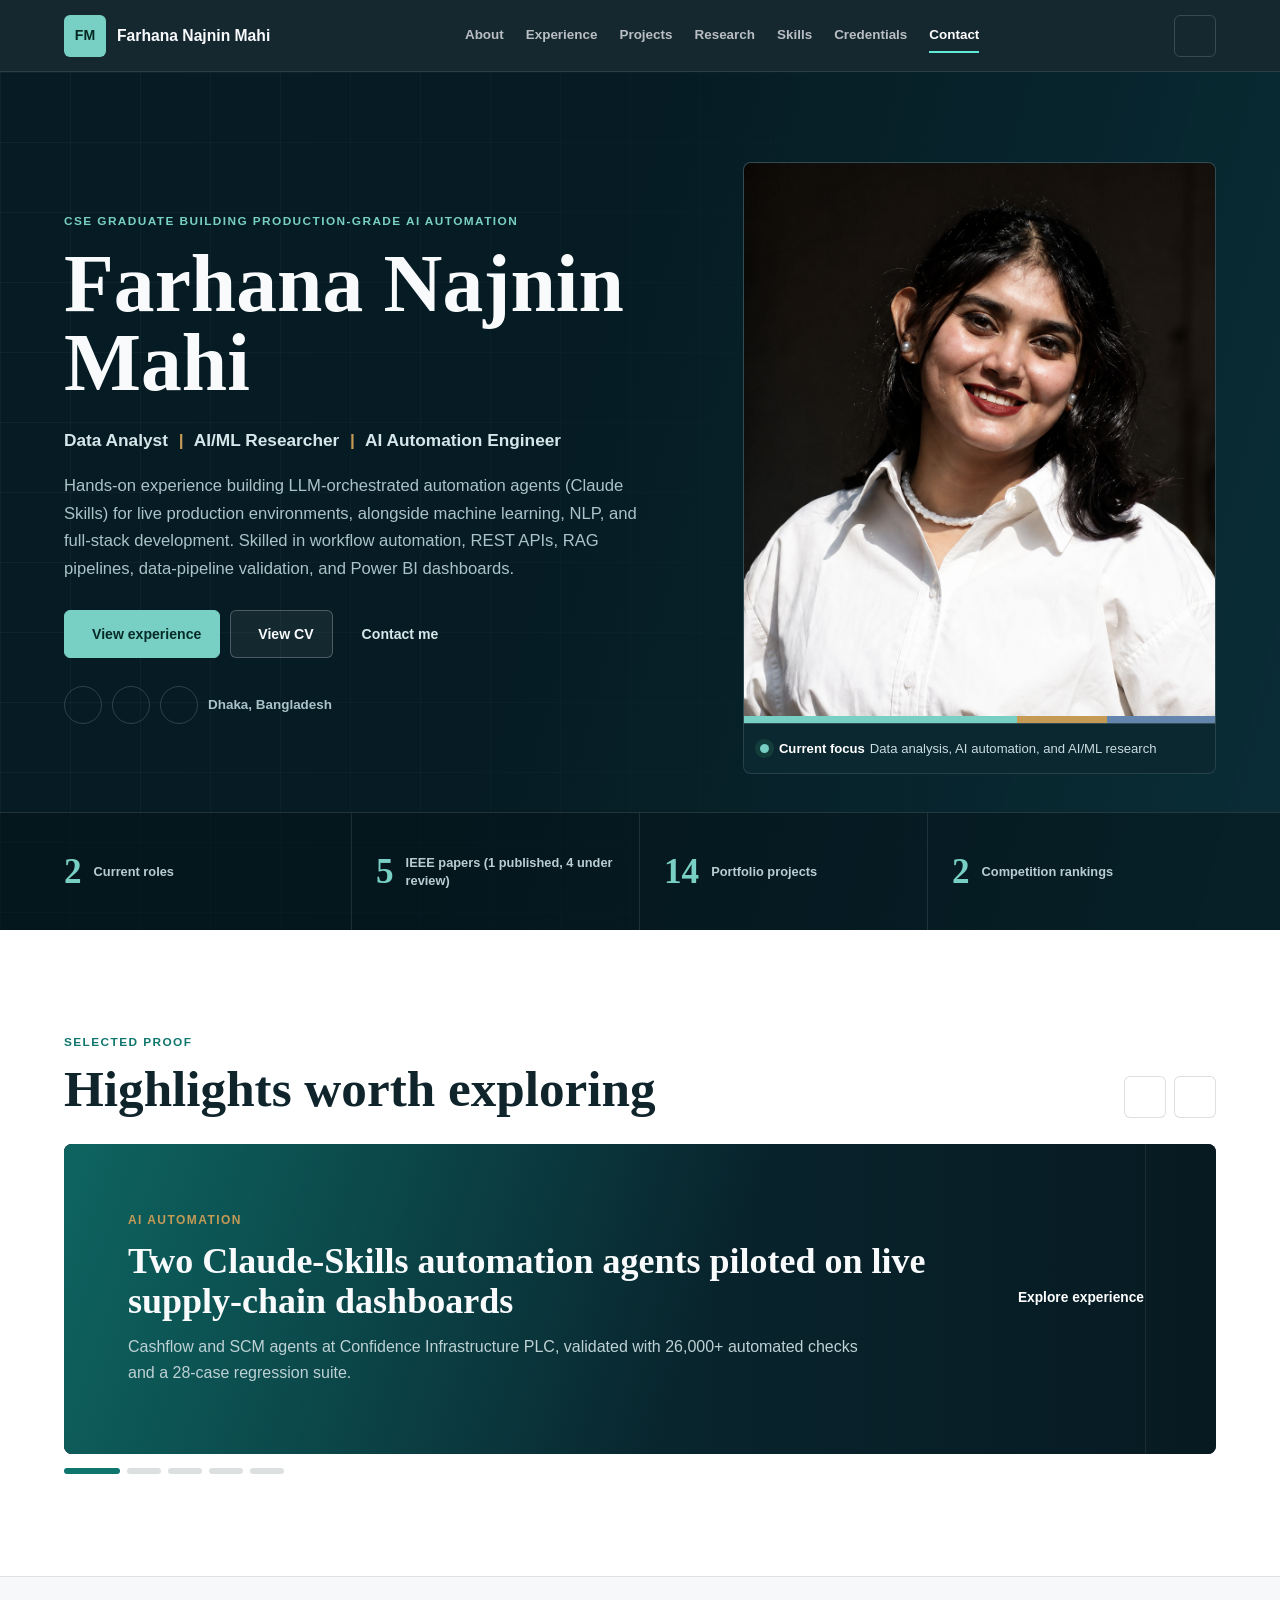
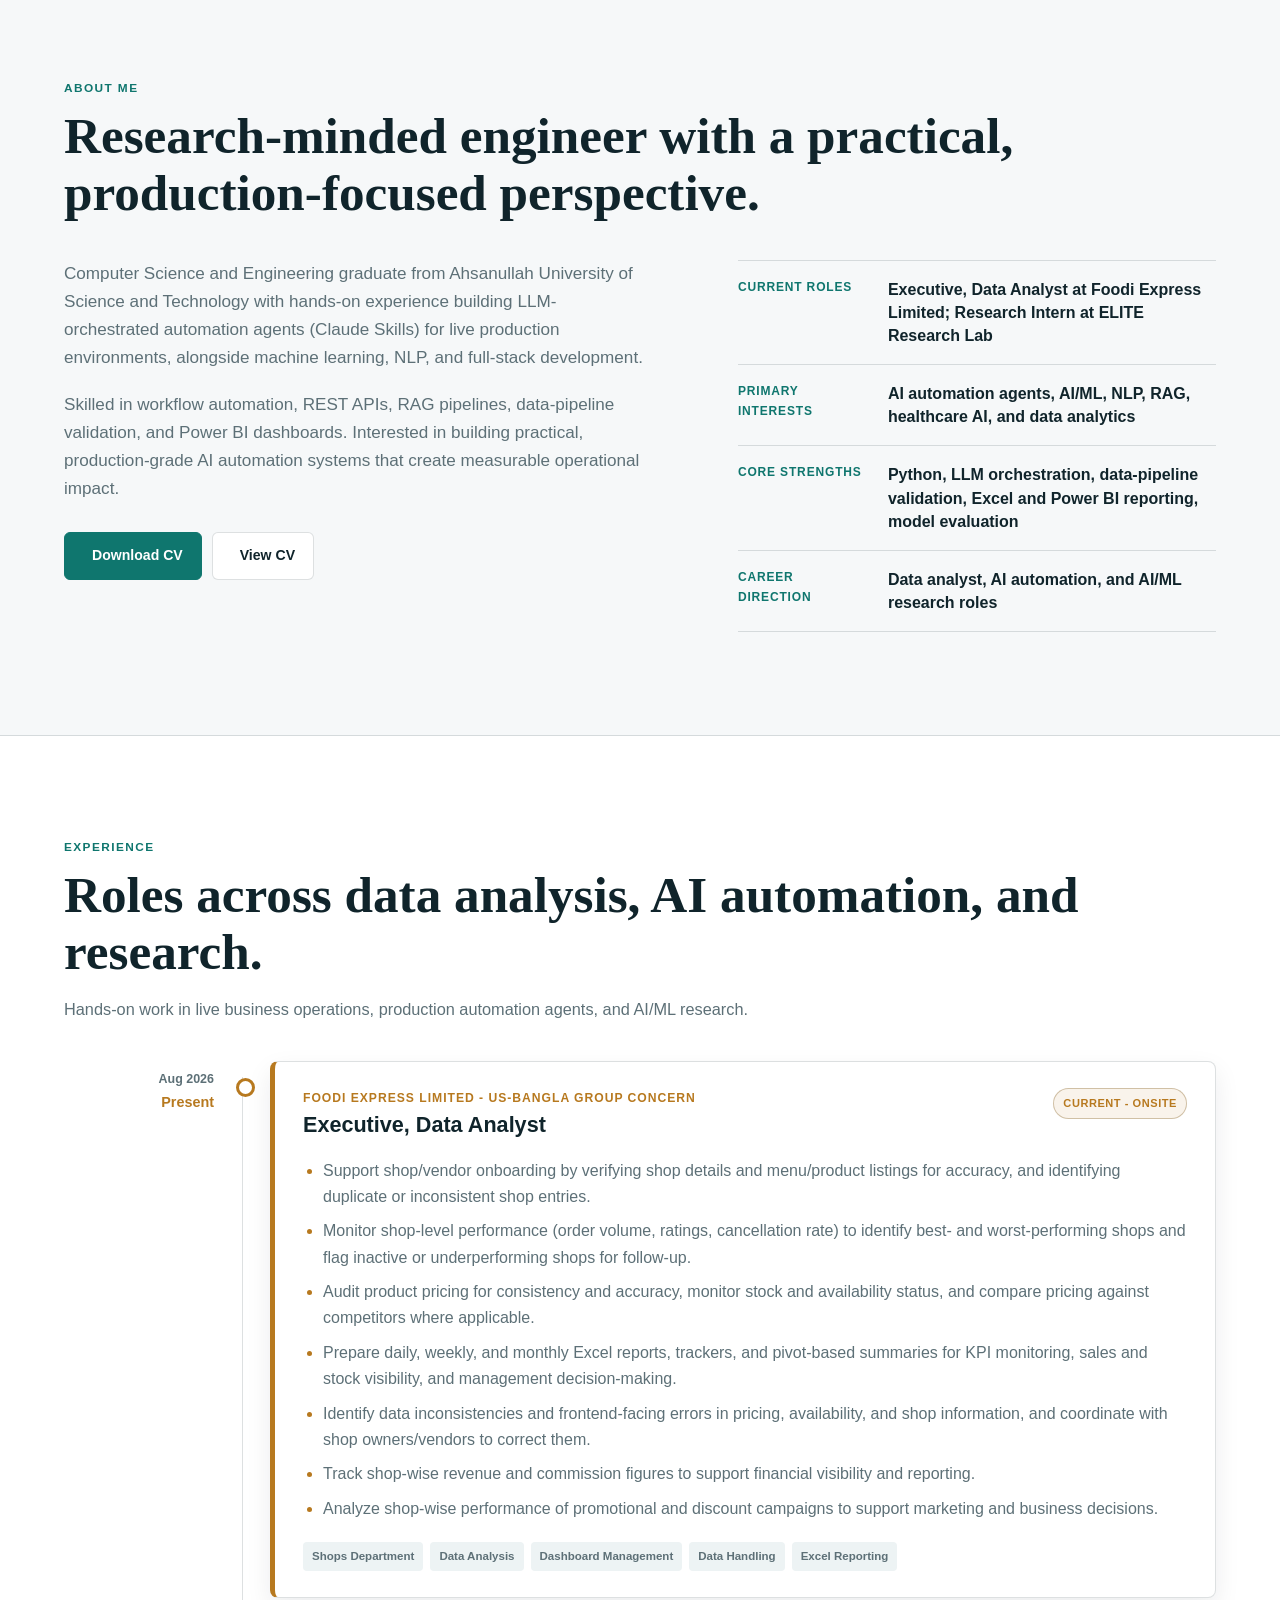
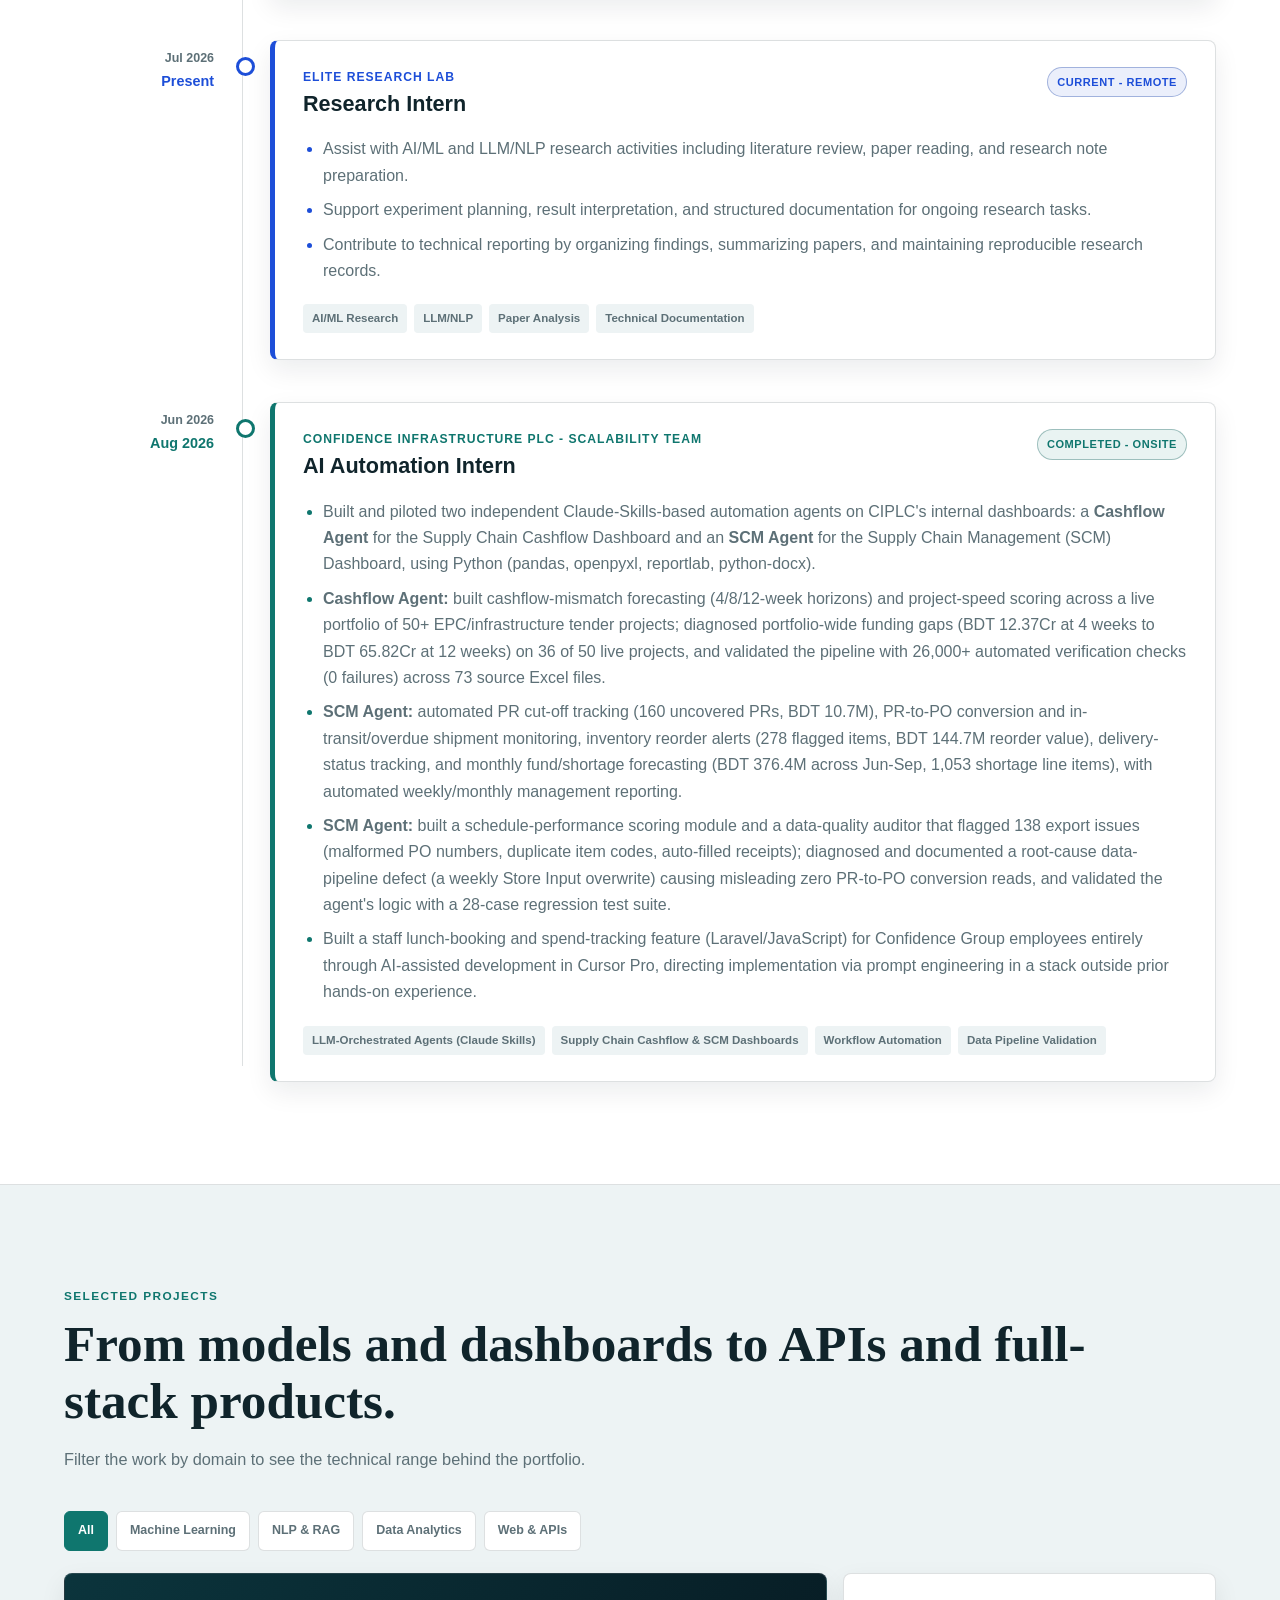
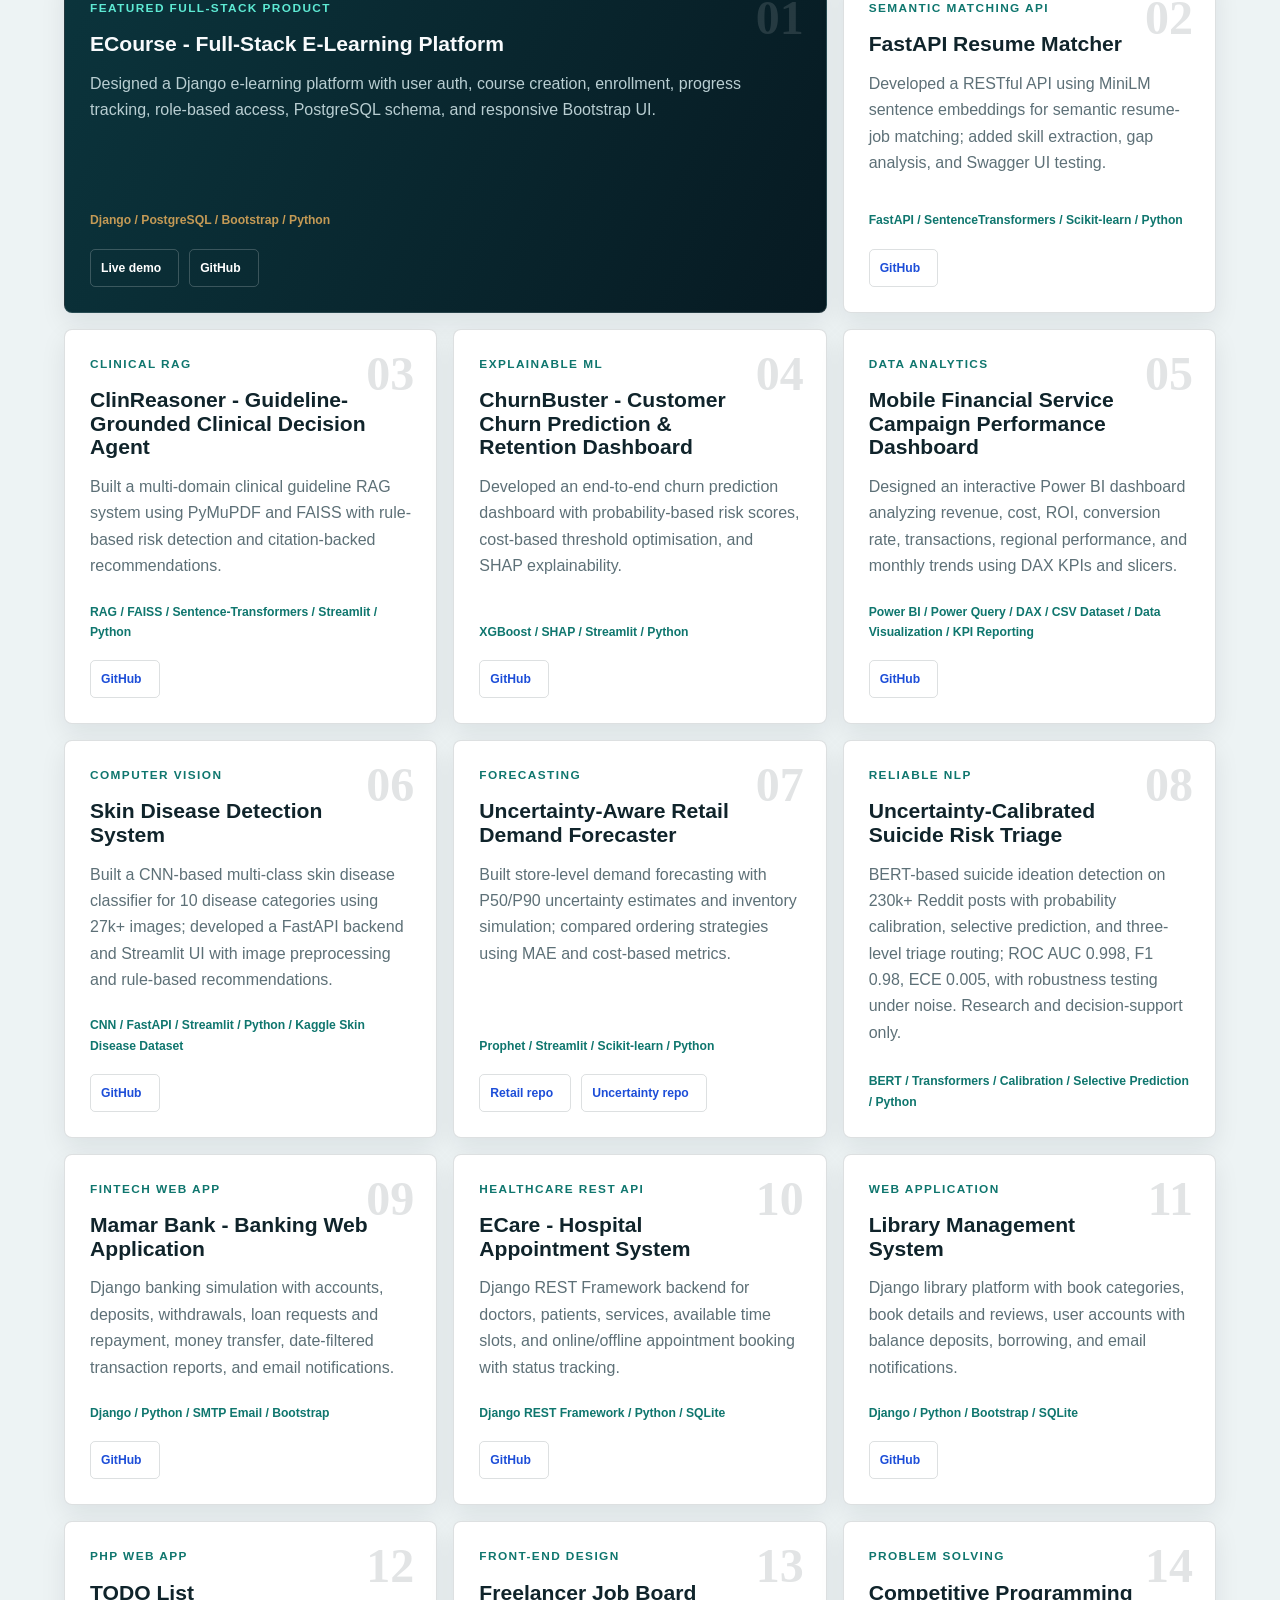
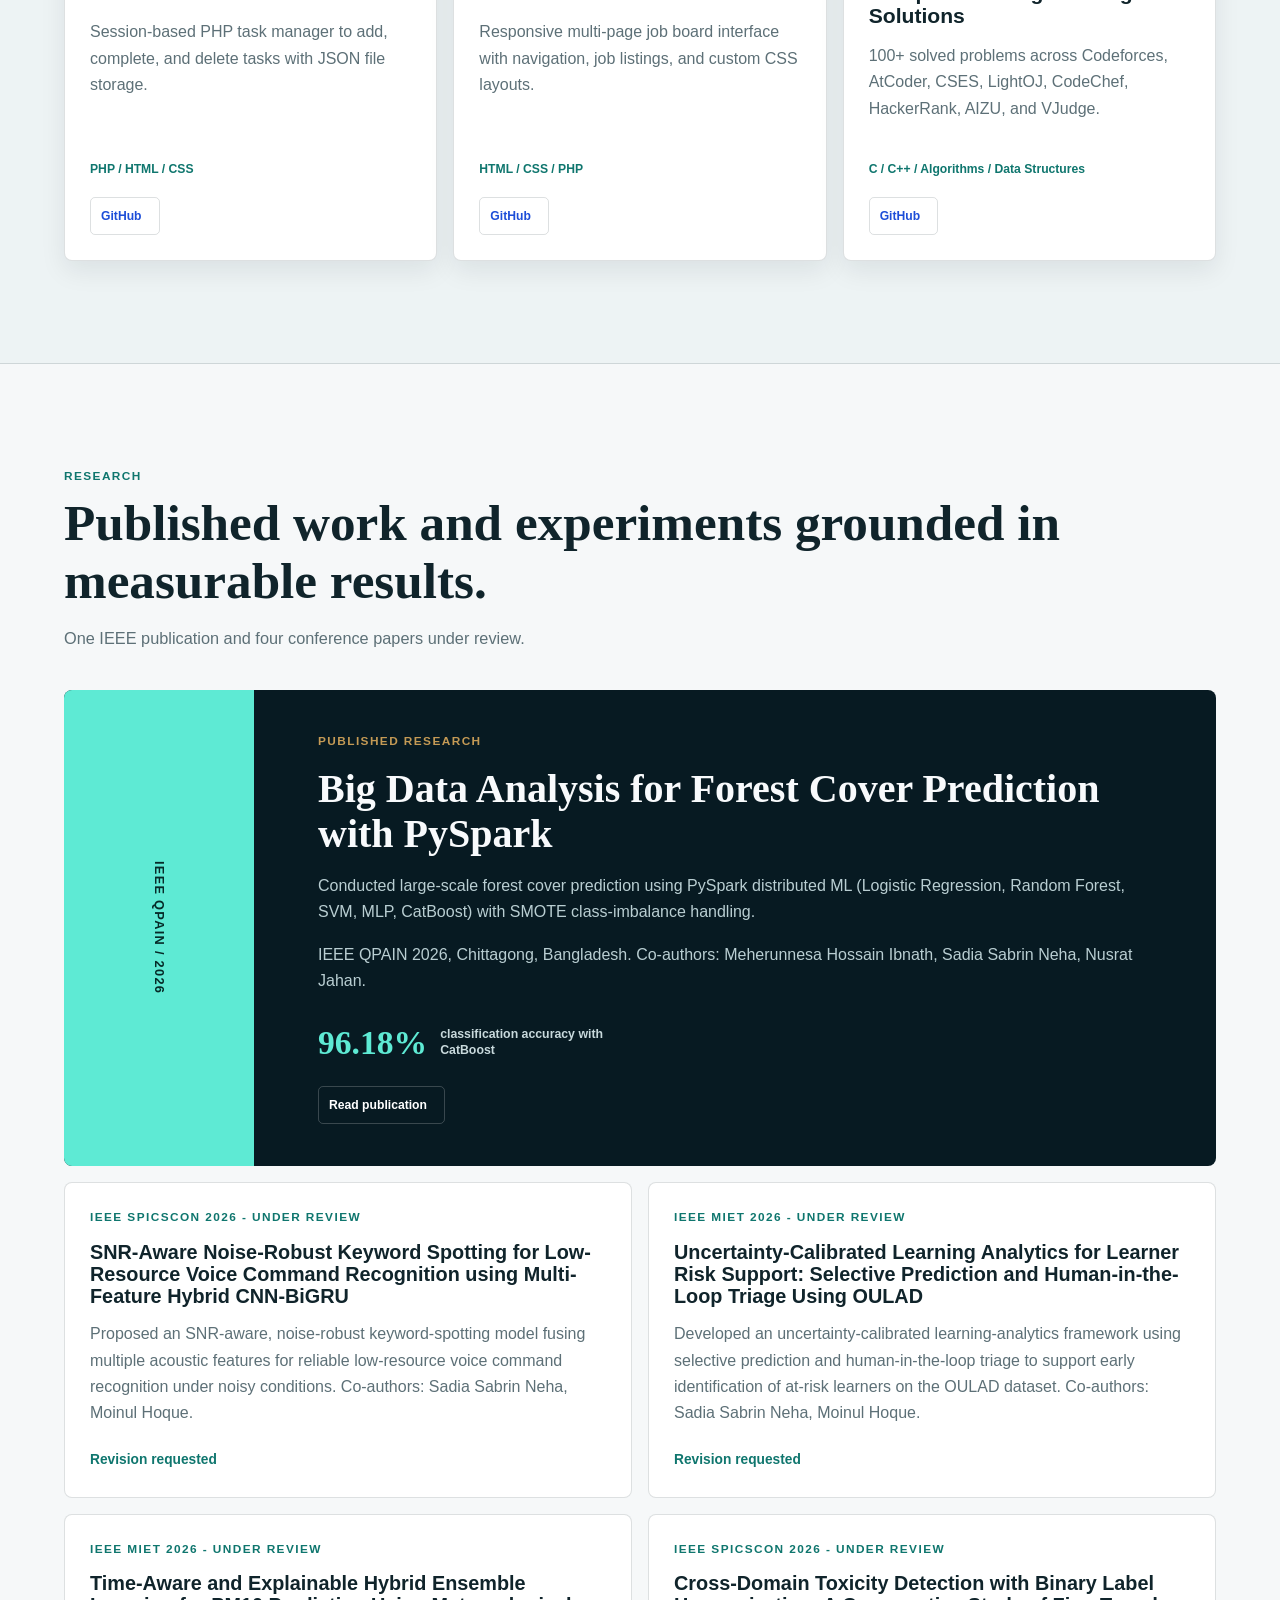
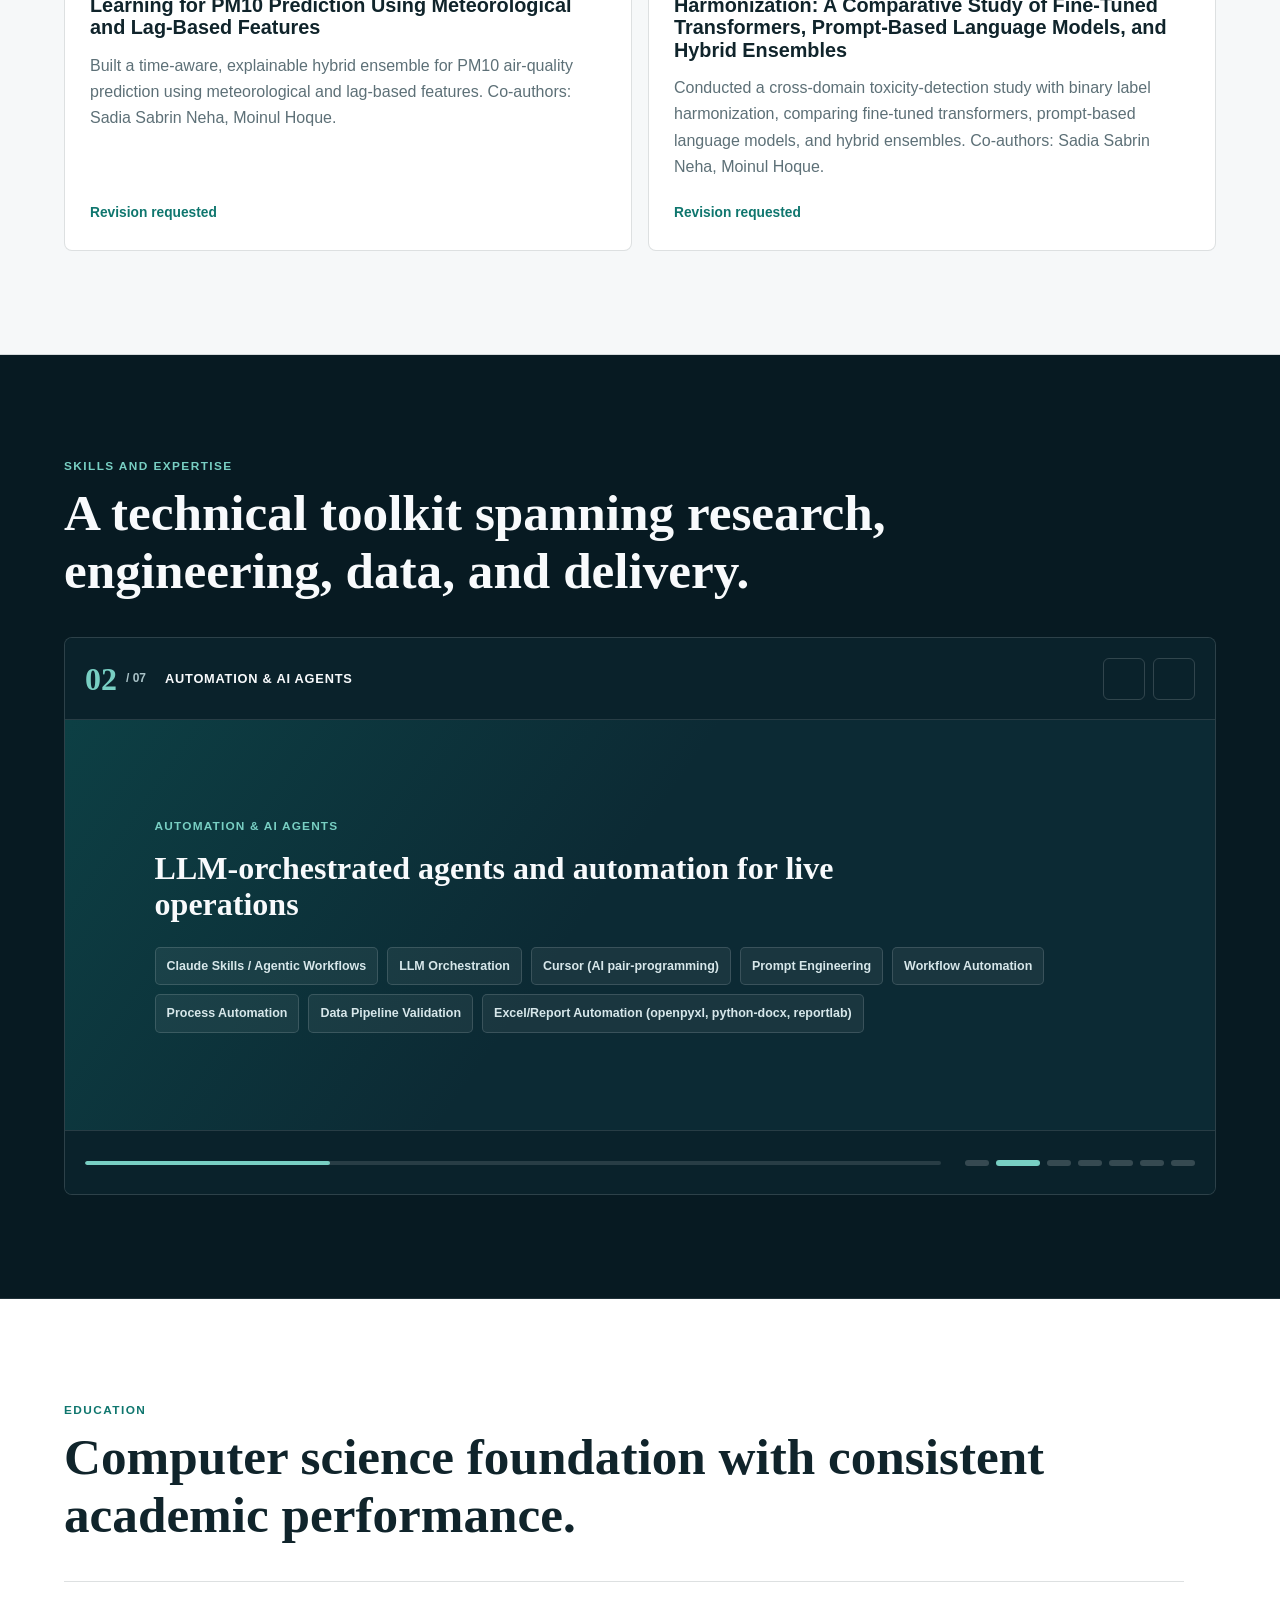
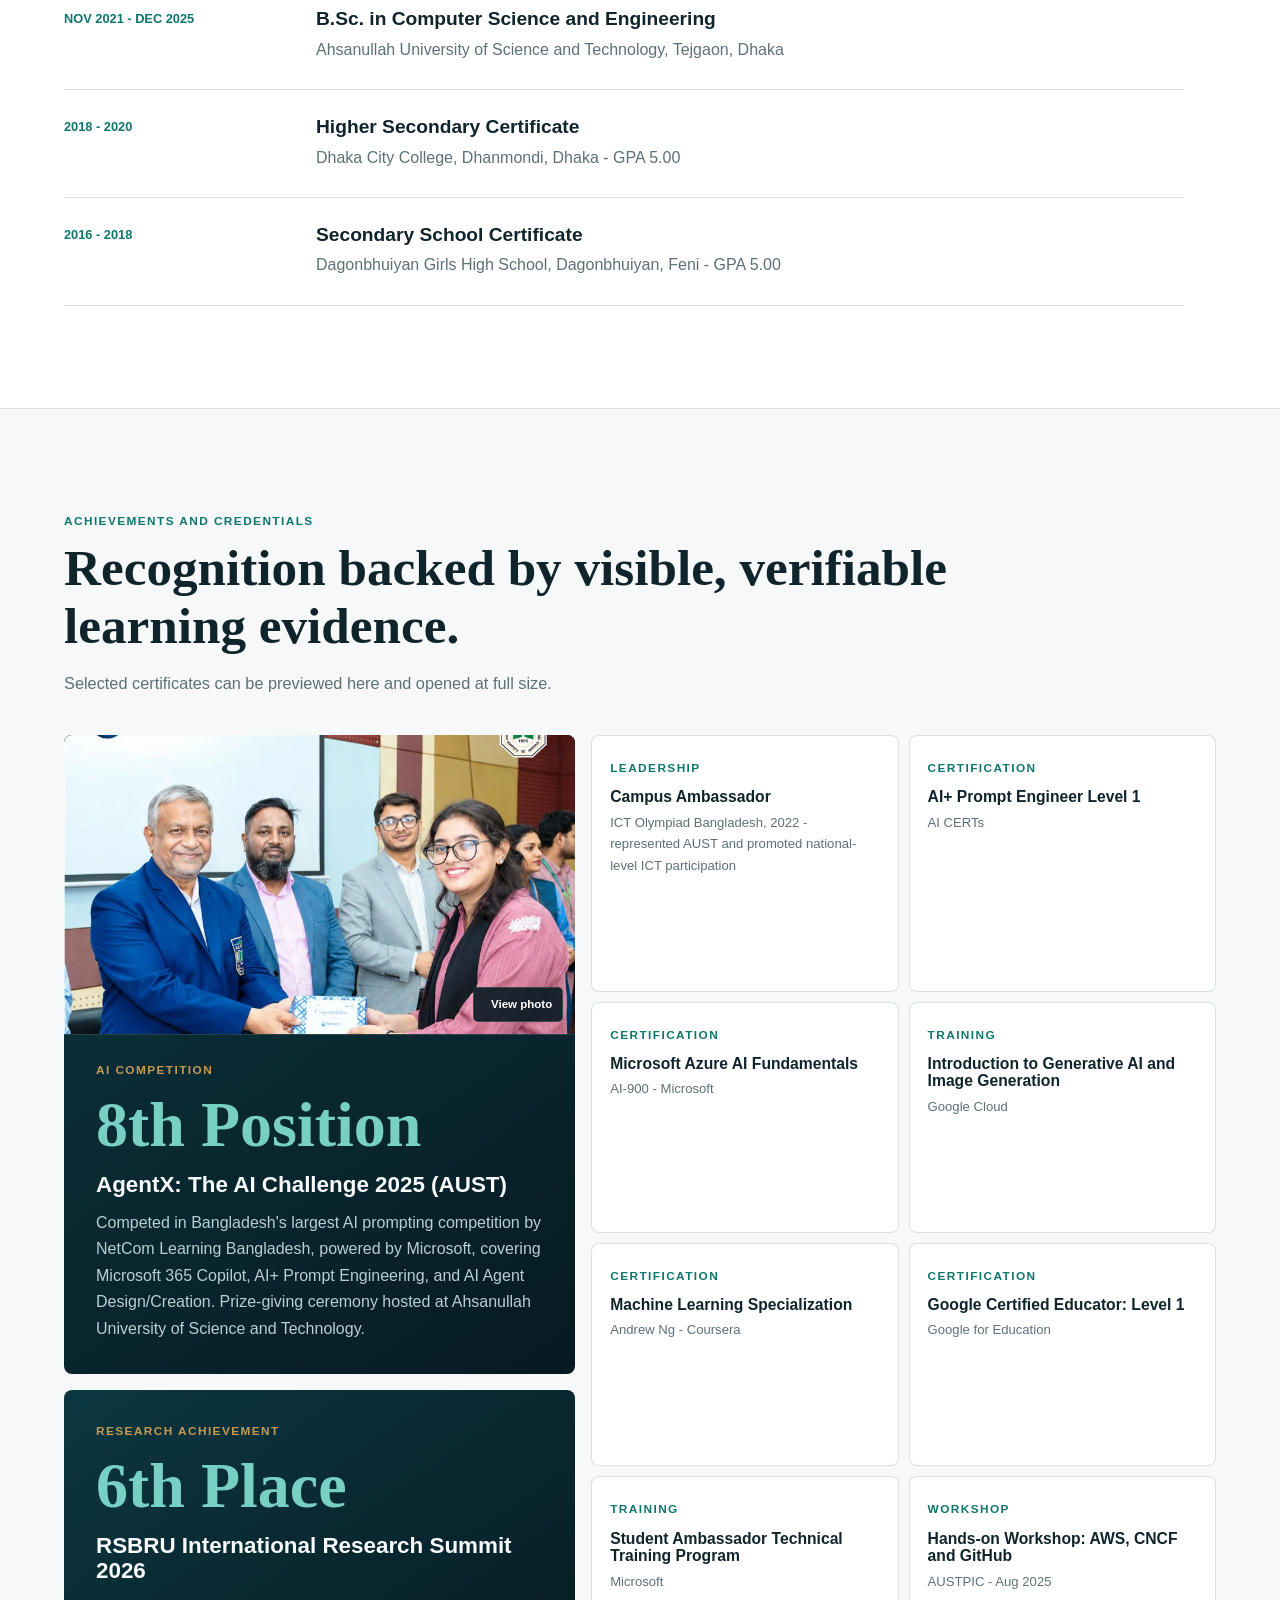
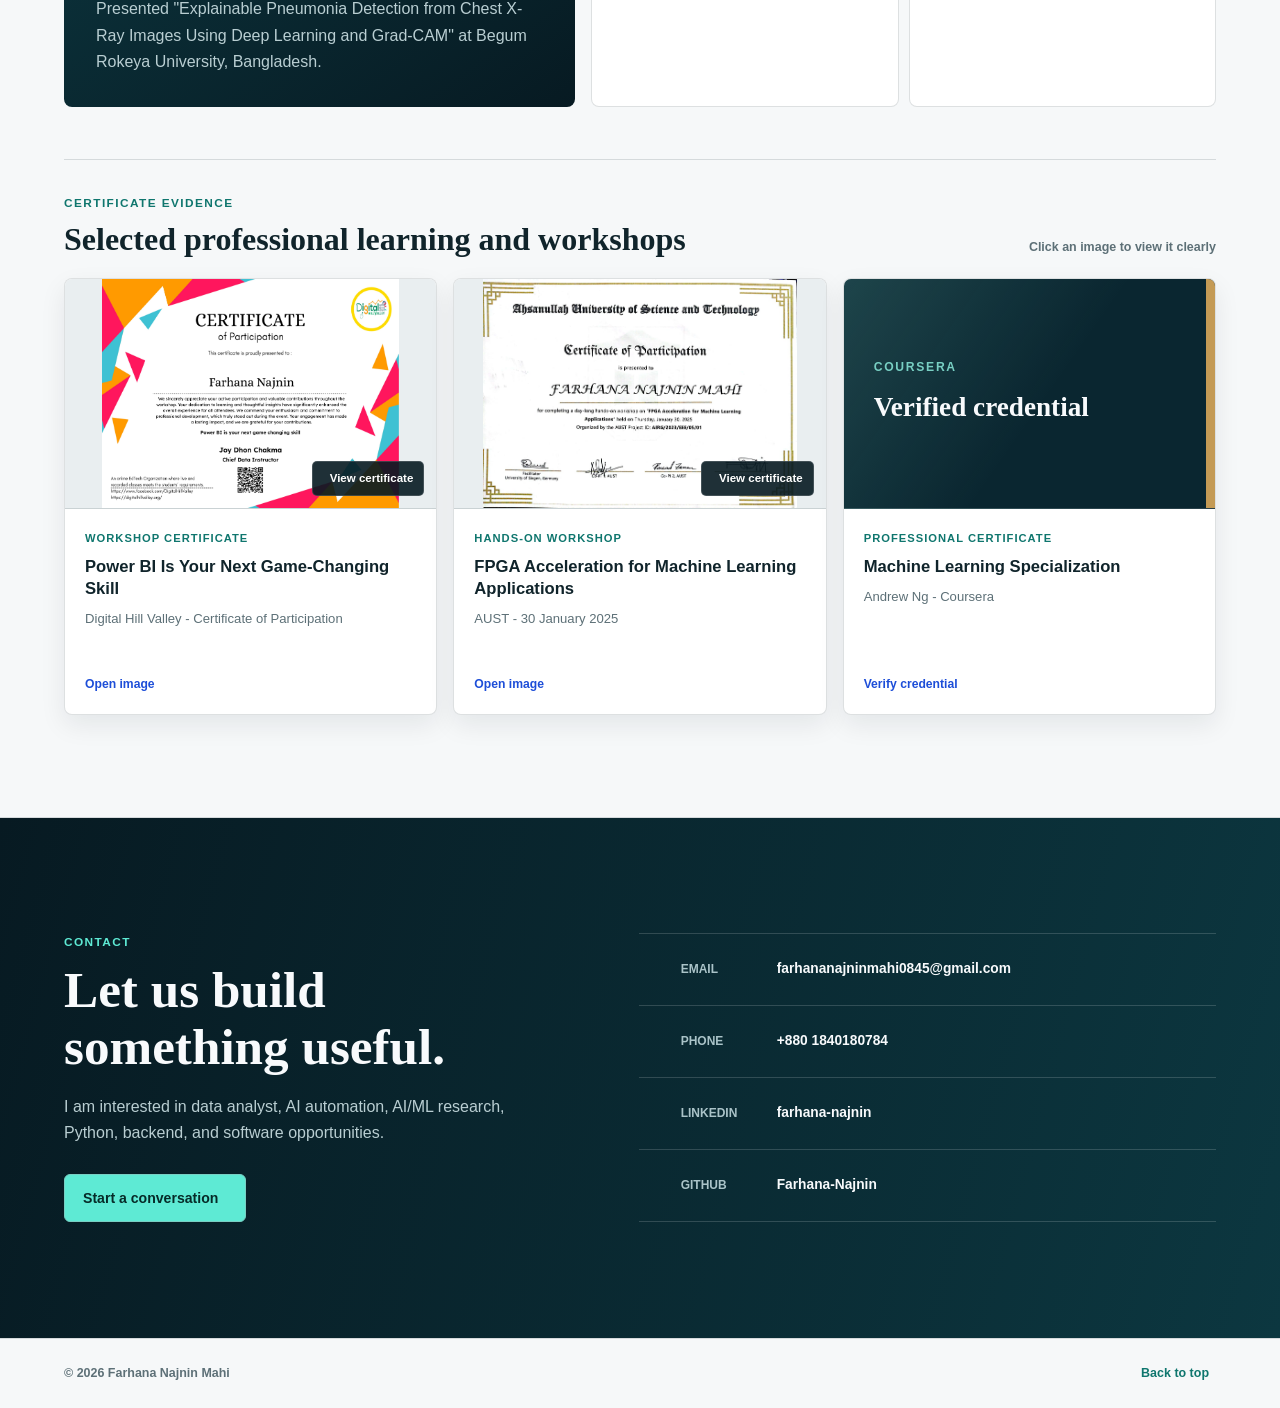
==== portfolio/index.html @ d065504b "Add AgentX prize-giving photo to the achievement card Show the photo at the top of the AgentX card; " ====
<!DOCTYPE html>
<html lang="en">
  <head>
    <meta charset="UTF-8" />
    <meta name="viewport" content="width=device-width, initial-scale=1.0" />
    <meta
      name="description"
      content="Portfolio of Farhana Najnin Mahi, Data Analyst, AI/ML Researcher, and AI Automation Engineer building LLM-orchestrated automation agents, machine learning, NLP, data analytics, and full-stack solutions."
    />
    <meta name="theme-color" content="#081d25" />
    <title>Farhana Najnin Mahi | Data Analyst, AI/ML Researcher & AI Automation Engineer</title>
    <link rel="stylesheet" href="style.css" />
  </head>
  <body>
    <div class="cursor-glow" aria-hidden="true"></div>

    <header class="site-header">
      <a class="brand" href="#home" aria-label="Farhana Najnin Mahi home">
        <span class="brand-mark">FM</span>
        <span class="brand-name">Farhana Najnin Mahi</span>
      </a>

      <button class="menu-toggle icon-button" type="button" aria-label="Open navigation" aria-expanded="false">
        <i data-lucide="menu"></i>
      </button>

      <nav class="nav-links" aria-label="Main navigation">
        <a href="#about">About</a>
        <a href="#experience">Experience</a>
        <a href="#projects">Projects</a>
        <a href="#research">Research</a>
        <a href="#skills">Skills</a>
        <a href="#achievements">Credentials</a>
        <a href="#contact">Contact</a>
      </nav>

      <button class="theme-toggle icon-button" type="button" aria-label="Switch color theme">
        <i data-lucide="moon"></i>
      </button>
    </header>

    <main>
      <section class="hero" id="home">
        <div class="hero-copy">
          <p class="hero-kicker">CSE graduate building production-grade AI automation</p>
          <h1>Farhana Najnin Mahi</h1>
          <p class="hero-role">
            Data Analyst <span>|</span> AI/ML Researcher
            <span>|</span> AI Automation Engineer
          </p>
          <p class="hero-summary">
            Hands-on experience building LLM-orchestrated automation agents (Claude Skills) for live
            production environments, alongside machine learning, NLP, and full-stack development.
            Skilled in workflow automation, REST APIs, RAG pipelines, data-pipeline validation, and
            Power BI dashboards.
          </p>

          <div class="hero-actions">
            <a class="button primary" href="#experience">
              <i data-lucide="briefcase-business"></i>
              View experience
            </a>
            <a class="button ghost" href="assets/Farhana_Najnin_Mahi_CV.pdf" target="_blank" rel="noreferrer">
              <i data-lucide="file-text"></i>
              View CV
            </a>
            <a class="button text-button" href="#contact">
              Contact me
              <i data-lucide="arrow-down-right"></i>
            </a>
          </div>

          <div class="hero-socials" aria-label="Professional profiles">
            <a href="https://www.linkedin.com/in/farhana-najnin/" target="_blank" rel="noreferrer" aria-label="LinkedIn">
              <i data-lucide="linkedin"></i>
            </a>
            <a href="https://github.com/Farhana-Najnin" target="_blank" rel="noreferrer" aria-label="GitHub">
              <i data-lucide="github"></i>
            </a>
            <a href="mailto:farhananajninmahi0845@gmail.com" aria-label="Email Farhana">
              <i data-lucide="mail"></i>
            </a>
            <span>Dhaka, Bangladesh</span>
          </div>
        </div>

        <div class="hero-visual" aria-label="Portrait of Farhana Najnin Mahi">
          <div class="portrait-frame">
            <img src="assets/farhana-profile.png" alt="Farhana Najnin Mahi" />
          </div>
          <div class="availability-note">
            <span class="status-dot" aria-hidden="true"></span>
            <p><strong>Current focus</strong> Data analysis, AI automation, and AI/ML research</p>
          </div>
        </div>

        <div class="hero-metrics" aria-label="Career highlights">
          <div><strong>2</strong><span>Current roles</span></div>
          <div><strong>5</strong><span>IEEE papers (1 published, 4 under review)</span></div>
          <div><strong>14</strong><span>Portfolio projects</span></div>
          <div><strong>2</strong><span>Competition rankings</span></div>
        </div>
      </section>

      <section class="highlight-section" aria-labelledby="highlight-title">
        <div class="highlight-heading">
          <div>
            <p class="section-label">Selected proof</p>
            <h2 id="highlight-title">Highlights worth exploring</h2>
          </div>
          <div class="slider-controls" aria-label="Highlight slider controls">
            <button class="slider-button spotlight-prev" type="button" aria-label="Previous highlight">
              <i data-lucide="arrow-left"></i>
            </button>
            <button class="slider-button spotlight-next" type="button" aria-label="Next highlight">
              <i data-lucide="arrow-right"></i>
            </button>
          </div>
        </div>

        <div class="spotlight-window">
          <a class="spotlight-card active" href="#experience">
            <span>AI automation</span>
            <strong>Two Claude-Skills automation agents piloted on live supply-chain dashboards</strong>
            <p>Cashflow and SCM agents at Confidence Infrastructure PLC, validated with 26,000+ automated checks and a 28-case regression suite.</p>
            <em>Explore experience <i data-lucide="arrow-up-right"></i></em>
          </a>
          <a class="spotlight-card" href="#experience">
            <span>Current role</span>
            <strong>Executive, Data Analyst at Foodi Express Limited</strong>
            <p>Shop performance monitoring, pricing audits, KPI reporting, and campaign analysis for a US-Bangla Group concern.</p>
            <em>Explore experience <i data-lucide="arrow-up-right"></i></em>
          </a>
          <a class="spotlight-card" href="#research">
            <span>Research</span>
            <strong>IEEE QPAIN 2026 publication and four papers under review</strong>
            <p>Forest cover prediction with PySpark, plus work on keyword spotting, learning analytics, PM10 prediction, and toxicity detection.</p>
            <em>Explore research <i data-lucide="arrow-up-right"></i></em>
          </a>
          <a class="spotlight-card" href="#achievements">
            <span>Competition</span>
            <strong>8th position (AUST) at AgentX: The AI Challenge 2025</strong>
            <p>Bangladesh's largest AI prompting competition by NetCom Learning Bangladesh, powered by Microsoft.</p>
            <em>See achievements <i data-lucide="arrow-up-right"></i></em>
          </a>
          <a class="spotlight-card" href="#projects">
            <span>Applied portfolio</span>
            <strong>AI systems, APIs, dashboards, RAG, and deployed software</strong>
            <p>Projects span healthcare AI, suicide-risk triage, forecasting, churn analysis, Power BI, Django, and FastAPI.</p>
            <em>Browse projects <i data-lucide="arrow-up-right"></i></em>
          </a>
        </div>

        <div class="spotlight-dots" aria-label="Choose highlight">
          <button class="active" type="button" aria-label="Show AI automation highlight"></button>
          <button type="button" aria-label="Show current role highlight"></button>
          <button type="button" aria-label="Show research highlight"></button>
          <button type="button" aria-label="Show competition highlight"></button>
          <button type="button" aria-label="Show project highlight"></button>
        </div>
      </section>

      <section class="section about-section" id="about">
        <div class="section-heading">
          <p class="section-label">About me</p>
          <h2>Research-minded engineer with a practical, production-focused perspective.</h2>
        </div>

        <div class="about-layout">
          <div class="about-copy">
            <p>
              Computer Science and Engineering graduate from Ahsanullah University of Science
              and Technology with hands-on experience building LLM-orchestrated automation
              agents (Claude Skills) for live production environments, alongside machine
              learning, NLP, and full-stack development.
            </p>
            <p>
              Skilled in workflow automation, REST APIs, RAG pipelines, data-pipeline validation,
              and Power BI dashboards. Interested in building practical, production-grade AI
              automation systems that create measurable operational impact.
            </p>

            <div class="about-actions">
              <a class="button primary" href="assets/Farhana_Najnin_Mahi_CV.pdf" download>
                <i data-lucide="download"></i>
                Download CV
              </a>
              <a class="button outline" href="assets/Farhana_Najnin_Mahi_CV.pdf" target="_blank" rel="noreferrer">
                <i data-lucide="eye"></i>
                View CV
              </a>
            </div>
          </div>

          <dl class="profile-facts">
            <div>
              <dt>Current roles</dt>
              <dd>Executive, Data Analyst at Foodi Express Limited; Research Intern at ELITE Research Lab</dd>
            </div>
            <div>
              <dt>Primary interests</dt>
              <dd>AI automation agents, AI/ML, NLP, RAG, healthcare AI, and data analytics</dd>
            </div>
            <div>
              <dt>Core strengths</dt>
              <dd>Python, LLM orchestration, data-pipeline validation, Excel and Power BI reporting, model evaluation</dd>
            </div>
            <div>
              <dt>Career direction</dt>
              <dd>Data analyst, AI automation, and AI/ML research roles</dd>
            </div>
          </dl>
        </div>
      </section>

      <section class="section experience-section" id="experience">
        <div class="section-heading reveal">
          <p class="section-label">Experience</p>
          <h2>Roles across data analysis, AI automation, and research.</h2>
          <p>Hands-on work in live business operations, production automation agents, and AI/ML research.</p>
        </div>

        <div class="experience-list reveal">
          <article class="experience-item role-data">
            <div class="experience-date">
              <span>Aug 2026</span>
              <strong>Present</strong>
            </div>
            <div class="experience-content">
              <div class="role-heading">
                <div>
                  <p>Foodi Express Limited - US-Bangla Group Concern</p>
                  <h3>Executive, Data Analyst</h3>
                </div>
                <span class="current-badge">Current - Onsite</span>
              </div>
              <ul>
                <li>Support shop/vendor onboarding by verifying shop details and menu/product listings for accuracy, and identifying duplicate or inconsistent shop entries.</li>
                <li>Monitor shop-level performance (order volume, ratings, cancellation rate) to identify best- and worst-performing shops and flag inactive or underperforming shops for follow-up.</li>
                <li>Audit product pricing for consistency and accuracy, monitor stock and availability status, and compare pricing against competitors where applicable.</li>
                <li>Prepare daily, weekly, and monthly Excel reports, trackers, and pivot-based summaries for KPI monitoring, sales and stock visibility, and management decision-making.</li>
                <li>Identify data inconsistencies and frontend-facing errors in pricing, availability, and shop information, and coordinate with shop owners/vendors to correct them.</li>
                <li>Track shop-wise revenue and commission figures to support financial visibility and reporting.</li>
                <li>Analyze shop-wise performance of promotional and discount campaigns to support marketing and business decisions.</li>
              </ul>
              <div class="role-tags"><span>Shops Department</span><span>Data Analysis</span><span>Dashboard Management</span><span>Data Handling</span><span>Excel Reporting</span></div>
            </div>
          </article>

          <article class="experience-item role-research">
            <div class="experience-date">
              <span>Jul 2026</span>
              <strong>Present</strong>
            </div>
            <div class="experience-content">
              <div class="role-heading">
                <div>
                  <p>ELITE Research Lab</p>
                  <h3>Research Intern</h3>
                </div>
                <span class="current-badge">Current - Remote</span>
              </div>
              <ul>
                <li>Assist with AI/ML and LLM/NLP research activities including literature review, paper reading, and research note preparation.</li>
                <li>Support experiment planning, result interpretation, and structured documentation for ongoing research tasks.</li>
                <li>Contribute to technical reporting by organizing findings, summarizing papers, and maintaining reproducible research records.</li>
              </ul>
              <div class="role-tags"><span>AI/ML Research</span><span>LLM/NLP</span><span>Paper Analysis</span><span>Technical Documentation</span></div>
            </div>
          </article>

          <article class="experience-item role-automation">
            <div class="experience-date">
              <span>Jun 2026</span>
              <strong>Aug 2026</strong>
            </div>
            <div class="experience-content">
              <div class="role-heading">
                <div>
                  <p>Confidence Infrastructure PLC - Scalability Team</p>
                  <h3>AI Automation Intern</h3>
                </div>
                <span class="current-badge">Completed - Onsite</span>
              </div>
              <ul>
                <li>Built and piloted two independent Claude-Skills-based automation agents on CIPLC's internal dashboards: a <strong>Cashflow Agent</strong> for the Supply Chain Cashflow Dashboard and an <strong>SCM Agent</strong> for the Supply Chain Management (SCM) Dashboard, using Python (pandas, openpyxl, reportlab, python-docx).</li>
                <li><strong>Cashflow Agent:</strong> built cashflow-mismatch forecasting (4/8/12-week horizons) and project-speed scoring across a live portfolio of 50+ EPC/infrastructure tender projects; diagnosed portfolio-wide funding gaps (BDT 12.37Cr at 4 weeks to BDT 65.82Cr at 12 weeks) on 36 of 50 live projects, and validated the pipeline with 26,000+ automated verification checks (0 failures) across 73 source Excel files.</li>
                <li><strong>SCM Agent:</strong> automated PR cut-off tracking (160 uncovered PRs, BDT 10.7M), PR-to-PO conversion and in-transit/overdue shipment monitoring, inventory reorder alerts (278 flagged items, BDT 144.7M reorder value), delivery-status tracking, and monthly fund/shortage forecasting (BDT 376.4M across Jun-Sep, 1,053 shortage line items), with automated weekly/monthly management reporting.</li>
                <li><strong>SCM Agent:</strong> built a schedule-performance scoring module and a data-quality auditor that flagged 138 export issues (malformed PO numbers, duplicate item codes, auto-filled receipts); diagnosed and documented a root-cause data-pipeline defect (a weekly Store Input overwrite) causing misleading zero PR-to-PO conversion reads, and validated the agent's logic with a 28-case regression test suite.</li>
                <li>Built a staff lunch-booking and spend-tracking feature (Laravel/JavaScript) for Confidence Group employees entirely through AI-assisted development in Cursor Pro, directing implementation via prompt engineering in a stack outside prior hands-on experience.</li>
              </ul>
              <div class="role-tags"><span>LLM-Orchestrated Agents (Claude Skills)</span><span>Supply Chain Cashflow &amp; SCM Dashboards</span><span>Workflow Automation</span><span>Data Pipeline Validation</span></div>
            </div>
          </article>
        </div>
      </section>

      <section class="section project-section" id="projects">
        <div class="section-heading reveal">
          <p class="section-label">Selected projects</p>
          <h2>From models and dashboards to APIs and full-stack products.</h2>
          <p>Filter the work by domain to see the technical range behind the portfolio.</p>
        </div>

        <div class="filter-bar reveal" aria-label="Project filters">
          <button class="filter active" type="button" data-filter="all">All</button>
          <button class="filter" type="button" data-filter="ml">Machine Learning</button>
          <button class="filter" type="button" data-filter="nlp">NLP & RAG</button>
          <button class="filter" type="button" data-filter="data">Data Analytics</button>
          <button class="filter" type="button" data-filter="web">Web & APIs</button>
        </div>

        <div class="project-grid reveal">
          <article class="project-card featured-project" data-category="web">
            <div class="project-number">01</div>
            <span class="project-type">Featured full-stack product</span>
            <h3>ECourse - Full-Stack E-Learning Platform</h3>
            <p>Designed a Django e-learning platform with user auth, course creation, enrollment, progress tracking, role-based access, PostgreSQL schema, and responsive Bootstrap UI.</p>
            <p class="project-stack">Django / PostgreSQL / Bootstrap / Python</p>
            <div class="project-actions">
              <a href="https://final-django.onrender.com/" target="_blank" rel="noreferrer">Live demo <i data-lucide="external-link"></i></a>
              <a href="https://github.com/Farhana-Najnin/ECourse" target="_blank" rel="noreferrer">GitHub <i data-lucide="github"></i></a>
            </div>
          </article>
          <article class="project-card" data-category="nlp web">
            <div class="project-number">02</div>
            <span class="project-type">Semantic matching API</span>
            <h3>FastAPI Resume Matcher</h3>
            <p>Developed a RESTful API using MiniLM sentence embeddings for semantic resume-job matching; added skill extraction, gap analysis, and Swagger UI testing.</p>
            <p class="project-stack">FastAPI / SentenceTransformers / Scikit-learn / Python</p>
            <div class="project-actions">
              <a href="https://github.com/Farhana-Najnin/FastAPI_Resume_Matcher" target="_blank" rel="noreferrer">GitHub <i data-lucide="github"></i></a>
            </div>
          </article>
          <article class="project-card" data-category="nlp ml web">
            <div class="project-number">03</div>
            <span class="project-type">Clinical RAG</span>
            <h3>ClinReasoner - Guideline-Grounded Clinical Decision Agent</h3>
            <p>Built a multi-domain clinical guideline RAG system using PyMuPDF and FAISS with rule-based risk detection and citation-backed recommendations.</p>
            <p class="project-stack">RAG / FAISS / Sentence-Transformers / Streamlit / Python</p>
            <div class="project-actions">
              <a href="https://github.com/Farhana-Najnin/-ClinReasoner" target="_blank" rel="noreferrer">GitHub <i data-lucide="github"></i></a>
            </div>
          </article>
          <article class="project-card" data-category="ml data web">
            <div class="project-number">04</div>
            <span class="project-type">Explainable ML</span>
            <h3>ChurnBuster - Customer Churn Prediction &amp; Retention Dashboard</h3>
            <p>Developed an end-to-end churn prediction dashboard with probability-based risk scores, cost-based threshold optimisation, and SHAP explainability.</p>
            <p class="project-stack">XGBoost / SHAP / Streamlit / Python</p>
            <div class="project-actions">
              <a href="https://github.com/Farhana-Najnin/ChurnBuster" target="_blank" rel="noreferrer">GitHub <i data-lucide="github"></i></a>
            </div>
          </article>
          <article class="project-card" data-category="data">
            <div class="project-number">05</div>
            <span class="project-type">Data analytics</span>
            <h3>Mobile Financial Service Campaign Performance Dashboard</h3>
            <p>Designed an interactive Power BI dashboard analyzing revenue, cost, ROI, conversion rate, transactions, regional performance, and monthly trends using DAX KPIs and slicers.</p>
            <p class="project-stack">Power BI / Power Query / DAX / CSV Dataset / Data Visualization / KPI Reporting</p>
            <div class="project-actions">
              <a href="https://github.com/Farhana-Najnin/mobile-financial-service-powerbi-dashboard" target="_blank" rel="noreferrer">GitHub <i data-lucide="github"></i></a>
            </div>
          </article>
          <article class="project-card" data-category="ml web">
            <div class="project-number">06</div>
            <span class="project-type">Computer vision</span>
            <h3>Skin Disease Detection System</h3>
            <p>Built a CNN-based multi-class skin disease classifier for 10 disease categories using 27k+ images; developed a FastAPI backend and Streamlit UI with image preprocessing and rule-based recommendations.</p>
            <p class="project-stack">CNN / FastAPI / Streamlit / Python / Kaggle Skin Disease Dataset</p>
            <div class="project-actions">
              <a href="https://github.com/Farhana-Najnin/Skin_Disease" target="_blank" rel="noreferrer">GitHub <i data-lucide="github"></i></a>
            </div>
          </article>
          <article class="project-card" data-category="ml data web">
            <div class="project-number">07</div>
            <span class="project-type">Forecasting</span>
            <h3>Uncertainty-Aware Retail Demand Forecaster</h3>
            <p>Built store-level demand forecasting with P50/P90 uncertainty estimates and inventory simulation; compared ordering strategies using MAE and cost-based metrics.</p>
            <p class="project-stack">Prophet / Streamlit / Scikit-learn / Python</p>
            <div class="project-actions">
              <a href="https://github.com/Farhana-Najnin/Retail-Demand-Forecaster" target="_blank" rel="noreferrer">Retail repo <i data-lucide="github"></i></a>
              <a href="https://github.com/Farhana-Najnin/Uncertainty-Aware-Demand-Forecaster" target="_blank" rel="noreferrer">Uncertainty repo <i data-lucide="github"></i></a>
            </div>
          </article>
          <article class="project-card" data-category="ml nlp">
            <div class="project-number">08</div>
            <span class="project-type">Reliable NLP</span>
            <h3>Uncertainty-Calibrated Suicide Risk Triage</h3>
            <p>BERT-based suicide ideation detection on 230k+ Reddit posts with probability calibration, selective prediction, and three-level triage routing; ROC AUC 0.998, F1 0.98, ECE 0.005, with robustness testing under noise. Research and decision-support only.</p>
            <p class="project-stack">BERT / Transformers / Calibration / Selective Prediction / Python</p>
          </article>
          <article class="project-card" data-category="web">
            <div class="project-number">09</div>
            <span class="project-type">Fintech web app</span>
            <h3>Mamar Bank - Banking Web Application</h3>
            <p>Django banking simulation with accounts, deposits, withdrawals, loan requests and repayment, money transfer, date-filtered transaction reports, and email notifications.</p>
            <p class="project-stack">Django / Python / SMTP Email / Bootstrap</p>
            <div class="project-actions">
              <a href="https://github.com/Farhana-Najnin/mamar_bank" target="_blank" rel="noreferrer">GitHub <i data-lucide="github"></i></a>
            </div>
          </article>
          <article class="project-card" data-category="web">
            <div class="project-number">10</div>
            <span class="project-type">Healthcare REST API</span>
            <h3>ECare - Hospital Appointment System</h3>
            <p>Django REST Framework backend for doctors, patients, services, available time slots, and online/offline appointment booking with status tracking.</p>
            <p class="project-stack">Django REST Framework / Python / SQLite</p>
            <div class="project-actions">
              <a href="https://github.com/Farhana-Najnin/ECare" target="_blank" rel="noreferrer">GitHub <i data-lucide="github"></i></a>
            </div>
          </article>
          <article class="project-card" data-category="web">
            <div class="project-number">11</div>
            <span class="project-type">Web application</span>
            <h3>Library Management System</h3>
            <p>Django library platform with book categories, book details and reviews, user accounts with balance deposits, borrowing, and email notifications.</p>
            <p class="project-stack">Django / Python / Bootstrap / SQLite</p>
            <div class="project-actions">
              <a href="https://github.com/Farhana-Najnin/library-management" target="_blank" rel="noreferrer">GitHub <i data-lucide="github"></i></a>
            </div>
          </article>
          <article class="project-card" data-category="web">
            <div class="project-number">12</div>
            <span class="project-type">PHP web app</span>
            <h3>TODO List</h3>
            <p>Session-based PHP task manager to add, complete, and delete tasks with JSON file storage.</p>
            <p class="project-stack">PHP / HTML / CSS</p>
            <div class="project-actions">
              <a href="https://github.com/Farhana-Najnin/TODO_List" target="_blank" rel="noreferrer">GitHub <i data-lucide="github"></i></a>
            </div>
          </article>
          <article class="project-card" data-category="web">
            <div class="project-number">13</div>
            <span class="project-type">Front-end design</span>
            <h3>Freelancer Job Board</h3>
            <p>Responsive multi-page job board interface with navigation, job listings, and custom CSS layouts.</p>
            <p class="project-stack">HTML / CSS / PHP</p>
            <div class="project-actions">
              <a href="https://github.com/Farhana-Najnin/Freelancer-Job-Board" target="_blank" rel="noreferrer">GitHub <i data-lucide="github"></i></a>
            </div>
          </article>
          <article class="project-card" data-category="cp">
            <div class="project-number">14</div>
            <span class="project-type">Problem solving</span>
            <h3>Competitive Programming Solutions</h3>
            <p>100+ solved problems across Codeforces, AtCoder, CSES, LightOJ, CodeChef, HackerRank, AIZU, and VJudge.</p>
            <p class="project-stack">C / C++ / Algorithms / Data Structures</p>
            <div class="project-actions">
              <a href="https://github.com/Farhana-Najnin/Competitive-Programming-Codes" target="_blank" rel="noreferrer">GitHub <i data-lucide="github"></i></a>
            </div>
          </article>
        </div>
      </section>

      <section class="section research-section" id="research">
        <div class="section-heading reveal">
          <p class="section-label">Research</p>
          <h2>Published work and experiments grounded in measurable results.</h2>
          <p>One IEEE publication and four conference papers under review.</p>
        </div>

        <article class="publication-feature reveal">
          <div class="publication-index">IEEE QPAIN / 2026</div>
          <div class="publication-content">
            <span>Published research</span>
            <h3>Big Data Analysis for Forest Cover Prediction with PySpark</h3>
            <p>
              Conducted large-scale forest cover prediction using PySpark distributed ML
              (Logistic Regression, Random Forest, SVM, MLP, CatBoost) with SMOTE
              class-imbalance handling.
            </p>
            <p class="publication-meta">
              IEEE QPAIN 2026, Chittagong, Bangladesh. Co-authors: Meherunnesa Hossain Ibnath,
              Sadia Sabrin Neha, Nusrat Jahan.
            </p>
            <div class="publication-result">
              <strong>96.18%</strong>
              <span>classification accuracy with CatBoost</span>
            </div>
            <a class="inline-link" href="https://doi.org/10.1109/QPAIN69676.2026.11546446" target="_blank" rel="noreferrer">
              Read publication <i data-lucide="external-link"></i>
            </a>
          </div>
        </article>

        <div class="research-grid reveal">
          <article>
            <span>IEEE SPICSCON 2026 - Under review</span>
            <h3>SNR-Aware Noise-Robust Keyword Spotting for Low-Resource Voice Command Recognition using Multi-Feature Hybrid CNN-BiGRU</h3>
            <p>Proposed an SNR-aware, noise-robust keyword-spotting model fusing multiple acoustic features for reliable low-resource voice command recognition under noisy conditions. Co-authors: Sadia Sabrin Neha, Moinul Hoque.</p>
            <strong>Revision requested</strong>
          </article>
          <article>
            <span>IEEE MIET 2026 - Under review</span>
            <h3>Uncertainty-Calibrated Learning Analytics for Learner Risk Support: Selective Prediction and Human-in-the-Loop Triage Using OULAD</h3>
            <p>Developed an uncertainty-calibrated learning-analytics framework using selective prediction and human-in-the-loop triage to support early identification of at-risk learners on the OULAD dataset. Co-authors: Sadia Sabrin Neha, Moinul Hoque.</p>
            <strong>Revision requested</strong>
          </article>
          <article>
            <span>IEEE MIET 2026 - Under review</span>
            <h3>Time-Aware and Explainable Hybrid Ensemble Learning for PM10 Prediction Using Meteorological and Lag-Based Features</h3>
            <p>Built a time-aware, explainable hybrid ensemble for PM10 air-quality prediction using meteorological and lag-based features. Co-authors: Sadia Sabrin Neha, Moinul Hoque.</p>
            <strong>Revision requested</strong>
          </article>
          <article>
            <span>IEEE SPICSCON 2026 - Under review</span>
            <h3>Cross-Domain Toxicity Detection with Binary Label Harmonization: A Comparative Study of Fine-Tuned Transformers, Prompt-Based Language Models, and Hybrid Ensembles</h3>
            <p>Conducted a cross-domain toxicity-detection study with binary label harmonization, comparing fine-tuned transformers, prompt-based language models, and hybrid ensembles. Co-authors: Sadia Sabrin Neha, Moinul Hoque.</p>
            <strong>Revision requested</strong>
          </article>
        </div>
      </section>

      <section class="section skill-section" id="skills">
        <div class="section-heading light-heading reveal">
          <p class="section-label">Skills and expertise</p>
          <h2>A technical toolkit spanning research, engineering, data, and delivery.</h2>
        </div>

        <div class="skill-carousel reveal" aria-roledescription="carousel" aria-label="Technical skill categories">
          <div class="skill-carousel-toolbar">
            <div class="skill-carousel-status" aria-live="polite">
              <strong class="skill-current">01</strong>
              <span class="skill-total">/ 07</span>
              <p class="skill-current-label">AI &amp; Machine Learning</p>
            </div>
            <div class="skill-carousel-controls" aria-label="Skill slider controls">
              <button class="skill-slider-button skill-prev" type="button" aria-label="Previous skill category">
                <i data-lucide="arrow-left"></i>
              </button>
              <button class="skill-slider-button skill-next" type="button" aria-label="Next skill category">
                <i data-lucide="arrow-right"></i>
              </button>
            </div>
          </div>

          <div class="skill-carousel-viewport">
            <div class="skill-carousel-track">
            <article class="skill-panel active" data-panel="ai" data-label="AI &amp; Machine Learning" aria-hidden="false">
              <p>AI &amp; machine learning</p>
              <h3>Model building, evaluation, explainability, and forecasting</h3>
              <div class="skill-list"><span>Machine Learning</span><span>Deep Learning</span><span>CNN</span><span>XGBoost</span><span>Scikit-learn</span><span>BanglaBERT</span><span>XLM-RoBERTa</span><span>mBERT</span><span>Prophet</span><span>SHAP</span><span>FAISS</span><span>LoRA/PEFT</span><span>PySpark</span><span>SMOTE</span></div>
            </article>
            <article class="skill-panel" data-panel="automation" data-label="Automation &amp; AI Agents" aria-hidden="true">
              <p>Automation &amp; AI agents</p>
              <h3>LLM-orchestrated agents and automation for live operations</h3>
              <div class="skill-list"><span>Claude Skills / Agentic Workflows</span><span>LLM Orchestration</span><span>Cursor (AI pair-programming)</span><span>Prompt Engineering</span><span>Workflow Automation</span><span>Process Automation</span><span>Data Pipeline Validation</span><span>Excel/Report Automation (openpyxl, python-docx, reportlab)</span></div>
            </article>
            <article class="skill-panel" data-panel="research" data-label="Research &amp; NLP" aria-hidden="true">
              <p>Research &amp; NLP</p>
              <h3>Literature review, transformer experiments, and reproducible reporting</h3>
              <div class="skill-list"><span>LLM/NLP</span><span>Literature Review</span><span>Paper Analysis</span><span>RAG</span><span>Transformer Models</span><span>Experiment Documentation</span></div>
            </article>
            <article class="skill-panel" data-panel="data" data-label="Data &amp; Analytics" aria-hidden="true">
              <p>Data &amp; analytics</p>
              <h3>Data preparation, KPI modeling, dashboards, and business reporting</h3>
              <div class="skill-list"><span>Pandas</span><span>NumPy</span><span>Matplotlib</span><span>Excel</span><span>Power BI</span><span>Power Query</span><span>DAX</span><span>KPI Reporting</span></div>
            </article>
            <article class="skill-panel" data-panel="languages" data-label="Languages &amp; Databases" aria-hidden="true">
              <p>Languages &amp; databases</p>
              <h3>Programming foundations used across coursework, research, and products</h3>
              <div class="skill-list"><span>Python</span><span>SQL</span><span>C</span><span>C++</span><span>JavaScript</span><span>PHP</span><span>PostgreSQL</span><span>MySQL</span></div>
            </article>
            <article class="skill-panel" data-panel="backend" data-label="Backend &amp; Frameworks" aria-hidden="true">
              <p>Backend &amp; frameworks</p>
              <h3>APIs and application layers that connect models to users</h3>
              <div class="skill-list"><span>FastAPI</span><span>Django (MTV/ORM)</span><span>Streamlit</span><span>REST API Design</span></div>
            </article>
            <article class="skill-panel" data-panel="tools" data-label="Tools &amp; Platforms" aria-hidden="true">
              <p>Tools &amp; platforms</p>
              <h3>Practical environments for research, development, and deployment</h3>
              <div class="skill-list"><span>Git &amp; GitHub</span><span>Google Colab</span><span>VS Code</span><span>FastAPI/Uvicorn</span><span>ngrok</span><span>PyMuPDF</span><span>Render</span><span>Android Studio</span></div>
            </article>
            </div>
          </div>

          <div class="skill-carousel-footer">
            <div class="skill-progress" aria-hidden="true"><span></span></div>
            <div class="skill-dots" aria-label="Choose skill category">
              <button class="active" type="button" aria-label="Show AI and Machine Learning skills"></button>
              <button type="button" aria-label="Show Automation and AI Agents skills"></button>
              <button type="button" aria-label="Show Research and NLP skills"></button>
              <button type="button" aria-label="Show Data and Analytics skills"></button>
              <button type="button" aria-label="Show Languages and Databases skills"></button>
              <button type="button" aria-label="Show Backend and Frameworks skills"></button>
              <button type="button" aria-label="Show Tools and Platforms skills"></button>
            </div>
          </div>
        </div>
      </section>

      <section class="section education-section" id="education">
        <div class="section-heading reveal">
          <p class="section-label">Education</p>
          <h2>Computer science foundation with consistent academic performance.</h2>
        </div>

        <div class="education-list reveal">
          <article>
            <span>Nov 2021 - Dec 2025</span>
            <div><h3>B.Sc. in Computer Science and Engineering</h3><p>Ahsanullah University of Science and Technology, Tejgaon, Dhaka</p></div>
          </article>
          <article>
            <span>2018 - 2020</span>
            <div><h3>Higher Secondary Certificate</h3><p>Dhaka City College, Dhanmondi, Dhaka - GPA 5.00</p></div>
          </article>
          <article>
            <span>2016 - 2018</span>
            <div><h3>Secondary School Certificate</h3><p>Dagonbhuiyan Girls High School, Dagonbhuiyan, Feni - GPA 5.00</p></div>
          </article>
        </div>
      </section>

      <section class="section achievement-section" id="achievements">
        <div class="section-heading reveal">
          <p class="section-label">Achievements and credentials</p>
          <h2>Recognition backed by visible, verifiable learning evidence.</h2>
          <p>Selected certificates can be previewed here and opened at full size.</p>
        </div>

        <div class="achievement-layout reveal">
          <div class="achievement-stack">
            <article class="achievement-primary achievement-with-photo">
              <button
                class="certificate-image-button achievement-photo"
                type="button"
                data-certificate-src="assets/agentx-prize.webp"
                data-certificate-title="AgentX: The AI Challenge 2025 prize-giving ceremony"
                aria-label="View AgentX prize-giving photo"
              >
                <img
                  src="assets/agentx-prize.webp"
                  alt="Farhana Najnin Mahi receiving the AgentX: The AI Challenge 2025 prize at Ahsanullah University of Science and Technology"
                  loading="lazy"
                />
                <span><i data-lucide="maximize-2"></i> View photo</span>
              </button>
              <span>AI competition</span>
              <strong>8th Position</strong>
              <h3>AgentX: The AI Challenge 2025 (AUST)</h3>
              <p>Competed in Bangladesh's largest AI prompting competition by NetCom Learning Bangladesh, powered by Microsoft, covering Microsoft 365 Copilot, AI+ Prompt Engineering, and AI Agent Design/Creation. Prize-giving ceremony hosted at Ahsanullah University of Science and Technology.</p>
            </article>
            <article class="achievement-primary">
              <span>Research achievement</span>
              <strong>6th Place</strong>
              <h3>RSBRU International Research Summit 2026</h3>
              <p>Presented "Explainable Pneumonia Detection from Chest X-Ray Images Using Deep Learning and Grad-CAM" at Begum Rokeya University, Bangladesh.</p>
            </article>
          </div>

          <div class="credential-list">
            <article><span>Leadership</span><h3>Campus Ambassador</h3><p>ICT Olympiad Bangladesh, 2022 - represented AUST and promoted national-level ICT participation</p></article>
            <article><span>Certification</span><h3>AI+ Prompt Engineer Level 1</h3><p>AI CERTs</p></article>
            <article><span>Certification</span><h3>Microsoft Azure AI Fundamentals</h3><p>AI-900 - Microsoft</p></article>
            <article><span>Training</span><h3>Introduction to Generative AI and Image Generation</h3><p>Google Cloud</p></article>
            <article><span>Certification</span><h3>Machine Learning Specialization</h3><p>Andrew Ng - Coursera</p></article>
            <article><span>Certification</span><h3>Google Certified Educator: Level 1</h3><p>Google for Education</p></article>
            <article><span>Training</span><h3>Student Ambassador Technical Training Program</h3><p>Microsoft</p></article>
            <article><span>Workshop</span><h3>Hands-on Workshop: AWS, CNCF and GitHub</h3><p>AUSTPIC - Aug 2025</p></article>
          </div>
        </div>

        <div class="certificate-gallery-heading reveal">
          <div>
            <p class="section-label">Certificate evidence</p>
            <h3>Selected professional learning and workshops</h3>
          </div>
          <span>Click an image to view it clearly</span>
        </div>

        <div class="certificate-gallery reveal">
          <article class="certificate-card">
            <button
              class="certificate-image-button"
              type="button"
              data-certificate-src="assets/certificate-power-bi-workshop.jpg"
              data-certificate-title="Power BI Workshop Certificate"
              aria-label="View Power BI Workshop Certificate"
            >
              <img
                src="assets/certificate-power-bi-workshop.jpg"
                alt="Power BI workshop certificate awarded to Farhana Najnin"
                loading="lazy"
              />
              <span><i data-lucide="maximize-2"></i> View certificate</span>
            </button>
            <div class="certificate-copy">
              <span>Workshop certificate</span>
              <h3>Power BI Is Your Next Game-Changing Skill</h3>
              <p>Digital Hill Valley - Certificate of Participation</p>
              <a href="assets/certificate-power-bi-workshop.jpg" target="_blank" rel="noreferrer">
                Open image <i data-lucide="external-link"></i>
              </a>
            </div>
          </article>

          <article class="certificate-card">
            <button
              class="certificate-image-button"
              type="button"
              data-certificate-src="assets/certificate-fpga-ml-workshop.jpg"
              data-certificate-title="FPGA Acceleration for Machine Learning Applications"
              aria-label="View FPGA workshop certificate"
            >
              <img
                src="assets/certificate-fpga-ml-workshop.jpg"
                alt="FPGA Acceleration for Machine Learning Applications certificate awarded to Farhana Najnin Mahi"
                loading="lazy"
              />
              <span><i data-lucide="maximize-2"></i> View certificate</span>
            </button>
            <div class="certificate-copy">
              <span>Hands-on workshop</span>
              <h3>FPGA Acceleration for Machine Learning Applications</h3>
              <p>AUST - 30 January 2025</p>
              <a href="assets/certificate-fpga-ml-workshop.jpg" target="_blank" rel="noreferrer">
                Open image <i data-lucide="external-link"></i>
              </a>
            </div>
          </article>

          <article class="certificate-card certificate-link-card">
            <a
              class="certificate-provider"
              href="https://www.coursera.org/account/accomplishments/specialization/G3FGPN9BIVJL"
              target="_blank"
              rel="noreferrer"
              aria-label="Verify Machine Learning Specialization on Coursera"
            >
              <span>COURSERA</span>
              <strong>Verified credential</strong>
              <i data-lucide="badge-check"></i>
            </a>
            <div class="certificate-copy">
              <span>Professional certificate</span>
              <h3>Machine Learning Specialization</h3>
              <p>Andrew Ng - Coursera</p>
              <a href="https://www.coursera.org/account/accomplishments/specialization/G3FGPN9BIVJL" target="_blank" rel="noreferrer">
                Verify credential <i data-lucide="external-link"></i>
              </a>
            </div>
          </article>
        </div>
      </section>

      <section class="contact-section" id="contact">
        <div class="contact-copy reveal">
          <p class="section-label">Contact</p>
          <h2>Let us build something useful.</h2>
          <p>
            I am interested in data analyst, AI automation, AI/ML research, Python,
            backend, and software opportunities.
          </p>
          <a class="button contact-button" href="mailto:farhananajninmahi0845@gmail.com">
            Start a conversation <i data-lucide="send"></i>
          </a>
        </div>

        <address class="contact-links reveal">
          <a href="mailto:farhananajninmahi0845@gmail.com"><i data-lucide="mail"></i><span>Email</span><strong>farhananajninmahi0845@gmail.com</strong></a>
          <a href="tel:+8801840180784"><i data-lucide="phone"></i><span>Phone</span><strong>+880 1840180784</strong></a>
          <a href="https://www.linkedin.com/in/farhana-najnin/" target="_blank" rel="noreferrer"><i data-lucide="linkedin"></i><span>LinkedIn</span><strong>farhana-najnin</strong></a>
          <a href="https://github.com/Farhana-Najnin" target="_blank" rel="noreferrer"><i data-lucide="github"></i><span>GitHub</span><strong>Farhana-Najnin</strong></a>
        </address>
      </section>
    </main>

    <footer>
      <p>&copy; <span id="year"></span> Farhana Najnin Mahi</p>
      <a href="#home">Back to top <i data-lucide="arrow-up"></i></a>
    </footer>

    <dialog class="certificate-dialog" aria-labelledby="certificate-dialog-title">
      <div class="certificate-dialog-header">
        <p id="certificate-dialog-title">Certificate preview</p>
        <button class="certificate-dialog-close icon-button" type="button" aria-label="Close certificate preview">
          <i data-lucide="x"></i>
        </button>
      </div>
      <img src="" alt="" />
    </dialog>

    <script src="https://unpkg.com/lucide@0.468.0/dist/umd/lucide.min.js"></script>
    <script src="script.js"></script>
  </body>
</html>
---- portfolio/style.css ----
:root {
  color-scheme: light;
  --navy-950: #071a22;
  --navy-900: #0b2630;
  --navy-800: #123844;
  --teal-700: #0f766e;
  --teal-500: #14b8a6;
  --blue-700: #1d4ed8;
  --gold-600: #b7791f;
  --mint: #78cfc3;
  --brass: #c49a55;
  --paper: #f6f8f9;
  --surface: #ffffff;
  --surface-soft: #edf3f4;
  --ink: #10242b;
  --muted: #5d7077;
  --line: rgba(16, 36, 43, 0.14);
  --soft-line: rgba(16, 36, 43, 0.08);
  --accent: #0f766e;
  --accent-strong: #0b5e58;
  --link: #1d4ed8;
  --header-bg: rgba(7, 26, 34, 0.94);
  --shadow: 0 20px 50px rgba(7, 26, 34, 0.12);
  --small-shadow: 0 10px 26px rgba(7, 26, 34, 0.08);
  --radius: 8px;
}

body.dark {
  color-scheme: dark;
  --paper: #09191f;
  --surface: #10272f;
  --surface-soft: #132f38;
  --ink: #f1f7f8;
  --muted: #b3c5c9;
  --line: rgba(226, 239, 241, 0.16);
  --soft-line: rgba(226, 239, 241, 0.09);
  --accent: #63c3b7;
  --accent-strong: #8ad8cf;
  --link: #93c5fd;
  --header-bg: rgba(4, 18, 24, 0.94);
  --shadow: 0 20px 50px rgba(0, 0, 0, 0.3);
  --small-shadow: 0 10px 26px rgba(0, 0, 0, 0.24);
}

* {
  box-sizing: border-box;
}

html {
  scroll-behavior: smooth;
  scroll-padding-top: 76px;
}

body {
  margin: 0;
  min-width: 320px;
  min-height: 100vh;
  overflow-x: hidden;
  color: var(--ink);
  background: var(--paper);
  font-family: Inter, "Segoe UI", Arial, sans-serif;
  font-size: 16px;
  line-height: 1.65;
}

body::before {
  position: fixed;
  inset: 0;
  z-index: -2;
  pointer-events: none;
  content: "";
  background-image:
    linear-gradient(rgba(16, 36, 43, 0.025) 1px, transparent 1px),
    linear-gradient(90deg, rgba(16, 36, 43, 0.025) 1px, transparent 1px);
  background-size: 56px 56px;
  mask-image: linear-gradient(to bottom, #000 0%, transparent 68%);
}

body.dark::before {
  background-image:
    linear-gradient(rgba(255, 255, 255, 0.025) 1px, transparent 1px),
    linear-gradient(90deg, rgba(255, 255, 255, 0.025) 1px, transparent 1px);
}

body.nav-open {
  overflow: hidden;
}

a {
  color: inherit;
  text-decoration: none;
}

button,
a {
  -webkit-tap-highlight-color: transparent;
}

button {
  font: inherit;
}

img {
  display: block;
  max-width: 100%;
}

svg {
  width: 1.1em;
  height: 1.1em;
  stroke-width: 2;
}

h1,
h2,
h3,
p {
  overflow-wrap: anywhere;
}

h1,
h2,
h3 {
  margin: 0;
  line-height: 1.12;
}

p {
  margin: 0;
}

.site-header {
  position: sticky;
  top: 0;
  z-index: 50;
  display: grid;
  grid-template-columns: auto minmax(0, 1fr) auto;
  min-height: 72px;
  align-items: center;
  padding: 0 clamp(18px, 5vw, 80px);
  color: #f8fafc;
  background: var(--header-bg);
  border-bottom: 1px solid rgba(255, 255, 255, 0.1);
  backdrop-filter: blur(18px);
}

.brand {
  display: inline-flex;
  gap: 11px;
  align-items: center;
  width: fit-content;
  font-weight: 800;
}

.brand-mark {
  display: grid;
  width: 42px;
  aspect-ratio: 1;
  place-items: center;
  color: #052924;
  background: #5eead4;
  border-radius: 6px;
  font-size: 0.88rem;
  font-weight: 900;
}

.brand-name {
  font-size: 0.98rem;
}

.nav-links {
  display: flex;
  min-width: 0;
  justify-content: center;
  gap: 22px;
  font-size: 0.84rem;
  font-weight: 700;
}

.nav-links a {
  position: relative;
  display: inline-flex;
  min-height: 44px;
  align-items: center;
  color: rgba(248, 250, 252, 0.72);
}

.nav-links a::after {
  position: absolute;
  right: 0;
  bottom: 5px;
  left: 0;
  height: 2px;
  content: "";
  background: #5eead4;
  transform: scaleX(0);
  transform-origin: center;
  transition: transform 180ms ease;
}

.nav-links a:hover,
.nav-links a.active {
  color: #ffffff;
}

.nav-links a:hover::after,
.nav-links a.active::after {
  transform: scaleX(1);
}

.icon-button,
.slider-button {
  display: inline-grid;
  width: 42px;
  aspect-ratio: 1;
  padding: 0;
  place-items: center;
  color: inherit;
  background: transparent;
  border: 1px solid rgba(255, 255, 255, 0.16);
  border-radius: 6px;
  cursor: pointer;
}

.icon-button:hover {
  color: #071a22;
  background: #5eead4;
  border-color: #5eead4;
}

.menu-toggle {
  display: none;
}

.hero {
  position: relative;
  display: grid;
  grid-template-columns: minmax(0, 1.12fr) minmax(340px, 0.88fr);
  grid-template-rows: minmax(520px, auto) auto;
  gap: 38px clamp(36px, 6vw, 96px);
  align-items: center;
  min-height: calc(100vh - 72px);
  padding: clamp(54px, 7vw, 92px) clamp(18px, 5vw, 80px) 0;
  overflow: hidden;
  color: #f8fafc;
  background:
    linear-gradient(105deg, rgba(6, 27, 35, 0.98) 0 44%, rgba(10, 47, 56, 0.92) 100%),
    #071a22;
}

.hero::before {
  position: absolute;
  inset: 0;
  pointer-events: none;
  content: "";
  background-image:
    linear-gradient(rgba(255, 255, 255, 0.035) 1px, transparent 1px),
    linear-gradient(90deg, rgba(255, 255, 255, 0.035) 1px, transparent 1px);
  background-size: 70px 70px;
  mask-image: linear-gradient(90deg, #000, transparent 88%);
}

.hero-copy,
.hero-visual,
.hero-metrics {
  position: relative;
  z-index: 1;
}

.hero-copy {
  max-width: 820px;
}

.hero-kicker,
.section-label,
.project-type,
.publication-content > span,
.research-grid article > span,
.achievement-primary > span,
.credential-list article > span {
  color: var(--accent);
  font-size: 0.74rem;
  font-weight: 900;
  letter-spacing: 0.12em;
  text-transform: uppercase;
}

.hero-kicker {
  color: #5eead4;
}

.hero h1 {
  max-width: 760px;
  margin-top: 14px;
  font-family: Georgia, "Times New Roman", serif;
  font-size: 5.1rem;
  font-weight: 700;
  line-height: 0.96;
}

.hero-role {
  max-width: 760px;
  margin-top: 24px;
  color: #d5e7ea;
  font-size: 1.08rem;
  font-weight: 800;
}

.hero-role span {
  margin: 0 6px;
  color: #e5b55a;
}

.hero-summary {
  max-width: 720px;
  margin-top: 18px;
  color: #aac3c8;
  font-size: 1.04rem;
}

.hero-actions,
.about-actions,
.project-actions {
  display: flex;
  flex-wrap: wrap;
  gap: 10px;
}

.hero-actions {
  margin-top: 28px;
}

.button {
  display: inline-flex;
  min-height: 48px;
  gap: 9px;
  align-items: center;
  justify-content: center;
  padding: 11px 18px;
  border: 1px solid transparent;
  border-radius: 6px;
  font-size: 0.88rem;
  font-weight: 800;
  transition: transform 180ms ease, background 180ms ease, border-color 180ms ease;
}

.button:hover {
  transform: translateY(-2px);
}

.button.primary {
  color: #062b28;
  background: #5eead4;
  border-color: #5eead4;
}

.button.ghost {
  color: #f8fafc;
  background: rgba(255, 255, 255, 0.06);
  border-color: rgba(255, 255, 255, 0.24);
}

.button.ghost:hover {
  background: rgba(255, 255, 255, 0.12);
}

.button.text-button {
  color: #d7e8ea;
  background: transparent;
}

.button.outline {
  color: var(--ink);
  background: var(--surface);
  border-color: var(--line);
}

.hero-socials {
  display: flex;
  flex-wrap: wrap;
  gap: 10px;
  align-items: center;
  margin-top: 28px;
  color: #aac3c8;
  font-size: 0.84rem;
  font-weight: 700;
}

.hero-socials a {
  display: inline-grid;
  width: 38px;
  aspect-ratio: 1;
  place-items: center;
  color: #f8fafc;
  border: 1px solid rgba(255, 255, 255, 0.16);
  border-radius: 50%;
}

.hero-socials a:hover {
  color: #062b28;
  background: #5eead4;
}

.hero-visual {
  justify-self: end;
  width: min(100%, 500px);
}

.portrait-frame {
  position: relative;
  width: 100%;
  min-height: 520px;
  overflow: hidden;
  background: #102f38;
  border: 1px solid rgba(255, 255, 255, 0.14);
  border-radius: 8px 8px 0 0;
}

.portrait-frame::after {
  position: absolute;
  inset: auto 0 0;
  height: 7px;
  content: "";
  background: linear-gradient(90deg, #5eead4 0 58%, #e5b55a 58% 77%, #60a5fa 77%);
}

.portrait-frame img {
  width: 100%;
  height: 560px;
  object-fit: cover;
  object-position: center top;
}

.availability-note {
  display: flex;
  gap: 10px;
  align-items: center;
  padding: 14px 16px;
  color: #c9dcdf;
  background: #0b2730;
  border: 1px solid rgba(255, 255, 255, 0.12);
  border-top: 0;
  border-radius: 0 0 8px 8px;
  font-size: 0.82rem;
}

.availability-note p {
  display: flex;
  flex-wrap: wrap;
  gap: 5px;
}

.availability-note strong {
  color: #ffffff;
}

.status-dot {
  width: 9px;
  aspect-ratio: 1;
  flex: 0 0 auto;
  background: #4ade80;
  border-radius: 50%;
  box-shadow: 0 0 0 5px rgba(74, 222, 128, 0.12);
}

.hero-metrics {
  grid-column: 1 / -1;
  display: grid;
  grid-template-columns: repeat(4, minmax(0, 1fr));
  min-height: 118px;
  margin: 0 calc(clamp(18px, 5vw, 80px) * -1);
  padding: 0 clamp(18px, 5vw, 80px);
  border-top: 1px solid rgba(255, 255, 255, 0.12);
  background: rgba(4, 18, 24, 0.5);
}

.hero-metrics div {
  display: flex;
  min-width: 0;
  gap: 12px;
  align-items: center;
  padding: 22px 24px;
  border-right: 1px solid rgba(255, 255, 255, 0.1);
}

.hero-metrics div:first-child {
  padding-left: 0;
}

.hero-metrics div:last-child {
  border-right: 0;
}

.hero-metrics strong {
  color: #5eead4;
  font-family: Georgia, "Times New Roman", serif;
  font-size: 2.2rem;
  line-height: 1;
}

.hero-metrics span {
  color: #b9ced2;
  font-size: 0.8rem;
  font-weight: 700;
  line-height: 1.4;
}

.highlight-section,
.section {
  padding: clamp(72px, 8vw, 112px) clamp(18px, 5vw, 80px);
}

.highlight-section {
  background: var(--surface);
  border-bottom: 1px solid var(--line);
}

.highlight-heading {
  display: flex;
  gap: 24px;
  align-items: end;
  justify-content: space-between;
  max-width: 1240px;
  margin: 0 auto 26px;
}

.highlight-heading h2,
.section-heading h2,
.contact-copy h2 {
  margin-top: 8px;
  font-family: Georgia, "Times New Roman", serif;
  font-size: 3.2rem;
  font-weight: 700;
}

.slider-controls {
  display: flex;
  gap: 8px;
}

.slider-button {
  color: var(--ink);
  background: var(--surface);
  border-color: var(--line);
}

.slider-button:hover {
  color: #ffffff;
  background: var(--accent);
  border-color: var(--accent);
}

.spotlight-window {
  position: relative;
  max-width: 1240px;
  min-height: 310px;
  margin: 0 auto;
  overflow: hidden;
  background: var(--navy-950);
  border-radius: var(--radius);
}

.spotlight-card {
  position: absolute;
  inset: 0;
  display: grid;
  grid-template-columns: minmax(0, 1fr) auto;
  gap: 12px 40px;
  align-content: center;
  padding: 46px clamp(24px, 5vw, 72px);
  color: #f8fafc;
  background:
    linear-gradient(110deg, rgba(15, 118, 110, 0.74), transparent 56%),
    linear-gradient(90deg, #0a3039, #071a22);
  opacity: 0;
  pointer-events: none;
  transform: translateX(34px);
  transition: opacity 320ms ease, transform 320ms ease;
}

.spotlight-card::after {
  position: absolute;
  top: 0;
  right: 70px;
  bottom: 0;
  width: 1px;
  content: "";
  background: rgba(255, 255, 255, 0.08);
}

.spotlight-card.active {
  opacity: 1;
  pointer-events: auto;
  transform: translateX(0);
}

.spotlight-card > span {
  grid-column: 1;
  color: #e5b55a;
  font-size: 0.75rem;
  font-weight: 900;
  letter-spacing: 0.12em;
  text-transform: uppercase;
}

.spotlight-card strong {
  grid-column: 1;
  max-width: 850px;
  font-family: Georgia, "Times New Roman", serif;
  font-size: 2.25rem;
  line-height: 1.1;
}

.spotlight-card p {
  grid-column: 1;
  max-width: 760px;
  color: #bed1d5;
}

.spotlight-card em {
  grid-column: 2;
  grid-row: 1 / 4;
  display: inline-flex;
  gap: 8px;
  align-items: center;
  align-self: center;
  color: #ffffff;
  font-size: 0.86rem;
  font-style: normal;
  font-weight: 800;
  white-space: nowrap;
}

.spotlight-dots {
  display: flex;
  max-width: 1240px;
  gap: 7px;
  margin: 14px auto 0;
}

.spotlight-dots button {
  width: 34px;
  height: 6px;
  padding: 0;
  background: var(--line);
  border: 0;
  border-radius: 999px;
  cursor: pointer;
  transition: width 180ms ease, background 180ms ease;
}

.spotlight-dots button.active {
  width: 56px;
  background: var(--accent);
}

.section {
  border-bottom: 1px solid var(--line);
}

.section-heading {
  max-width: 1040px;
  margin-bottom: 38px;
}

.section-heading > p:last-child:not(.section-label) {
  max-width: 760px;
  margin-top: 16px;
  color: var(--muted);
  font-size: 1.02rem;
}

.about-section {
  background: var(--paper);
}

.about-layout {
  display: grid;
  grid-template-columns: minmax(0, 1.1fr) minmax(330px, 0.9fr);
  gap: clamp(38px, 7vw, 110px);
  align-items: start;
}

.about-copy {
  max-width: 800px;
}

.about-copy > p {
  color: var(--muted);
  font-size: 1.07rem;
}

.about-copy > p + p {
  margin-top: 18px;
}

.about-actions {
  margin-top: 28px;
}

.about-actions .button.primary {
  color: #ffffff;
  background: var(--accent);
  border-color: var(--accent);
}

.profile-facts {
  margin: 0;
  border-top: 1px solid var(--line);
}

.profile-facts div {
  display: grid;
  grid-template-columns: 132px minmax(0, 1fr);
  gap: 18px;
  padding: 17px 0;
  border-bottom: 1px solid var(--line);
}

.profile-facts dt {
  color: var(--accent);
  font-size: 0.75rem;
  font-weight: 900;
  letter-spacing: 0.07em;
  text-transform: uppercase;
}

.profile-facts dd {
  margin: 0;
  color: var(--ink);
  font-weight: 700;
  line-height: 1.45;
}

.experience-section {
  background: var(--surface);
}

.experience-list {
  position: relative;
  max-width: 1220px;
}

.experience-list::before {
  position: absolute;
  top: 16px;
  bottom: 16px;
  left: 178px;
  width: 1px;
  content: "";
  background: var(--line);
}

.experience-item {
  --role-color: var(--accent);
  position: relative;
  display: grid;
  grid-template-columns: 150px minmax(0, 1fr);
  gap: 56px;
  padding: 0 0 42px;
}

.experience-item:last-child {
  padding-bottom: 0;
}

.experience-item::before {
  position: absolute;
  top: 17px;
  left: 172px;
  width: 13px;
  aspect-ratio: 1;
  content: "";
  background: var(--surface);
  border: 3px solid var(--role-color);
  border-radius: 50%;
}

.role-research {
  --role-color: #1d4ed8;
}

.role-ml,
.role-data {
  --role-color: #b7791f;
}

.experience-date {
  display: flex;
  flex-direction: column;
  padding-top: 8px;
  color: var(--muted);
  font-size: 0.78rem;
  font-weight: 700;
  text-align: right;
}

.experience-date strong {
  margin-top: 1px;
  color: var(--role-color);
  font-size: 0.9rem;
}

.experience-content {
  padding: 26px 28px;
  background: var(--surface);
  border: 1px solid var(--line);
  border-left: 5px solid var(--role-color);
  border-radius: var(--radius);
  box-shadow: var(--small-shadow);
  transition: transform 180ms ease, box-shadow 180ms ease;
}

.experience-content:hover {
  transform: translateY(-3px);
  box-shadow: var(--shadow);
}

.role-heading {
  display: flex;
  gap: 18px;
  align-items: start;
  justify-content: space-between;
}

.role-heading p {
  color: var(--role-color);
  font-size: 0.76rem;
  font-weight: 900;
  letter-spacing: 0.08em;
  text-transform: uppercase;
}

.role-heading h3 {
  margin-top: 5px;
  font-size: 1.35rem;
}

.current-badge {
  display: inline-flex;
  min-height: 30px;
  flex: 0 0 auto;
  align-items: center;
  padding: 5px 9px;
  color: var(--role-color);
  background: color-mix(in srgb, var(--role-color) 9%, var(--surface));
  border: 1px solid color-mix(in srgb, var(--role-color) 24%, var(--line));
  border-radius: 999px;
  font-size: 0.69rem;
  font-weight: 900;
  letter-spacing: 0.05em;
  text-transform: uppercase;
}

.experience-content ul {
  display: grid;
  gap: 8px;
  margin: 20px 0 0;
  padding-left: 20px;
  color: var(--muted);
}

.experience-content li::marker {
  color: var(--role-color);
}

.role-tags {
  display: flex;
  flex-wrap: wrap;
  gap: 7px;
  margin-top: 20px;
}

.role-tags span {
  padding: 5px 9px;
  color: var(--muted);
  background: var(--surface-soft);
  border-radius: 4px;
  font-size: 0.72rem;
  font-weight: 800;
}

.project-section {
  background: var(--surface-soft);
}

.filter-bar {
  display: flex;
  flex-wrap: wrap;
  gap: 8px;
  margin-bottom: 22px;
}

.filter {
  min-height: 40px;
  padding: 8px 13px;
  color: var(--muted);
  background: var(--surface);
  border: 1px solid var(--line);
  border-radius: 6px;
  cursor: pointer;
  font-size: 0.78rem;
  font-weight: 800;
}

.filter:hover,
.filter.active {
  color: #ffffff;
  background: var(--accent);
  border-color: var(--accent);
}

.project-grid {
  display: grid;
  grid-template-columns: repeat(3, minmax(0, 1fr));
  gap: 16px;
}

.project-card {
  position: relative;
  display: flex;
  min-height: 340px;
  flex-direction: column;
  padding: 25px;
  overflow: hidden;
  background: var(--surface);
  border: 1px solid var(--line);
  border-radius: var(--radius);
  box-shadow: var(--small-shadow);
  transition: transform 180ms ease, border-color 180ms ease, box-shadow 180ms ease;
}

.project-card:hover {
  transform: translateY(-4px);
  border-color: color-mix(in srgb, var(--accent) 45%, var(--line));
  box-shadow: var(--shadow);
}

.project-card.featured-project {
  grid-column: span 2;
  color: #f8fafc;
  background: linear-gradient(115deg, #0b343c, #071a22);
  border-color: rgba(255, 255, 255, 0.12);
}

.project-number {
  position: absolute;
  top: 20px;
  right: 22px;
  color: color-mix(in srgb, var(--ink) 12%, transparent);
  font-family: Georgia, "Times New Roman", serif;
  font-size: 3rem;
  font-weight: 700;
  line-height: 1;
}

.featured-project .project-number {
  color: rgba(255, 255, 255, 0.12);
}

.project-type {
  position: relative;
  z-index: 1;
  width: fit-content;
}

.featured-project .project-type {
  color: #5eead4;
}

.project-card h3 {
  position: relative;
  z-index: 1;
  max-width: 88%;
  margin-top: 14px;
  font-size: 1.32rem;
}

.project-card > p:not(.project-stack) {
  margin-top: 15px;
  color: var(--muted);
}

.featured-project > p:not(.project-stack) {
  max-width: 760px;
  color: #b9ced2;
}

.project-stack {
  margin-top: auto;
  padding-top: 22px;
  color: var(--accent);
  font-size: 0.76rem;
  font-weight: 900;
}

.featured-project .project-stack {
  color: #e5b55a;
}

.project-actions {
  margin-top: 18px;
}

.project-actions a,
.inline-link {
  display: inline-flex;
  min-height: 38px;
  gap: 7px;
  align-items: center;
  padding: 7px 10px;
  color: var(--link);
  background: transparent;
  border: 1px solid var(--line);
  border-radius: 5px;
  font-size: 0.76rem;
  font-weight: 900;
}

.featured-project .project-actions a {
  color: #ffffff;
  border-color: rgba(255, 255, 255, 0.2);
}

.project-actions a:hover,
.inline-link:hover {
  color: #ffffff;
  background: var(--accent);
  border-color: var(--accent);
}

.project-card.hidden {
  display: none;
}

.research-section {
  background: var(--paper);
}

.publication-feature {
  display: grid;
  grid-template-columns: 190px minmax(0, 1fr);
  max-width: 1240px;
  overflow: hidden;
  color: #f8fafc;
  background: #071a22;
  border-radius: var(--radius);
}

.publication-index {
  display: grid;
  min-height: 420px;
  place-items: center;
  padding: 28px;
  color: #062b28;
  background: #5eead4;
  font-size: 0.8rem;
  font-weight: 900;
  letter-spacing: 0.1em;
  text-orientation: mixed;
  text-transform: uppercase;
  writing-mode: vertical-rl;
  transform: rotate(180deg);
}

.publication-content {
  display: grid;
  gap: 16px;
  align-content: center;
  padding: 42px clamp(28px, 5vw, 70px);
}

.publication-content > span {
  color: #e5b55a;
}

.publication-content h3 {
  max-width: 850px;
  font-family: Georgia, "Times New Roman", serif;
  font-size: 2.5rem;
}

.publication-content > p {
  max-width: 820px;
  color: #b9ced2;
}

.publication-result {
  display: flex;
  gap: 13px;
  align-items: center;
  margin-top: 4px;
}

.publication-result strong {
  color: #5eead4;
  font-family: Georgia, "Times New Roman", serif;
  font-size: 2.1rem;
}

.publication-result span {
  max-width: 180px;
  color: #c8d9dc;
  font-size: 0.77rem;
  font-weight: 800;
  line-height: 1.35;
}

.publication-content .inline-link {
  width: fit-content;
  color: #ffffff;
  border-color: rgba(255, 255, 255, 0.2);
}

.research-grid {
  display: grid;
  grid-template-columns: repeat(2, minmax(0, 1fr));
  gap: 16px;
  max-width: 1240px;
  margin-top: 16px;
}

.research-grid article {
  display: flex;
  min-height: 290px;
  flex-direction: column;
  padding: 25px;
  background: var(--surface);
  border: 1px solid var(--line);
  border-radius: var(--radius);
}

.research-grid article h3 {
  margin-top: 13px;
  font-size: 1.24rem;
}

.research-grid article p {
  margin-top: 14px;
  color: var(--muted);
}

.research-grid article strong {
  margin-top: auto;
  padding-top: 22px;
  color: var(--accent);
  font-size: 0.86rem;
}

.skill-section {
  color: #f8fafc;
  background: #071a22;
  border-color: rgba(255, 255, 255, 0.1);
}

.light-heading .section-label {
  color: #5eead4;
}

.skill-carousel {
  overflow: hidden;
  background: #0a222b;
  border: 1px solid rgba(255, 255, 255, 0.14);
  border-radius: var(--radius);
}

.skill-carousel-toolbar {
  display: flex;
  min-height: 82px;
  gap: 20px;
  align-items: center;
  justify-content: space-between;
  padding: 16px 20px;
  background: #0a222b;
  border-bottom: 1px solid rgba(255, 255, 255, 0.12);
}

.skill-carousel-status {
  display: flex;
  gap: 9px;
  align-items: center;
  min-width: 0;
}

.skill-carousel-status strong {
  color: var(--mint);
  font-family: Georgia, "Times New Roman", serif;
  font-size: 2rem;
  line-height: 1;
}

.skill-carousel-status > span {
  color: #a9c2c7;
  font-size: 0.75rem;
  font-weight: 800;
}

.skill-carousel-status p {
  margin-left: 10px;
  color: #f8fafc;
  font-size: 0.8rem;
  font-weight: 900;
  letter-spacing: 0.06em;
  text-transform: uppercase;
}

.skill-carousel-controls {
  display: flex;
  flex: 0 0 auto;
  gap: 8px;
}

.skill-slider-button {
  display: inline-grid;
  width: 42px;
  aspect-ratio: 1;
  padding: 0;
  place-items: center;
  color: #d7e7ea;
  background: transparent;
  border: 1px solid rgba(255, 255, 255, 0.16);
  border-radius: 6px;
  cursor: pointer;
}

.skill-slider-button:hover {
  color: #062b28;
  background: var(--mint);
  border-color: var(--mint);
}

.skill-carousel-viewport {
  overflow: hidden;
  background:
    linear-gradient(125deg, rgba(15, 118, 110, 0.28), transparent 46%),
    #0c2a34;
}

.skill-carousel-track {
  display: flex;
  transform: translateX(0);
  transition: transform 620ms cubic-bezier(0.22, 1, 0.36, 1);
  will-change: transform;
}

.skill-panel {
  position: relative;
  display: grid;
  min-height: 410px;
  flex: 0 0 100%;
  gap: 14px;
  align-content: center;
  padding: 52px clamp(26px, 7vw, 104px);
  opacity: 0.5;
  transition: opacity 420ms ease;
}

.skill-panel.active {
  opacity: 1;
}

.skill-panel > p {
  color: #5eead4;
  font-size: 0.74rem;
  font-weight: 900;
  letter-spacing: 0.1em;
  text-transform: uppercase;
}

.skill-panel h3 {
  max-width: 760px;
  font-family: Georgia, "Times New Roman", serif;
  font-size: 2rem;
}

.skill-list {
  display: flex;
  flex-wrap: wrap;
  gap: 9px;
  margin-top: 10px;
}

.skill-list span {
  padding: 8px 11px;
  color: #d7e7ea;
  background: rgba(255, 255, 255, 0.06);
  border: 1px solid rgba(255, 255, 255, 0.14);
  border-radius: 5px;
  font-size: 0.78rem;
  font-weight: 800;
}

.skill-carousel-footer {
  display: flex;
  min-height: 64px;
  gap: 24px;
  align-items: center;
  padding: 14px 20px;
  background: #0a222b;
  border-top: 1px solid rgba(255, 255, 255, 0.12);
}

.skill-progress {
  position: relative;
  height: 4px;
  flex: 1;
  overflow: hidden;
  background: rgba(255, 255, 255, 0.12);
  border-radius: 999px;
}

.skill-progress span {
  display: block;
  width: 16.6667%;
  height: 100%;
  background: var(--mint);
  border-radius: inherit;
  transition: width 420ms ease;
}

.skill-dots {
  display: flex;
  flex: 0 0 auto;
  gap: 7px;
}

.skill-dots button {
  width: 24px;
  height: 6px;
  padding: 0;
  background: rgba(255, 255, 255, 0.18);
  border: 0;
  border-radius: 999px;
  cursor: pointer;
  transition: width 180ms ease, background 180ms ease;
}

.skill-dots button.active {
  width: 44px;
  background: var(--mint);
}

.education-section {
  background: var(--surface);
}

.education-list {
  max-width: 1120px;
  border-top: 1px solid var(--line);
}

.education-list article {
  display: grid;
  grid-template-columns: 220px minmax(0, 1fr);
  gap: 32px;
  align-items: start;
  padding: 26px 0;
  border-bottom: 1px solid var(--line);
}

.education-list article > span {
  color: var(--accent);
  font-size: 0.8rem;
  font-weight: 900;
  text-transform: uppercase;
}

.education-list h3 {
  font-size: 1.2rem;
}

.education-list p {
  margin-top: 7px;
  color: var(--muted);
}

.achievement-section {
  background: var(--paper);
}

.achievement-layout {
  display: grid;
  grid-template-columns: minmax(300px, 0.9fr) minmax(0, 1.1fr);
  gap: 16px;
}

.achievement-stack {
  display: grid;
  gap: 16px;
}

.achievement-stack .achievement-primary {
  min-height: 0;
}

.achievement-with-photo {
  justify-content: flex-start;
  overflow: hidden;
}

.certificate-image-button.achievement-photo {
  width: calc(100% + 64px);
  height: 300px;
  margin: -32px -32px 26px;
  background: #0b2730;
  border-bottom: 1px solid rgba(255, 255, 255, 0.12);
}

.certificate-image-button.achievement-photo img {
  object-fit: cover;
  object-position: center 35%;
}

.achievement-primary {
  display: flex;
  min-height: 410px;
  flex-direction: column;
  justify-content: end;
  padding: 32px;
  color: #f8fafc;
  background: linear-gradient(145deg, #0c3740, #071a22);
  border-radius: var(--radius);
}

.achievement-primary > span {
  color: #e5b55a;
}

.achievement-primary > strong {
  margin-top: 16px;
  color: #5eead4;
  font-family: Georgia, "Times New Roman", serif;
  font-size: 4rem;
  line-height: 0.9;
}

.achievement-primary h3 {
  margin-top: 18px;
  font-size: 1.4rem;
}

.achievement-primary p {
  margin-top: 13px;
  color: #b9ced2;
}

.credential-list {
  display: grid;
  grid-template-columns: repeat(2, minmax(0, 1fr));
  gap: 10px;
}

.credential-list article {
  min-height: 128px;
  padding: 18px;
  background: var(--surface);
  border: 1px solid var(--line);
  border-radius: var(--radius);
}

.credential-list article h3 {
  margin-top: 8px;
  font-size: 0.98rem;
}

.credential-list article p {
  margin-top: 6px;
  color: var(--muted);
  font-size: 0.82rem;
}

.certificate-gallery-heading {
  display: flex;
  gap: 28px;
  align-items: end;
  justify-content: space-between;
  margin-top: 52px;
  padding-top: 34px;
  border-top: 1px solid var(--line);
}

.certificate-gallery-heading h3 {
  margin-top: 8px;
  font-family: Georgia, "Times New Roman", serif;
  font-size: 2rem;
}

.certificate-gallery-heading > span {
  color: var(--muted);
  font-size: 0.78rem;
  font-weight: 800;
}

.certificate-gallery {
  display: grid;
  grid-template-columns: repeat(3, minmax(0, 1fr));
  gap: 16px;
  margin-top: 20px;
}

.certificate-card {
  display: flex;
  min-width: 0;
  flex-direction: column;
  overflow: hidden;
  background: var(--surface);
  border: 1px solid var(--line);
  border-radius: var(--radius);
  box-shadow: var(--small-shadow);
  transition: transform 180ms ease, border-color 180ms ease, box-shadow 180ms ease;
}

.certificate-card:hover {
  transform: translateY(-4px);
  border-color: color-mix(in srgb, var(--accent) 42%, var(--line));
  box-shadow: var(--shadow);
}

.certificate-image-button {
  position: relative;
  display: block;
  width: 100%;
  height: 230px;
  padding: 0;
  overflow: hidden;
  background: #e9eef0;
  border: 0;
  border-bottom: 1px solid var(--line);
  cursor: zoom-in;
}

.certificate-image-button img {
  width: 100%;
  height: 100%;
  object-fit: contain;
  transition: transform 240ms ease;
}

.certificate-image-button:hover img {
  transform: scale(1.025);
}

.certificate-image-button > span {
  position: absolute;
  right: 12px;
  bottom: 12px;
  display: inline-flex;
  min-height: 34px;
  gap: 7px;
  align-items: center;
  padding: 7px 10px;
  color: #ffffff;
  background: rgba(7, 26, 34, 0.9);
  border: 1px solid rgba(255, 255, 255, 0.16);
  border-radius: 5px;
  font-size: 0.72rem;
  font-weight: 900;
}

.certificate-copy {
  display: flex;
  min-height: 205px;
  flex-direction: column;
  padding: 20px;
}

.certificate-copy > span {
  color: var(--accent);
  font-size: 0.7rem;
  font-weight: 900;
  letter-spacing: 0.09em;
  text-transform: uppercase;
}

.certificate-copy h3 {
  margin-top: 9px;
  font-size: 1.04rem;
  line-height: 1.3;
}

.certificate-copy p {
  margin-top: 8px;
  color: var(--muted);
  font-size: 0.82rem;
}

.certificate-copy a {
  display: inline-flex;
  width: fit-content;
  gap: 7px;
  align-items: center;
  margin-top: auto;
  padding-top: 18px;
  color: var(--link);
  font-size: 0.76rem;
  font-weight: 900;
}

.certificate-copy a:hover {
  color: var(--accent);
}

.certificate-provider {
  position: relative;
  display: grid;
  height: 230px;
  align-content: center;
  padding: 30px;
  overflow: hidden;
  color: #f8fafc;
  background:
    linear-gradient(125deg, rgba(120, 207, 195, 0.18), transparent 54%),
    #0a2630;
  border-bottom: 1px solid rgba(255, 255, 255, 0.12);
}

.certificate-provider::after {
  position: absolute;
  top: 0;
  right: 0;
  width: 9px;
  height: 100%;
  content: "";
  background: var(--brass);
}

.certificate-provider > span {
  color: var(--mint);
  font-size: 0.76rem;
  font-weight: 900;
  letter-spacing: 0.14em;
}

.certificate-provider > strong {
  margin-top: 8px;
  font-family: Georgia, "Times New Roman", serif;
  font-size: 1.7rem;
}

.certificate-provider > svg {
  position: absolute;
  right: 26px;
  bottom: 24px;
  width: 34px;
  height: 34px;
  color: var(--mint);
}

.certificate-dialog {
  width: min(1120px, calc(100vw - 36px));
  max-height: calc(100vh - 36px);
  padding: 0;
  overflow: hidden;
  color: var(--ink);
  background: var(--surface);
  border: 1px solid var(--line);
  border-radius: var(--radius);
  box-shadow: 0 28px 90px rgba(0, 0, 0, 0.34);
}

.certificate-dialog::backdrop {
  background: rgba(3, 14, 19, 0.8);
  backdrop-filter: blur(8px);
}

.certificate-dialog-header {
  display: flex;
  min-height: 62px;
  gap: 16px;
  align-items: center;
  justify-content: space-between;
  padding: 10px 12px 10px 20px;
  border-bottom: 1px solid var(--line);
}

.certificate-dialog-header p {
  font-size: 0.86rem;
  font-weight: 900;
}

.certificate-dialog-close.icon-button {
  color: var(--ink);
  border-color: var(--line);
}

.certificate-dialog-close.icon-button:hover {
  color: #ffffff;
  background: var(--accent);
  border-color: var(--accent);
}

.certificate-dialog > img {
  width: 100%;
  max-height: calc(100vh - 100px);
  object-fit: contain;
  background: #e9eef0;
}

/* Muted teal and brass accents keep the interface professional and restrained. */
.brand-mark,
.hero .button.primary,
.hero-socials a:hover,
.status-dot,
.contact-button {
  background: var(--mint);
}

.hero .button.primary,
.contact-button {
  border-color: var(--mint);
}

.hero-kicker,
.hero-metrics strong,
.light-heading .section-label,
.skill-panel > p,
.achievement-primary > strong,
.contact-copy .section-label,
.contact-links a > svg,
.contact-links a:hover strong {
  color: var(--mint);
}

.hero-role span,
.spotlight-card > span,
.featured-project .project-stack,
.publication-content > span,
.achievement-primary > span {
  color: var(--brass);
}

.portrait-frame::after {
  background: linear-gradient(90deg, var(--mint) 0 58%, var(--brass) 58% 77%, #6485ad 77%);
}

.contact-section {
  display: grid;
  grid-template-columns: minmax(0, 0.9fr) minmax(0, 1.1fr);
  gap: clamp(40px, 8vw, 120px);
  align-items: center;
  padding: clamp(76px, 9vw, 126px) clamp(18px, 5vw, 80px);
  color: #f8fafc;
  background: linear-gradient(105deg, #071a22, #0c3740);
}

.contact-copy .section-label {
  color: #5eead4;
}

.contact-copy p:not(.section-label) {
  max-width: 600px;
  margin-top: 18px;
  color: #b9ced2;
}

.contact-button {
  margin-top: 28px;
  color: #062b28;
  background: #5eead4;
}

.contact-links {
  display: grid;
  gap: 0;
  margin: 0;
  font-style: normal;
  border-top: 1px solid rgba(255, 255, 255, 0.16);
}

.contact-links a {
  display: grid;
  grid-template-columns: 30px 84px minmax(0, 1fr);
  gap: 12px;
  align-items: center;
  min-height: 72px;
  color: #f8fafc;
  border-bottom: 1px solid rgba(255, 255, 255, 0.16);
}

.contact-links a > svg {
  color: #5eead4;
}

.contact-links a > span {
  color: #aac3c8;
  font-size: 0.75rem;
  font-weight: 800;
  text-transform: uppercase;
}

.contact-links a > strong {
  min-width: 0;
  font-size: 0.86rem;
  overflow-wrap: anywhere;
}

.contact-links a:hover strong {
  color: #5eead4;
}

footer {
  display: flex;
  min-height: 70px;
  align-items: center;
  justify-content: space-between;
  padding: 18px clamp(18px, 5vw, 80px);
  color: var(--muted);
  background: var(--paper);
  border-top: 1px solid var(--line);
  font-size: 0.78rem;
  font-weight: 700;
}

footer a {
  display: inline-flex;
  gap: 7px;
  align-items: center;
  color: var(--accent);
  font-weight: 900;
}

.cursor-glow {
  position: fixed;
  top: 50%;
  left: 50%;
  z-index: 12;
  width: 360px;
  height: 360px;
  pointer-events: none;
  background: radial-gradient(circle, rgba(45, 212, 191, 0.18), rgba(96, 165, 250, 0.07) 40%, transparent 70%);
  border-radius: 50%;
  filter: blur(16px);
  opacity: 0;
  transform: translate(-50%, -50%);
  transition: opacity 160ms ease;
  mix-blend-mode: screen;
}

body:not(.dark) .cursor-glow {
  mix-blend-mode: multiply;
}

.cursor-glow.is-visible {
  opacity: 0.62;
}

body:not(.dark) .cursor-glow.is-visible {
  opacity: 0.32;
}

.reveal.scroll-reveal {
  opacity: 0;
  transform: translateY(24px);
  transition: opacity 650ms cubic-bezier(0.22, 1, 0.36, 1), transform 650ms cubic-bezier(0.22, 1, 0.36, 1);
}

.reveal.scroll-reveal > * {
  opacity: 0;
  transform: translateY(20px);
  transition: opacity 620ms cubic-bezier(0.22, 1, 0.36, 1), transform 620ms cubic-bezier(0.22, 1, 0.36, 1);
  transition-delay: calc(var(--reveal-index, 0) * 75ms);
}

.reveal.scroll-reveal.visible,
.reveal.scroll-reveal.visible > * {
  opacity: 1;
  transform: translateY(0);
}

@media (max-width: 1180px) {
  .nav-links {
    gap: 15px;
    font-size: 0.78rem;
  }

  .hero {
    grid-template-columns: minmax(0, 1fr) minmax(310px, 0.72fr);
  }

  .hero h1 {
    font-size: 4.25rem;
  }

  .portrait-frame,
  .portrait-frame img {
    min-height: 480px;
    height: 480px;
  }

  .project-grid {
    grid-template-columns: repeat(2, minmax(0, 1fr));
  }

  .research-grid {
    grid-template-columns: repeat(2, minmax(0, 1fr));
  }

  .certificate-gallery {
    grid-template-columns: repeat(2, minmax(0, 1fr));
  }
}

@media (max-width: 920px) {
  .site-header {
    grid-template-columns: auto 1fr auto auto;
  }

  .brand {
    grid-column: 1;
  }

  .menu-toggle {
    display: inline-grid;
    grid-column: 3;
  }

  .theme-toggle {
    grid-column: 4;
  }

  .nav-links {
    position: absolute;
    top: 100%;
    right: 0;
    bottom: auto;
    width: min(330px, 88vw);
    height: calc(100vh - 72px);
    flex-direction: column;
    justify-content: flex-start;
    gap: 0;
    overflow-y: auto;
    padding: 24px;
    background: #071a22;
    border-left: 1px solid rgba(255, 255, 255, 0.1);
    box-shadow: -20px 30px 50px rgba(0, 0, 0, 0.25);
    opacity: 0;
    pointer-events: none;
    transform: none;
    visibility: hidden;
    transition: opacity 180ms ease, visibility 180ms ease;
  }

  .nav-links.open {
    opacity: 1;
    pointer-events: auto;
    visibility: visible;
  }

  .nav-links a {
    min-height: 54px;
    border-bottom: 1px solid rgba(255, 255, 255, 0.09);
  }

  .hero {
    grid-template-columns: 1fr;
    grid-template-rows: auto;
    gap: 40px;
    padding-top: 66px;
  }

  .hero-copy {
    max-width: 760px;
  }

  .hero-visual {
    justify-self: start;
    width: min(100%, 520px);
  }

  .portrait-frame,
  .portrait-frame img {
    min-height: 540px;
    height: 540px;
  }

  .hero-metrics {
    grid-template-columns: repeat(2, minmax(0, 1fr));
  }

  .hero-metrics div:nth-child(2) {
    border-right: 0;
  }

  .hero-metrics div:nth-child(-n + 2) {
    border-bottom: 1px solid rgba(255, 255, 255, 0.1);
  }

  .about-layout,
  .achievement-layout,
  .contact-section {
    grid-template-columns: 1fr;
  }

  .experience-list::before {
    left: 128px;
  }

  .experience-item {
    grid-template-columns: 102px minmax(0, 1fr);
    gap: 48px;
  }

  .experience-item::before {
    left: 122px;
  }

  .publication-feature {
    grid-template-columns: 120px minmax(0, 1fr);
  }

}

@media (max-width: 680px) {
  html {
    scroll-padding-top: 66px;
  }

  .site-header {
    min-height: 66px;
    padding: 0 14px;
  }

  .brand-name {
    display: none;
  }

  .brand-mark,
  .icon-button {
    width: 40px;
  }

  .nav-links {
    top: 100%;
    height: calc(100vh - 66px);
  }

  .hero {
    min-height: auto;
    padding: 52px 18px 0;
  }

  .hero h1 {
    max-width: 100%;
    font-size: 2.55rem;
    line-height: 1.02;
  }

  .hero-role {
    font-size: 0.96rem;
  }

  .hero-role span {
    display: block;
    height: 4px;
    margin: 0;
    color: transparent;
    font-size: 0;
    line-height: 0;
  }

  .hero-role {
    line-height: 1.55;
  }

  .hero-summary {
    font-size: 0.98rem;
  }

  .hero-actions .button {
    width: 100%;
  }

  .hero-socials > span {
    width: 100%;
  }

  .portrait-frame,
  .portrait-frame img {
    min-height: 420px;
    height: 420px;
  }

  .hero-metrics {
    margin: 0 -18px;
    padding: 0 18px;
  }

  .hero-metrics div {
    gap: 8px;
    padding: 17px 12px;
  }

  .hero-metrics div:nth-child(odd) {
    padding-left: 0;
  }

  .hero-metrics strong {
    font-size: 1.7rem;
  }

  .highlight-section,
  .section,
  .contact-section {
    padding: 66px 18px;
  }

  .highlight-heading {
    align-items: start;
    flex-direction: column;
  }

  .highlight-heading h2,
  .section-heading h2,
  .contact-copy h2 {
    font-size: 2.35rem;
  }

  .spotlight-window {
    min-height: 410px;
  }

  .spotlight-card {
    grid-template-columns: 1fr;
    align-content: center;
    padding: 30px 22px;
  }

  .spotlight-card::after {
    content: none;
  }

  .spotlight-card strong {
    font-size: 1.75rem;
  }

  .spotlight-card em {
    grid-column: 1;
    grid-row: auto;
    margin-top: 10px;
  }

  .profile-facts div {
    grid-template-columns: 1fr;
    gap: 6px;
  }

  .experience-list::before,
  .experience-item::before {
    content: none;
  }

  .experience-item {
    grid-template-columns: 1fr;
    gap: 10px;
    padding-bottom: 24px;
  }

  .experience-date {
    flex-direction: row;
    gap: 6px;
    padding: 0;
    text-align: left;
  }

  .experience-date strong {
    margin: 0;
  }

  .experience-content {
    padding: 22px 18px;
  }

  .role-heading {
    flex-direction: column;
  }

  .current-badge {
    align-self: flex-start;
  }

  .project-grid,
  .research-grid,
  .credential-list,
  .certificate-gallery {
    grid-template-columns: 1fr;
  }

  .certificate-gallery-heading {
    align-items: flex-start;
    flex-direction: column;
  }

  .certificate-gallery-heading h3 {
    font-size: 1.55rem;
  }

  .certificate-image-button,
  .certificate-provider {
    height: 210px;
  }

  .certificate-copy {
    min-height: 190px;
  }

  .certificate-dialog {
    width: calc(100vw - 20px);
    max-height: calc(100vh - 20px);
  }

  .project-card.featured-project {
    grid-column: auto;
  }

  .project-card {
    min-height: 320px;
  }

  .publication-feature {
    grid-template-columns: 1fr;
  }

  .publication-index {
    min-height: 0;
    padding: 13px 20px;
    text-orientation: initial;
    writing-mode: initial;
    transform: none;
  }

  .publication-content {
    padding: 28px 22px;
  }

  .publication-content h3 {
    font-size: 1.85rem;
  }

  .publication-result {
    align-items: flex-start;
    flex-direction: column;
  }

  .skill-carousel-toolbar {
    min-height: 72px;
    padding: 12px 14px;
  }

  .skill-carousel-status {
    gap: 6px;
  }

  .skill-carousel-status strong {
    font-size: 1.65rem;
  }

  .skill-carousel-status p {
    max-width: 145px;
    margin-left: 4px;
    font-size: 0.68rem;
    line-height: 1.35;
  }

  .skill-slider-button {
    width: 38px;
  }

  .skill-panel {
    min-height: 480px;
    padding: 34px 20px;
  }

  .skill-panel h3 {
    font-size: 1.55rem;
  }

  .skill-carousel-footer {
    align-items: stretch;
    flex-direction: column;
    gap: 13px;
    padding: 14px;
  }

  .skill-dots {
    justify-content: center;
  }

  .education-list article {
    grid-template-columns: 1fr;
    gap: 8px;
  }

  .achievement-primary {
    min-height: 360px;
    padding: 24px;
  }

  .certificate-image-button.achievement-photo {
    width: calc(100% + 48px);
    height: 220px;
    margin: -24px -24px 22px;
  }

  .contact-links a {
    grid-template-columns: 26px minmax(0, 1fr);
    gap: 10px;
    padding: 14px 0;
  }

  .contact-links a > span {
    display: none;
  }

  .contact-links a > strong {
    font-size: 0.8rem;
  }

  footer {
    align-items: flex-start;
    flex-direction: column;
    gap: 9px;
  }
}

@media (pointer: coarse) {
  .cursor-glow {
    display: none;
  }
}

@media (prefers-reduced-motion: reduce) {
  html {
    scroll-behavior: auto;
  }

  *,
  *::before,
  *::after {
    animation-duration: 0.01ms !important;
    animation-iteration-count: 1 !important;
    scroll-behavior: auto !important;
    transition-duration: 0.01ms !important;
  }

  .reveal.scroll-reveal,
  .reveal.scroll-reveal > * {
    opacity: 1;
    transform: none;
  }
}
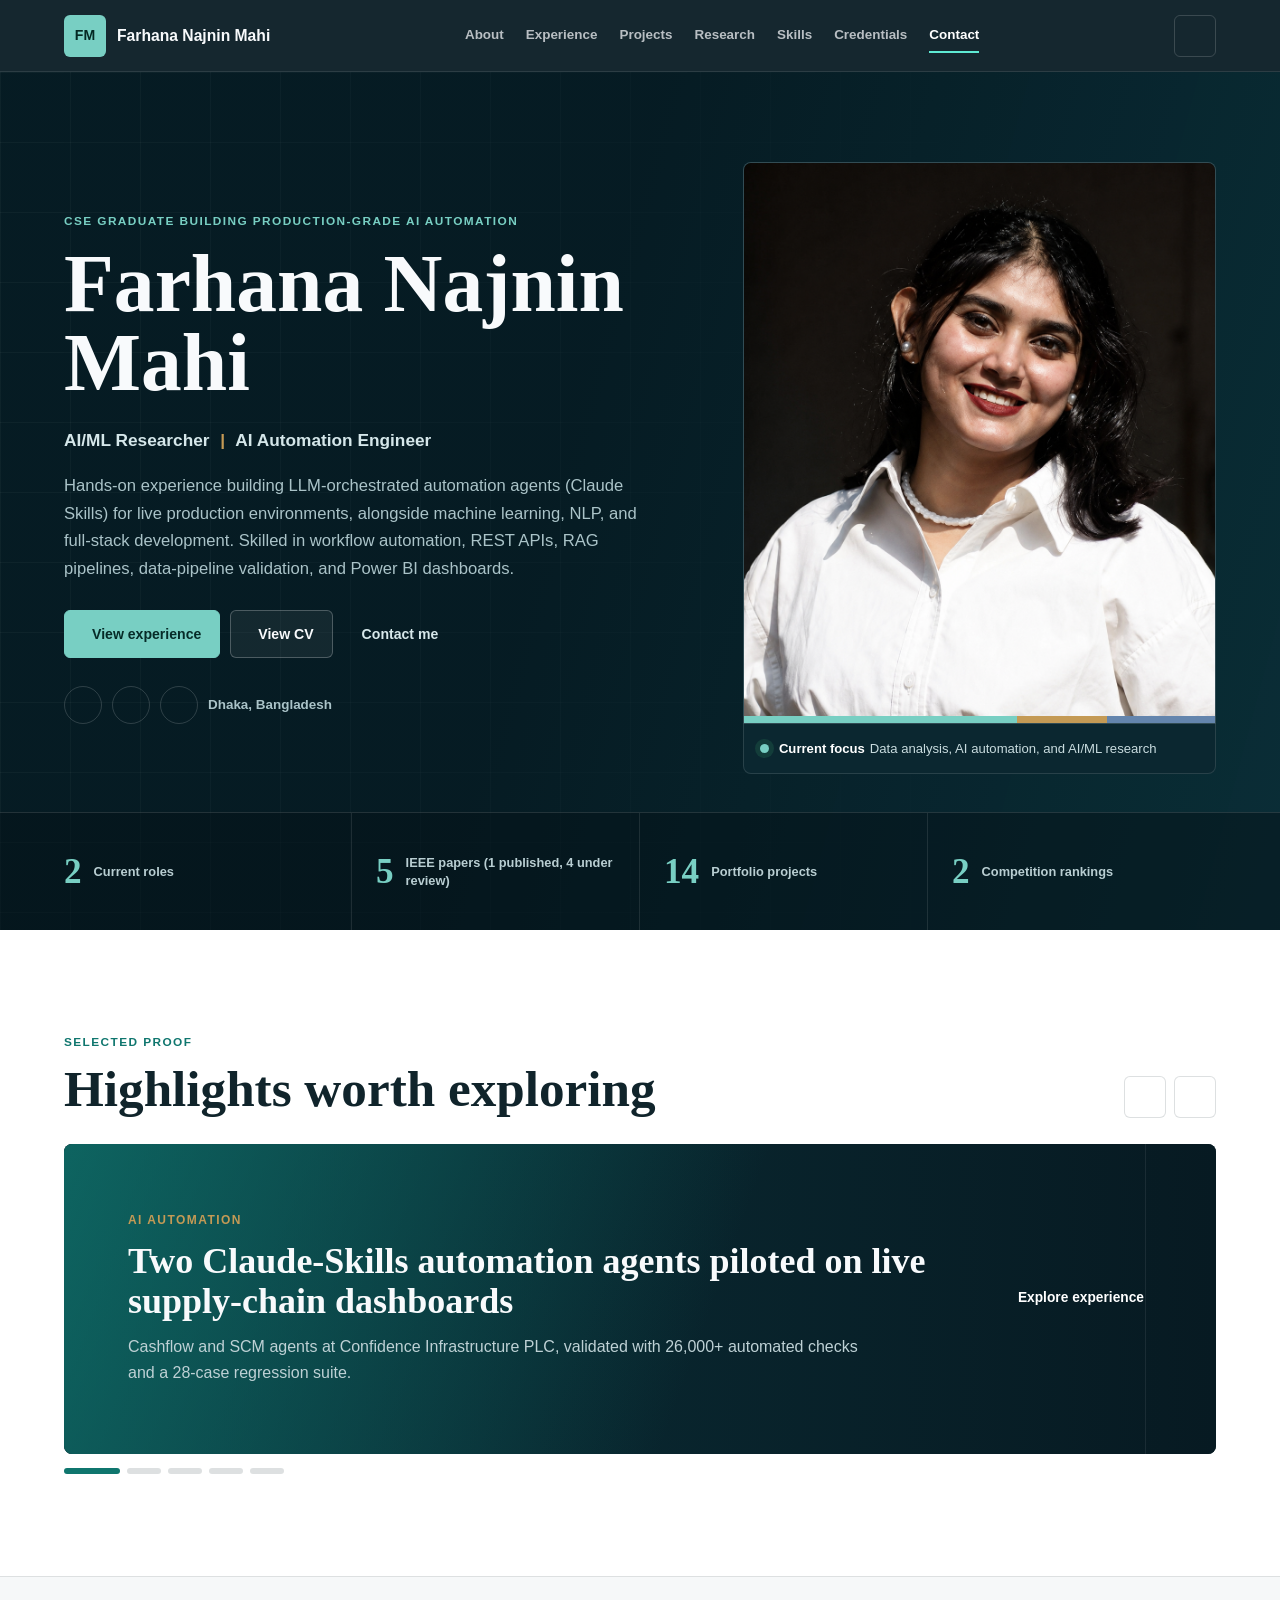
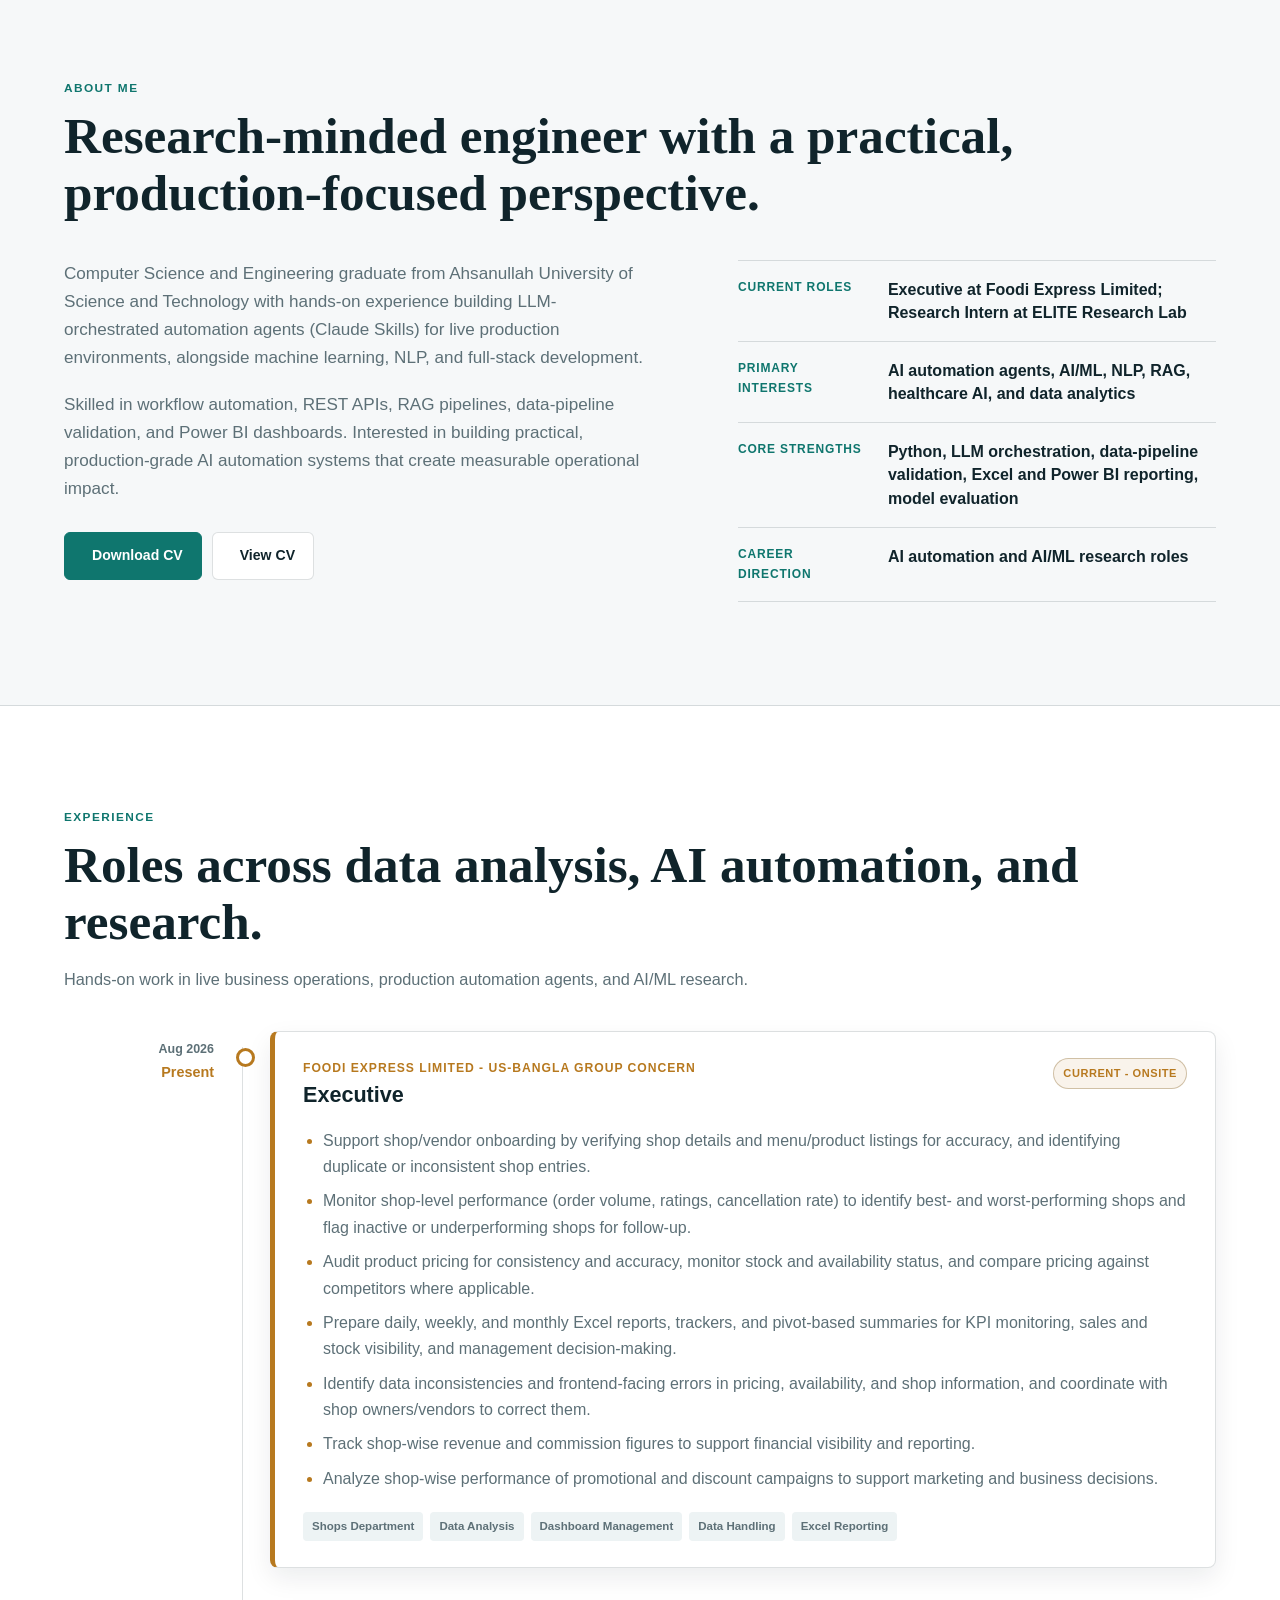
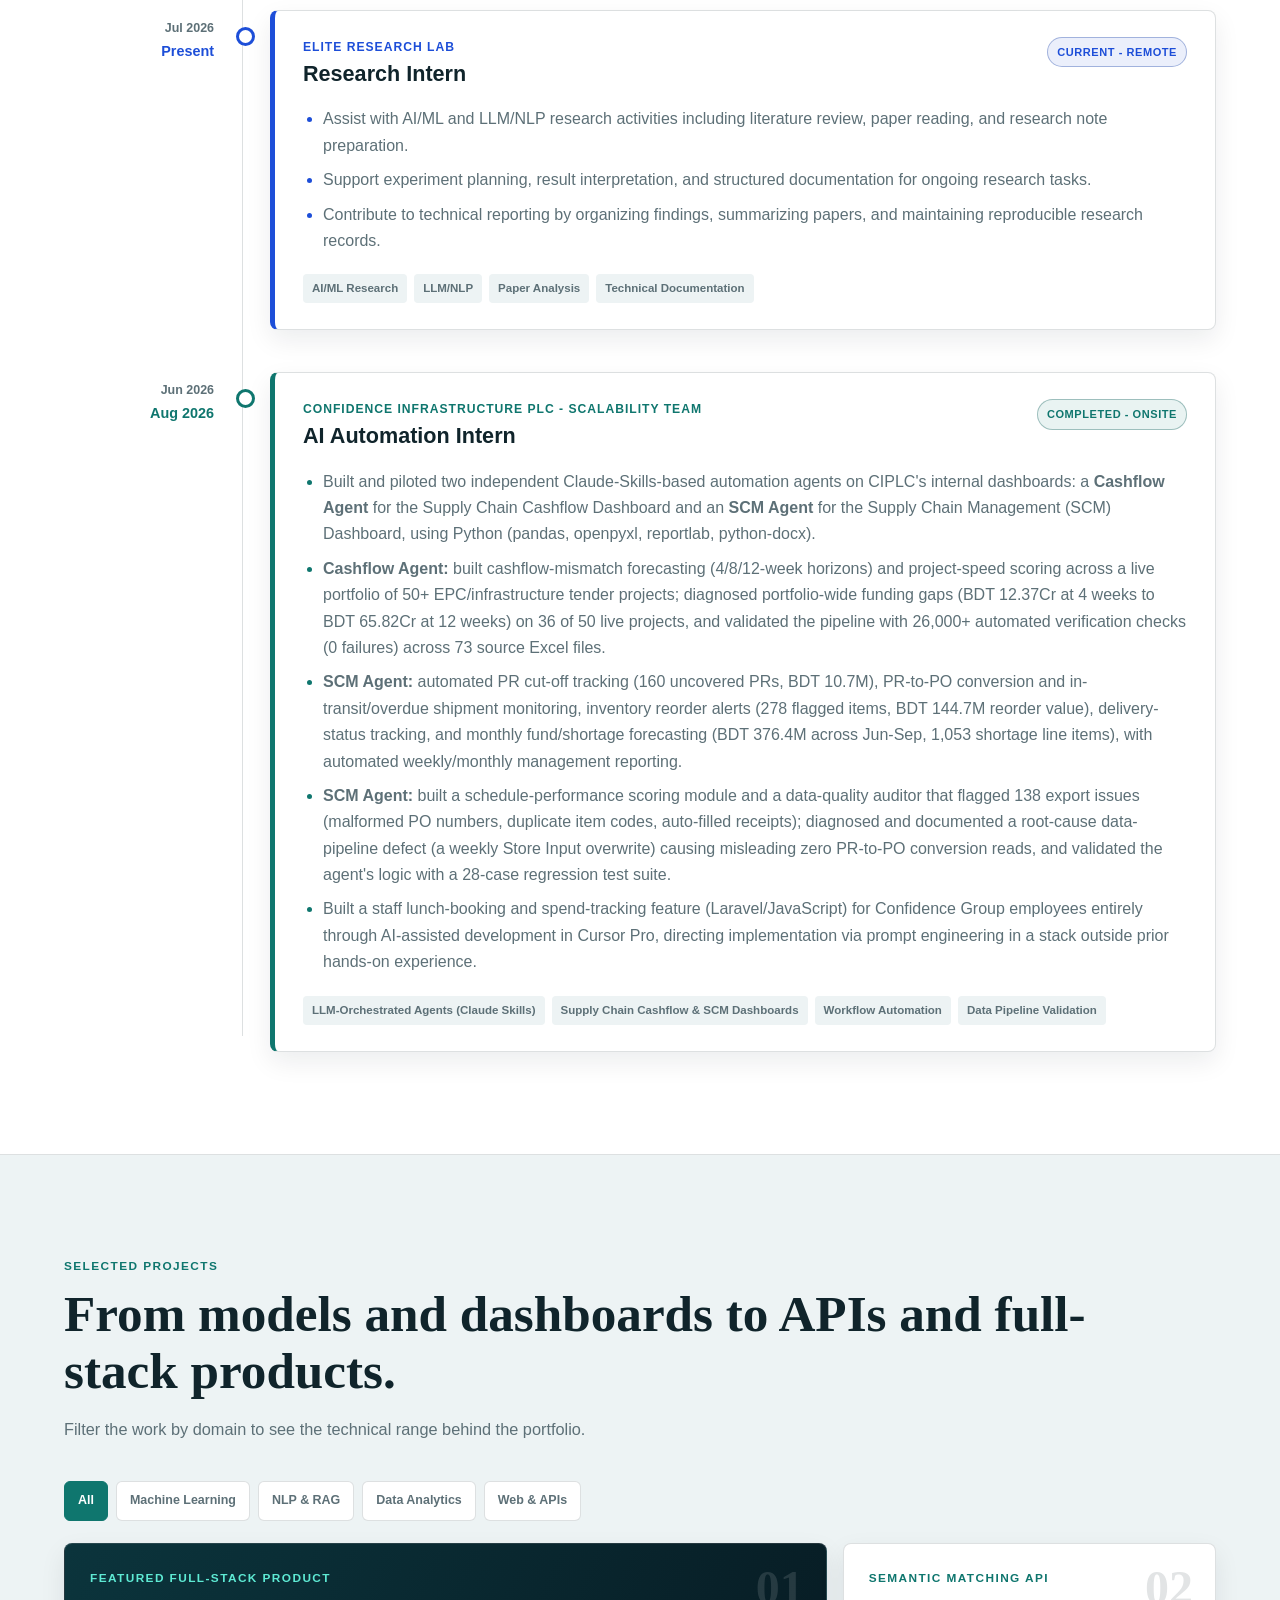
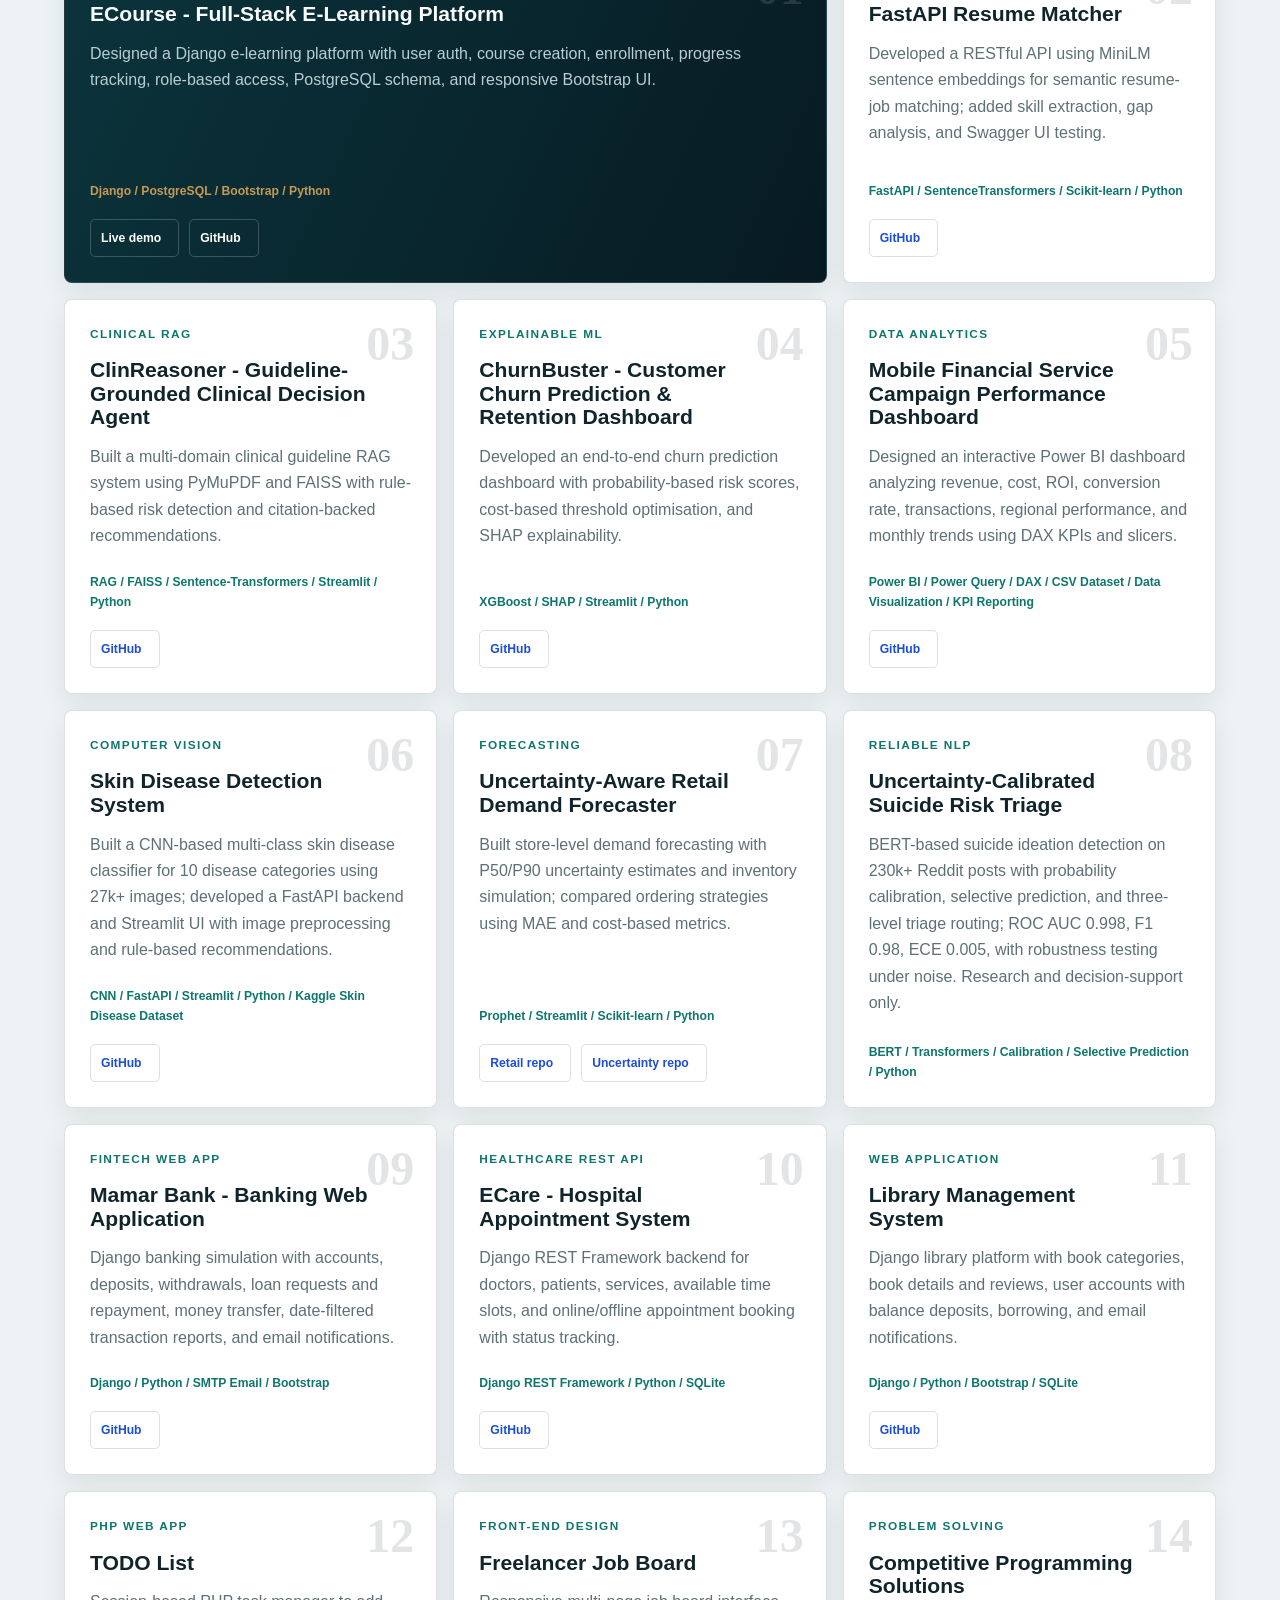
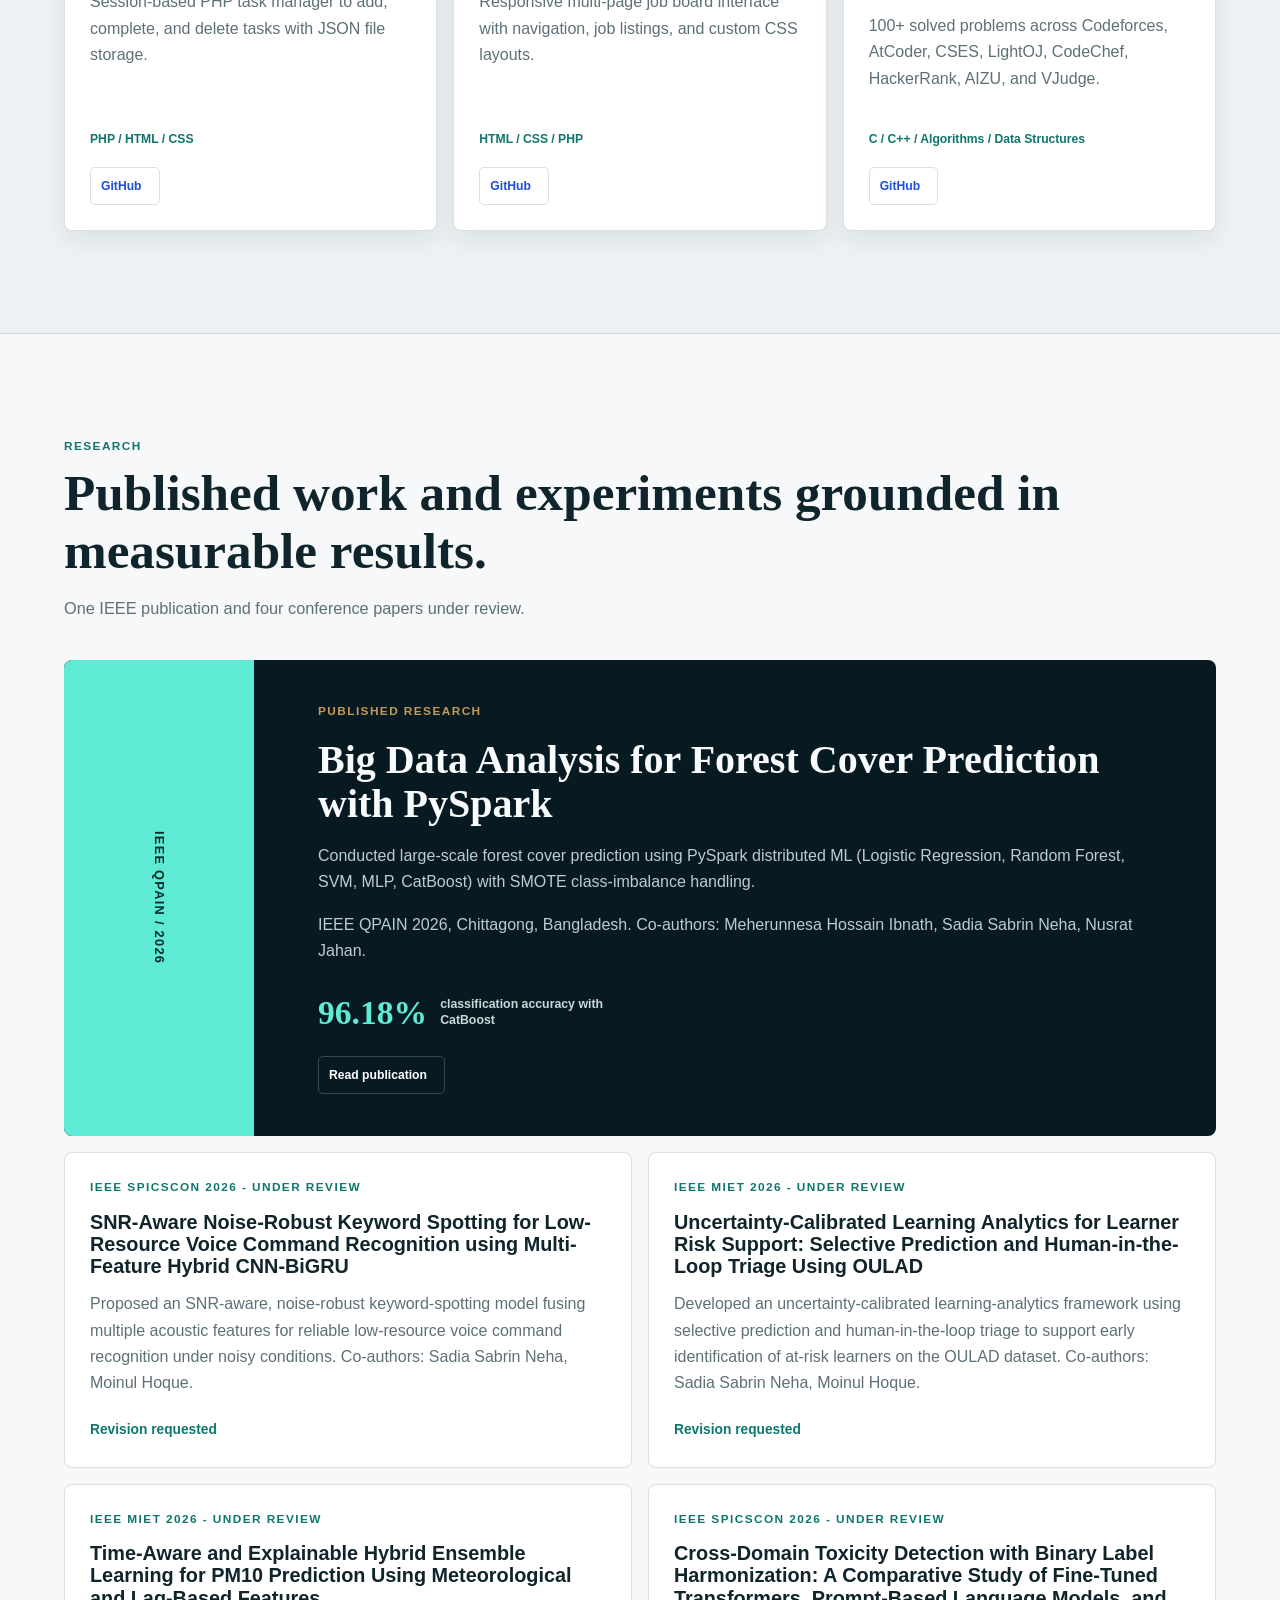
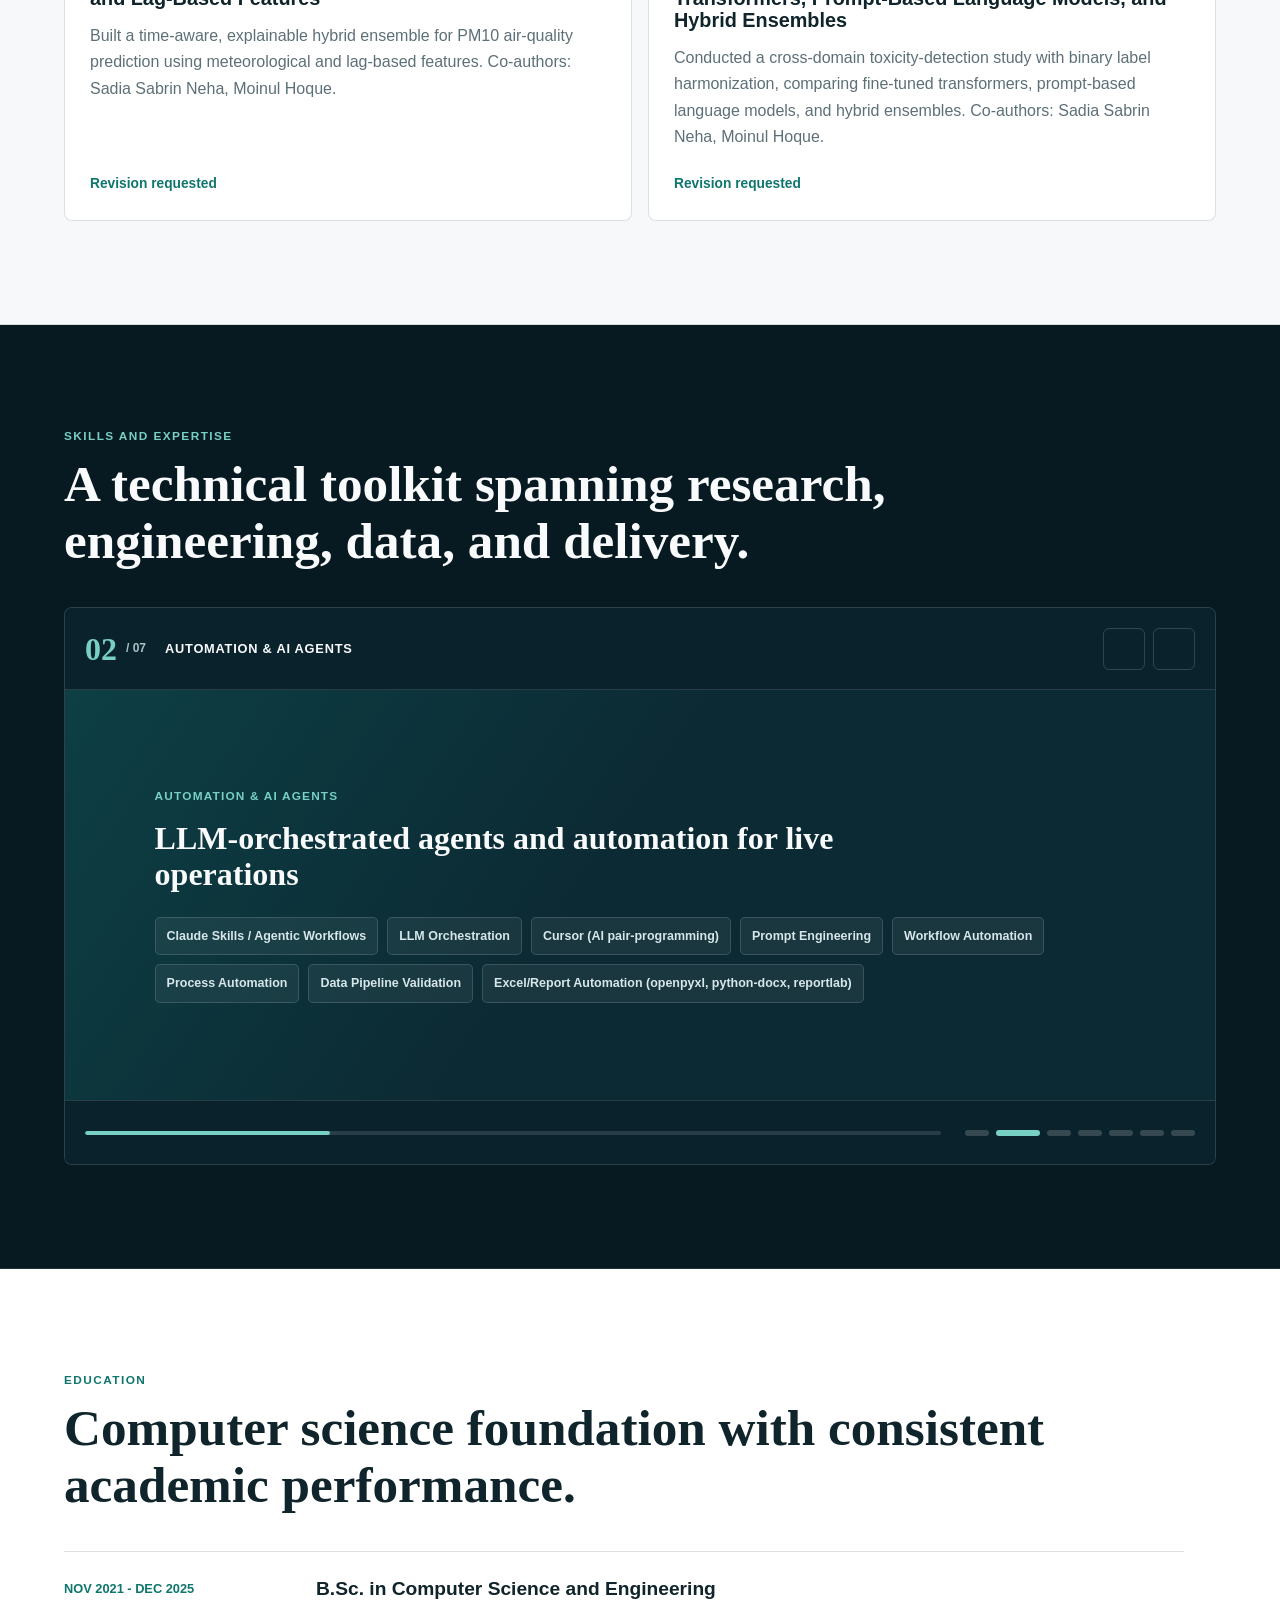
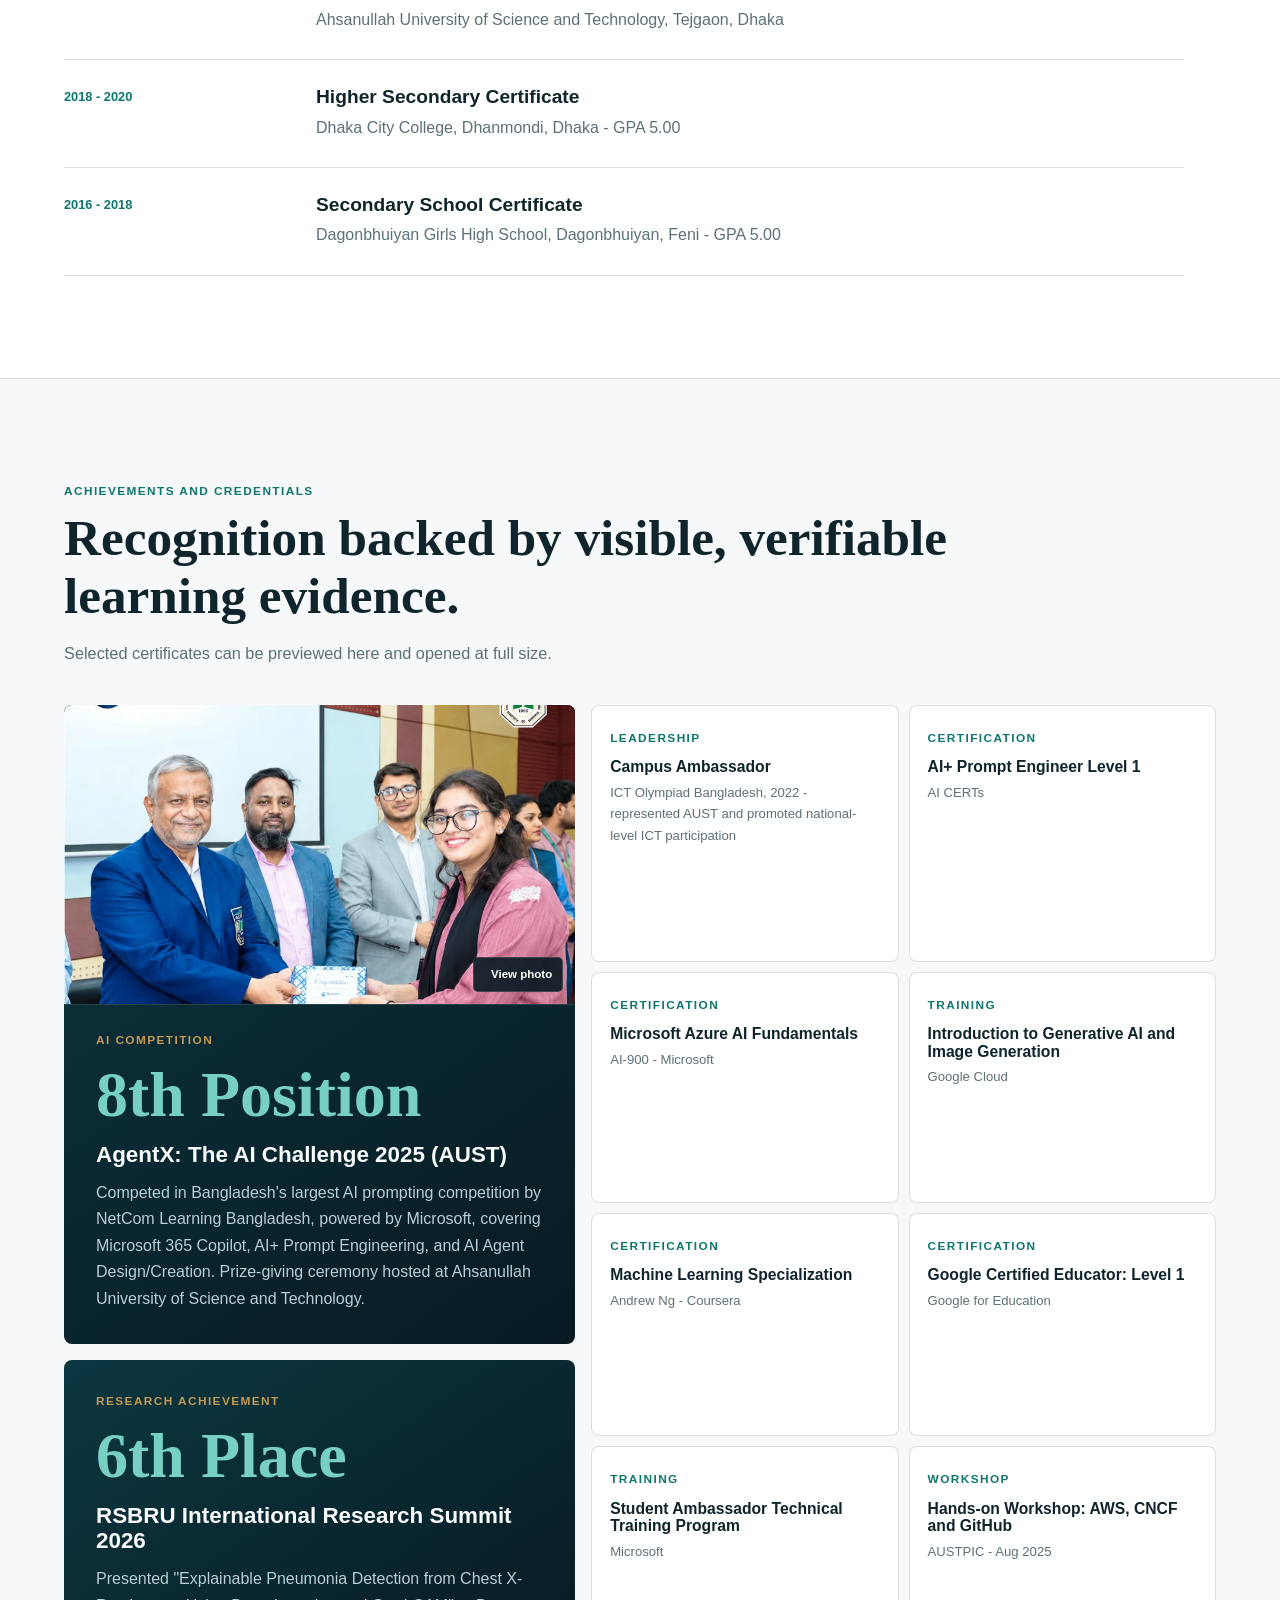
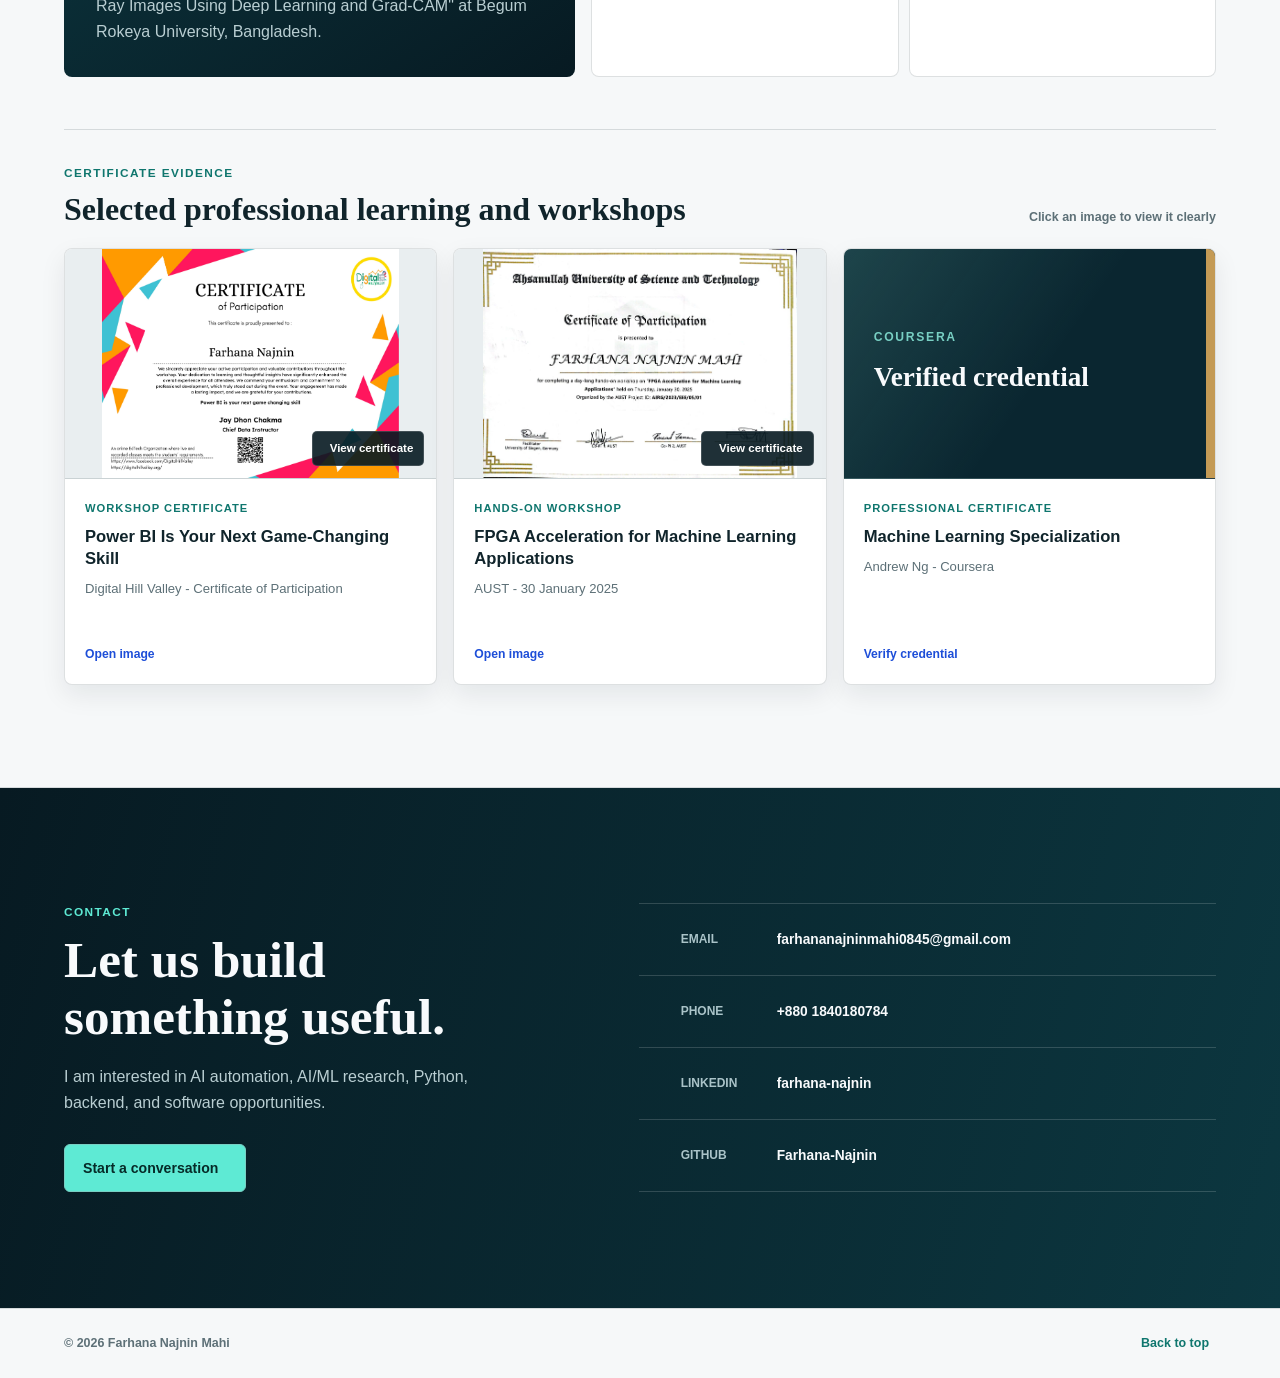
==== commit 0979b9df: "Remove Data Analyst label from portfolio and CV title" ====
--- a/portfolio/index.html
+++ b/portfolio/index.html
@@ -5,10 +5,10 @@
     <meta name="viewport" content="width=device-width, initial-scale=1.0" />
     <meta
       name="description"
-      content="Portfolio of Farhana Najnin Mahi, Data Analyst, AI/ML Researcher, and AI Automation Engineer building LLM-orchestrated automation agents, machine learning, NLP, data analytics, and full-stack solutions."
+      content="Portfolio of Farhana Najnin Mahi, AI/ML Researcher and AI Automation Engineer building LLM-orchestrated automation agents, machine learning, NLP, data analytics, and full-stack solutions."
     />
     <meta name="theme-color" content="#081d25" />
-    <title>Farhana Najnin Mahi | Data Analyst, AI/ML Researcher & AI Automation Engineer</title>
+    <title>Farhana Najnin Mahi | AI/ML Researcher & AI Automation Engineer</title>
     <link rel="stylesheet" href="style.css" />
   </head>
   <body>
@@ -45,7 +45,7 @@
           <p class="hero-kicker">CSE graduate building production-grade AI automation</p>
           <h1>Farhana Najnin Mahi</h1>
           <p class="hero-role">
-            Data Analyst <span>|</span> AI/ML Researcher
+            AI/ML Researcher
             <span>|</span> AI Automation Engineer
           </p>
           <p class="hero-summary">
@@ -127,7 +127,7 @@
           </a>
           <a class="spotlight-card" href="#experience">
             <span>Current role</span>
-            <strong>Executive, Data Analyst at Foodi Express Limited</strong>
+            <strong>Executive at Foodi Express Limited</strong>
             <p>Shop performance monitoring, pricing audits, KPI reporting, and campaign analysis for a US-Bangla Group concern.</p>
             <em>Explore experience <i data-lucide="arrow-up-right"></i></em>
           </a>
@@ -195,7 +195,7 @@
           <dl class="profile-facts">
             <div>
               <dt>Current roles</dt>
-              <dd>Executive, Data Analyst at Foodi Express Limited; Research Intern at ELITE Research Lab</dd>
+              <dd>Executive at Foodi Express Limited; Research Intern at ELITE Research Lab</dd>
             </div>
             <div>
               <dt>Primary interests</dt>
@@ -207,7 +207,7 @@
             </div>
             <div>
               <dt>Career direction</dt>
-              <dd>Data analyst, AI automation, and AI/ML research roles</dd>
+              <dd>AI automation and AI/ML research roles</dd>
             </div>
           </dl>
         </div>
@@ -230,7 +230,7 @@
               <div class="role-heading">
                 <div>
                   <p>Foodi Express Limited - US-Bangla Group Concern</p>
-                  <h3>Executive, Data Analyst</h3>
+                  <h3>Executive</h3>
                 </div>
                 <span class="current-badge">Current - Onsite</span>
               </div>
@@ -749,7 +749,7 @@
           <p class="section-label">Contact</p>
           <h2>Let us build something useful.</h2>
           <p>
-            I am interested in data analyst, AI automation, AI/ML research, Python,
+            I am interested in AI automation, AI/ML research, Python,
             backend, and software opportunities.
           </p>
           <a class="button contact-button" href="mailto:farhananajninmahi0845@gmail.com">
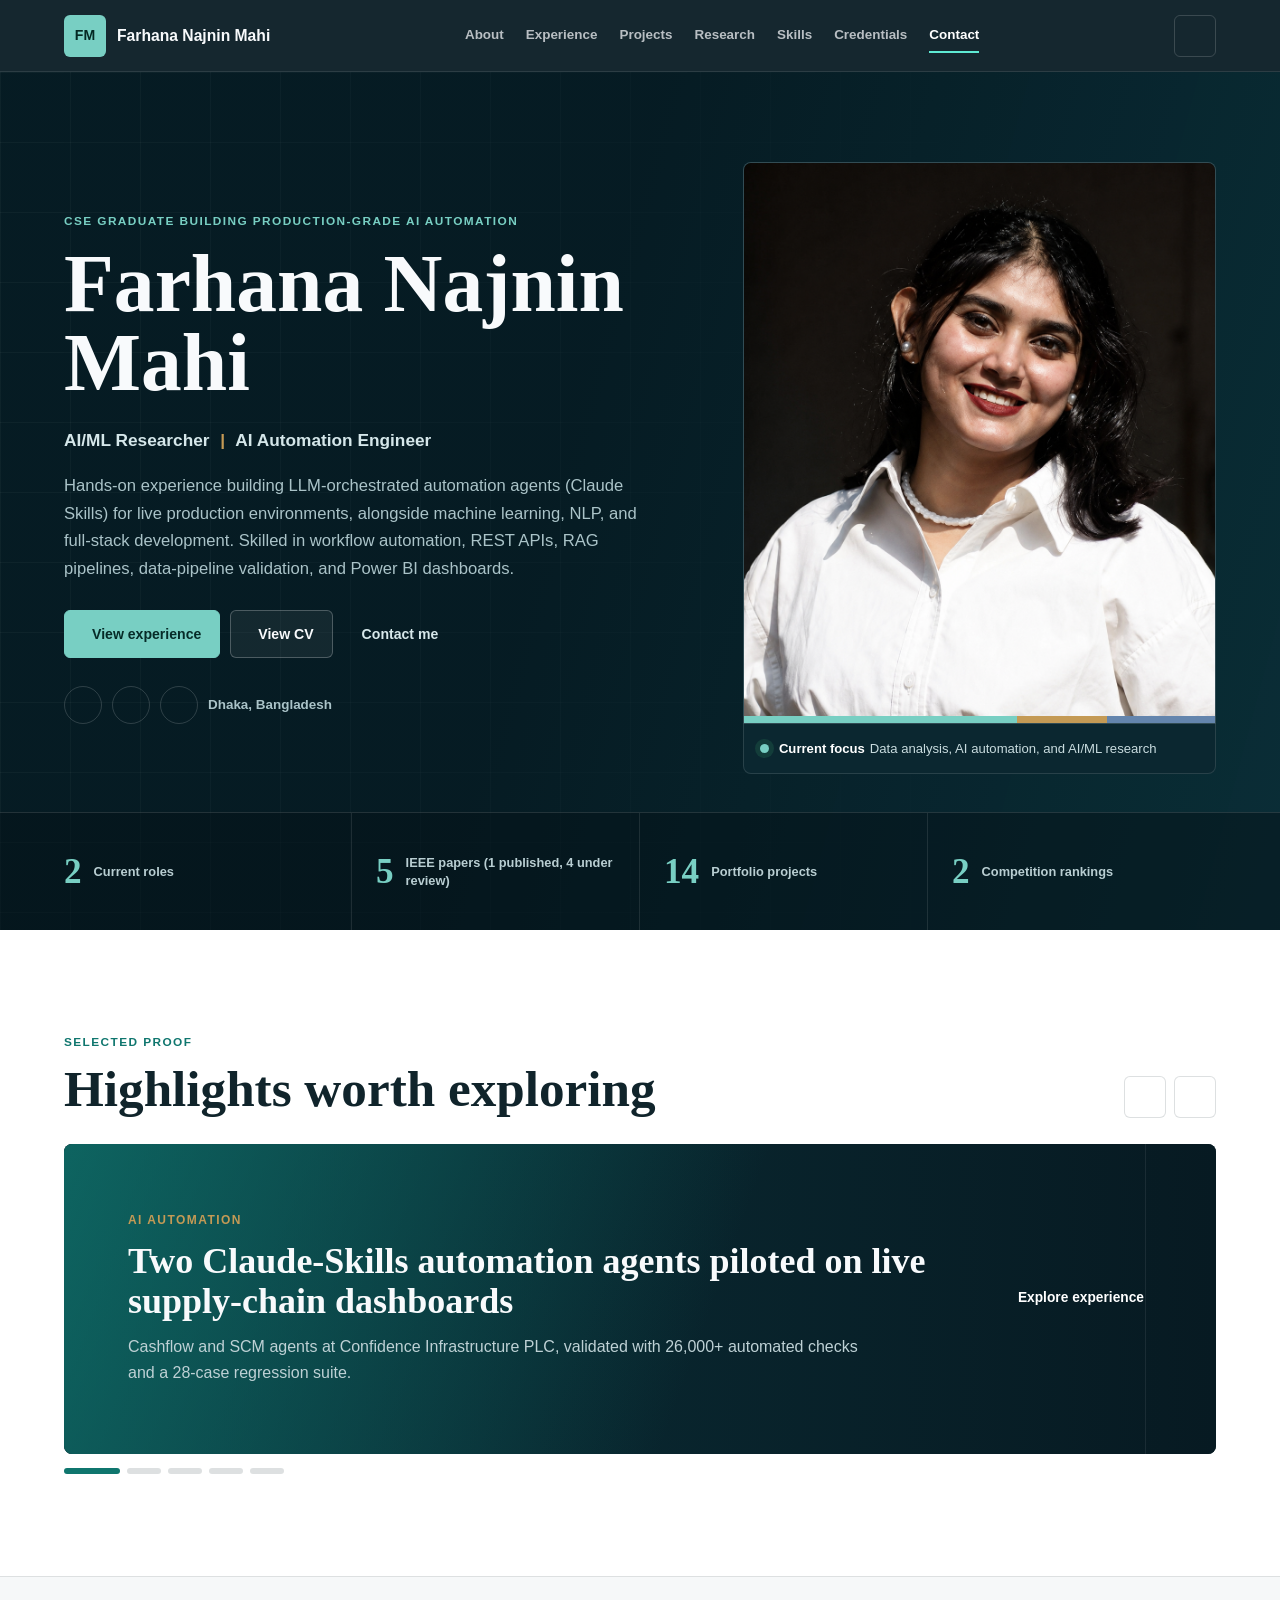
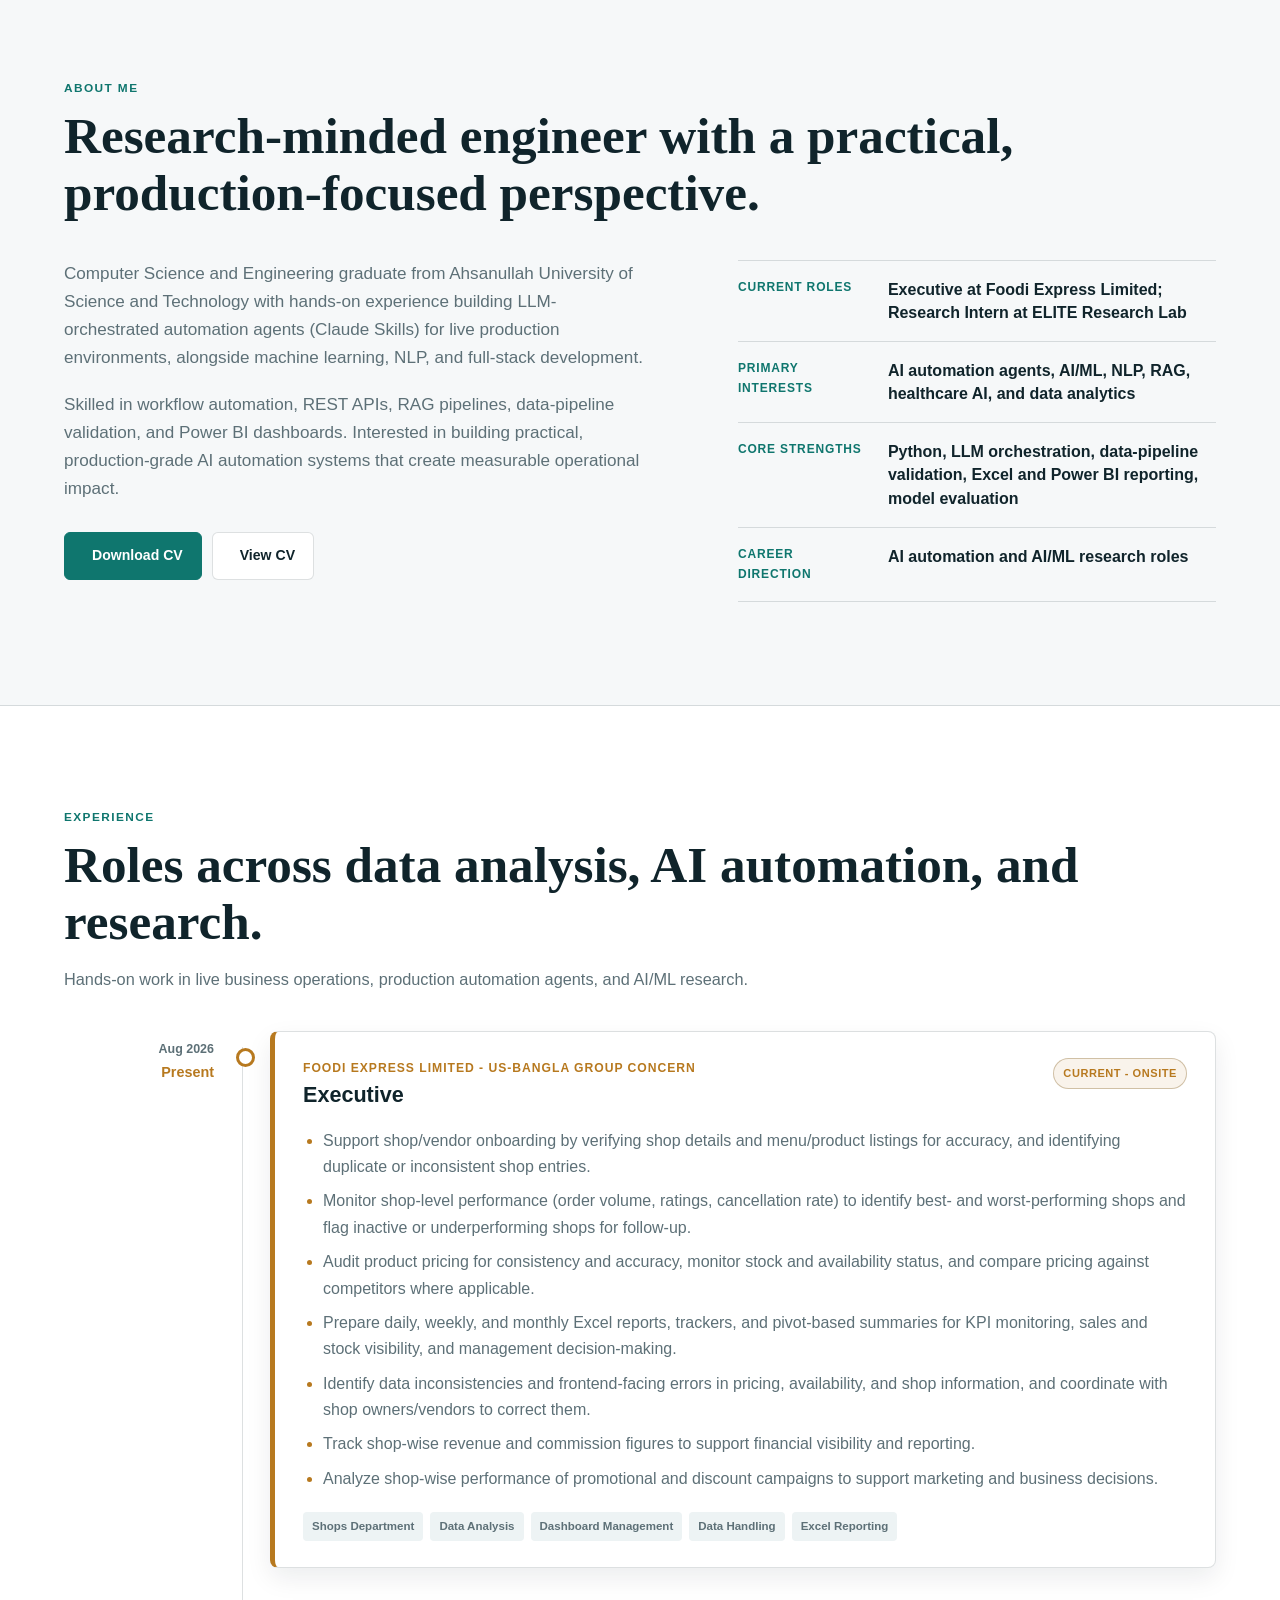
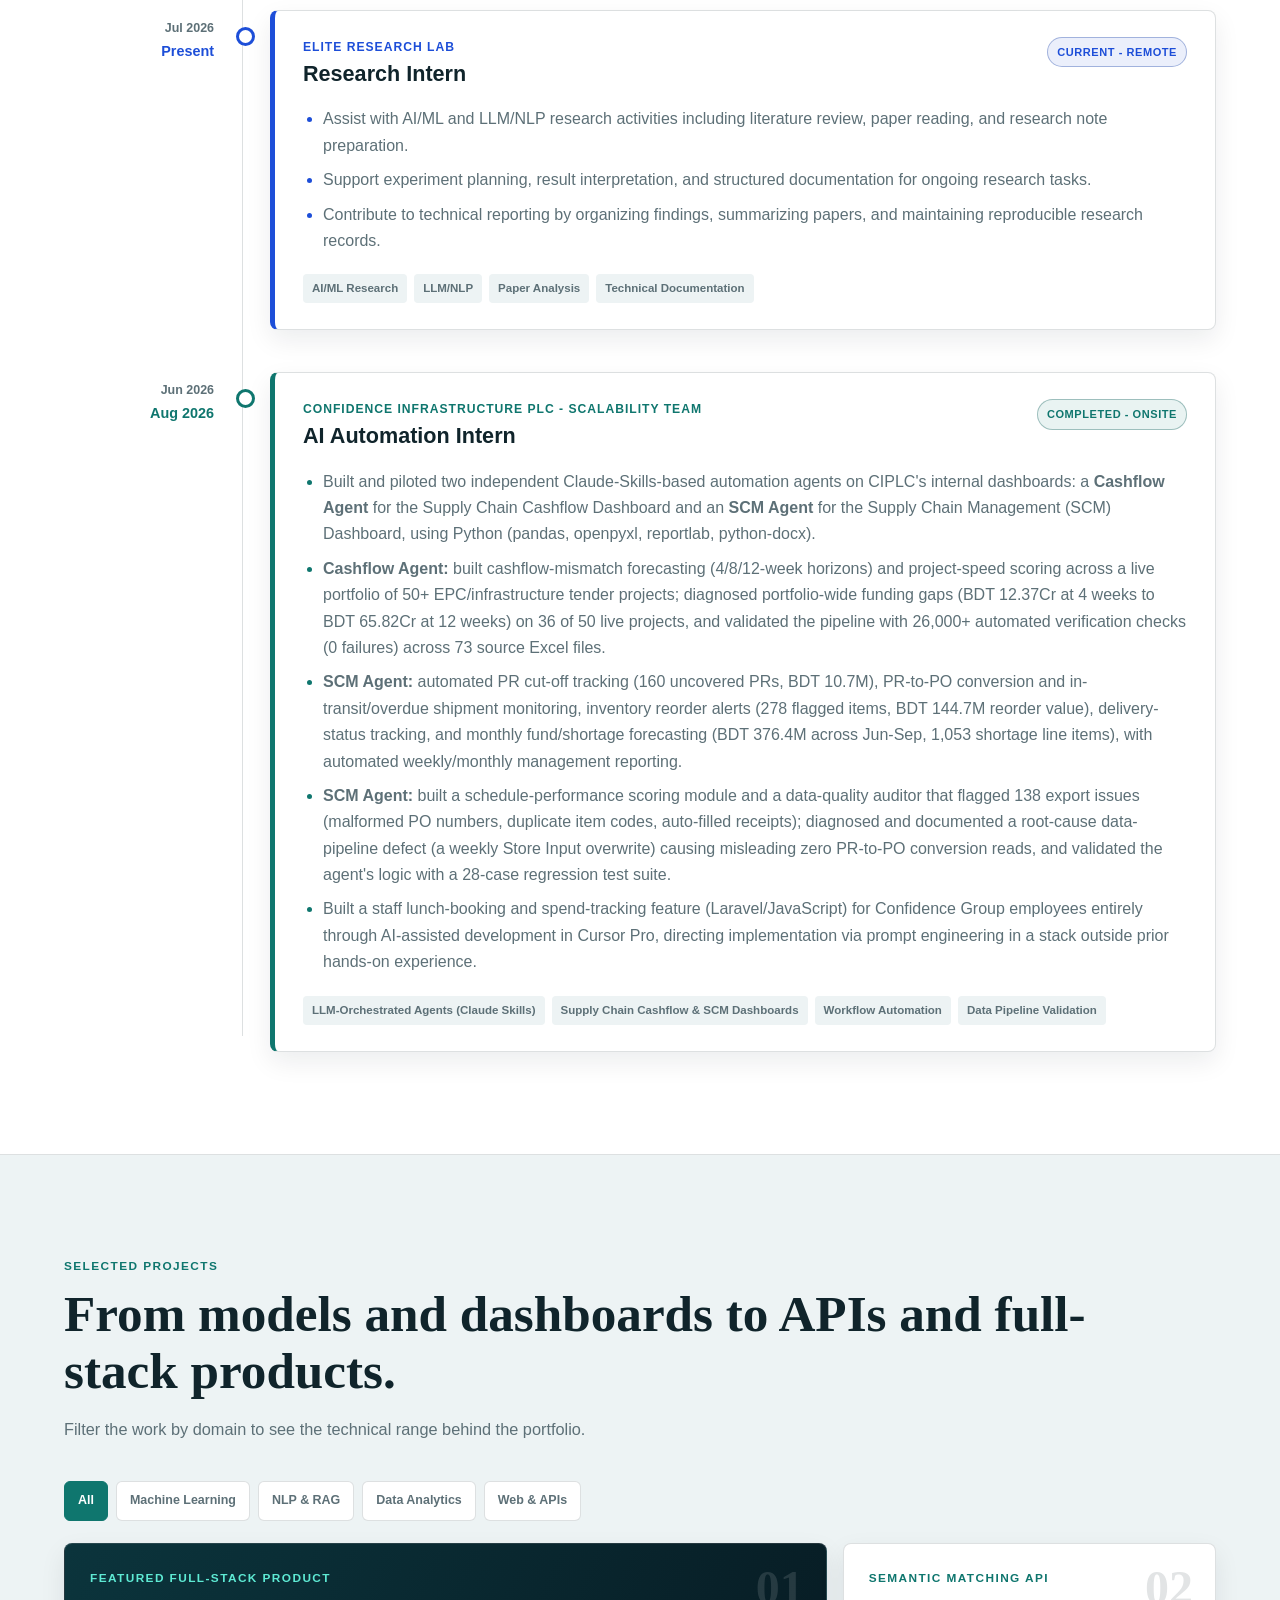
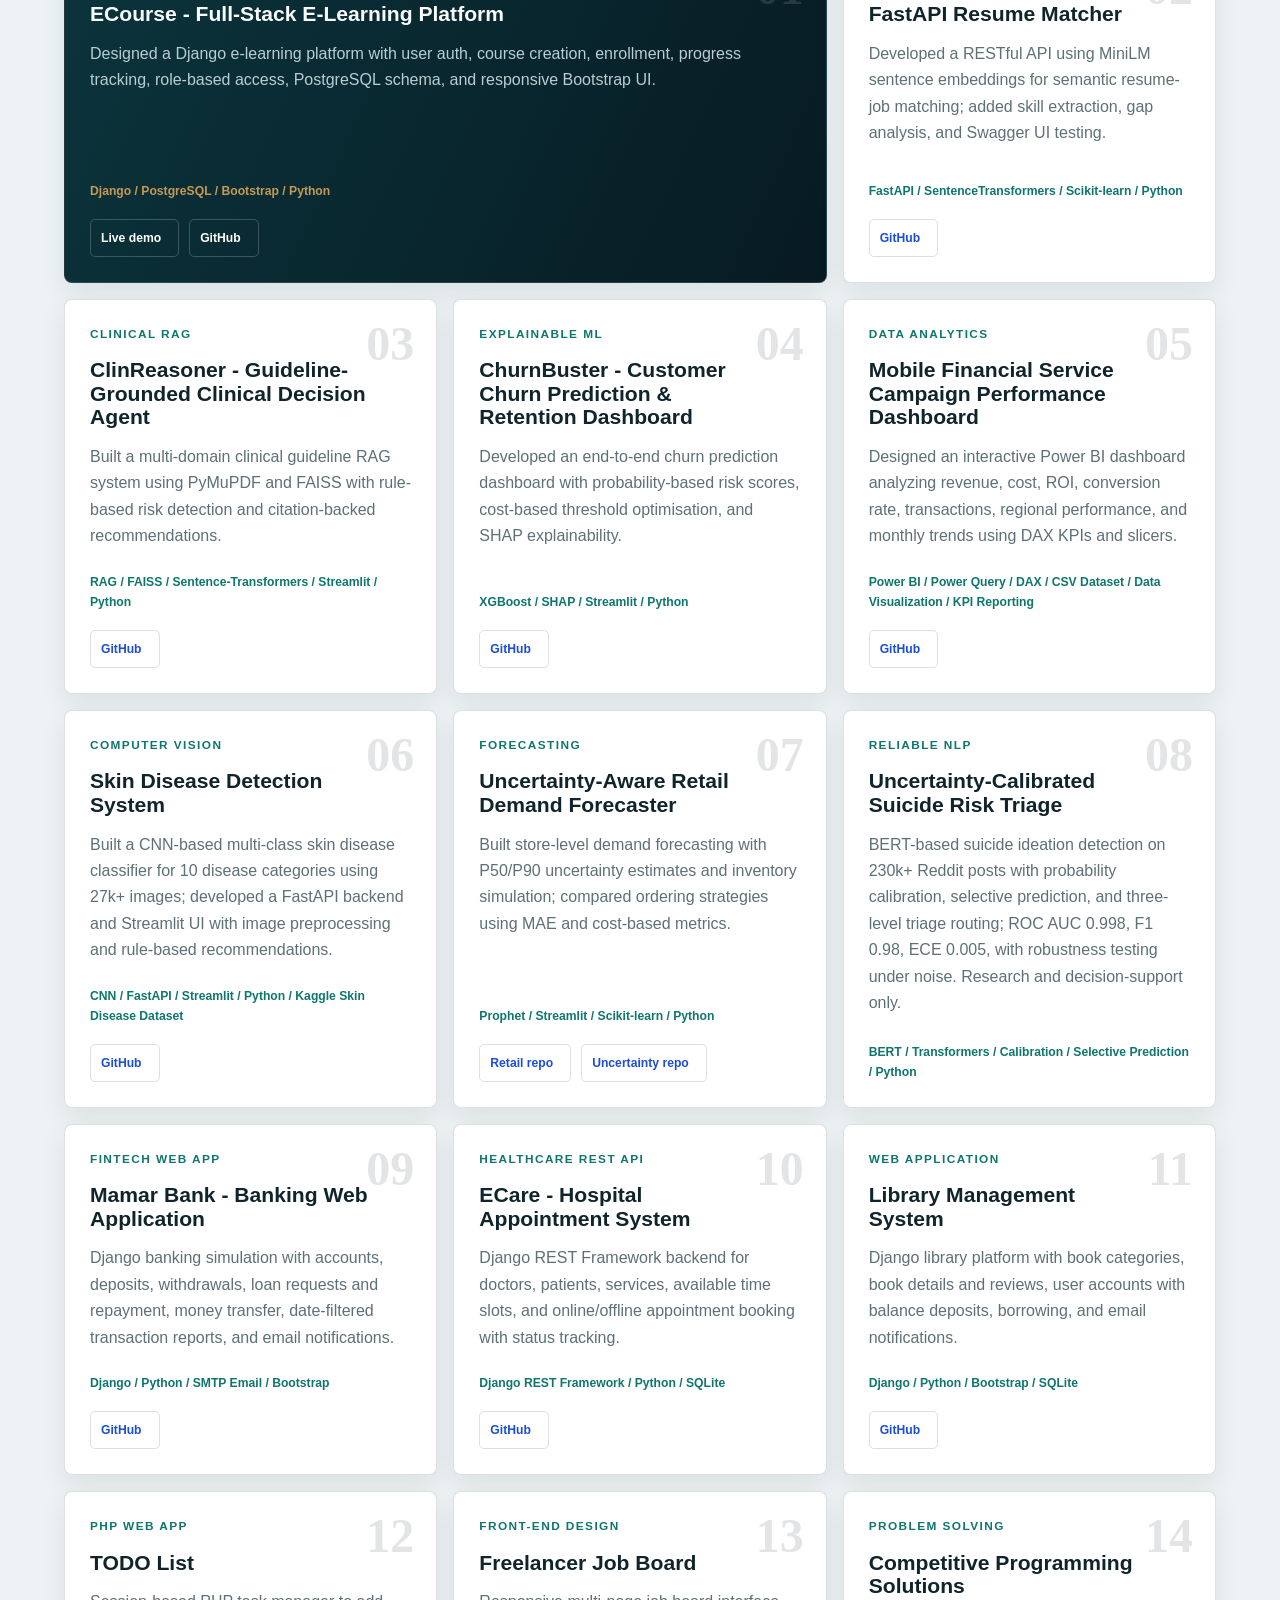
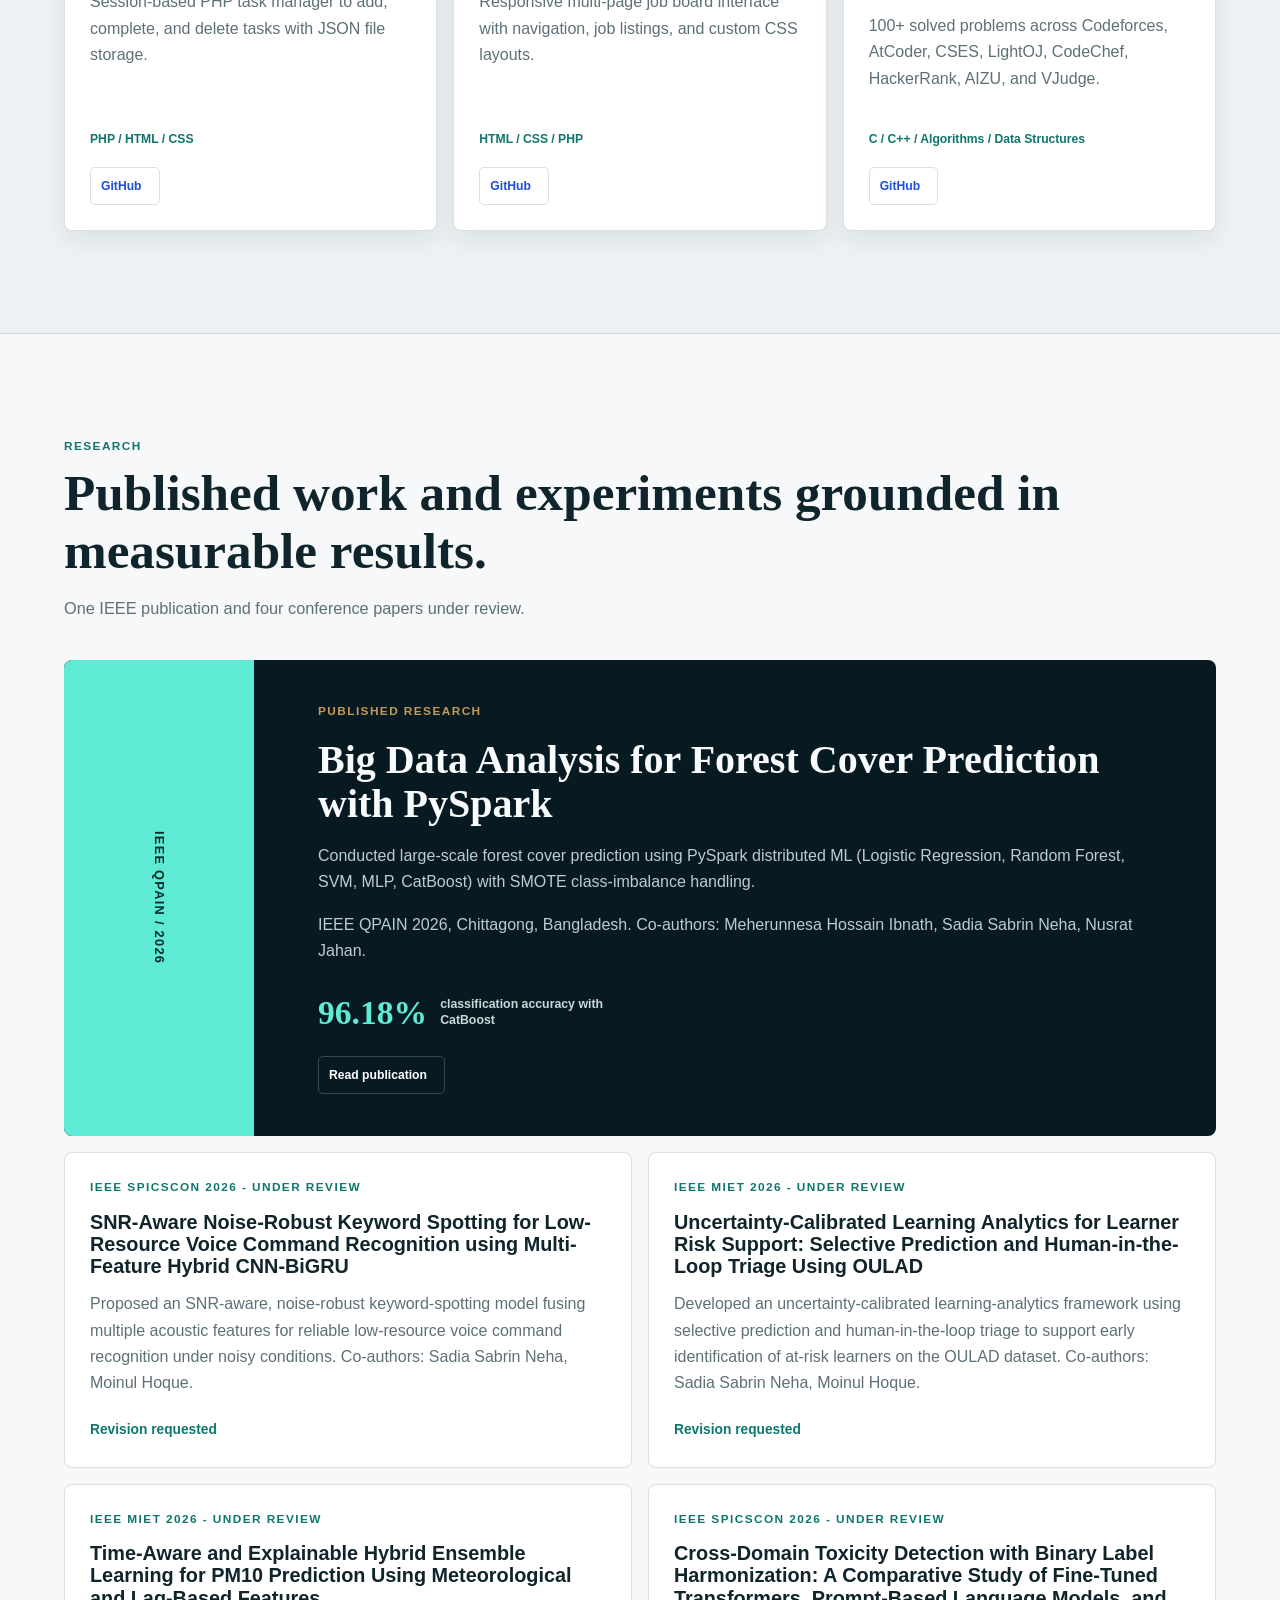
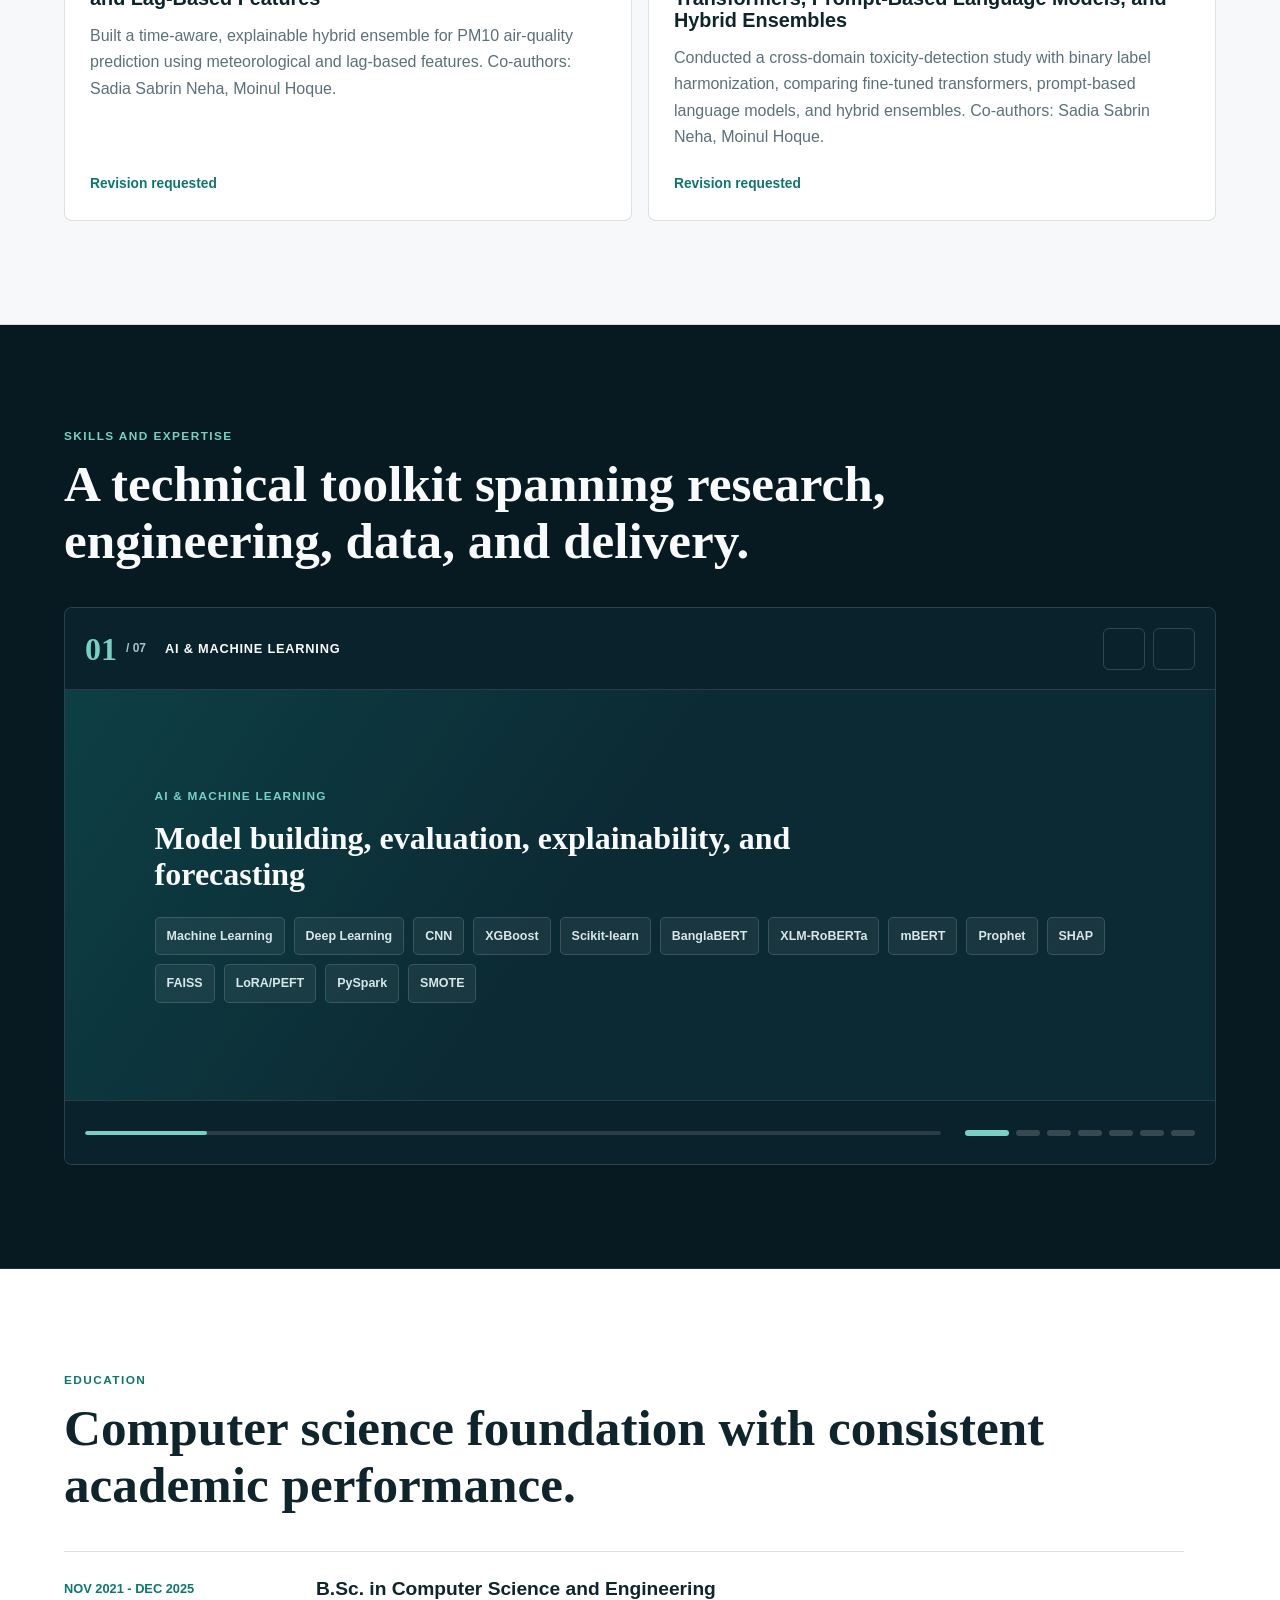
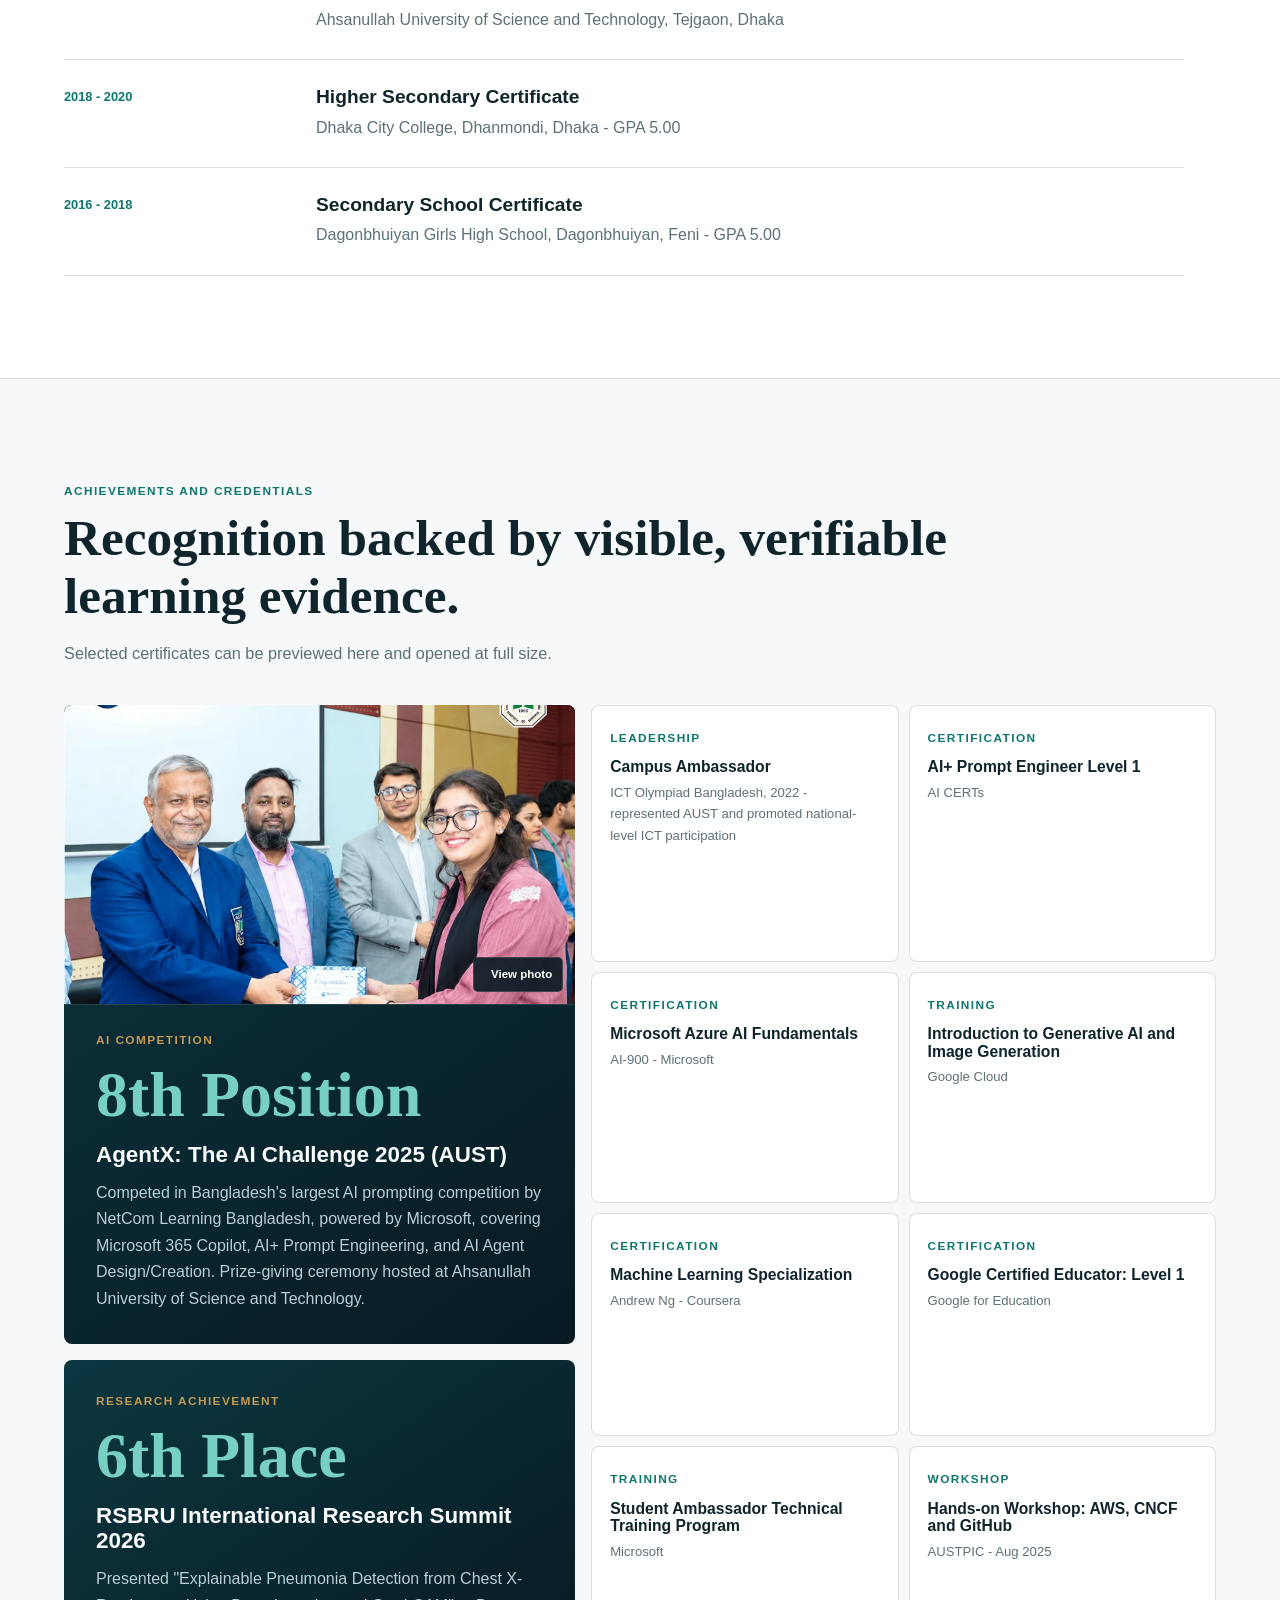
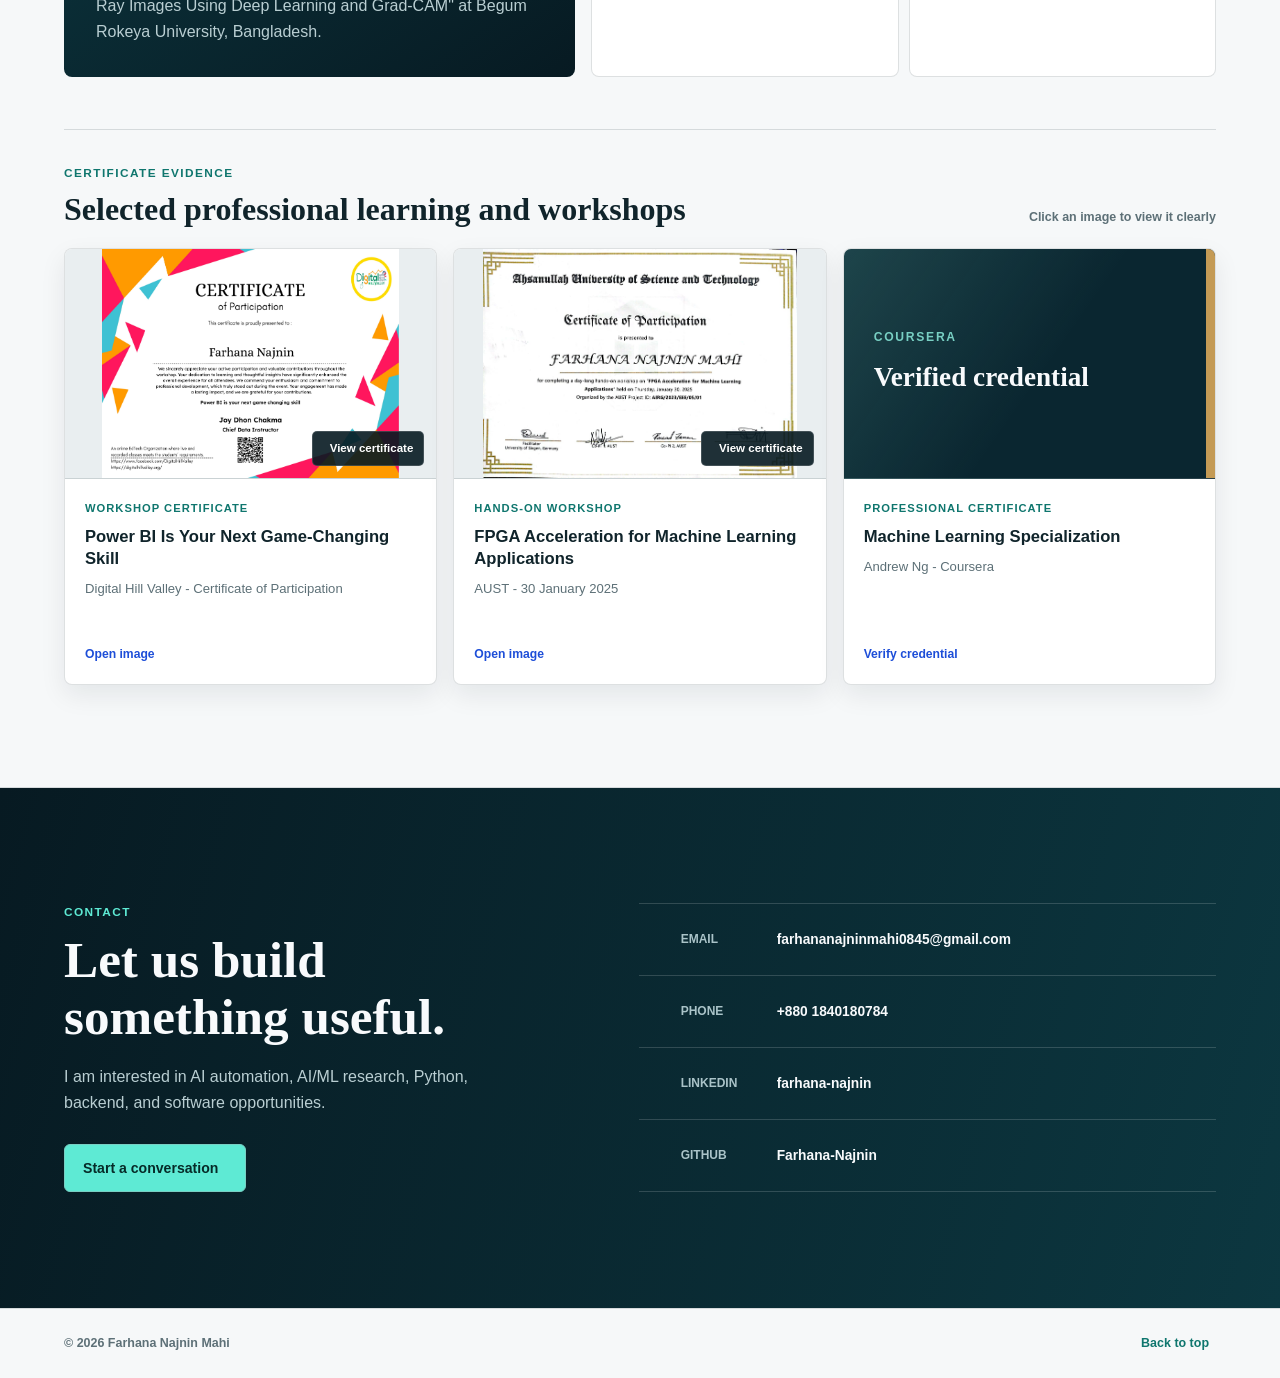
==== commit fc838a9d: "Bust cached portfolio CV URL" ====
--- a/portfolio/index.html
+++ b/portfolio/index.html
@@ -60,7 +60,7 @@
               <i data-lucide="briefcase-business"></i>
               View experience
             </a>
-            <a class="button ghost" href="assets/Farhana_Najnin_Mahi_CV.pdf" target="_blank" rel="noreferrer">
+            <a class="button ghost" href="assets/Farhana_Najnin_Mahi_CV_2026-11-10.pdf" target="_blank" rel="noreferrer">
               <i data-lucide="file-text"></i>
               View CV
             </a>
@@ -181,11 +181,11 @@
             </p>
 
             <div class="about-actions">
-              <a class="button primary" href="assets/Farhana_Najnin_Mahi_CV.pdf" download>
+              <a class="button primary" href="assets/Farhana_Najnin_Mahi_CV_2026-11-10.pdf" download>
                 <i data-lucide="download"></i>
                 Download CV
               </a>
-              <a class="button outline" href="assets/Farhana_Najnin_Mahi_CV.pdf" target="_blank" rel="noreferrer">
+              <a class="button outline" href="assets/Farhana_Najnin_Mahi_CV_2026-11-10.pdf" target="_blank" rel="noreferrer">
                 <i data-lucide="eye"></i>
                 View CV
               </a>
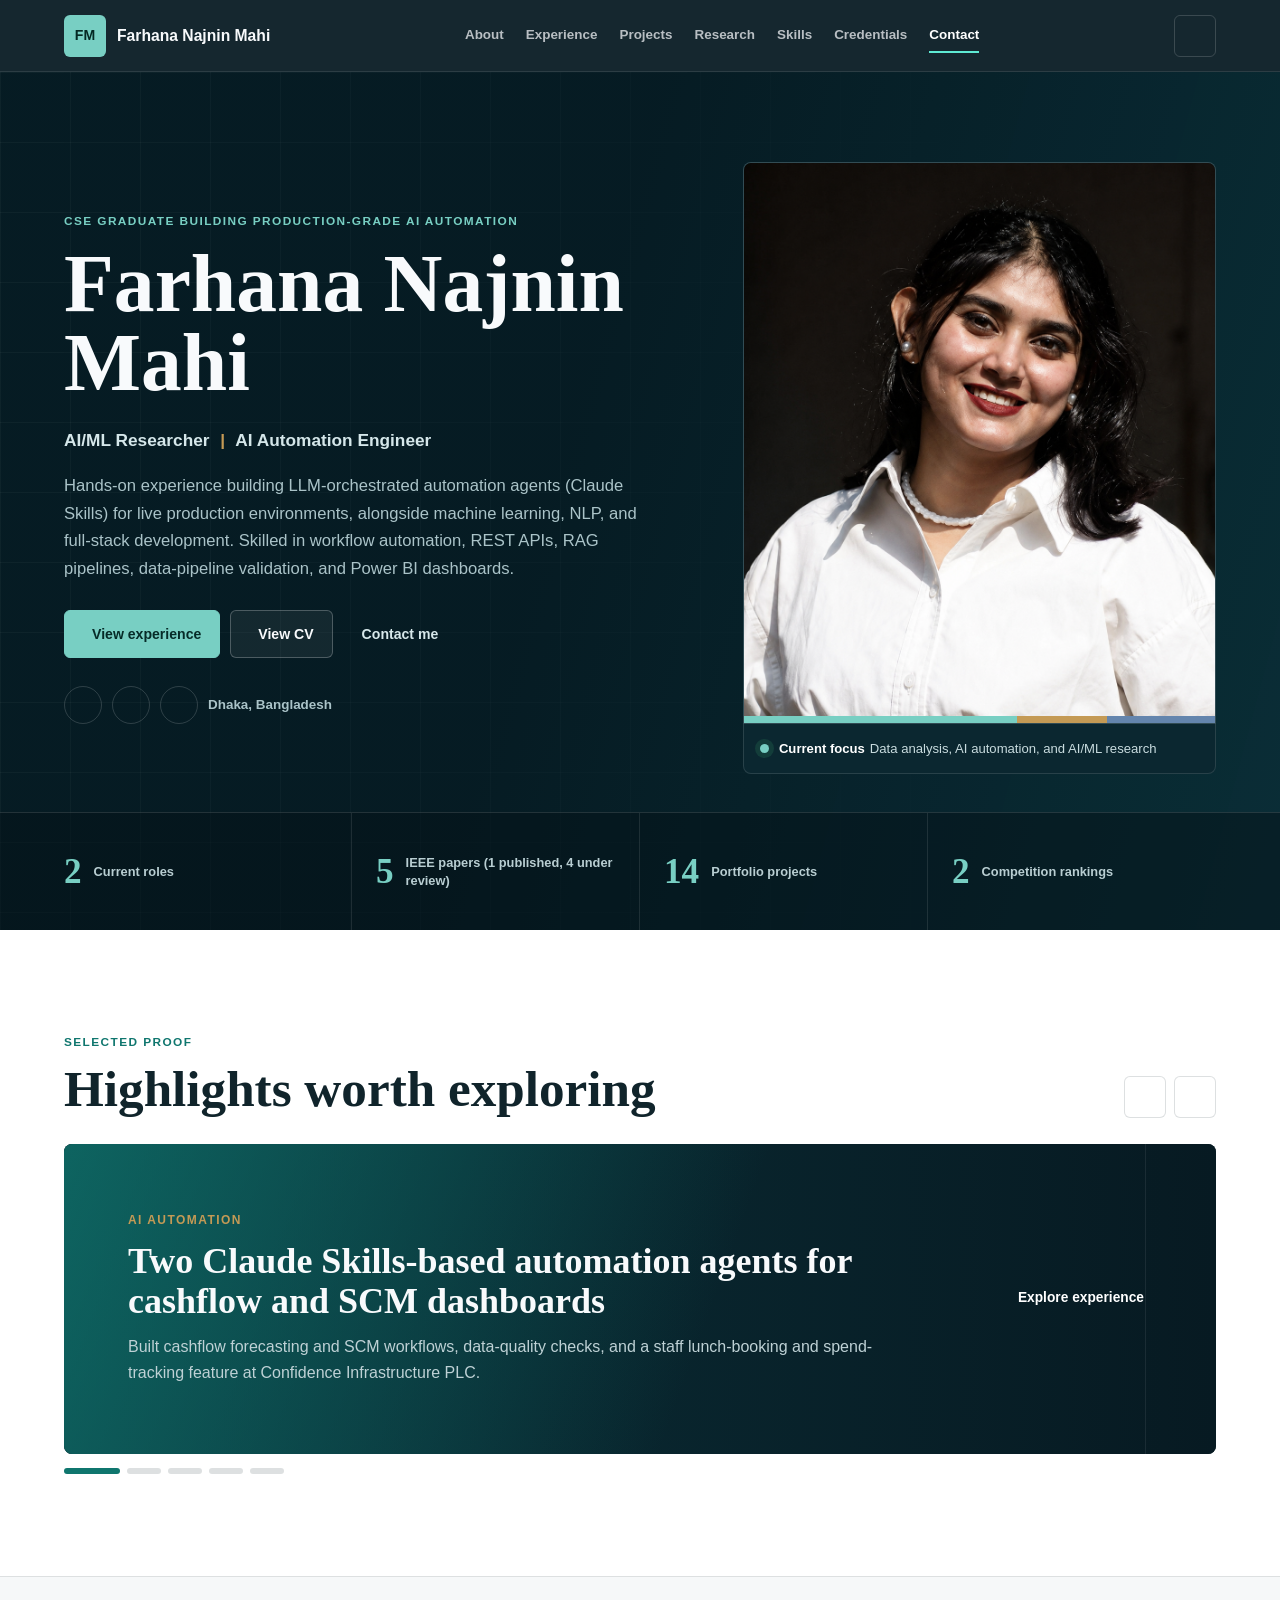
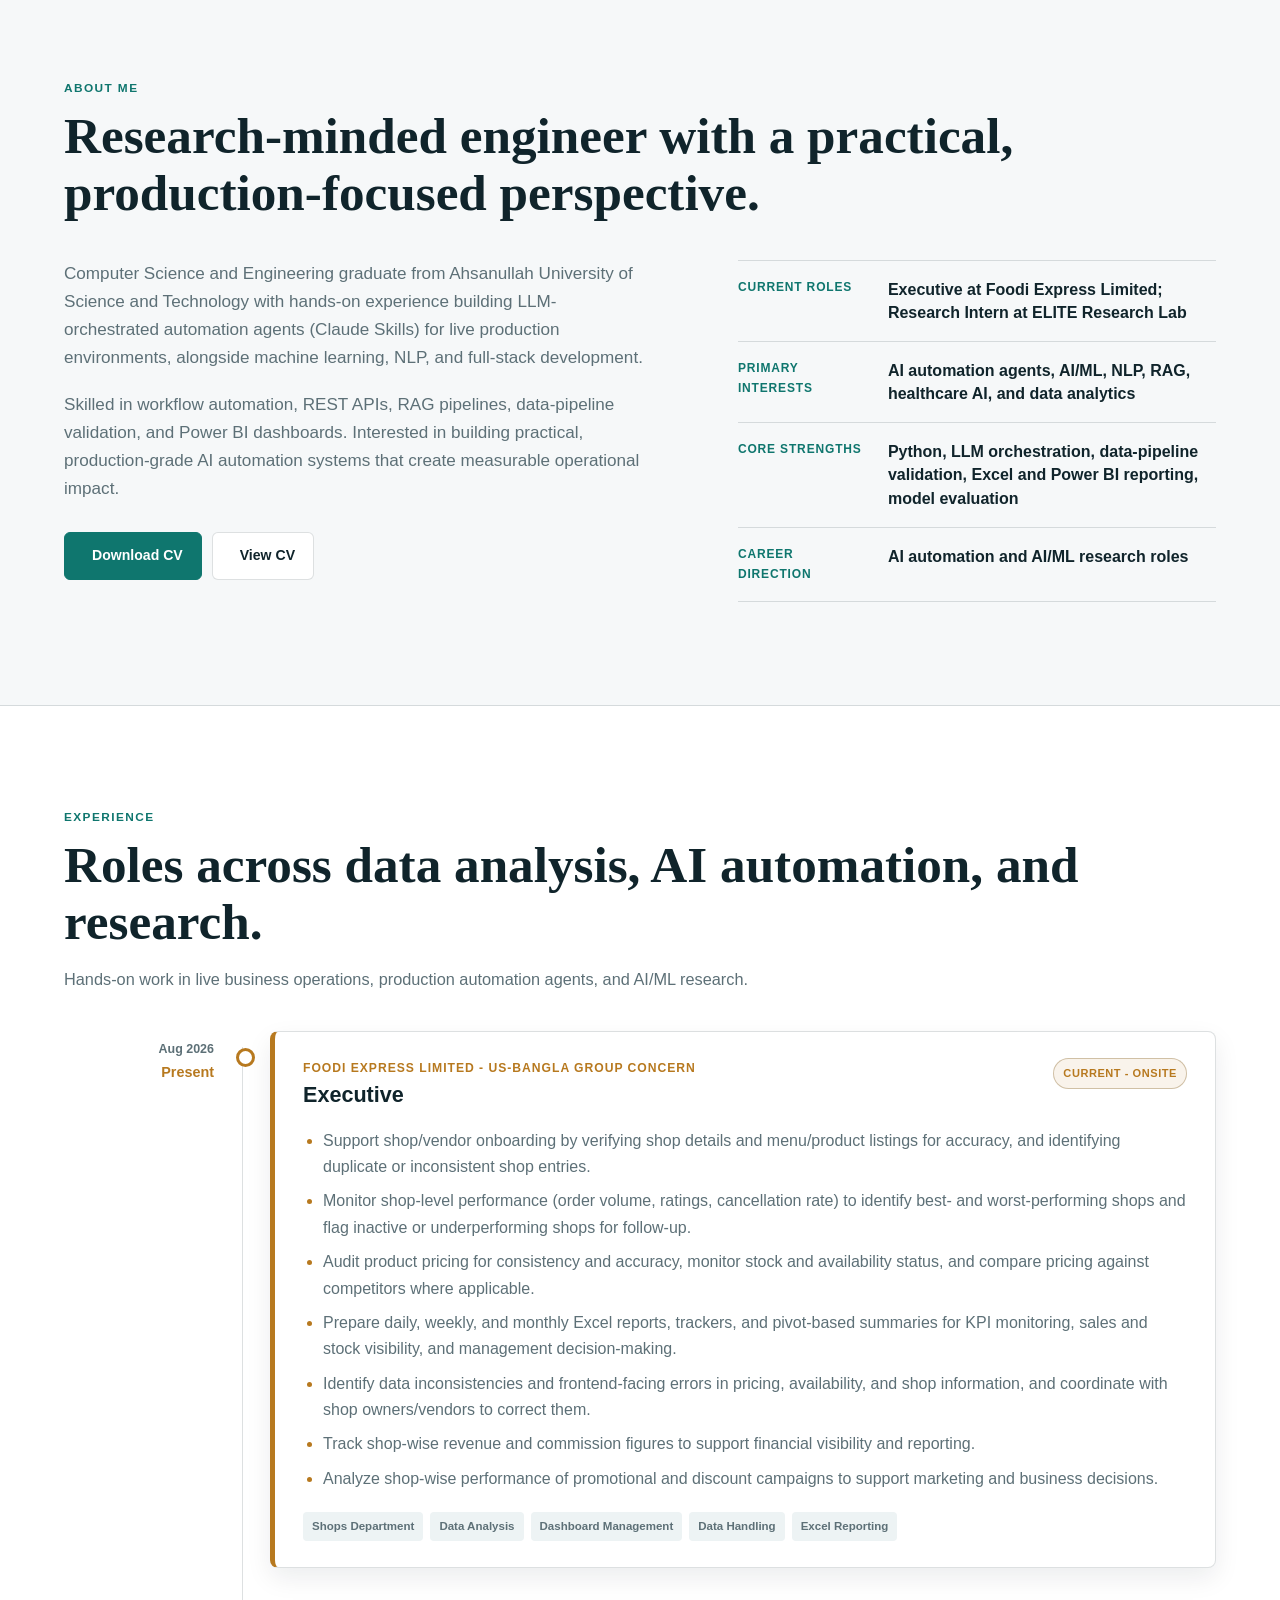
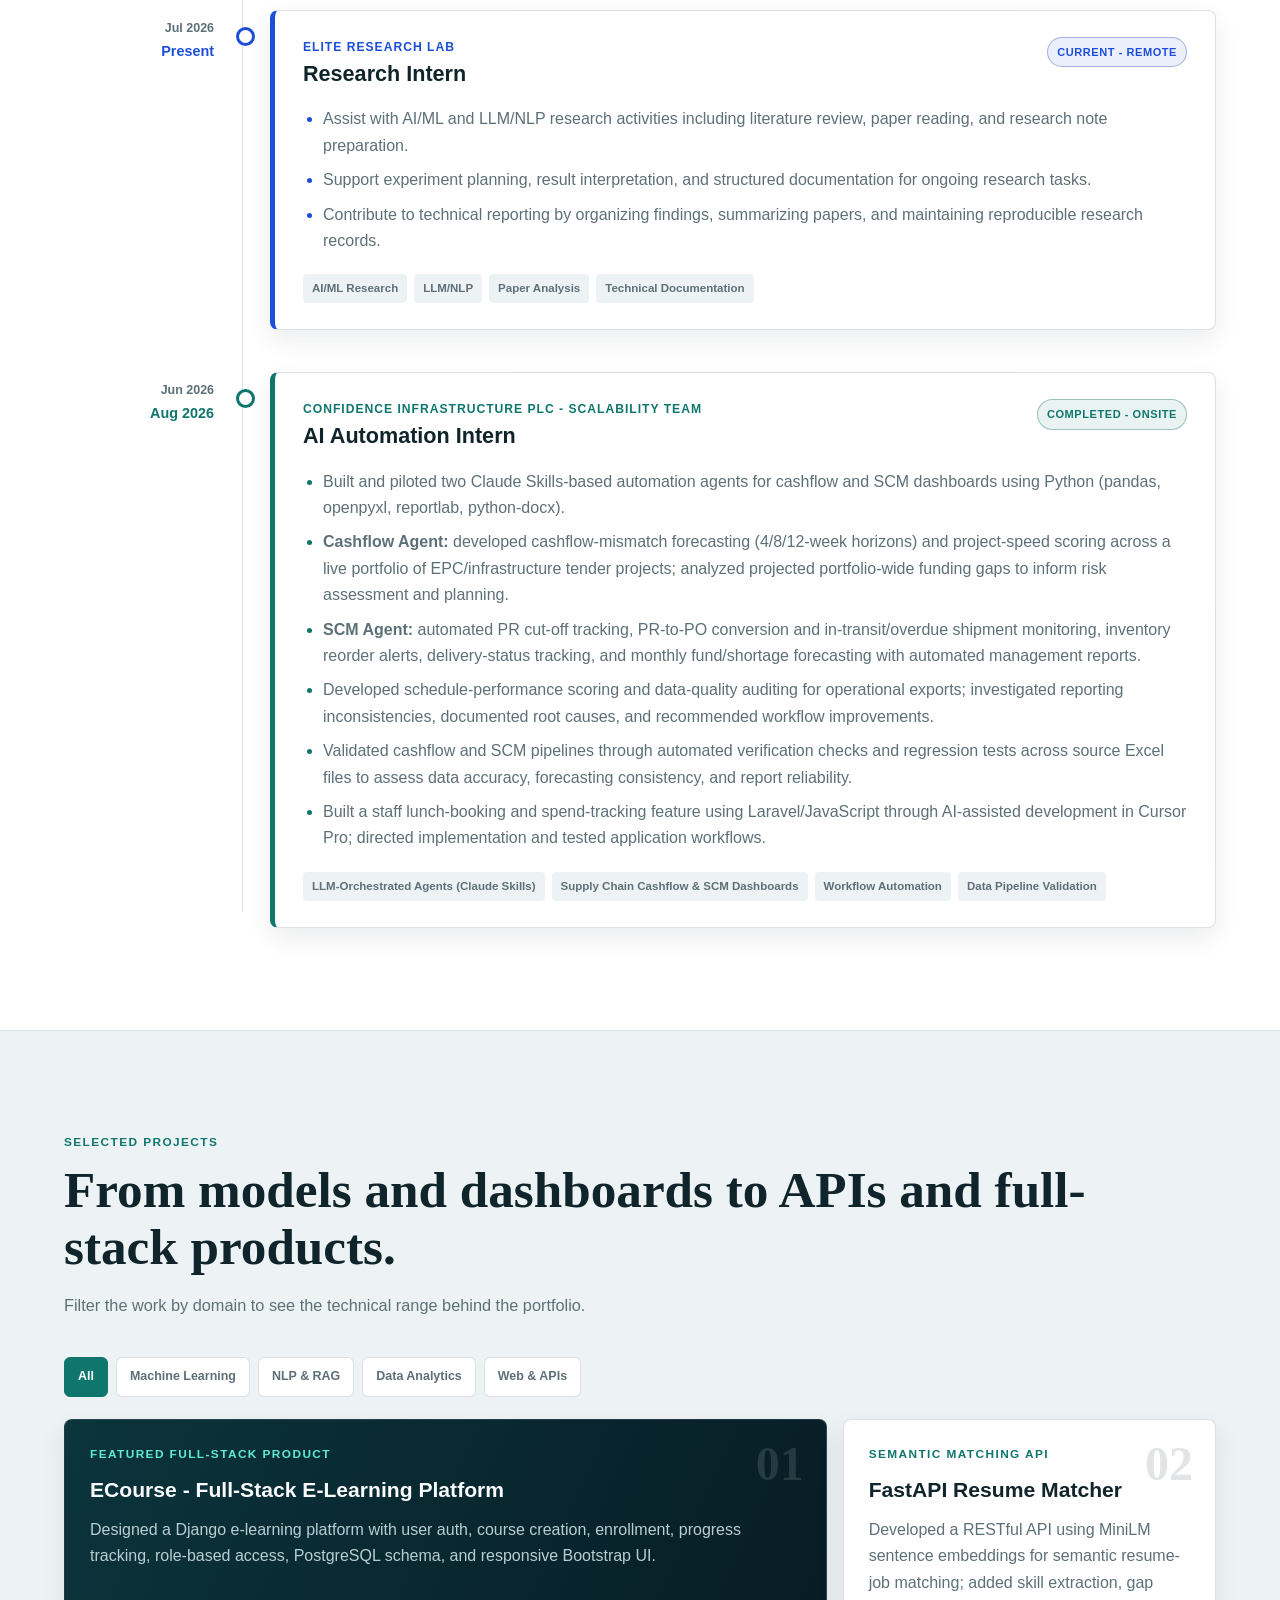
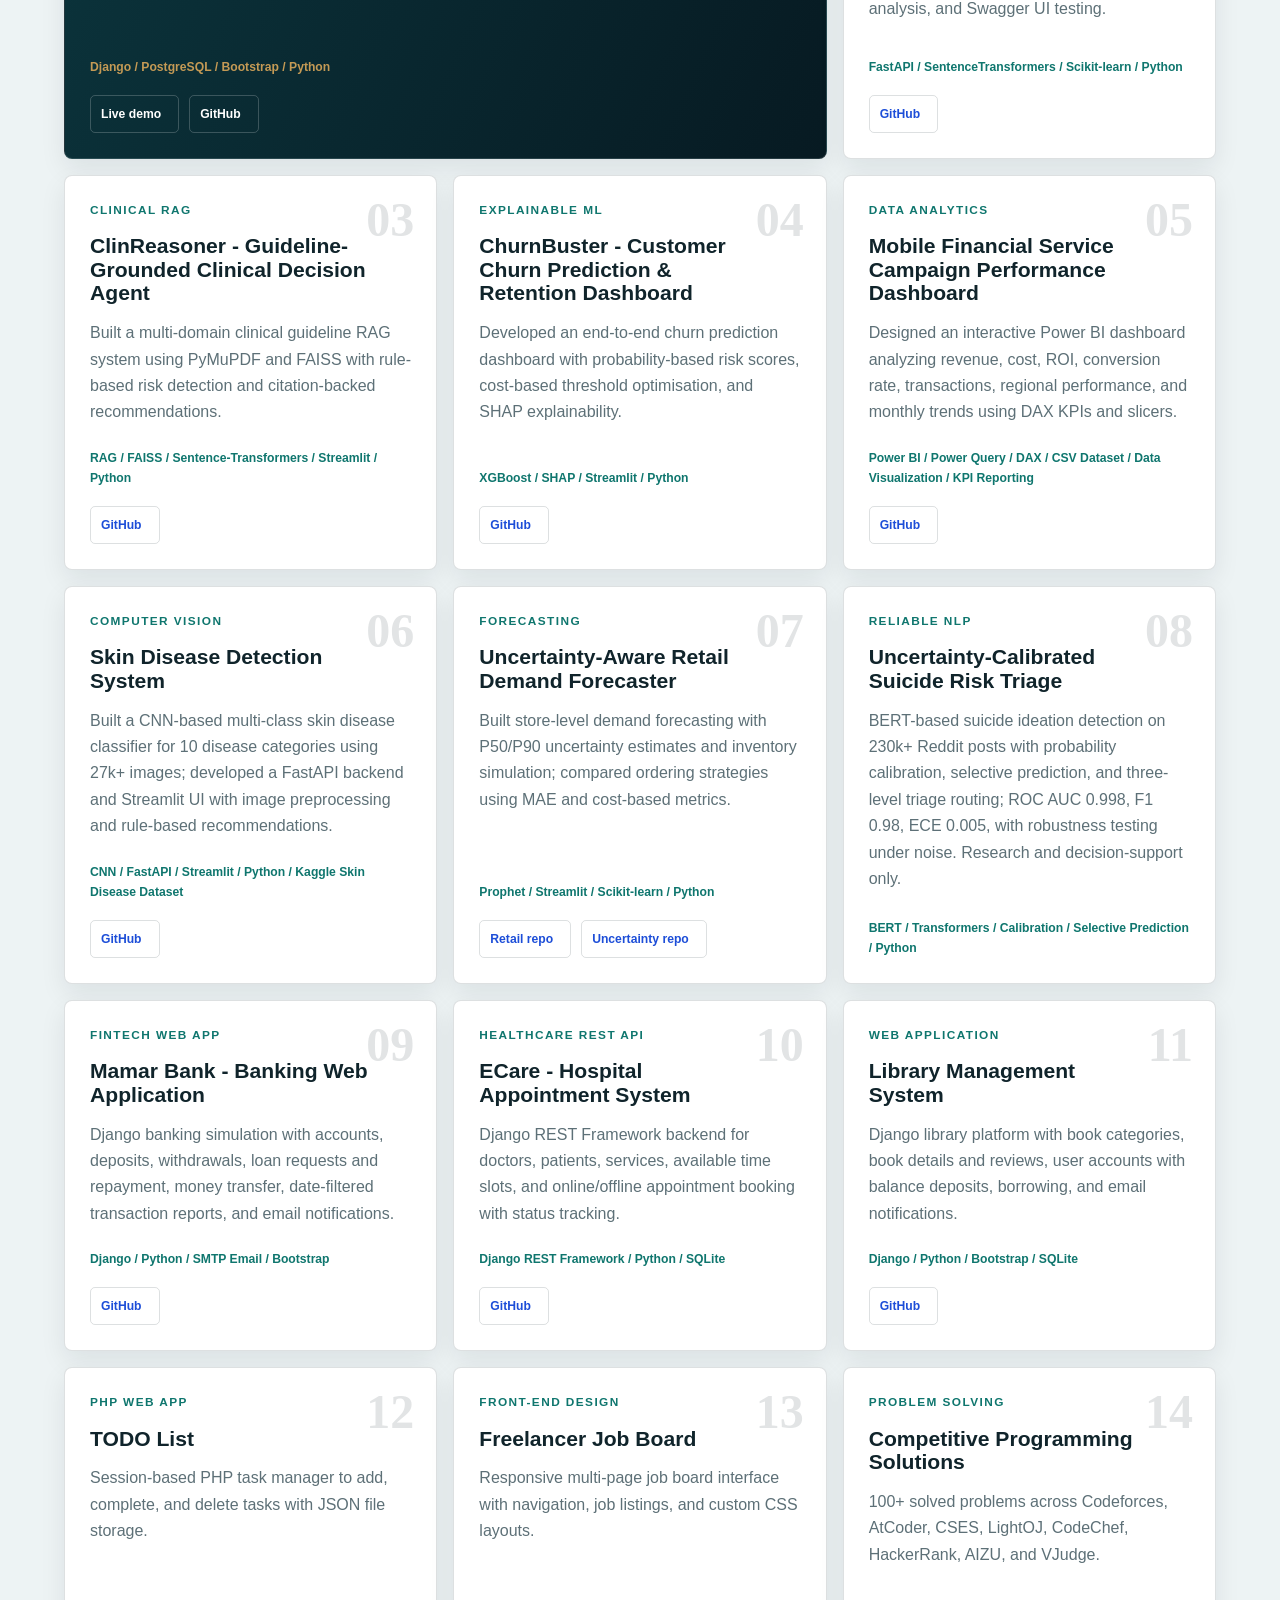
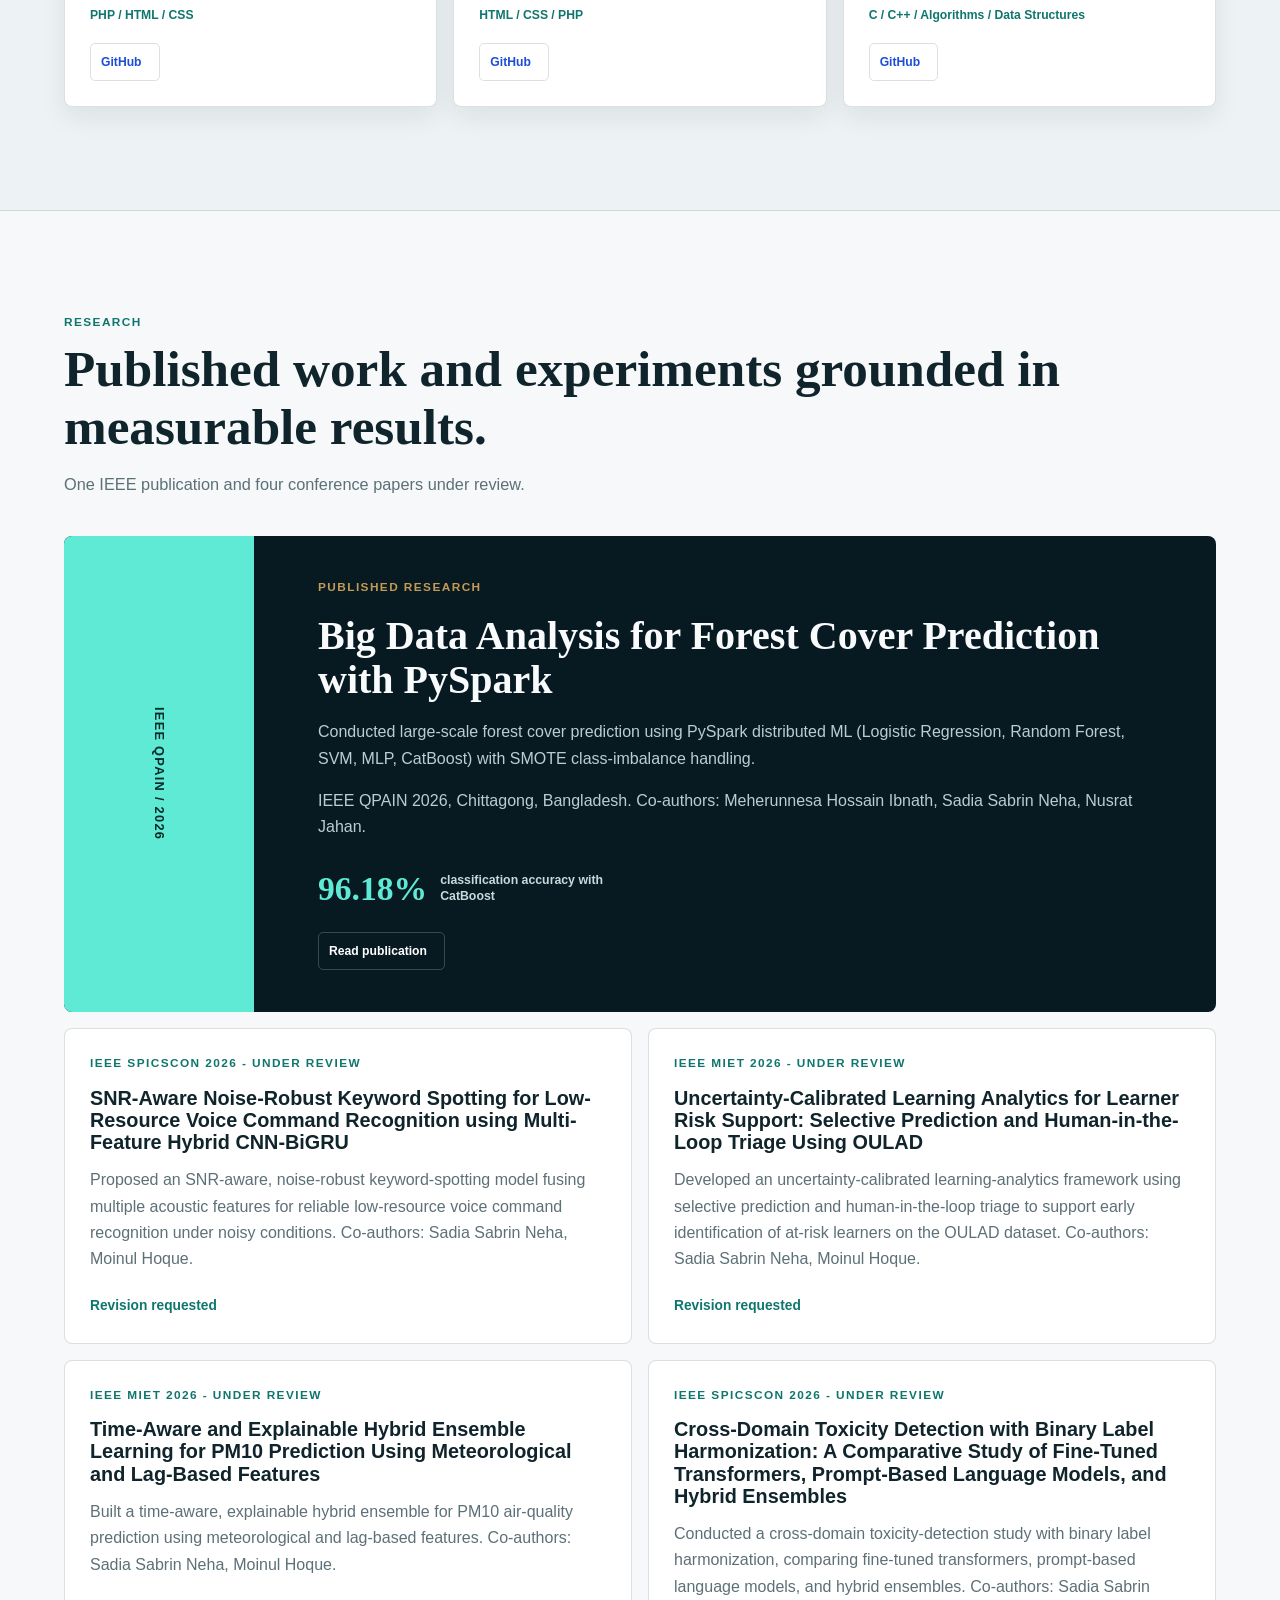
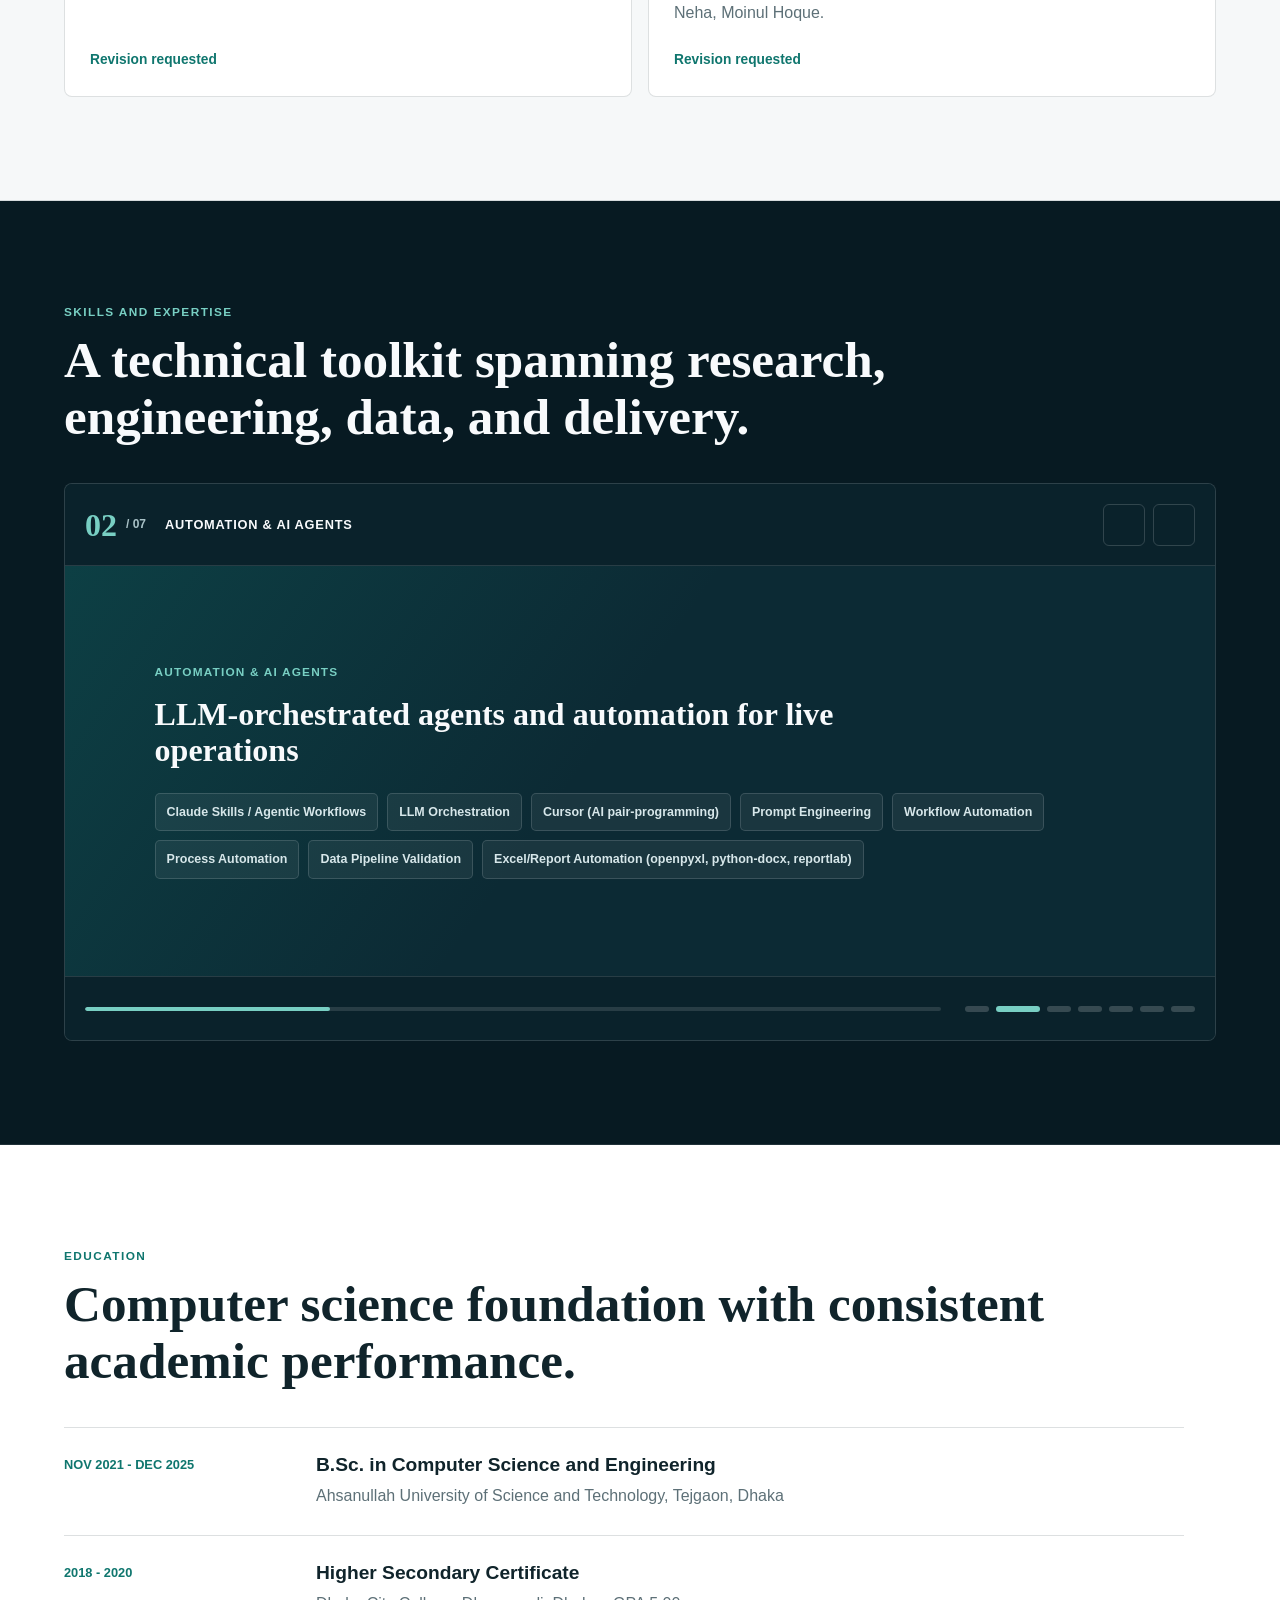
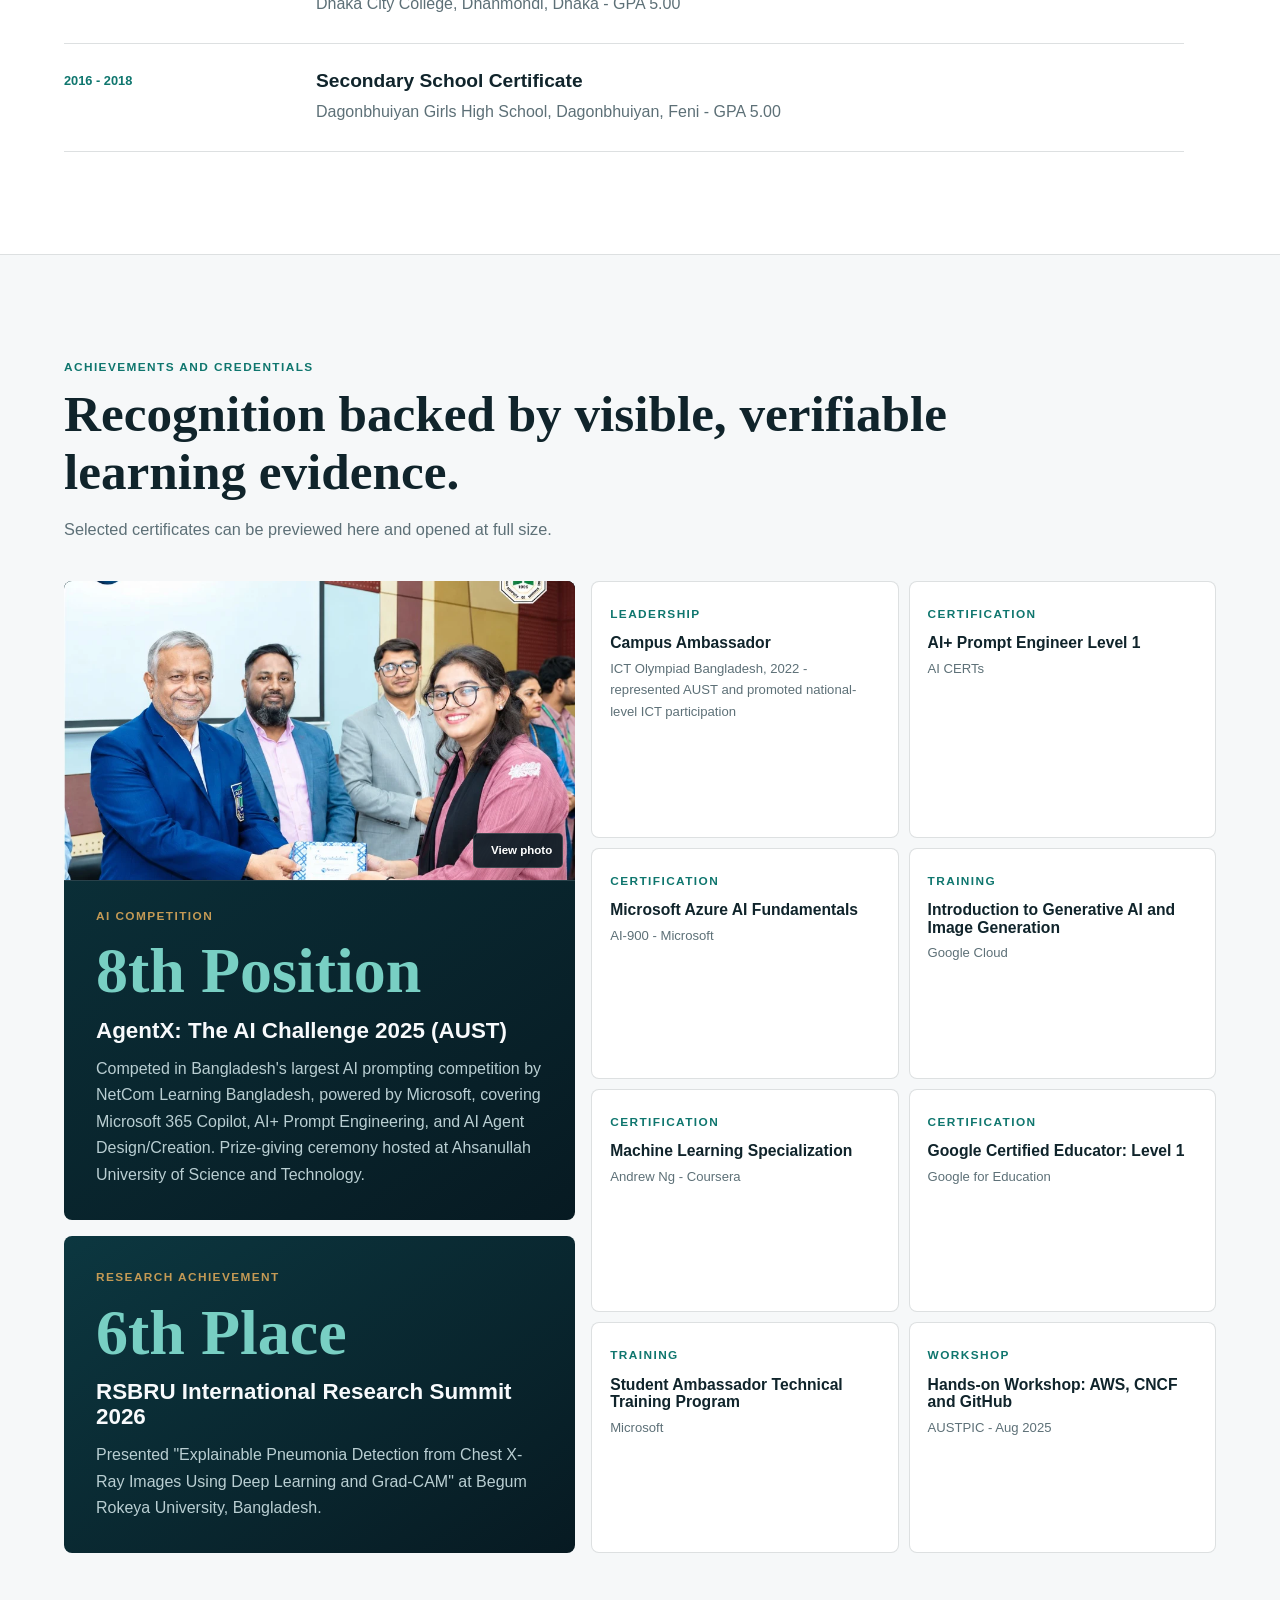
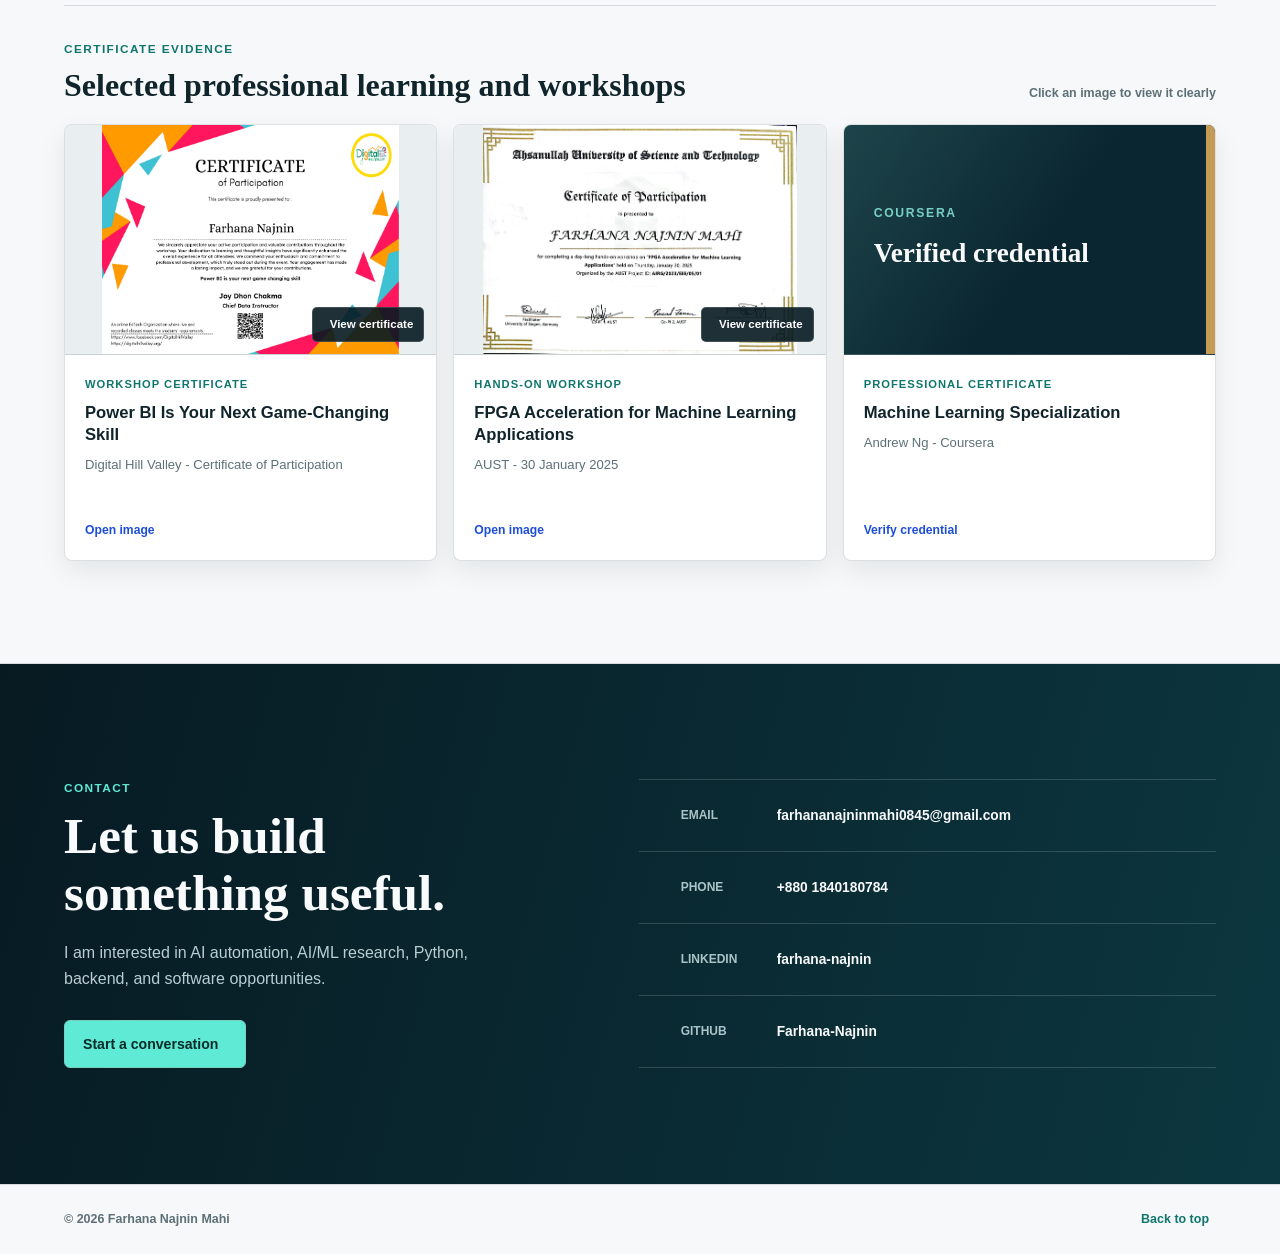
==== commit 6474c0b8: "Align Confidence experience with current CV" ====
--- a/portfolio/index.html
+++ b/portfolio/index.html
@@ -121,8 +121,8 @@
         <div class="spotlight-window">
           <a class="spotlight-card active" href="#experience">
             <span>AI automation</span>
-            <strong>Two Claude-Skills automation agents piloted on live supply-chain dashboards</strong>
-            <p>Cashflow and SCM agents at Confidence Infrastructure PLC, validated with 26,000+ automated checks and a 28-case regression suite.</p>
+            <strong>Two Claude Skills-based automation agents for cashflow and SCM dashboards</strong>
+            <p>Built cashflow forecasting and SCM workflows, data-quality checks, and a staff lunch-booking and spend-tracking feature at Confidence Infrastructure PLC.</p>
             <em>Explore experience <i data-lucide="arrow-up-right"></i></em>
           </a>
           <a class="spotlight-card" href="#experience">
@@ -283,11 +283,12 @@
                 <span class="current-badge">Completed - Onsite</span>
               </div>
               <ul>
-                <li>Built and piloted two independent Claude-Skills-based automation agents on CIPLC's internal dashboards: a <strong>Cashflow Agent</strong> for the Supply Chain Cashflow Dashboard and an <strong>SCM Agent</strong> for the Supply Chain Management (SCM) Dashboard, using Python (pandas, openpyxl, reportlab, python-docx).</li>
-                <li><strong>Cashflow Agent:</strong> built cashflow-mismatch forecasting (4/8/12-week horizons) and project-speed scoring across a live portfolio of 50+ EPC/infrastructure tender projects; diagnosed portfolio-wide funding gaps (BDT 12.37Cr at 4 weeks to BDT 65.82Cr at 12 weeks) on 36 of 50 live projects, and validated the pipeline with 26,000+ automated verification checks (0 failures) across 73 source Excel files.</li>
-                <li><strong>SCM Agent:</strong> automated PR cut-off tracking (160 uncovered PRs, BDT 10.7M), PR-to-PO conversion and in-transit/overdue shipment monitoring, inventory reorder alerts (278 flagged items, BDT 144.7M reorder value), delivery-status tracking, and monthly fund/shortage forecasting (BDT 376.4M across Jun-Sep, 1,053 shortage line items), with automated weekly/monthly management reporting.</li>
-                <li><strong>SCM Agent:</strong> built a schedule-performance scoring module and a data-quality auditor that flagged 138 export issues (malformed PO numbers, duplicate item codes, auto-filled receipts); diagnosed and documented a root-cause data-pipeline defect (a weekly Store Input overwrite) causing misleading zero PR-to-PO conversion reads, and validated the agent's logic with a 28-case regression test suite.</li>
-                <li>Built a staff lunch-booking and spend-tracking feature (Laravel/JavaScript) for Confidence Group employees entirely through AI-assisted development in Cursor Pro, directing implementation via prompt engineering in a stack outside prior hands-on experience.</li>
+                <li>Built and piloted two Claude Skills-based automation agents for cashflow and SCM dashboards using Python (pandas, openpyxl, reportlab, python-docx).</li>
+                <li><strong>Cashflow Agent:</strong> developed cashflow-mismatch forecasting (4/8/12-week horizons) and project-speed scoring across a live portfolio of EPC/infrastructure tender projects; analyzed projected portfolio-wide funding gaps to inform risk assessment and planning.</li>
+                <li><strong>SCM Agent:</strong> automated PR cut-off tracking, PR-to-PO conversion and in-transit/overdue shipment monitoring, inventory reorder alerts, delivery-status tracking, and monthly fund/shortage forecasting with automated management reports.</li>
+                <li>Developed schedule-performance scoring and data-quality auditing for operational exports; investigated reporting inconsistencies, documented root causes, and recommended workflow improvements.</li>
+                <li>Validated cashflow and SCM pipelines through automated verification checks and regression tests across source Excel files to assess data accuracy, forecasting consistency, and report reliability.</li>
+                <li>Built a staff lunch-booking and spend-tracking feature using Laravel/JavaScript through AI-assisted development in Cursor Pro; directed implementation and tested application workflows.</li>
               </ul>
               <div class="role-tags"><span>LLM-Orchestrated Agents (Claude Skills)</span><span>Supply Chain Cashflow &amp; SCM Dashboards</span><span>Workflow Automation</span><span>Data Pipeline Validation</span></div>
             </div>
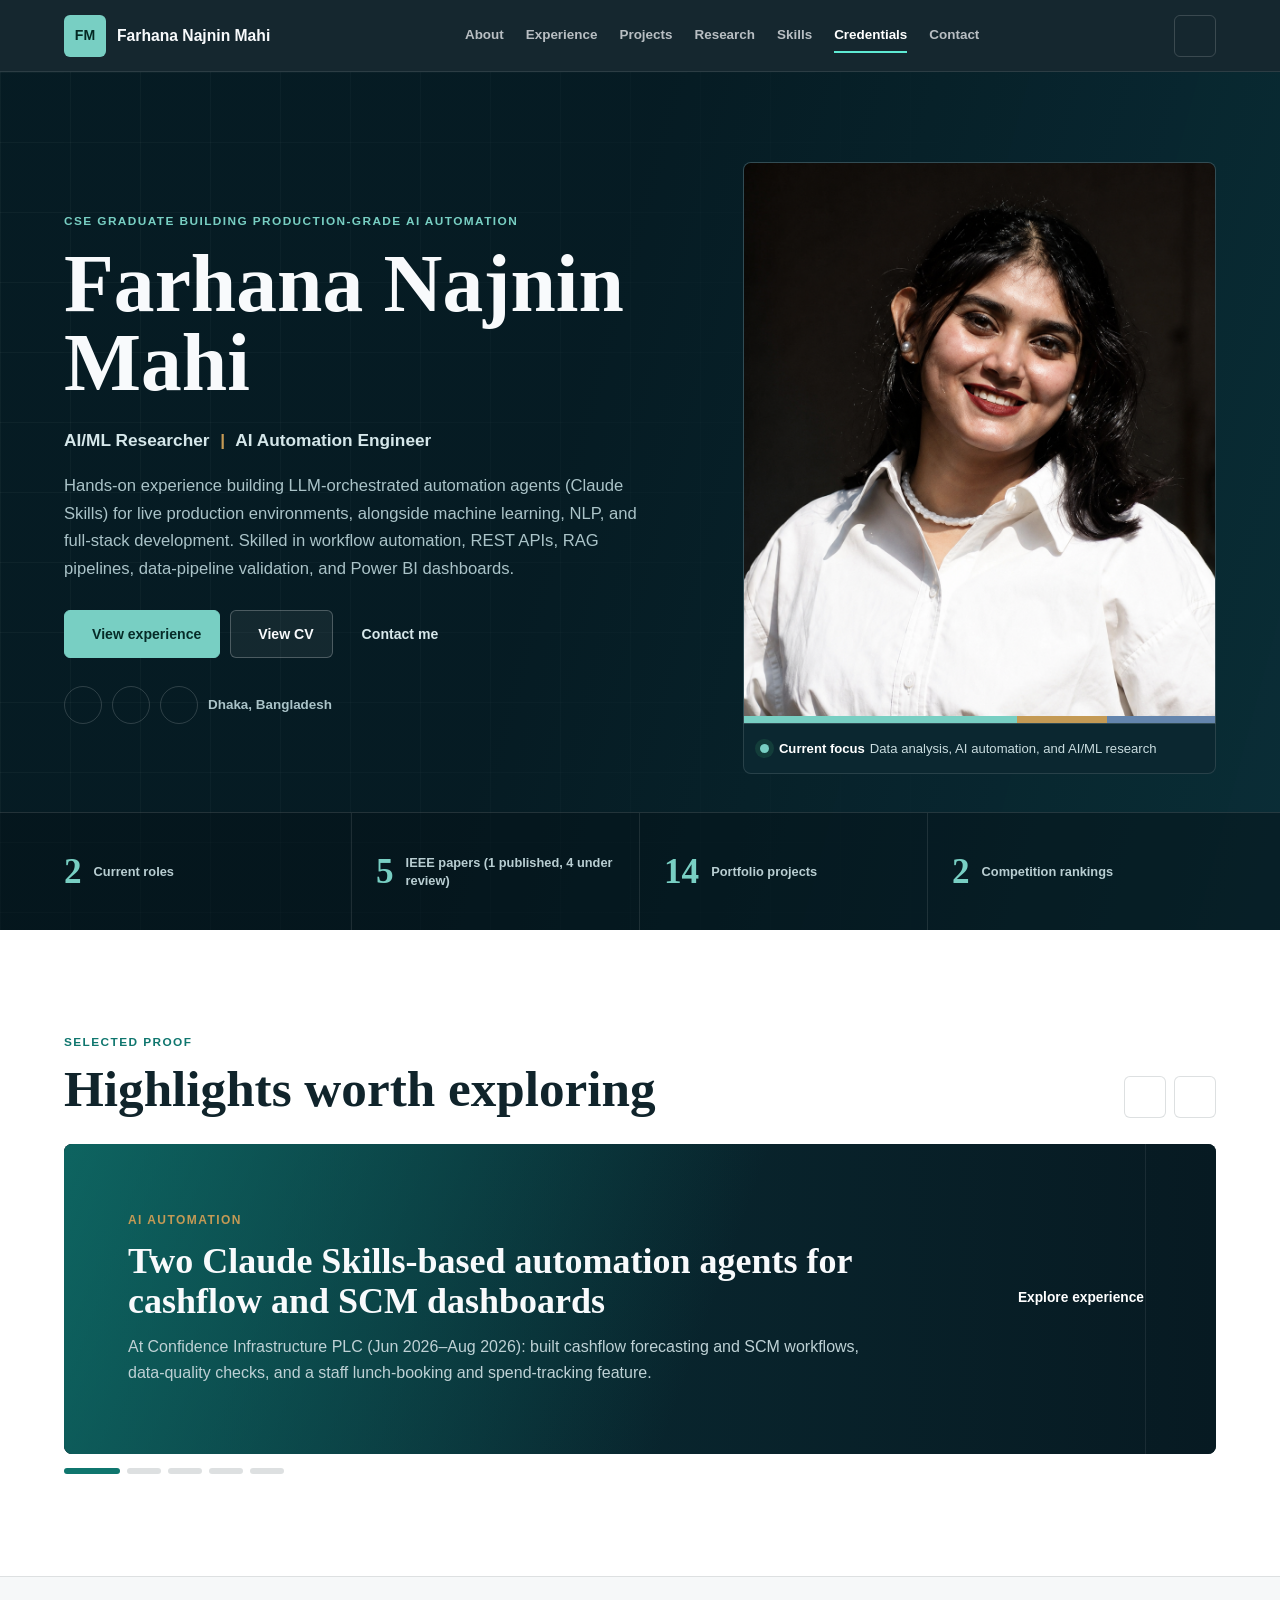
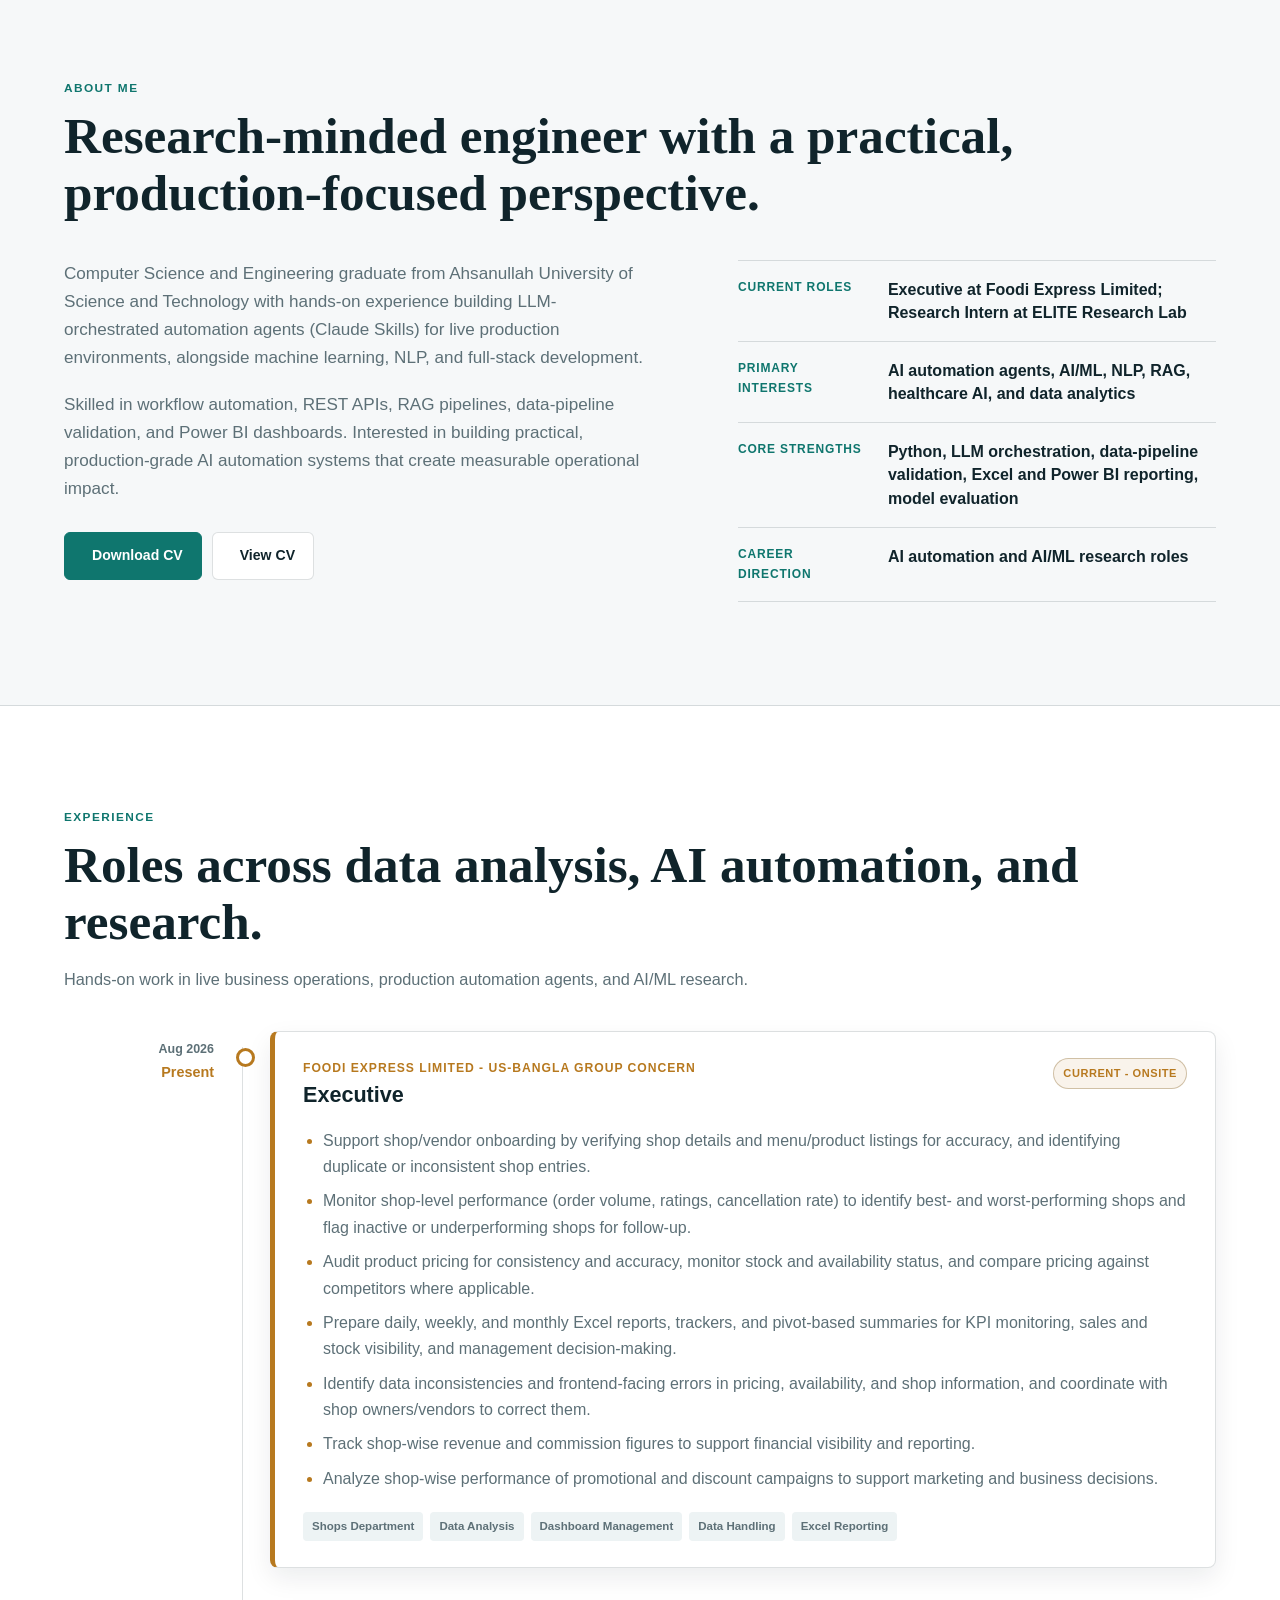
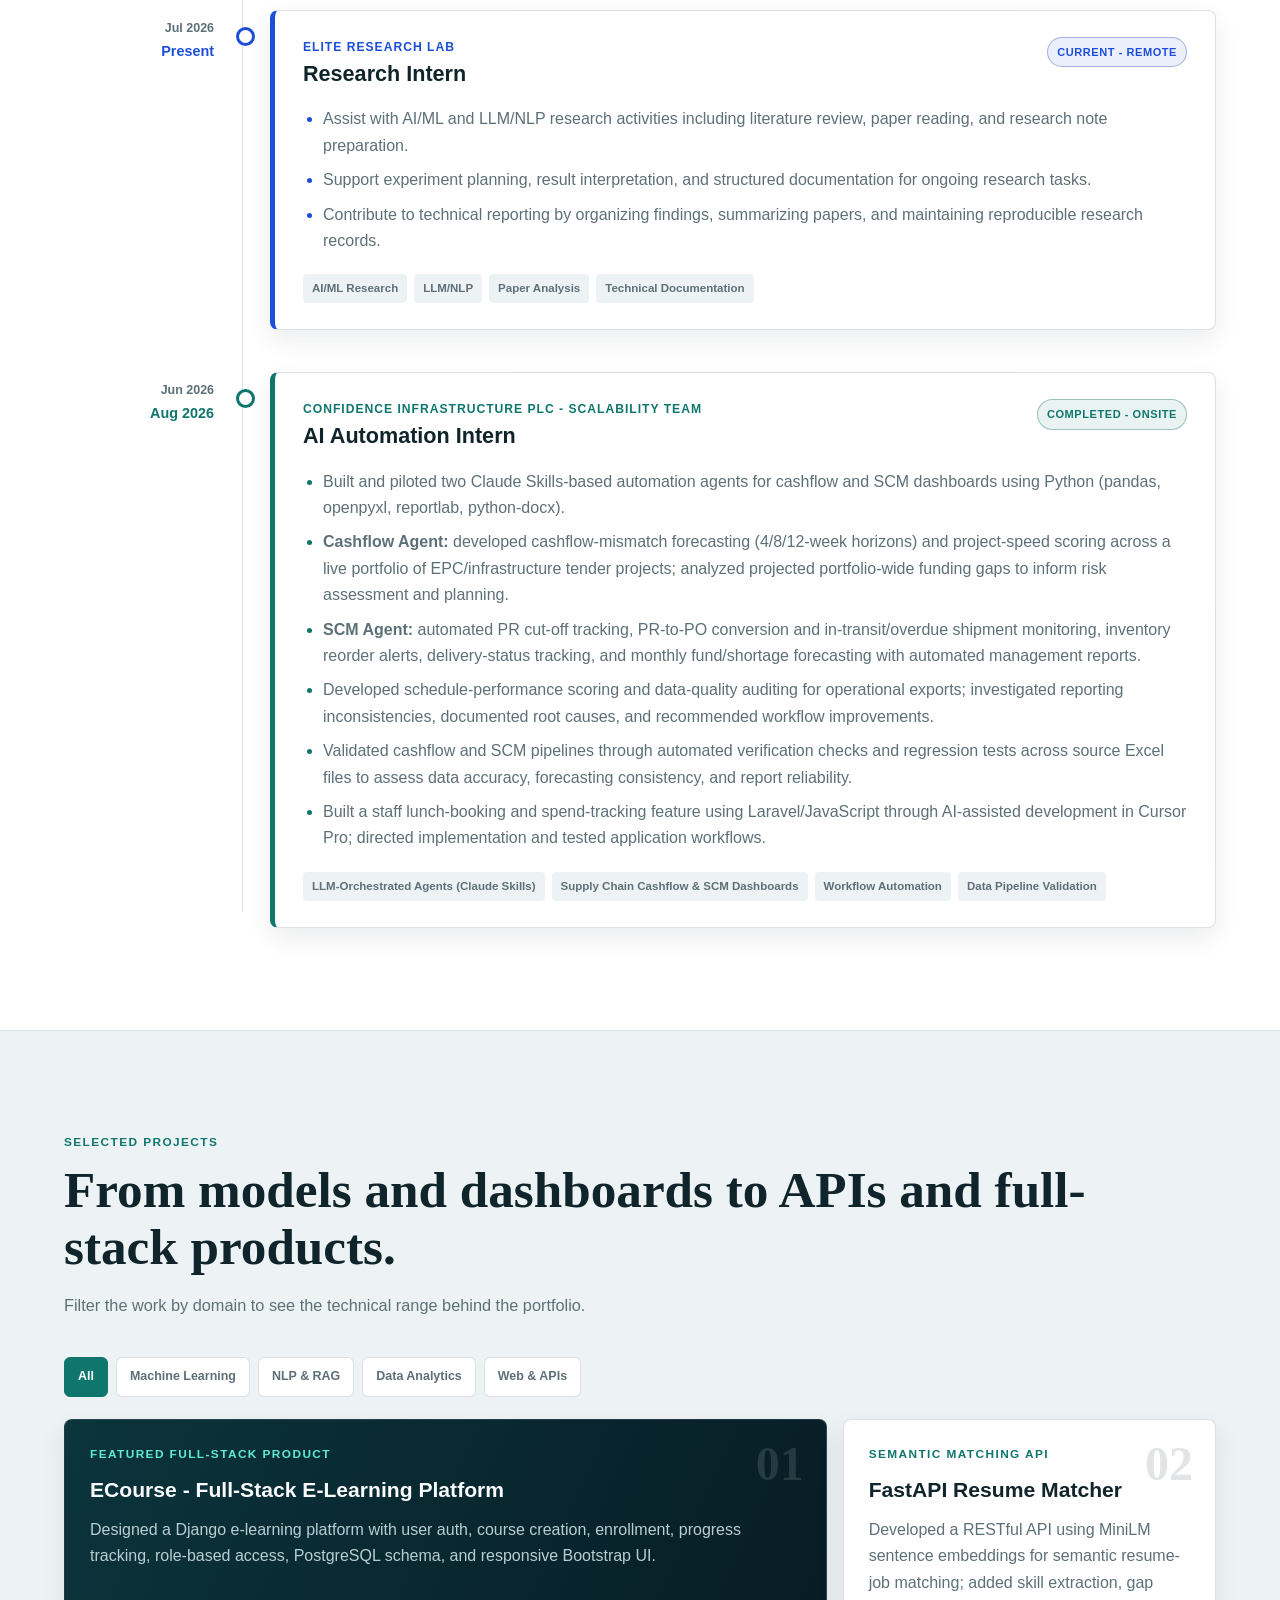
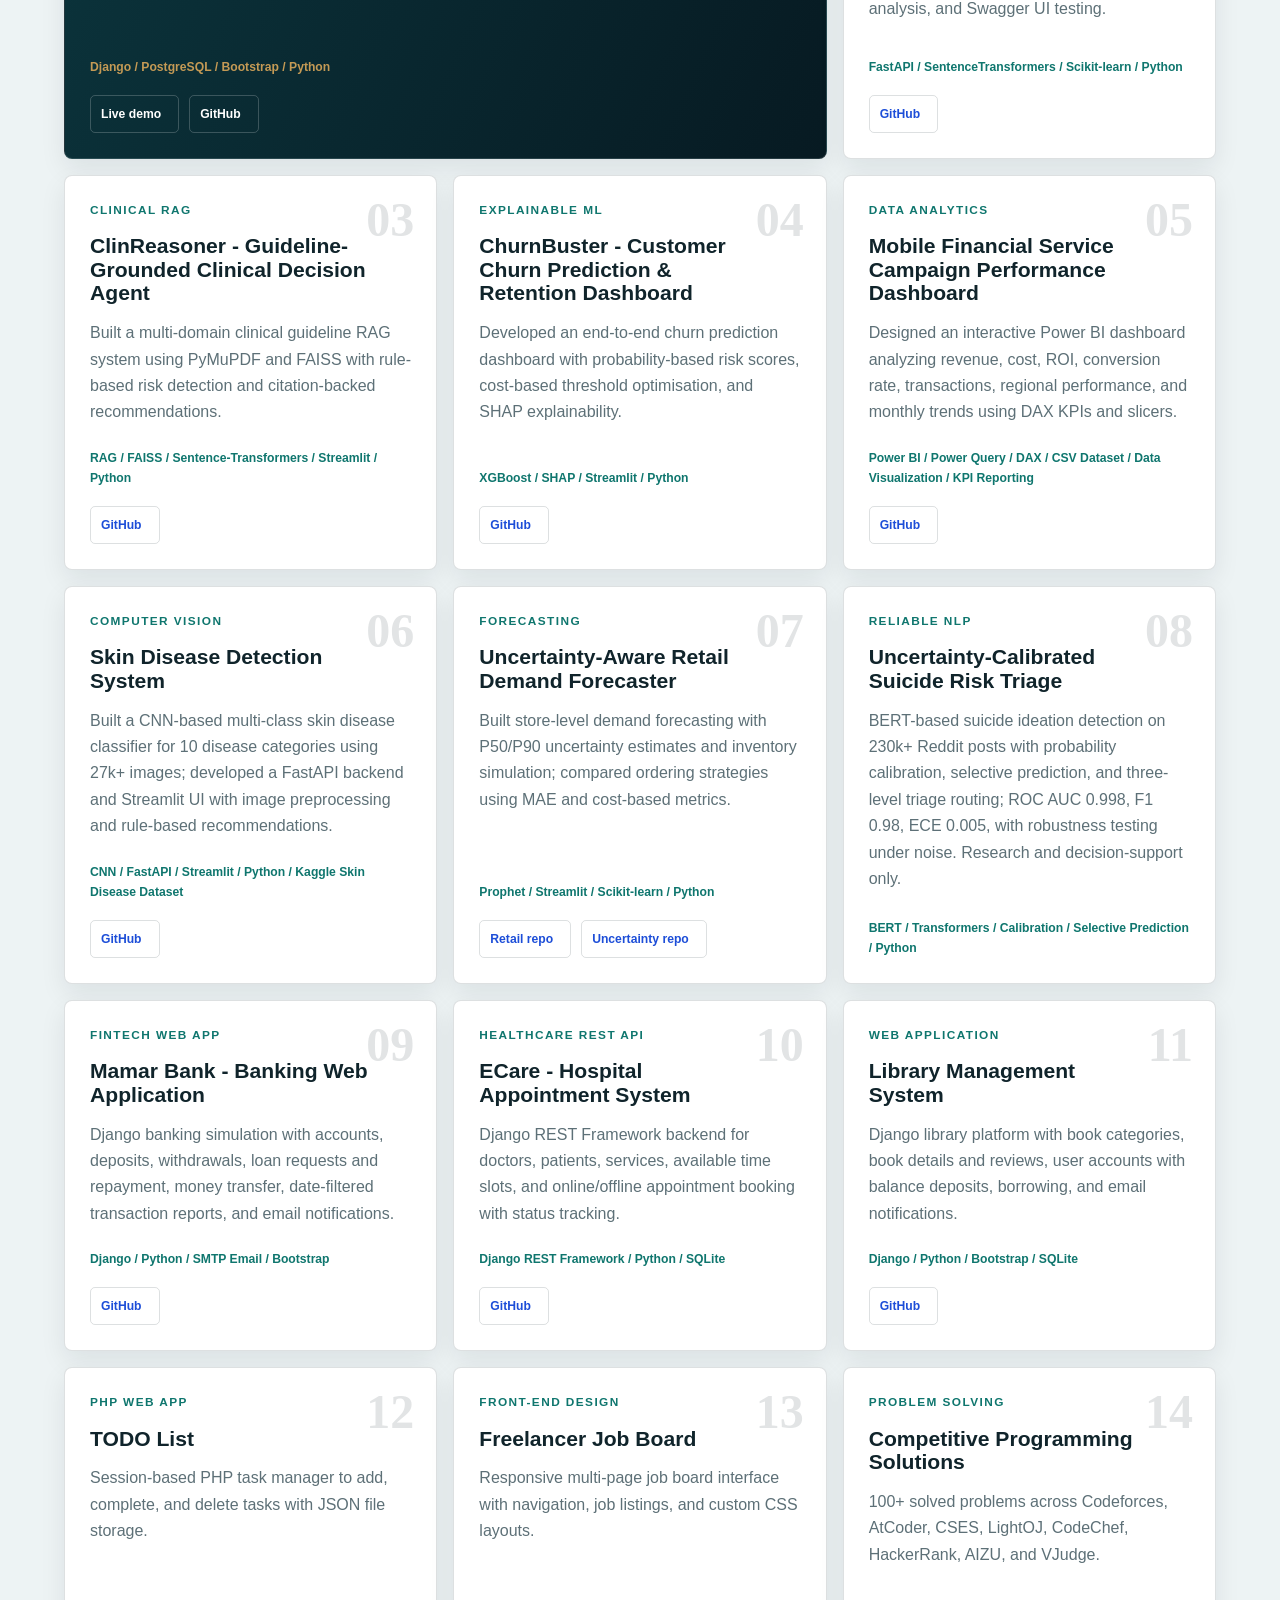
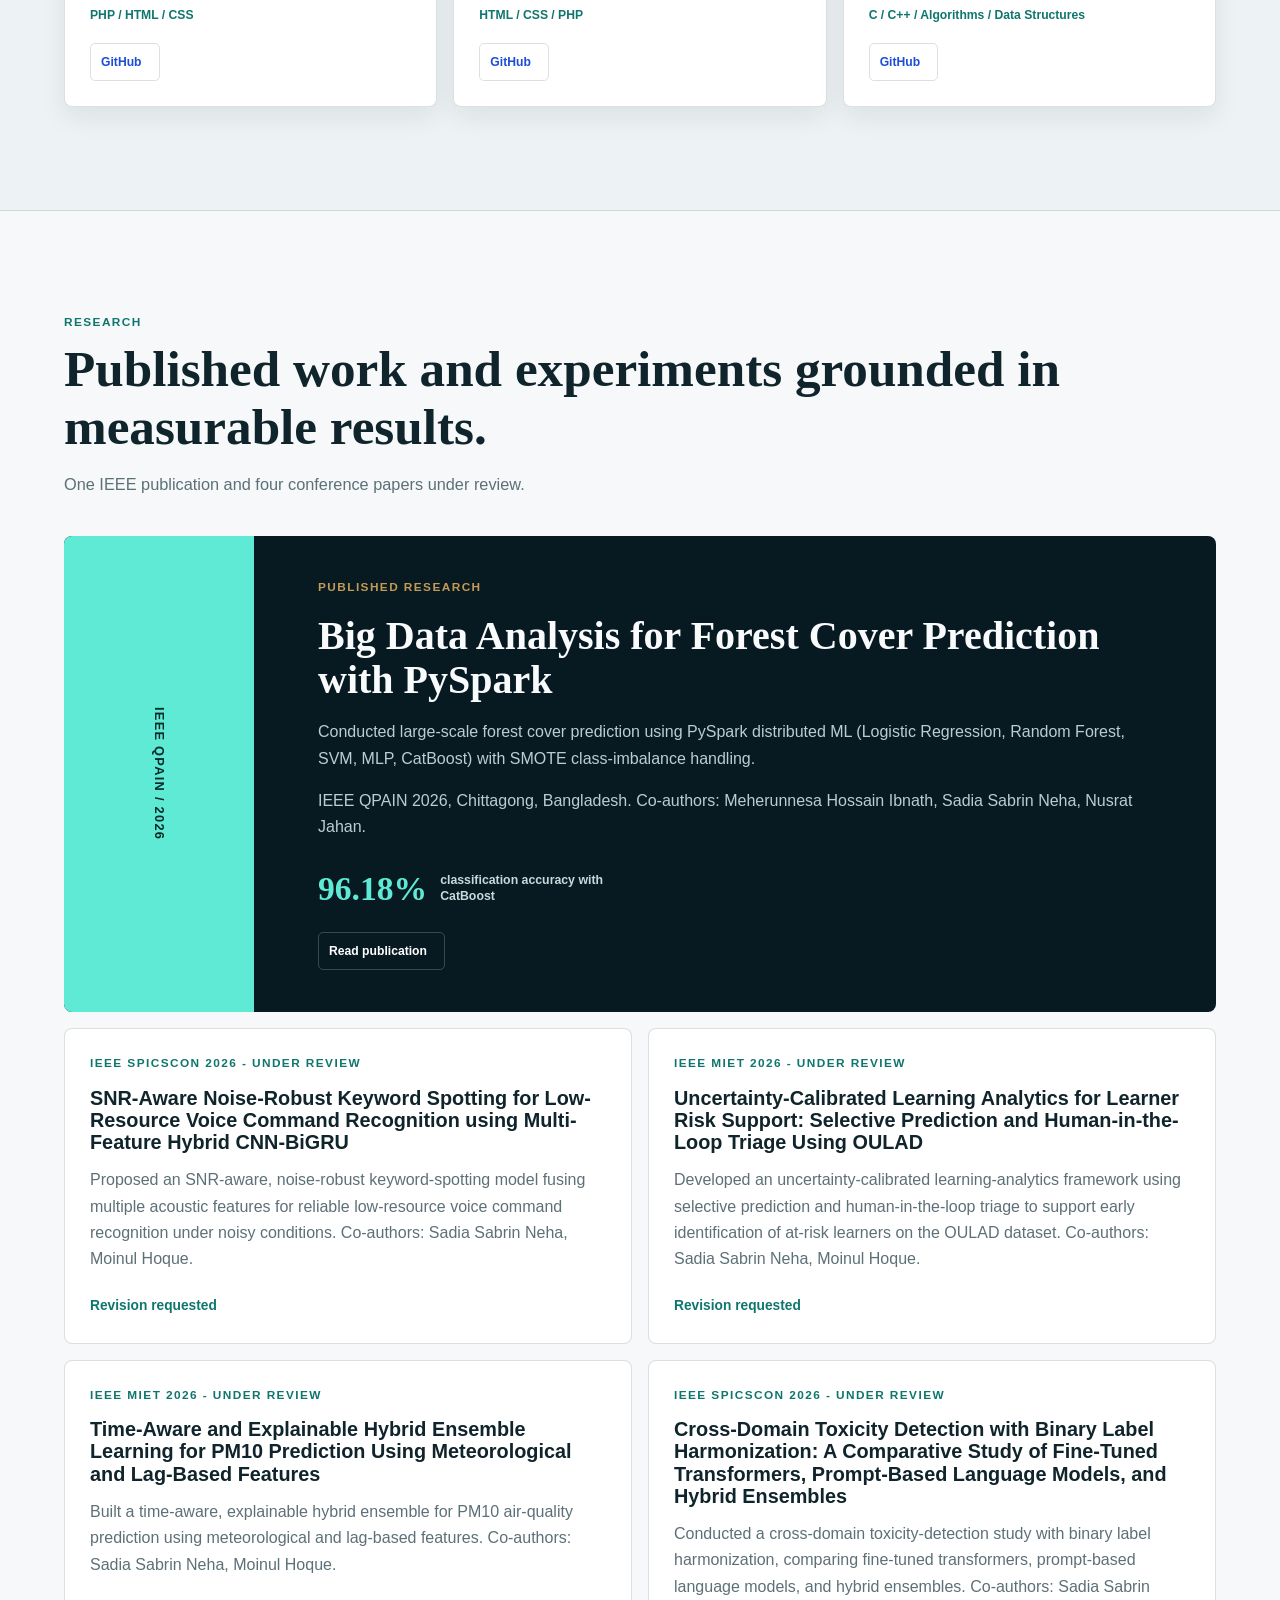
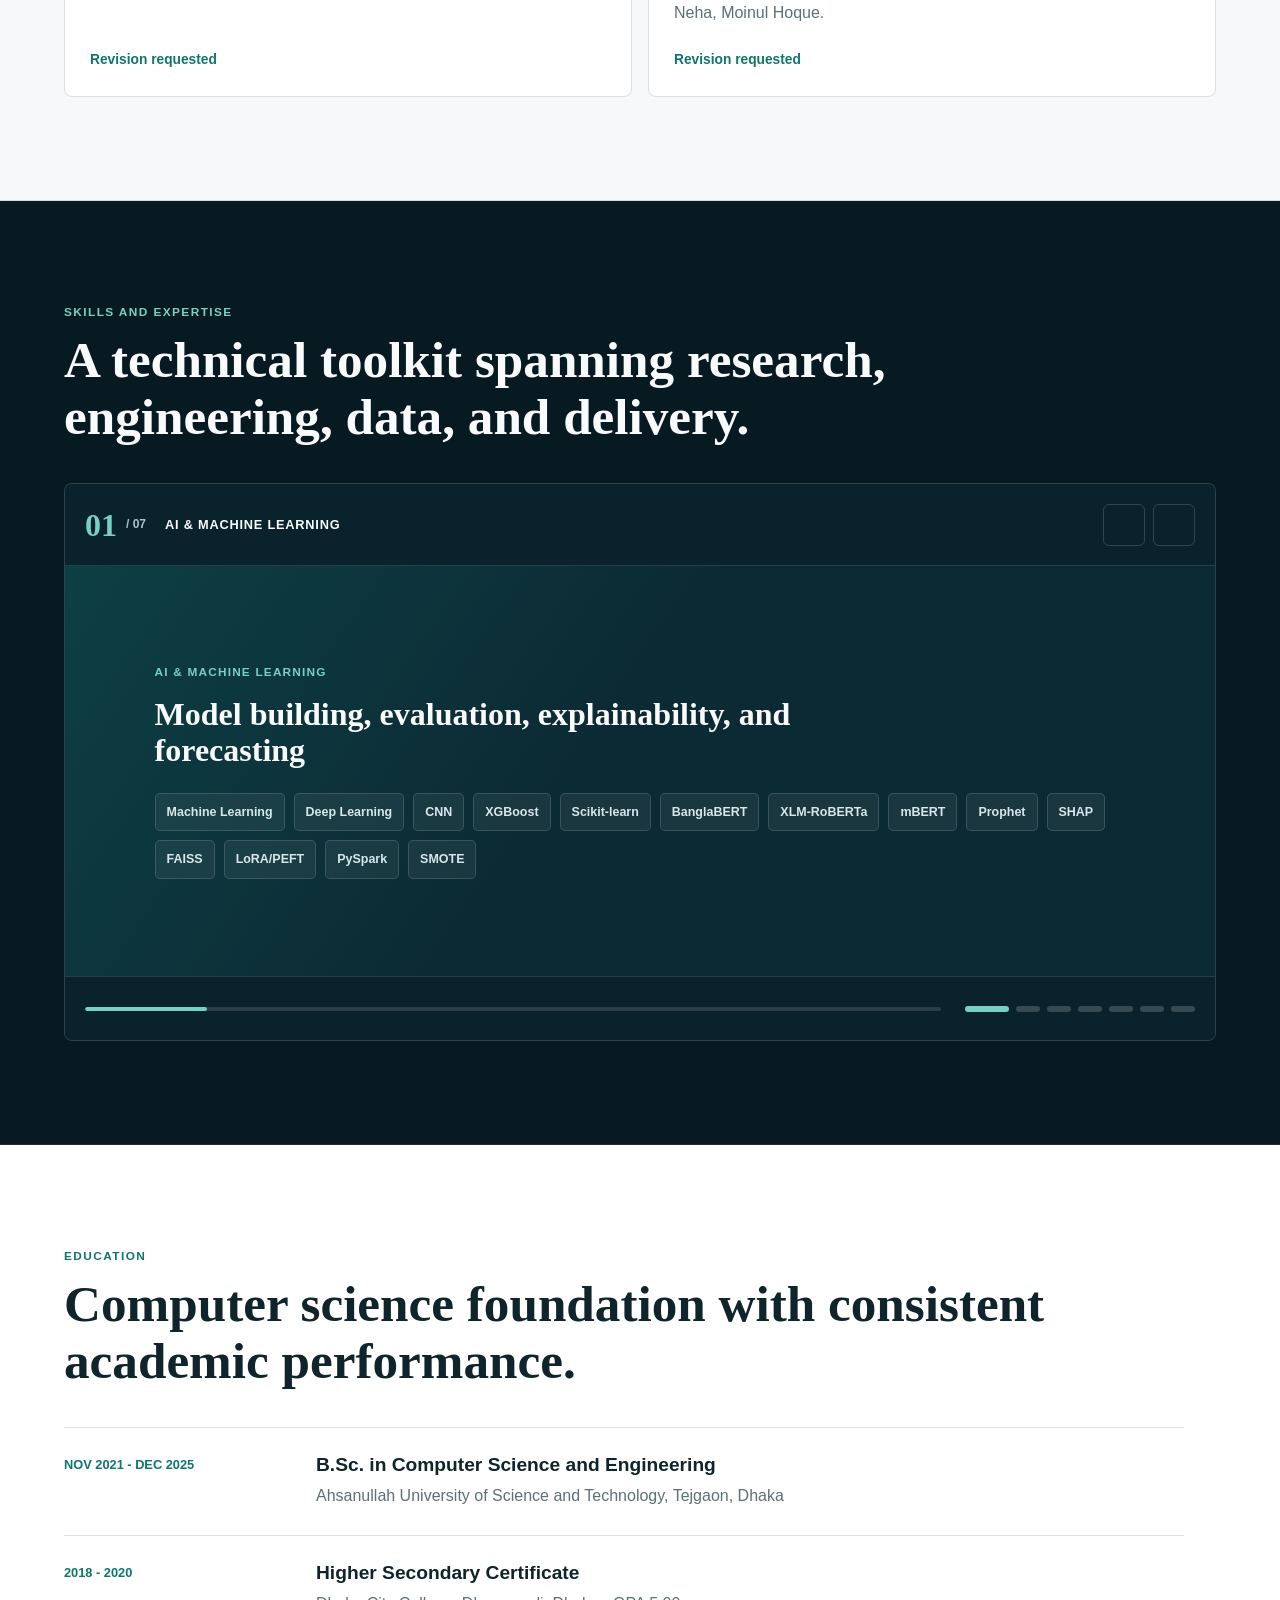
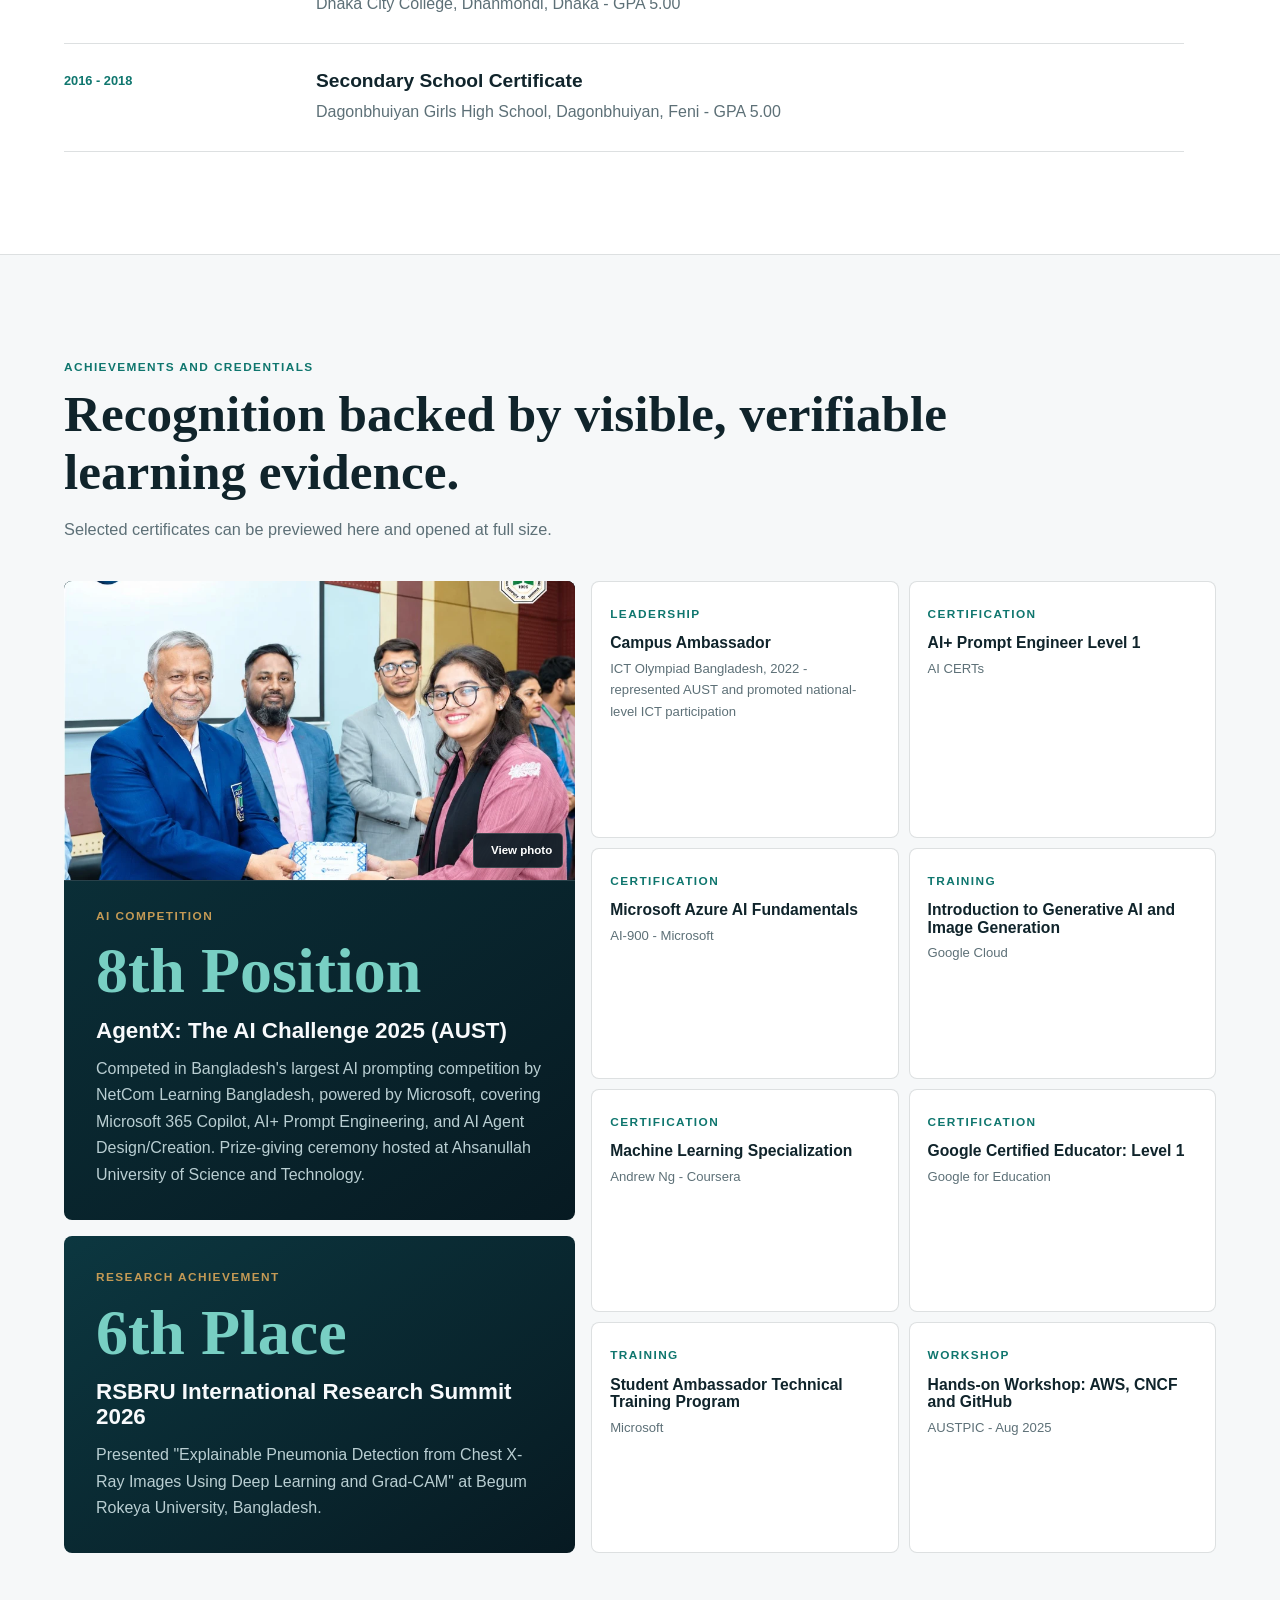
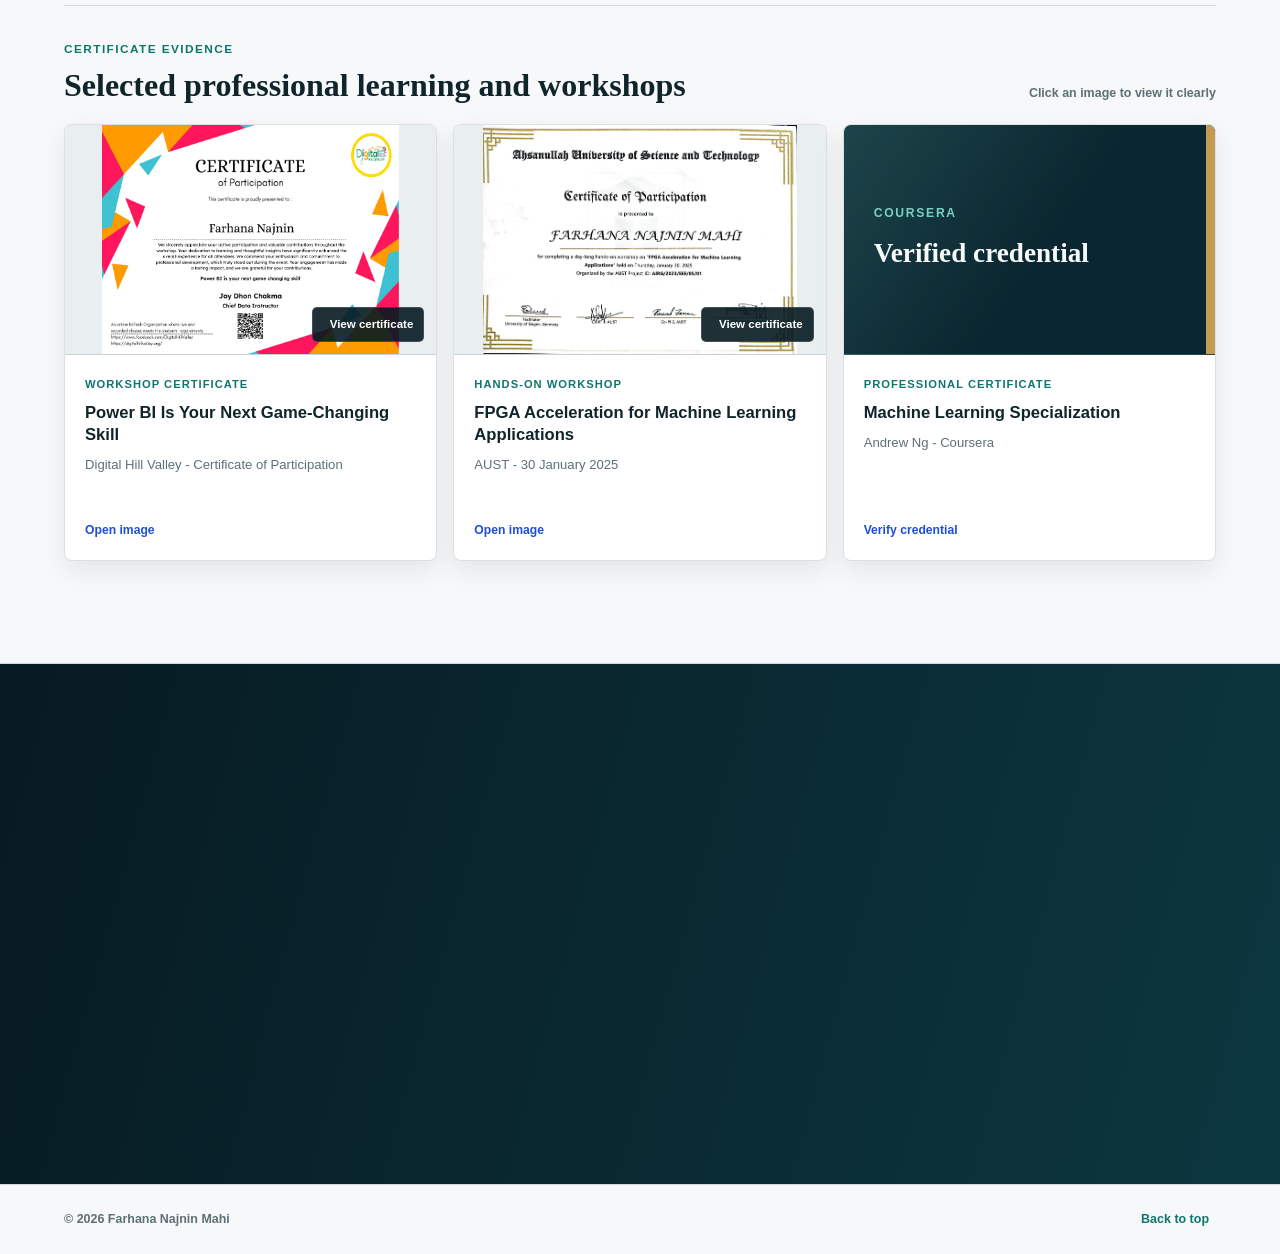
==== commit 2aaef344: "Show Confidence internship dates in overview" ====
--- a/portfolio/index.html
+++ b/portfolio/index.html
@@ -122,7 +122,7 @@
           <a class="spotlight-card active" href="#experience">
             <span>AI automation</span>
             <strong>Two Claude Skills-based automation agents for cashflow and SCM dashboards</strong>
-            <p>Built cashflow forecasting and SCM workflows, data-quality checks, and a staff lunch-booking and spend-tracking feature at Confidence Infrastructure PLC.</p>
+            <p>At Confidence Infrastructure PLC (Jun 2026–Aug 2026): built cashflow forecasting and SCM workflows, data-quality checks, and a staff lunch-booking and spend-tracking feature.</p>
             <em>Explore experience <i data-lucide="arrow-up-right"></i></em>
           </a>
           <a class="spotlight-card" href="#experience">
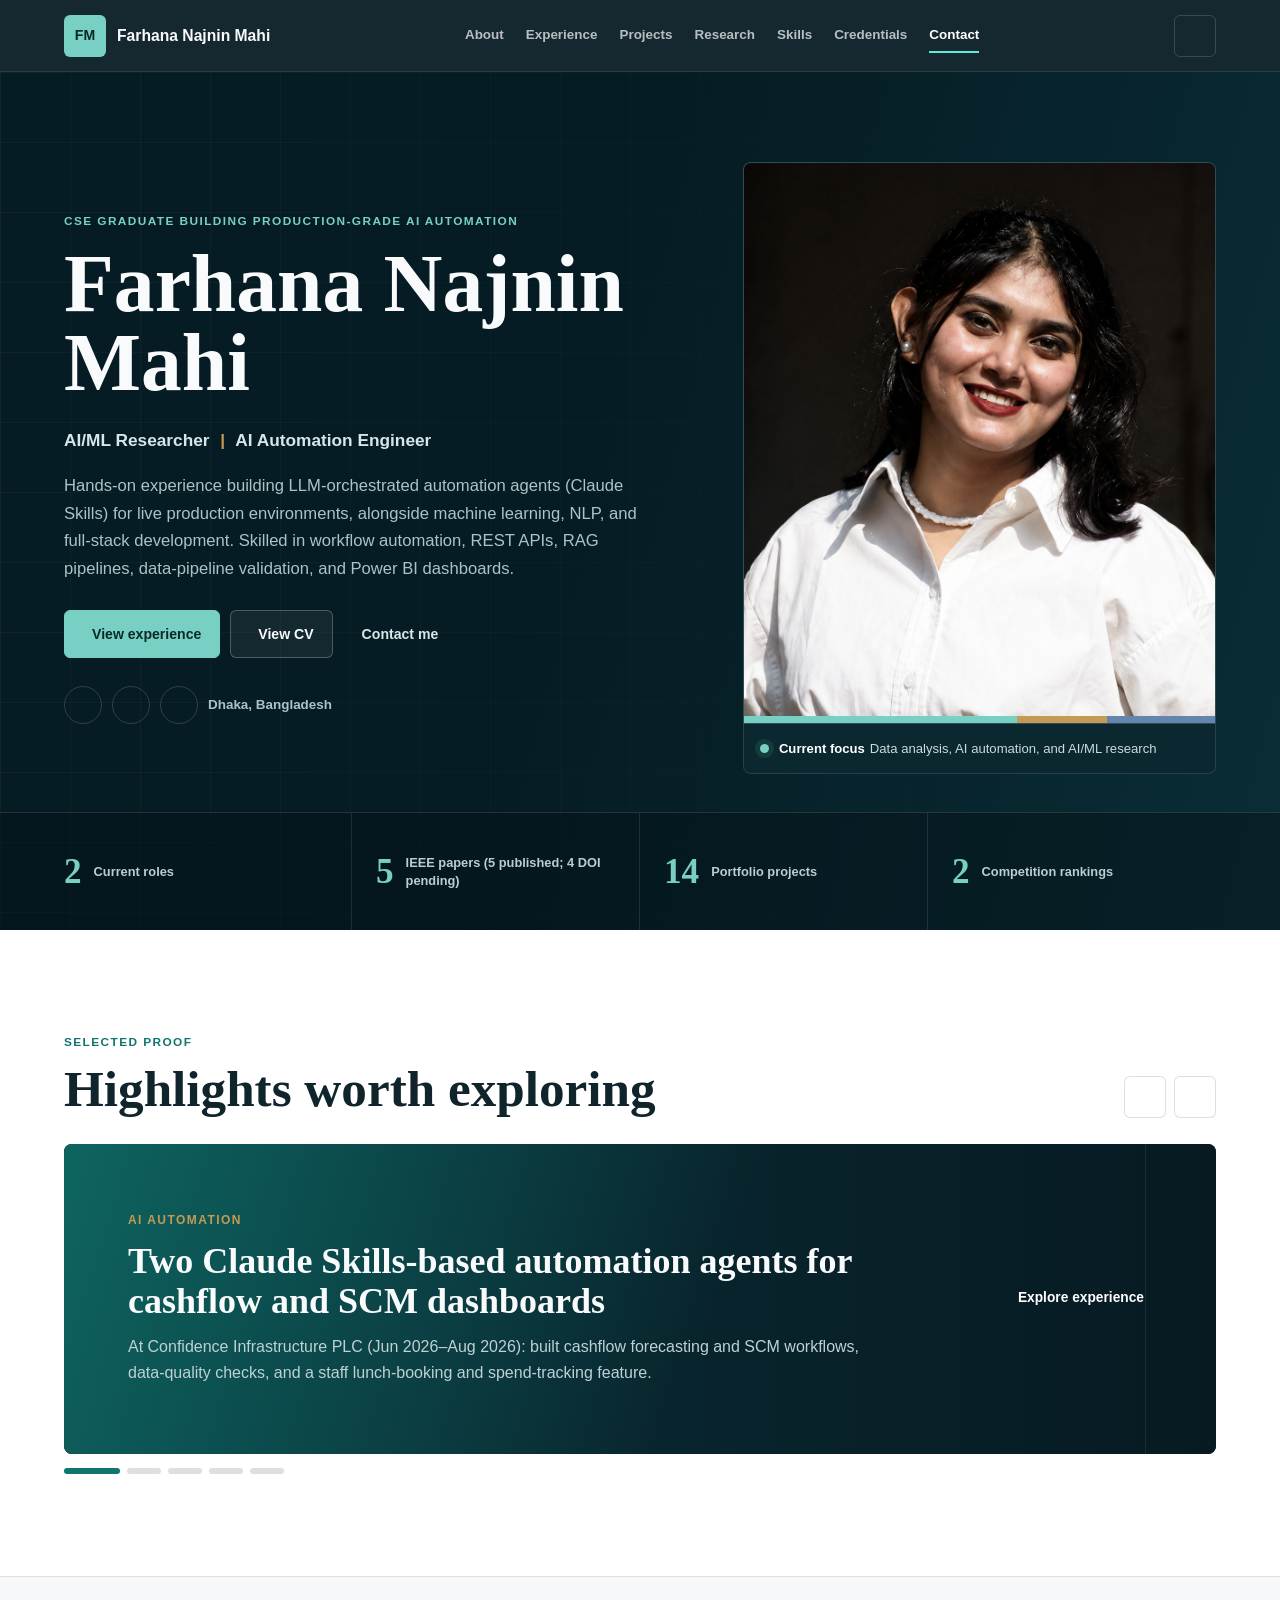
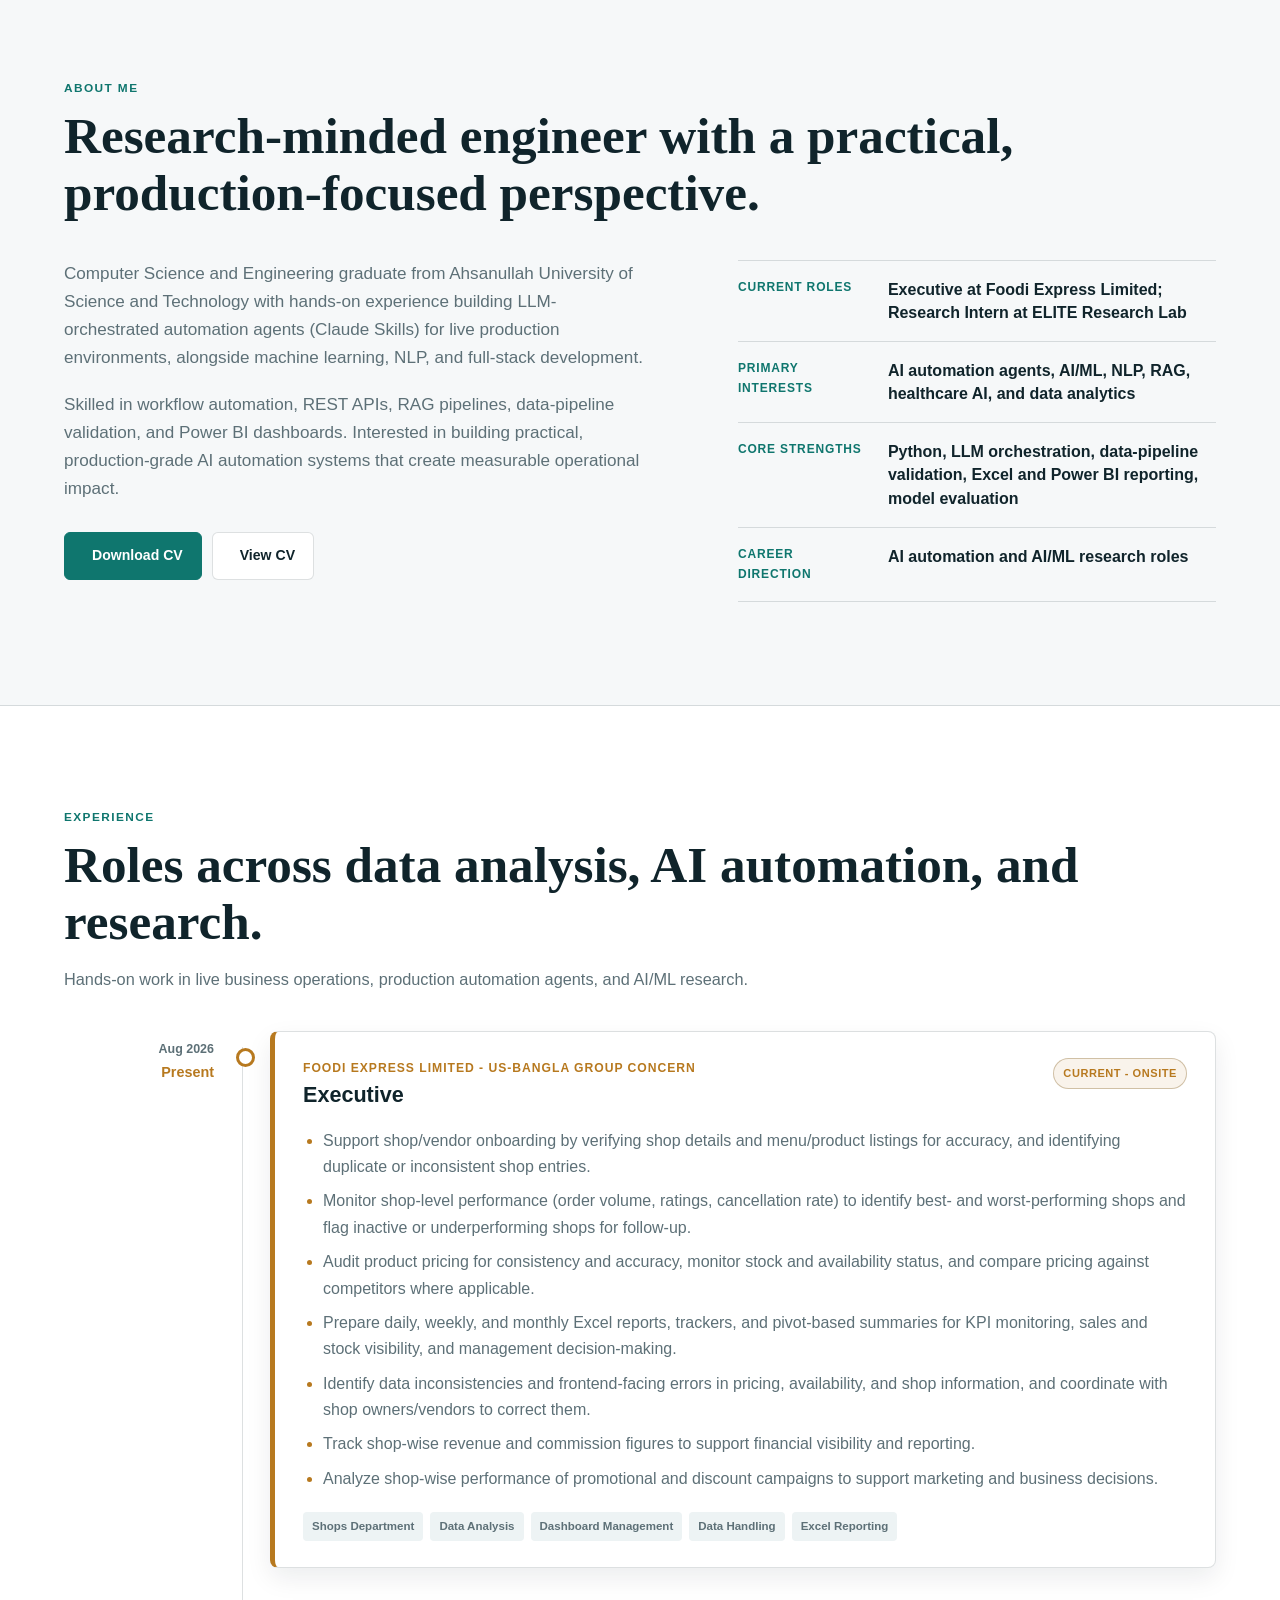
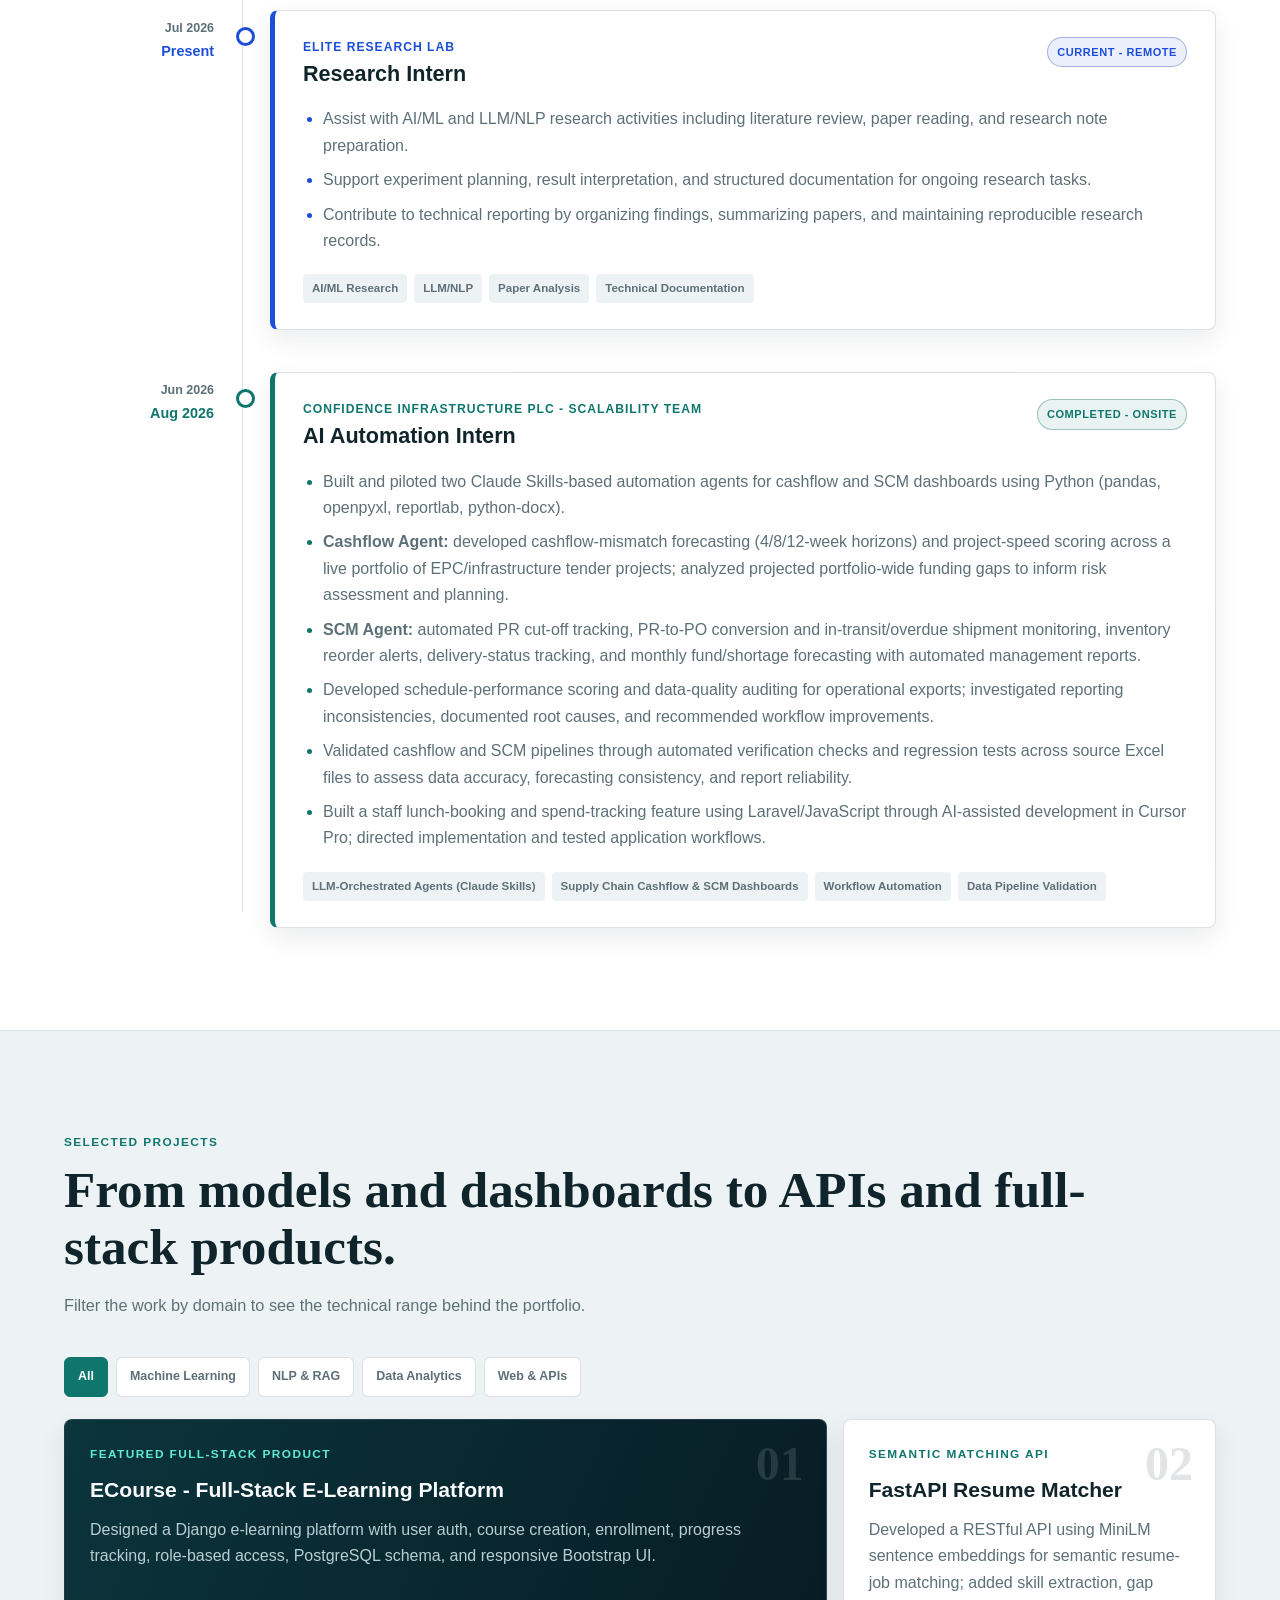
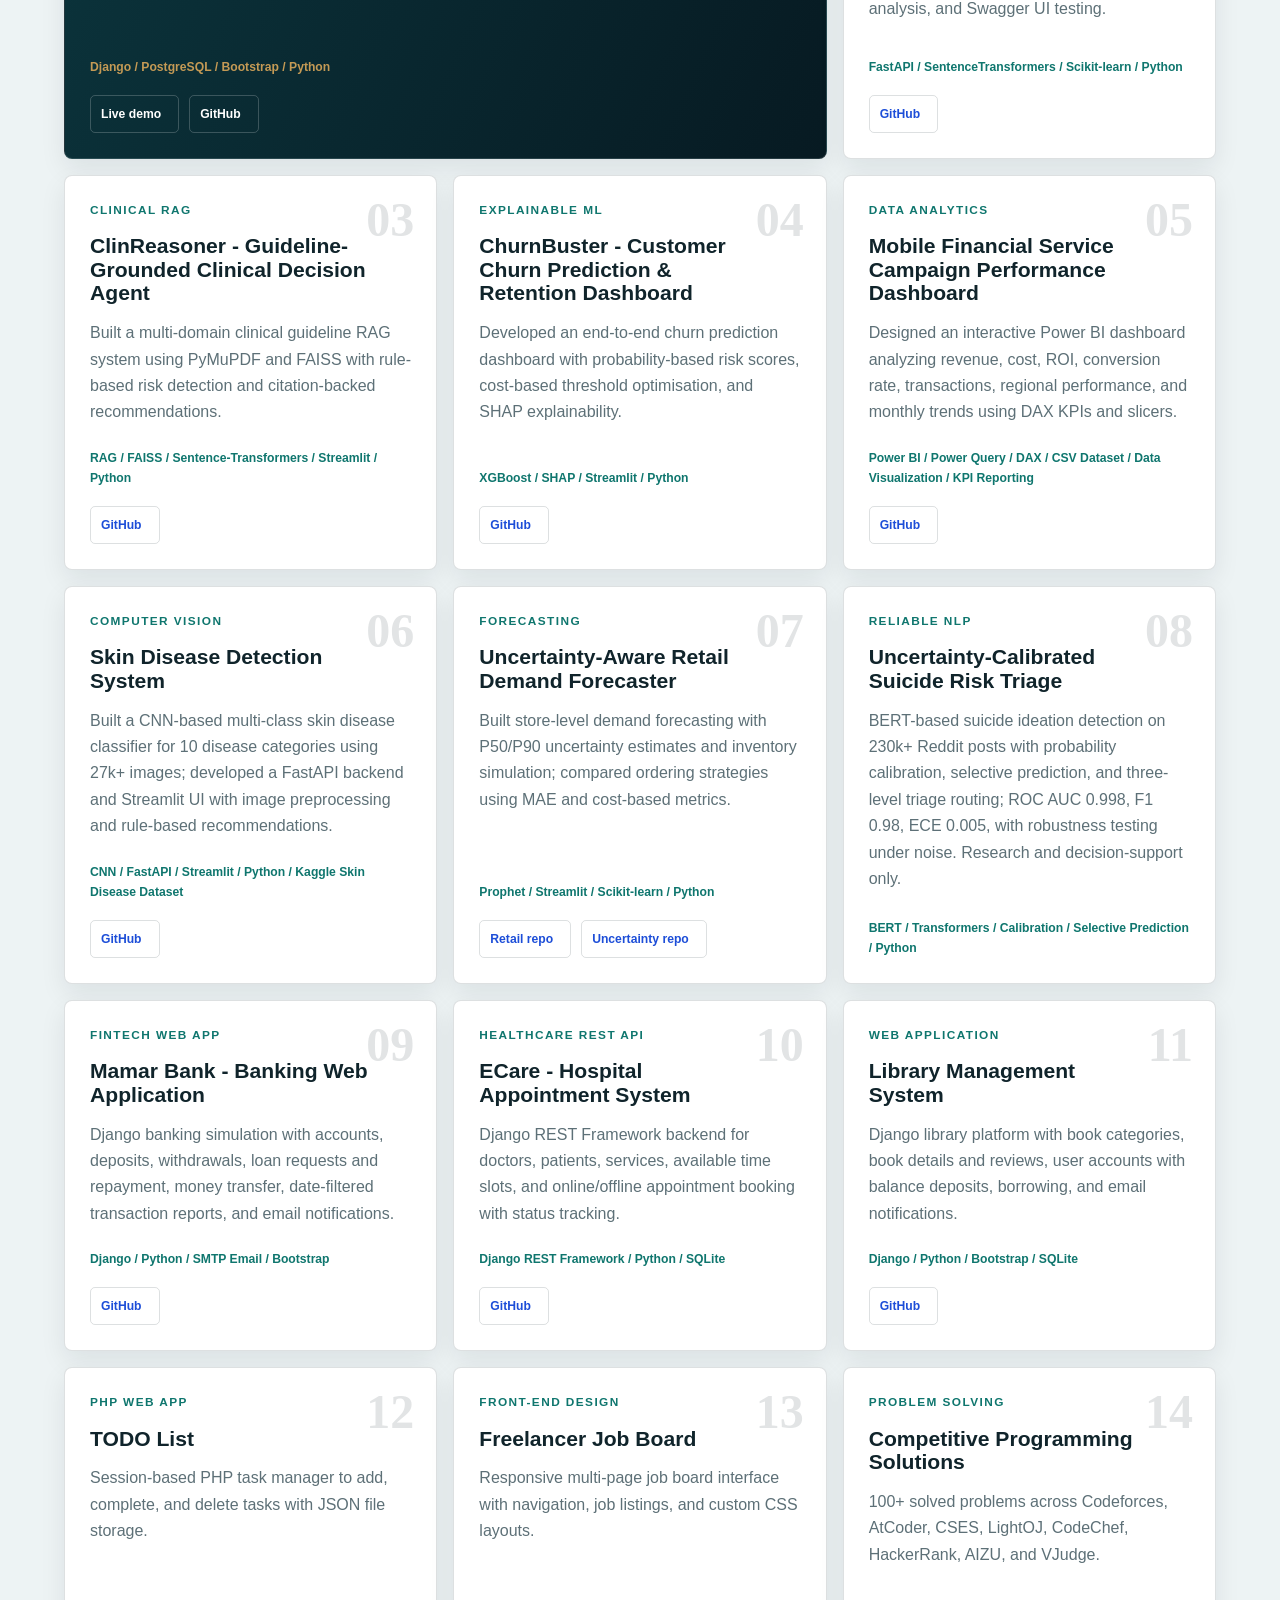
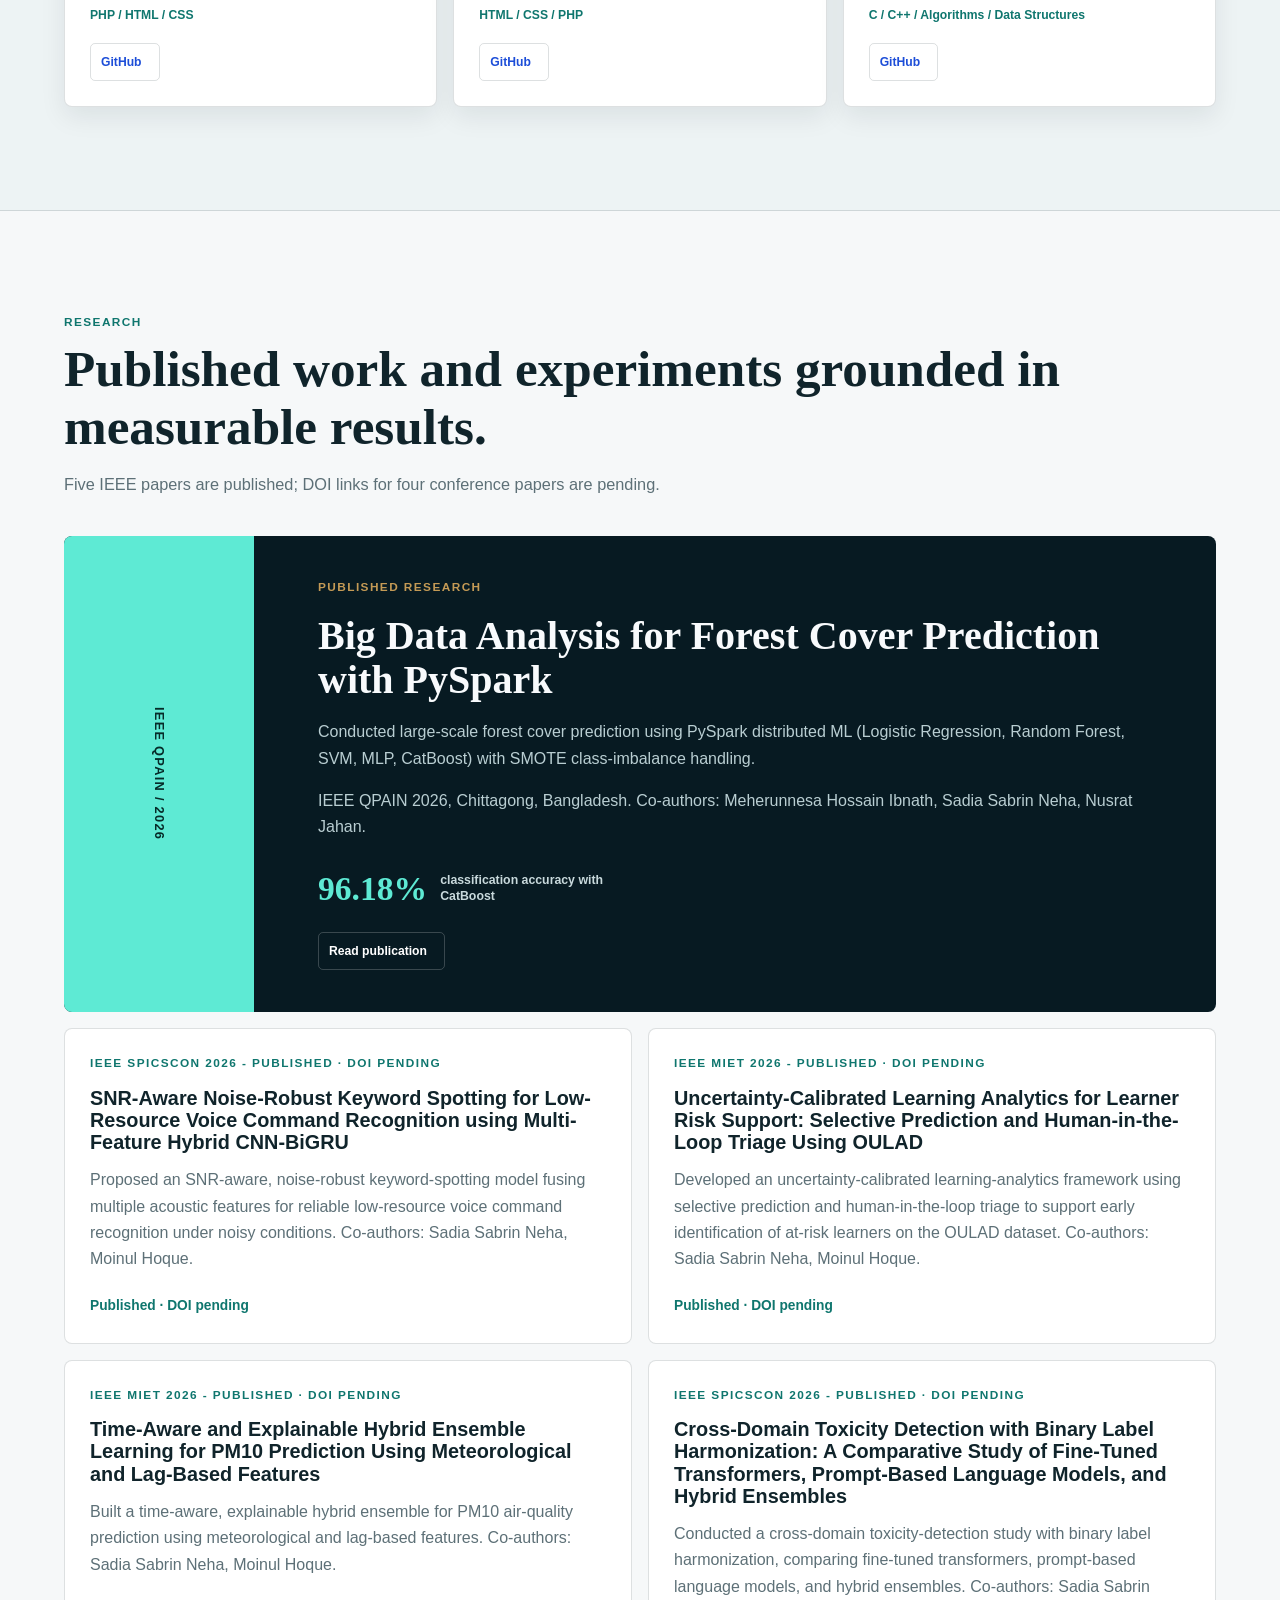
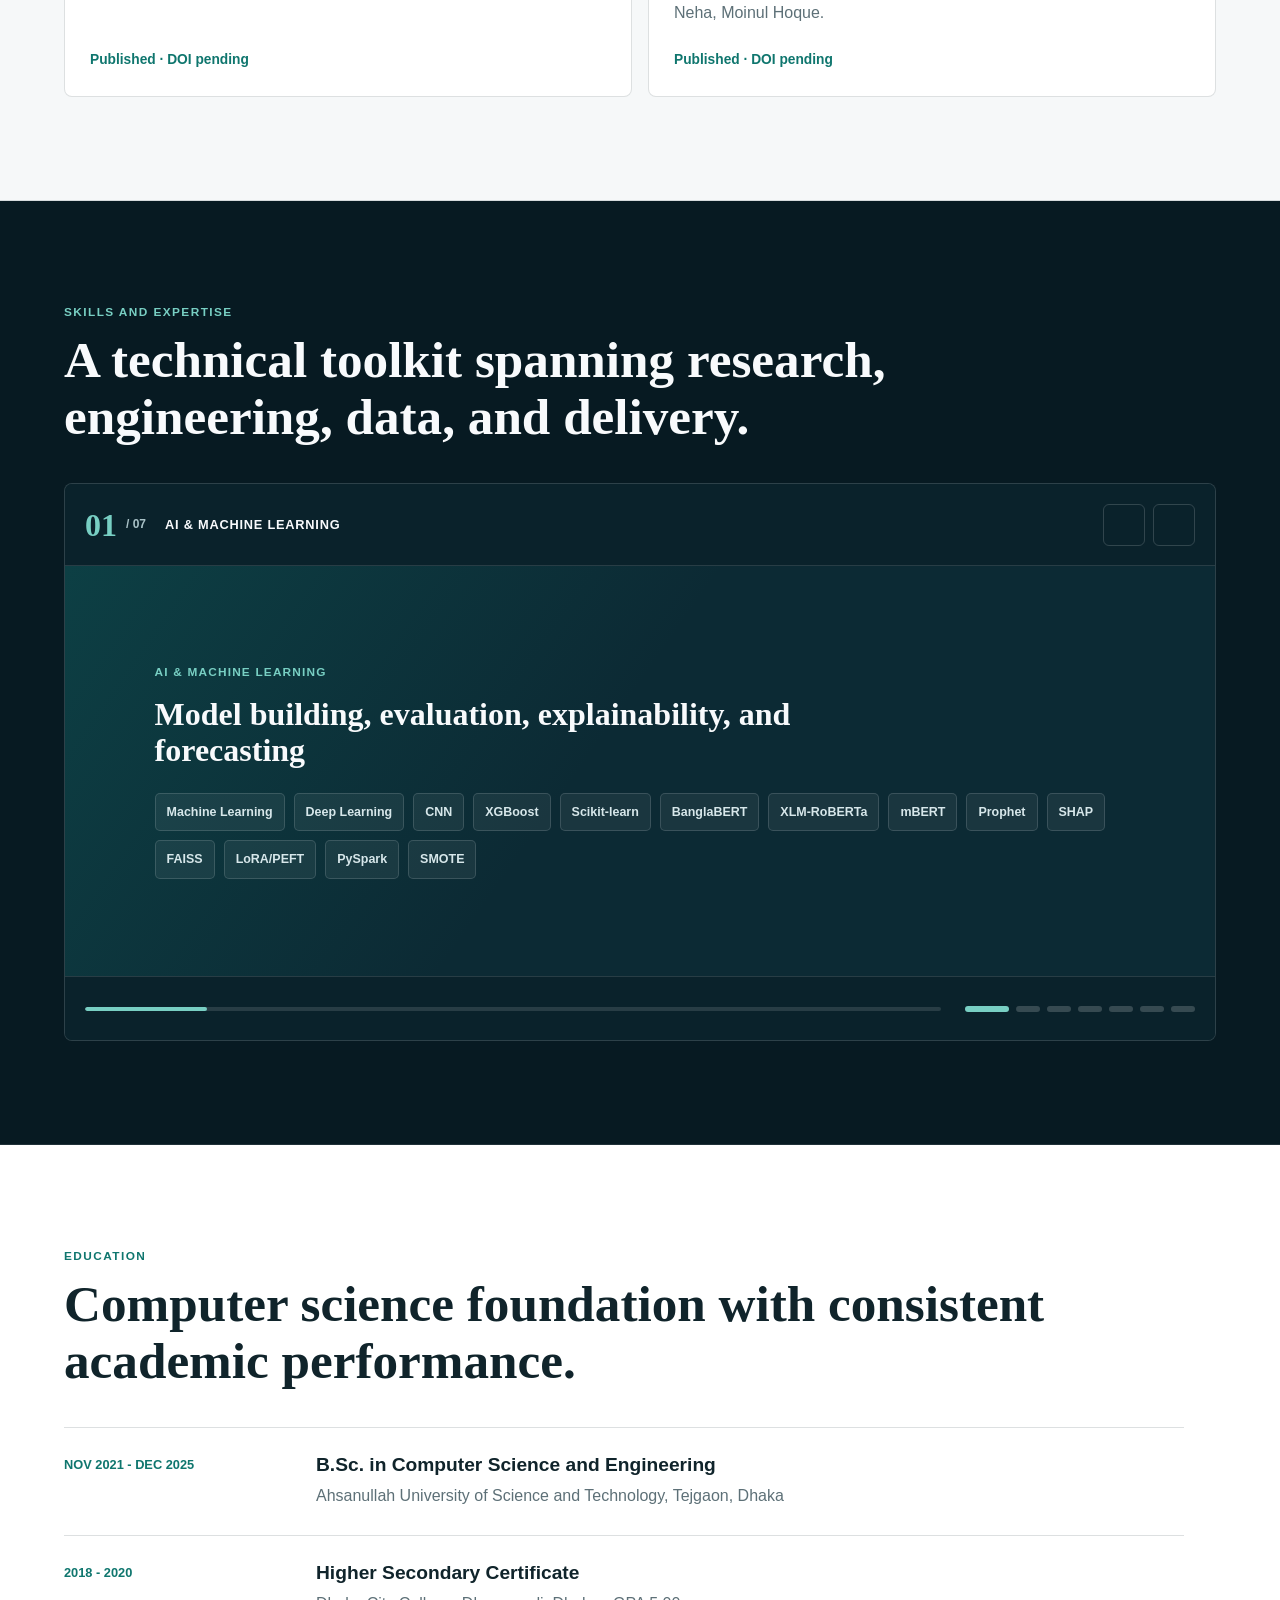
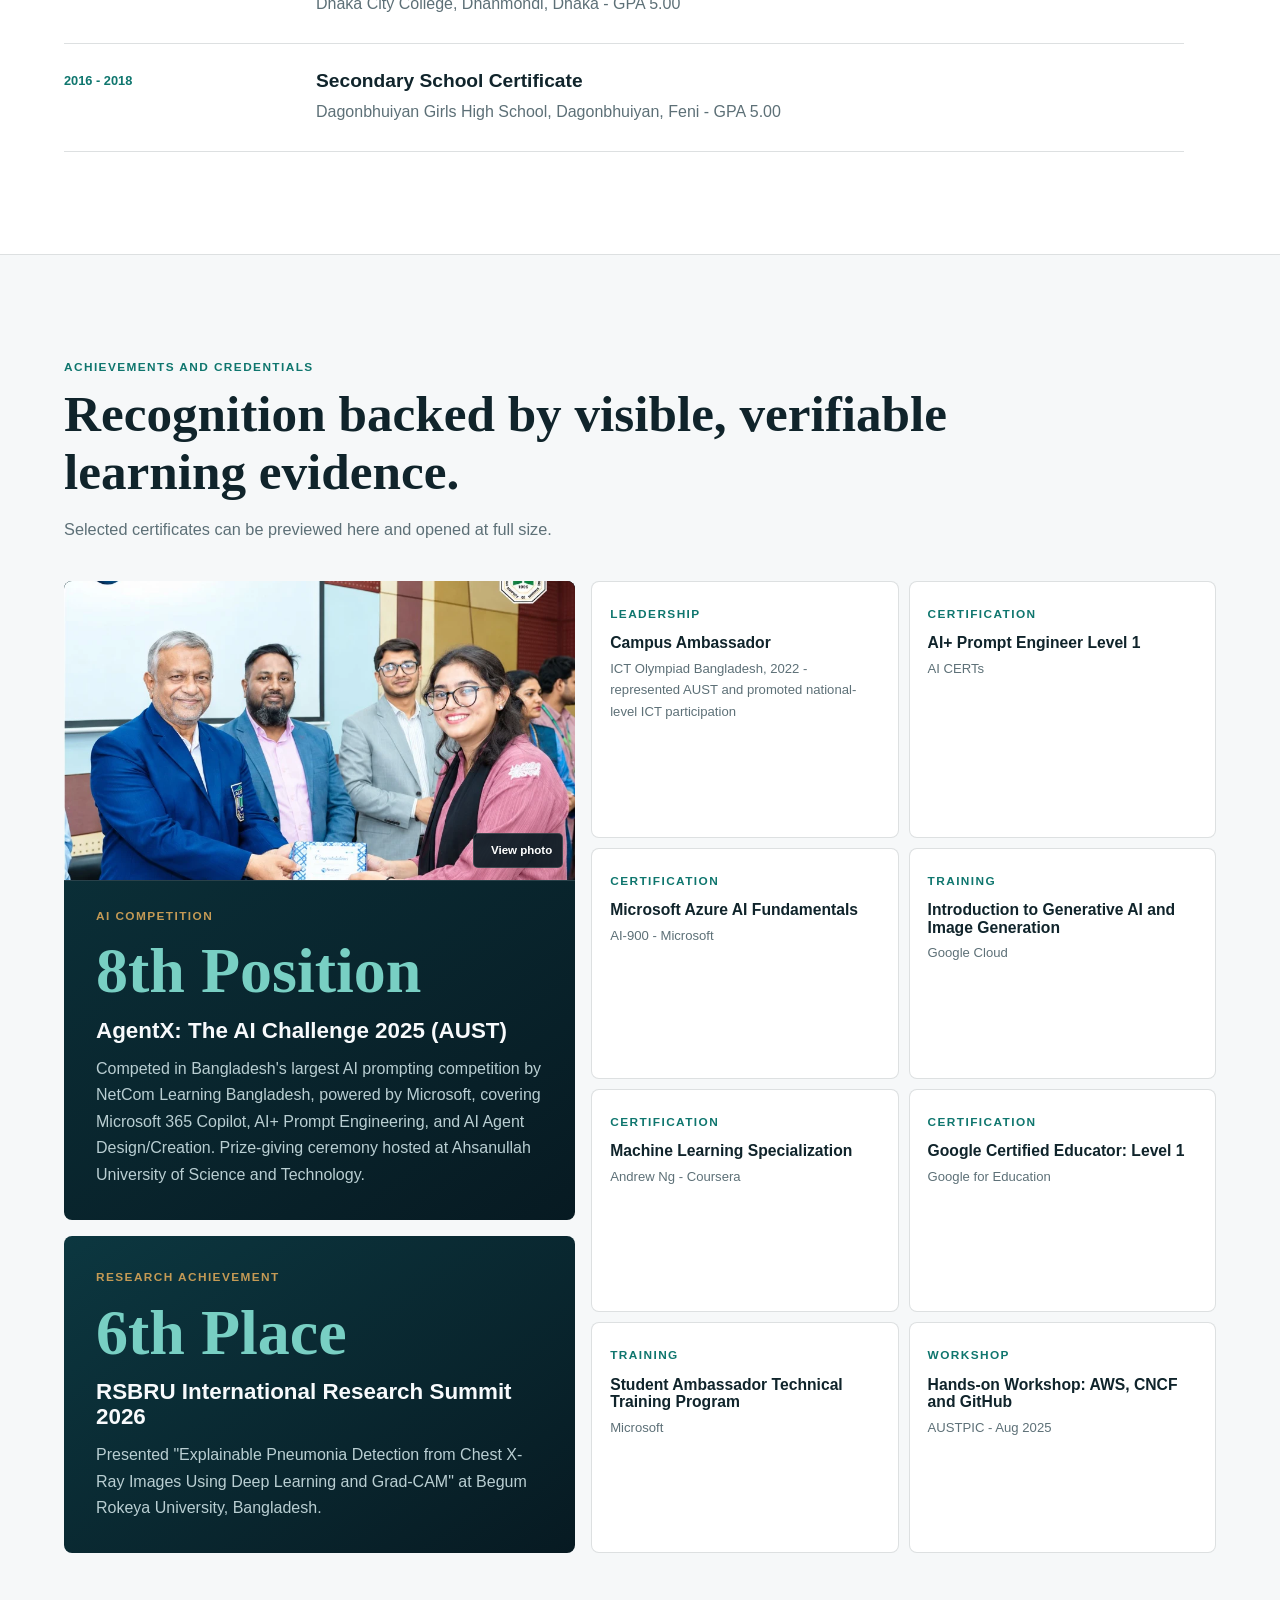
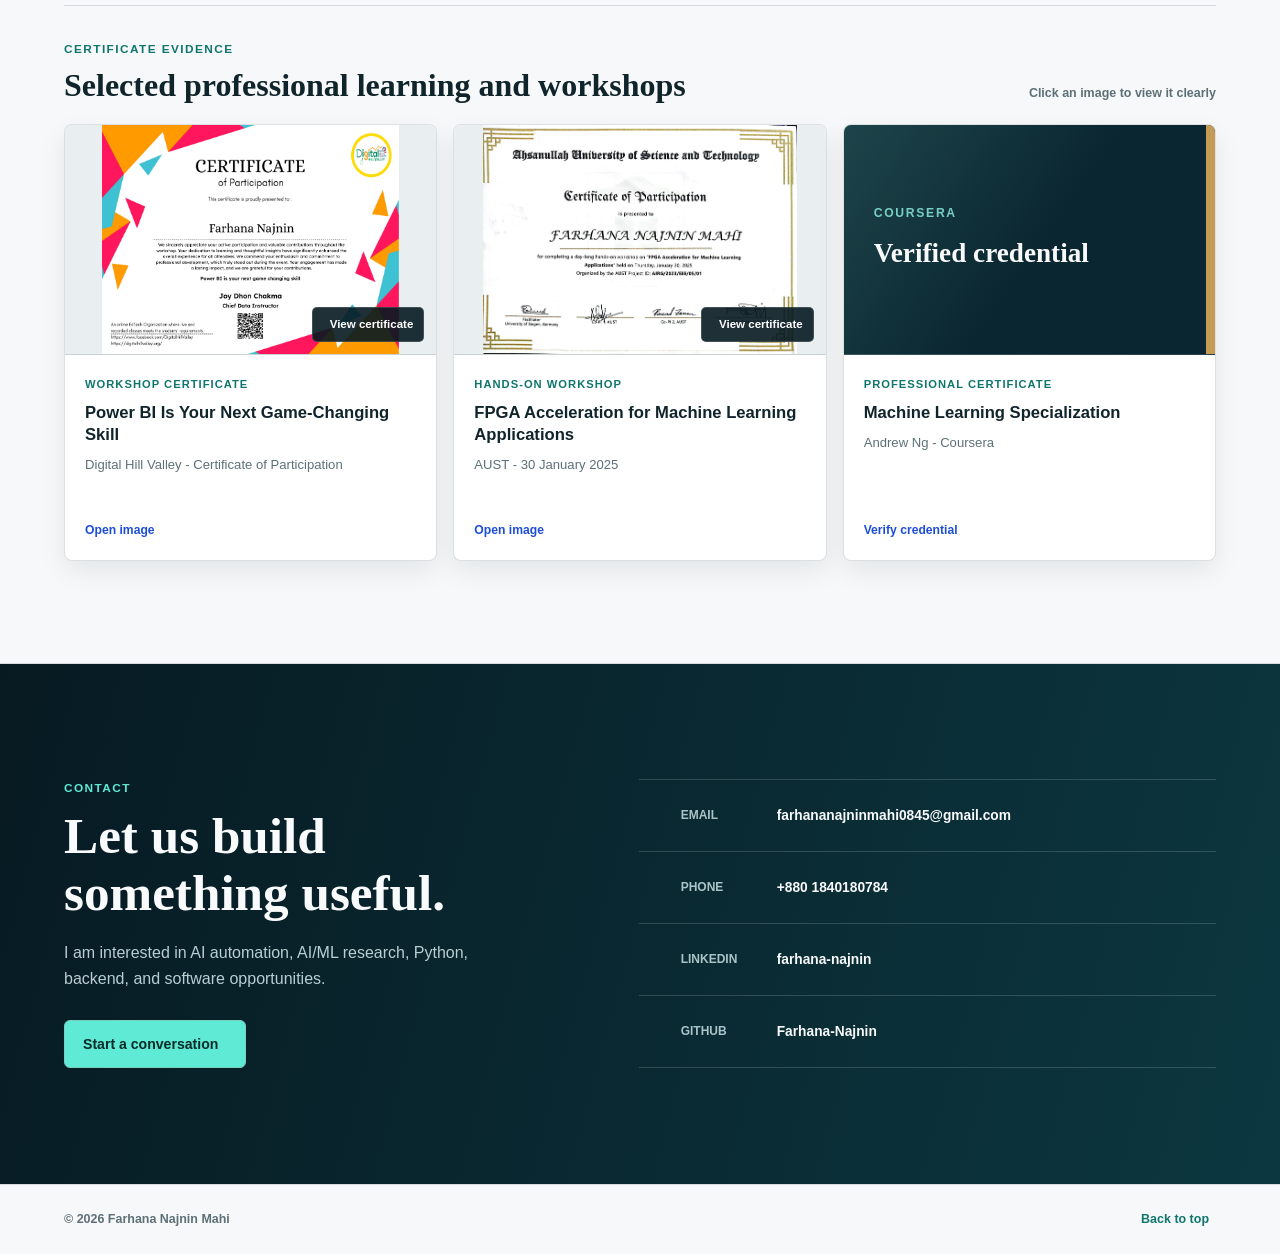
==== commit afc297fa: "Mark four IEEE conference papers as published" ====
--- a/portfolio/index.html
+++ b/portfolio/index.html
@@ -96,7 +96,7 @@
 
         <div class="hero-metrics" aria-label="Career highlights">
           <div><strong>2</strong><span>Current roles</span></div>
-          <div><strong>5</strong><span>IEEE papers (1 published, 4 under review)</span></div>
+          <div><strong>5</strong><span>IEEE papers (5 published; 4 DOI pending)</span></div>
           <div><strong>14</strong><span>Portfolio projects</span></div>
           <div><strong>2</strong><span>Competition rankings</span></div>
         </div>
@@ -133,7 +133,7 @@
           </a>
           <a class="spotlight-card" href="#research">
             <span>Research</span>
-            <strong>IEEE QPAIN 2026 publication and four papers under review</strong>
+            <strong>IEEE QPAIN 2026 publication and four additional published papers</strong>
             <p>Forest cover prediction with PySpark, plus work on keyword spotting, learning analytics, PM10 prediction, and toxicity detection.</p>
             <em>Explore research <i data-lucide="arrow-up-right"></i></em>
           </a>
@@ -458,7 +458,7 @@
         <div class="section-heading reveal">
           <p class="section-label">Research</p>
           <h2>Published work and experiments grounded in measurable results.</h2>
-          <p>One IEEE publication and four conference papers under review.</p>
+          <p>Five IEEE papers are published; DOI links for four conference papers are pending.</p>
         </div>
 
         <article class="publication-feature reveal">
@@ -487,28 +487,28 @@
 
         <div class="research-grid reveal">
           <article>
-            <span>IEEE SPICSCON 2026 - Under review</span>
+            <span>IEEE SPICSCON 2026 - Published · DOI pending</span>
             <h3>SNR-Aware Noise-Robust Keyword Spotting for Low-Resource Voice Command Recognition using Multi-Feature Hybrid CNN-BiGRU</h3>
             <p>Proposed an SNR-aware, noise-robust keyword-spotting model fusing multiple acoustic features for reliable low-resource voice command recognition under noisy conditions. Co-authors: Sadia Sabrin Neha, Moinul Hoque.</p>
-            <strong>Revision requested</strong>
+            <strong>Published · DOI pending</strong>
           </article>
           <article>
-            <span>IEEE MIET 2026 - Under review</span>
+            <span>IEEE MIET 2026 - Published · DOI pending</span>
             <h3>Uncertainty-Calibrated Learning Analytics for Learner Risk Support: Selective Prediction and Human-in-the-Loop Triage Using OULAD</h3>
             <p>Developed an uncertainty-calibrated learning-analytics framework using selective prediction and human-in-the-loop triage to support early identification of at-risk learners on the OULAD dataset. Co-authors: Sadia Sabrin Neha, Moinul Hoque.</p>
-            <strong>Revision requested</strong>
+            <strong>Published · DOI pending</strong>
           </article>
           <article>
-            <span>IEEE MIET 2026 - Under review</span>
+            <span>IEEE MIET 2026 - Published · DOI pending</span>
             <h3>Time-Aware and Explainable Hybrid Ensemble Learning for PM10 Prediction Using Meteorological and Lag-Based Features</h3>
             <p>Built a time-aware, explainable hybrid ensemble for PM10 air-quality prediction using meteorological and lag-based features. Co-authors: Sadia Sabrin Neha, Moinul Hoque.</p>
-            <strong>Revision requested</strong>
+            <strong>Published · DOI pending</strong>
           </article>
           <article>
-            <span>IEEE SPICSCON 2026 - Under review</span>
+            <span>IEEE SPICSCON 2026 - Published · DOI pending</span>
             <h3>Cross-Domain Toxicity Detection with Binary Label Harmonization: A Comparative Study of Fine-Tuned Transformers, Prompt-Based Language Models, and Hybrid Ensembles</h3>
             <p>Conducted a cross-domain toxicity-detection study with binary label harmonization, comparing fine-tuned transformers, prompt-based language models, and hybrid ensembles. Co-authors: Sadia Sabrin Neha, Moinul Hoque.</p>
-            <strong>Revision requested</strong>
+            <strong>Published · DOI pending</strong>
           </article>
         </div>
       </section>
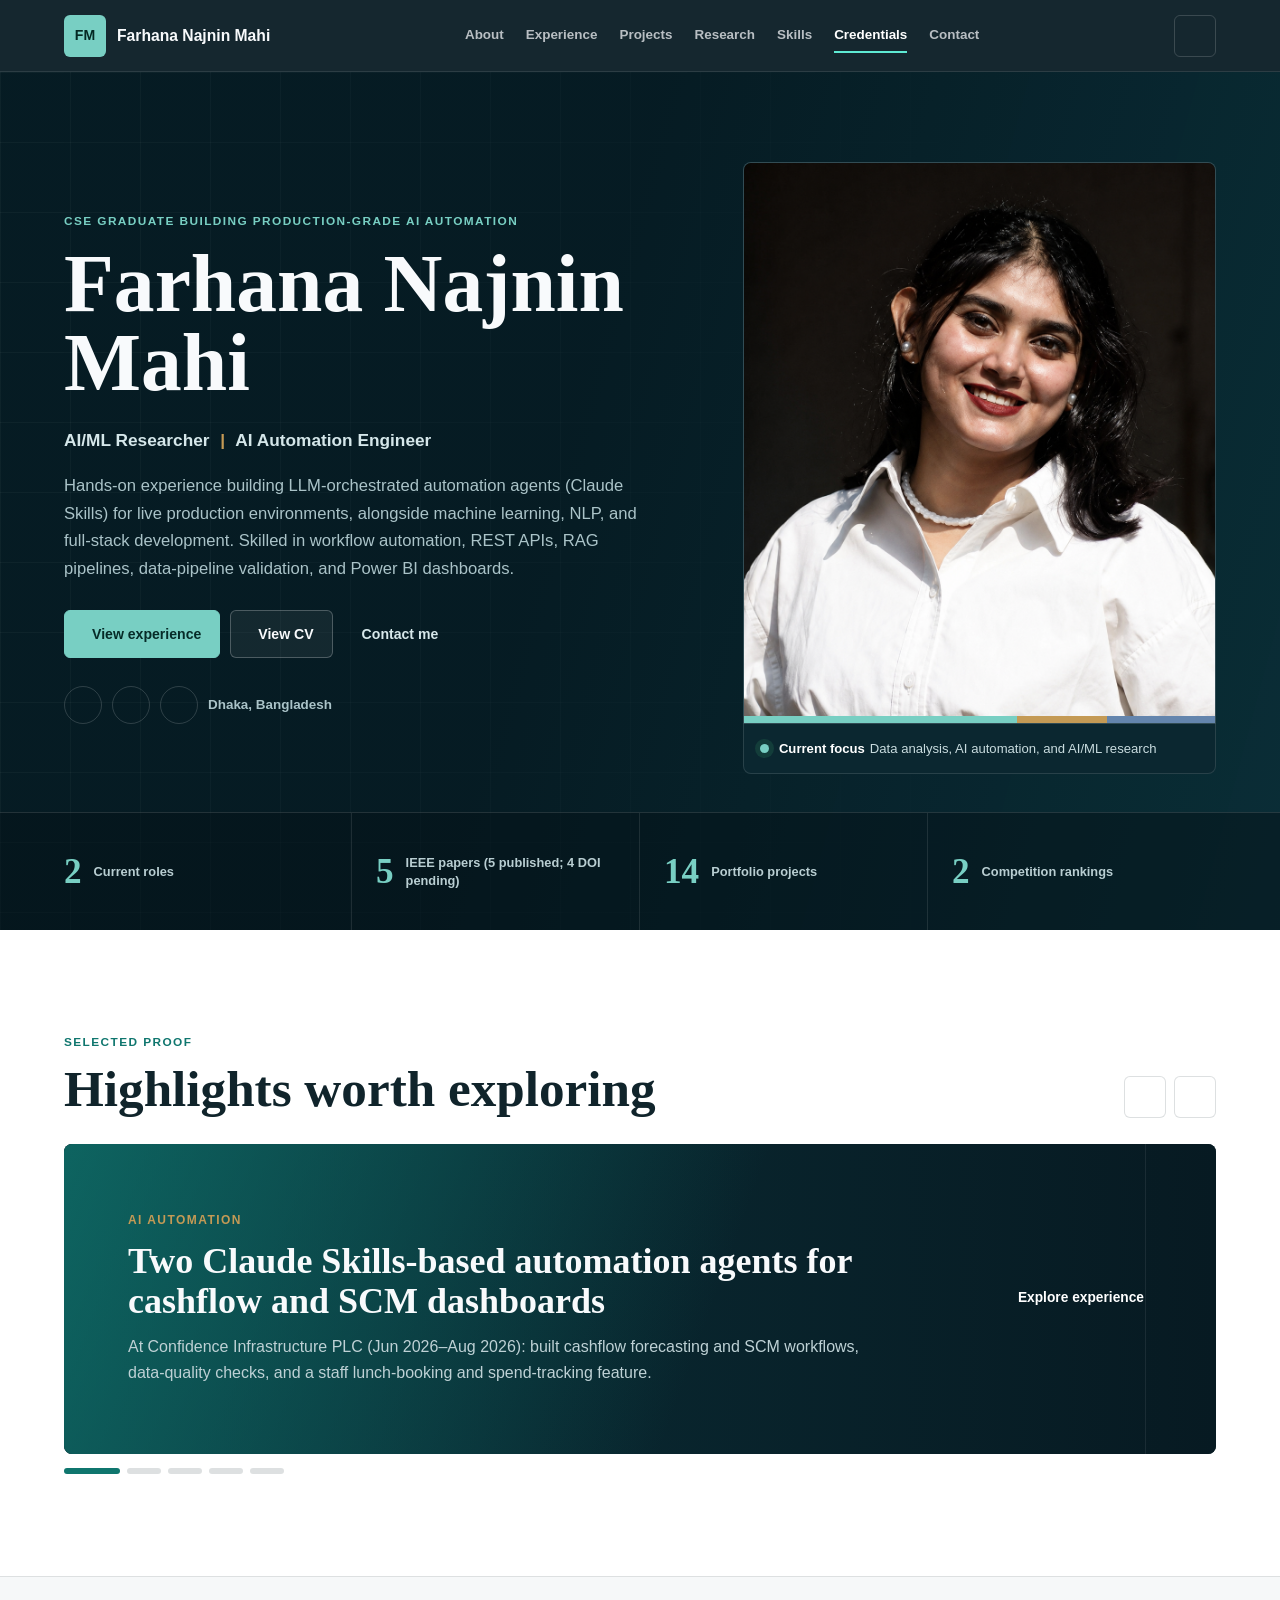
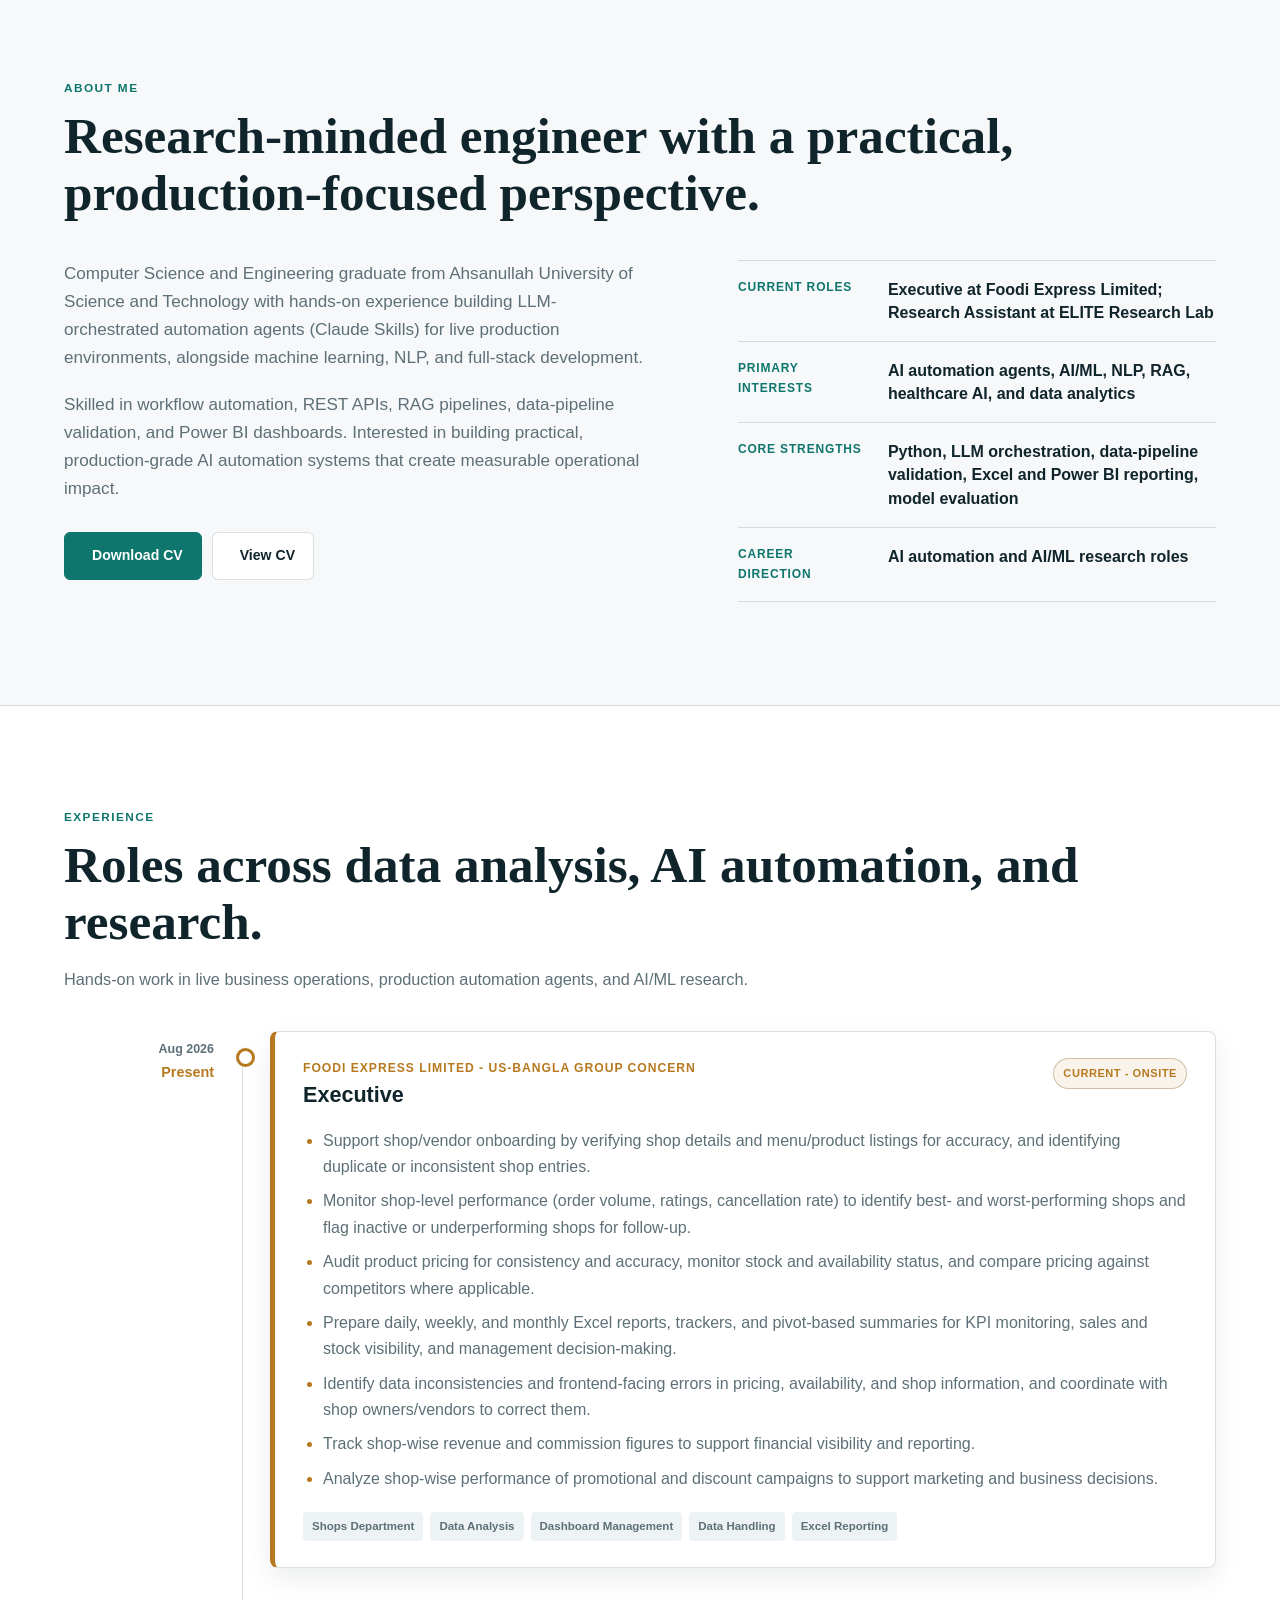
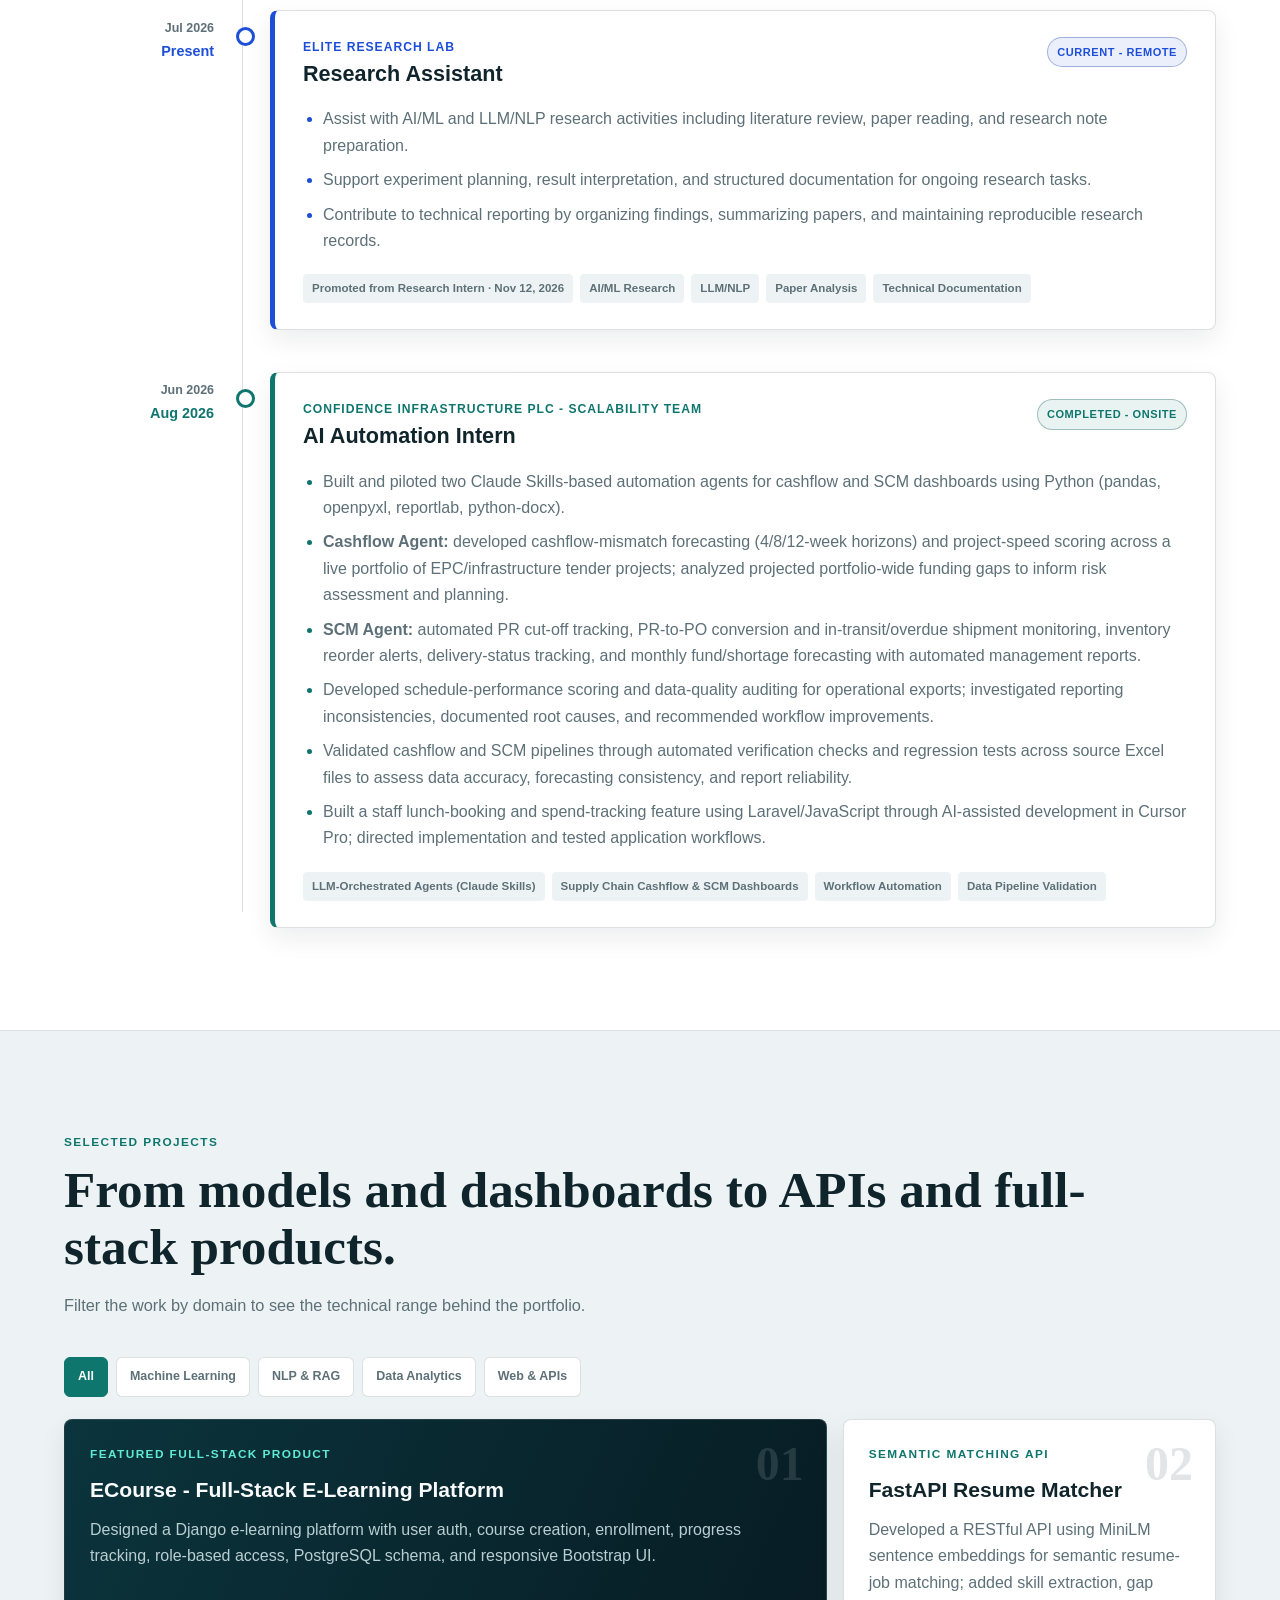
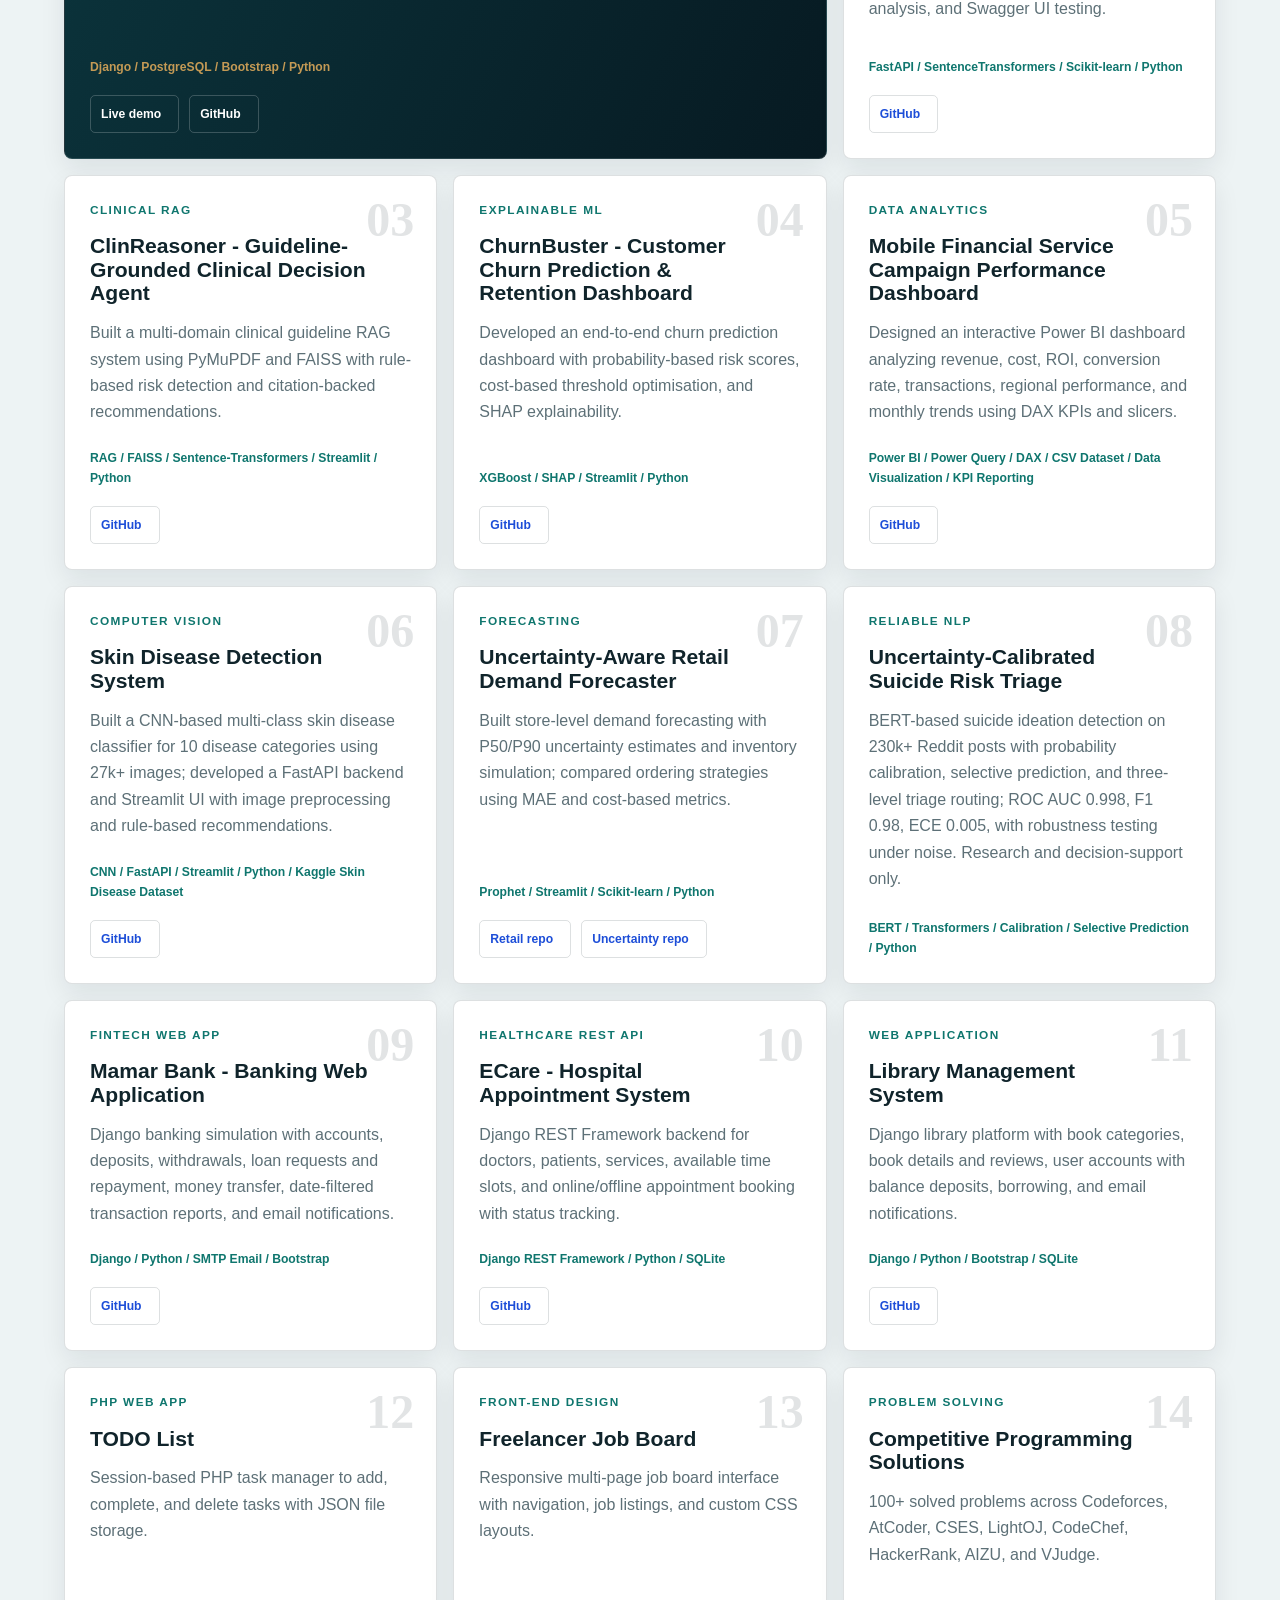
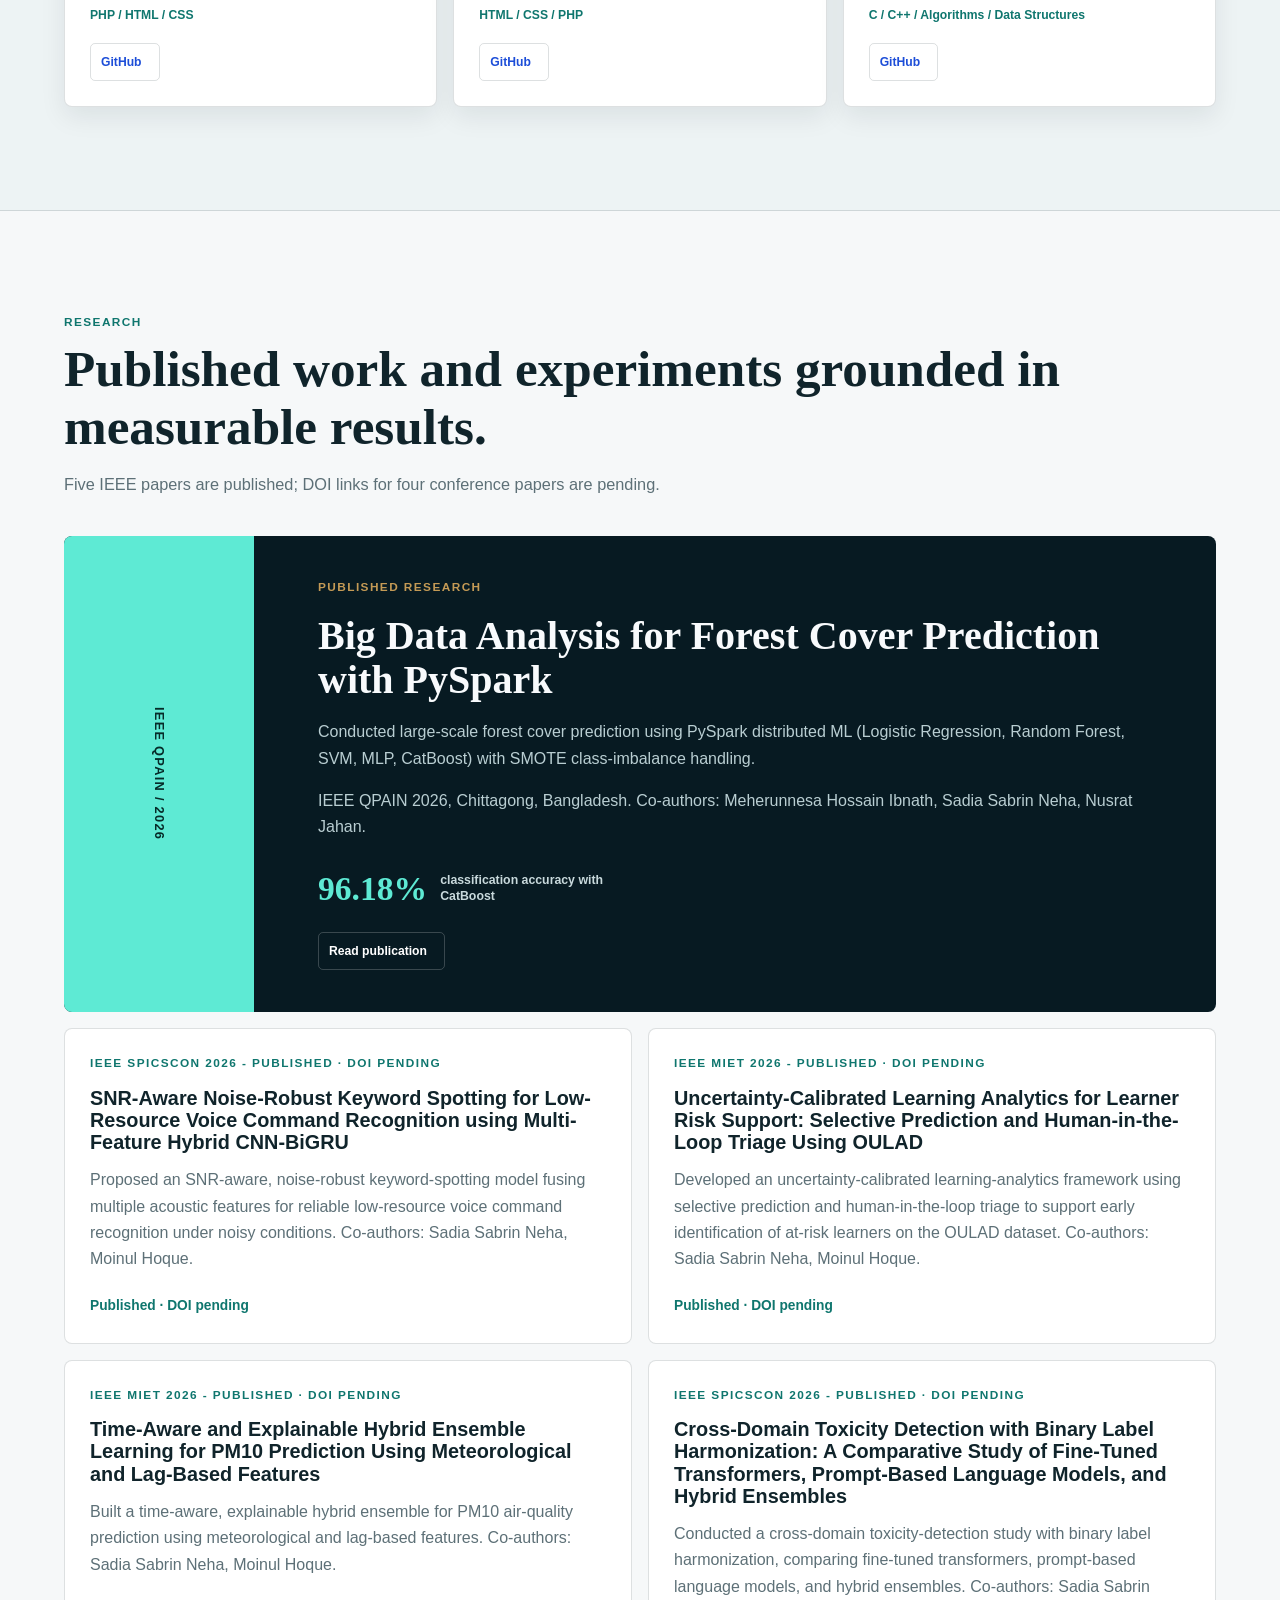
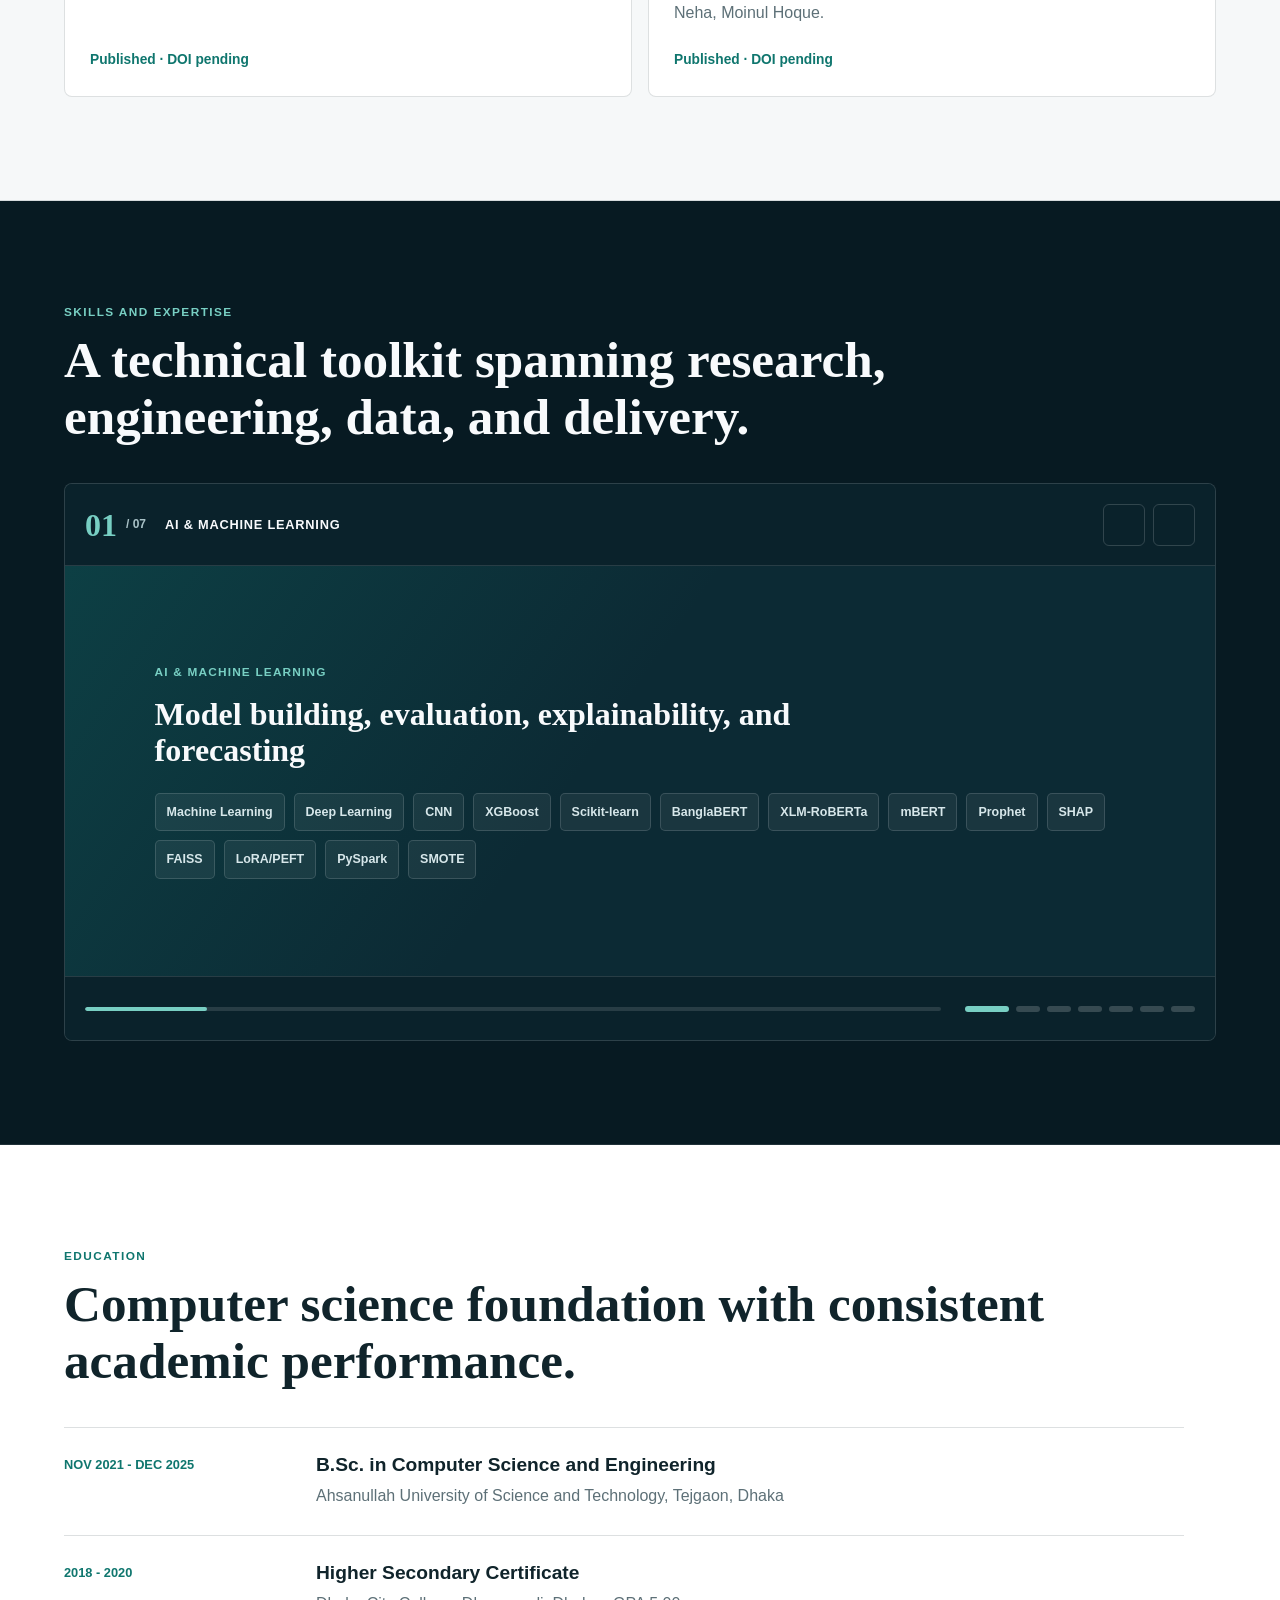
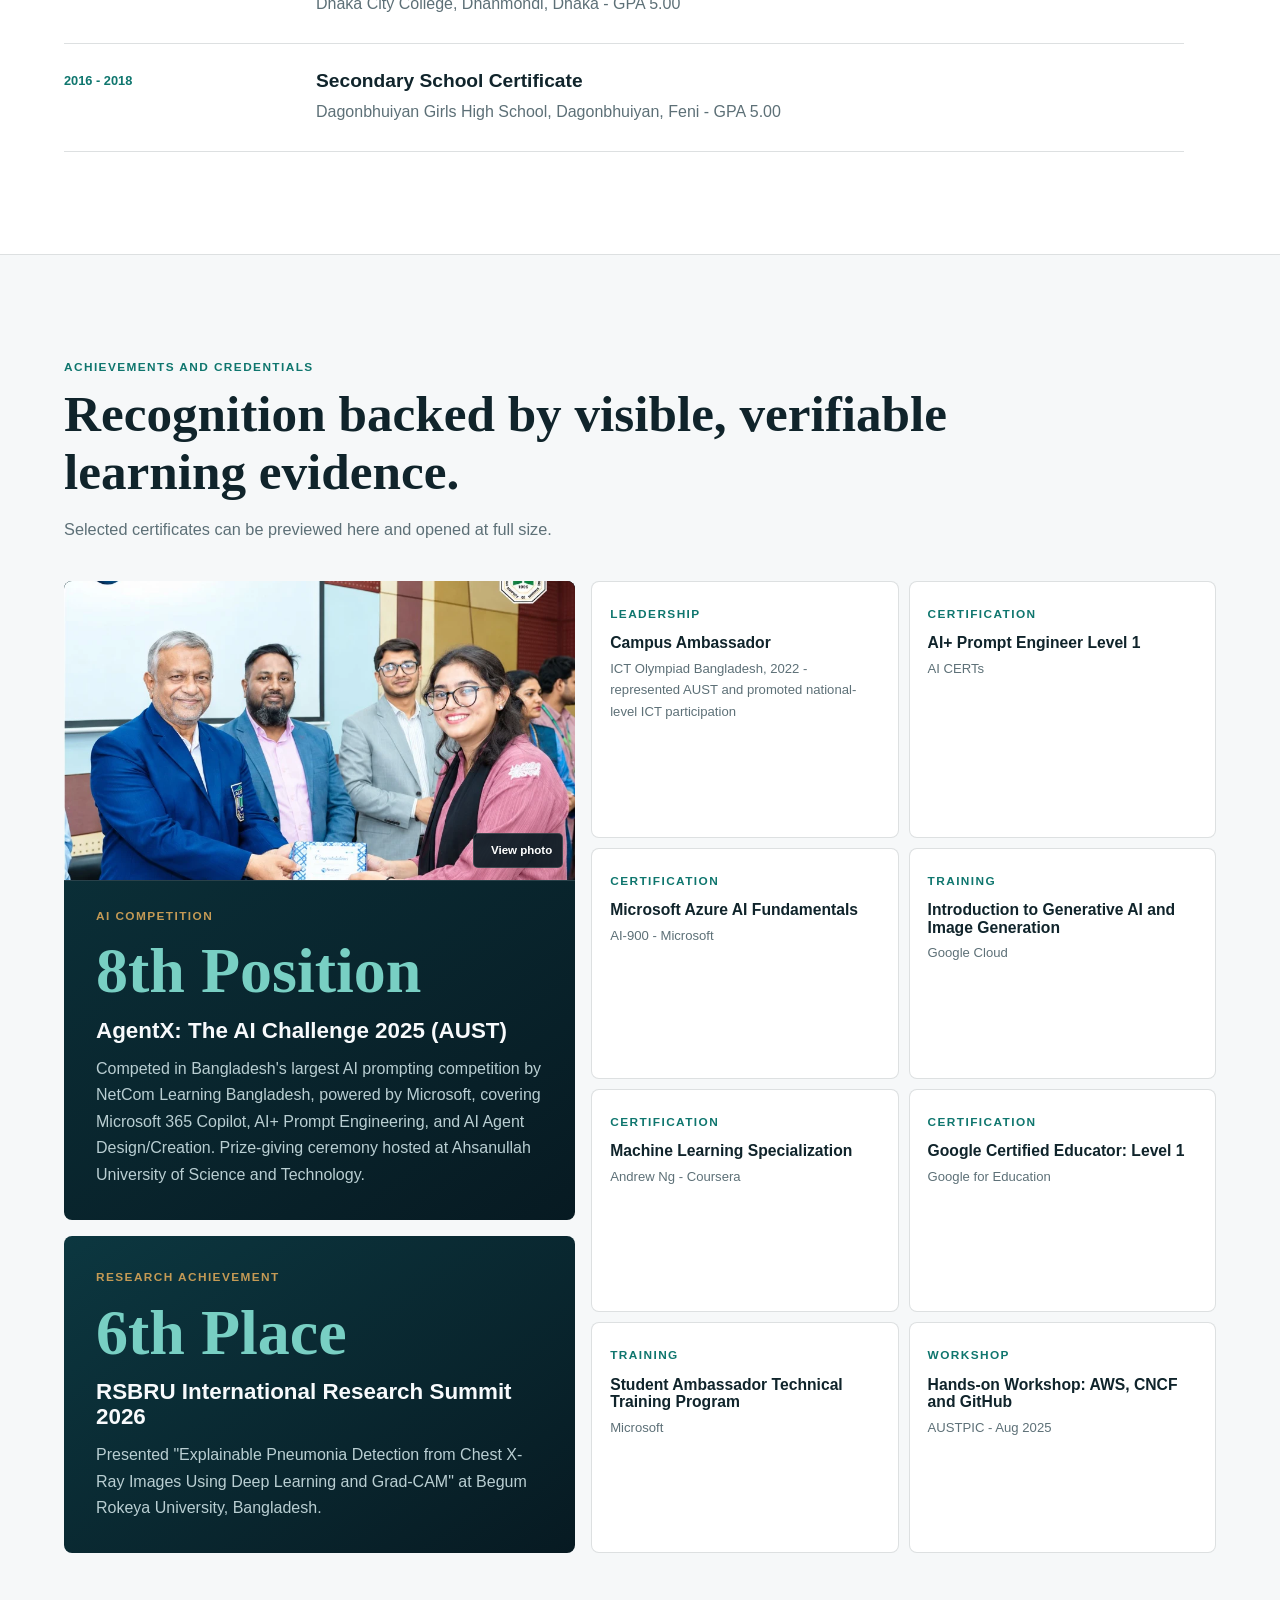
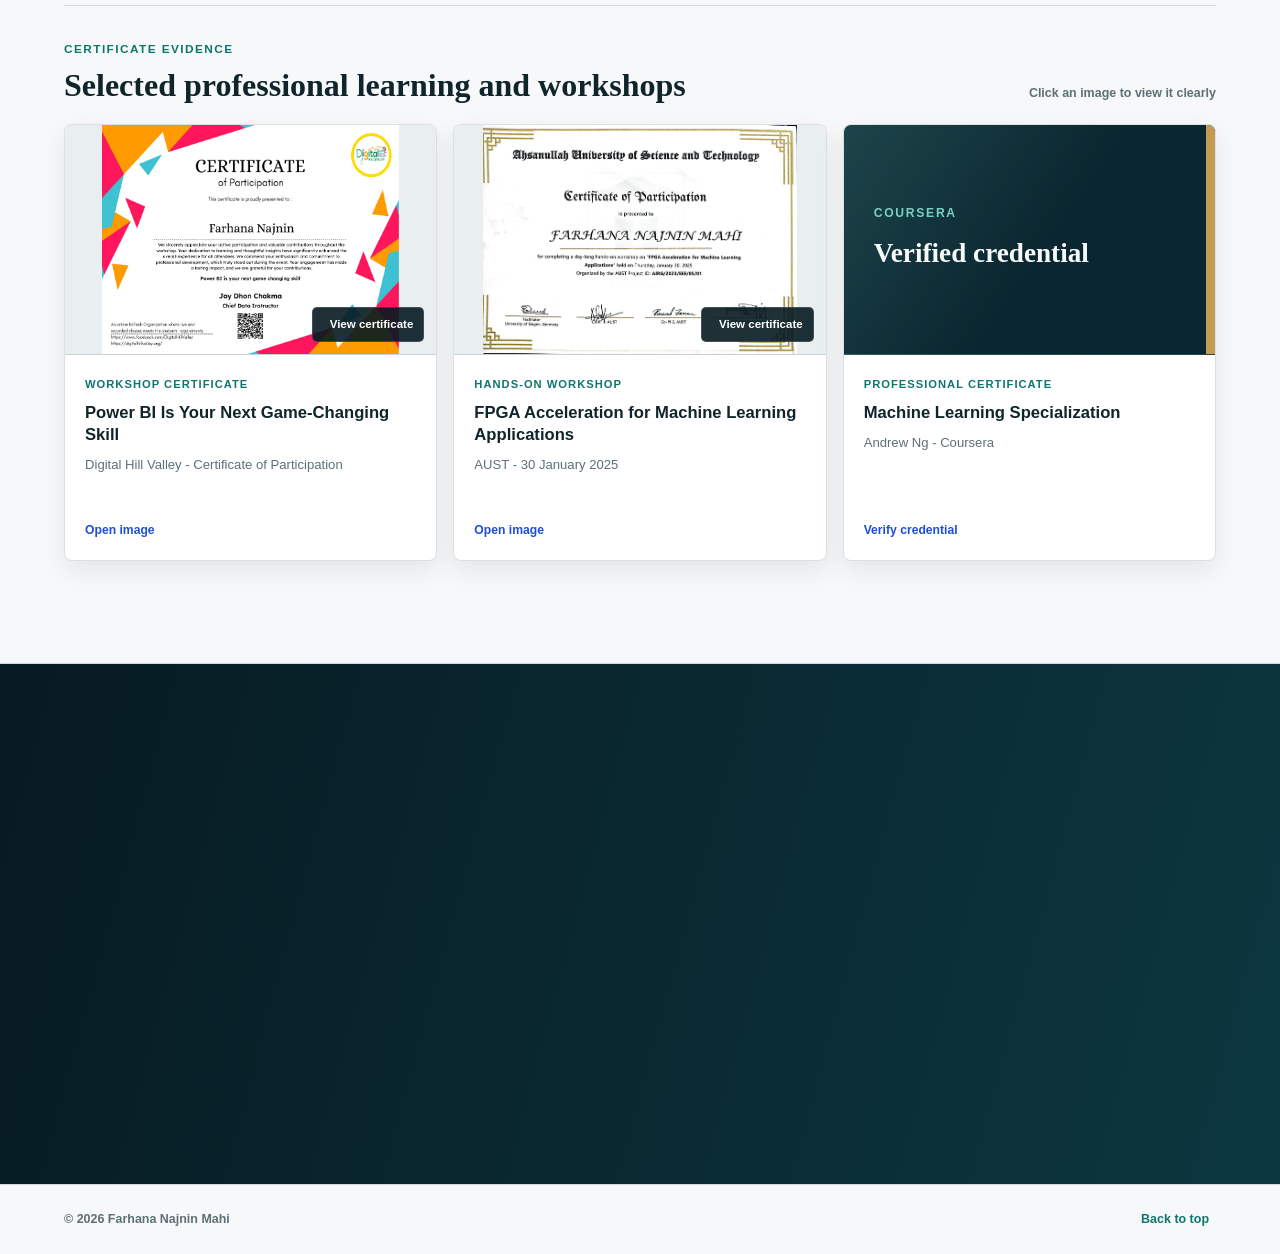
==== commit 59a4afe9: "Add ELITE Research Assistant promotion" ====
--- a/portfolio/index.html
+++ b/portfolio/index.html
@@ -60,7 +60,7 @@
               <i data-lucide="briefcase-business"></i>
               View experience
             </a>
-            <a class="button ghost" href="assets/Farhana_Najnin_Mahi_CV_2026-11-10.pdf" target="_blank" rel="noreferrer">
+            <a class="button ghost" href="assets/Farhana_Najnin_Mahi_CV_2026-11-14.pdf" target="_blank" rel="noreferrer">
               <i data-lucide="file-text"></i>
               View CV
             </a>
@@ -181,11 +181,11 @@
             </p>
 
             <div class="about-actions">
-              <a class="button primary" href="assets/Farhana_Najnin_Mahi_CV_2026-11-10.pdf" download>
+              <a class="button primary" href="assets/Farhana_Najnin_Mahi_CV_2026-11-14.pdf" download>
                 <i data-lucide="download"></i>
                 Download CV
               </a>
-              <a class="button outline" href="assets/Farhana_Najnin_Mahi_CV_2026-11-10.pdf" target="_blank" rel="noreferrer">
+              <a class="button outline" href="assets/Farhana_Najnin_Mahi_CV_2026-11-14.pdf" target="_blank" rel="noreferrer">
                 <i data-lucide="eye"></i>
                 View CV
               </a>
@@ -195,7 +195,7 @@
           <dl class="profile-facts">
             <div>
               <dt>Current roles</dt>
-              <dd>Executive at Foodi Express Limited; Research Intern at ELITE Research Lab</dd>
+              <dd>Executive at Foodi Express Limited; Research Assistant at ELITE Research Lab</dd>
             </div>
             <div>
               <dt>Primary interests</dt>
@@ -256,7 +256,7 @@
               <div class="role-heading">
                 <div>
                   <p>ELITE Research Lab</p>
-                  <h3>Research Intern</h3>
+                  <h3>Research Assistant</h3>
                 </div>
                 <span class="current-badge">Current - Remote</span>
               </div>
@@ -265,7 +265,7 @@
                 <li>Support experiment planning, result interpretation, and structured documentation for ongoing research tasks.</li>
                 <li>Contribute to technical reporting by organizing findings, summarizing papers, and maintaining reproducible research records.</li>
               </ul>
-              <div class="role-tags"><span>AI/ML Research</span><span>LLM/NLP</span><span>Paper Analysis</span><span>Technical Documentation</span></div>
+              <div class="role-tags"><span>Promoted from Research Intern · Nov 12, 2026</span><span>AI/ML Research</span><span>LLM/NLP</span><span>Paper Analysis</span><span>Technical Documentation</span></div>
             </div>
           </article>
 
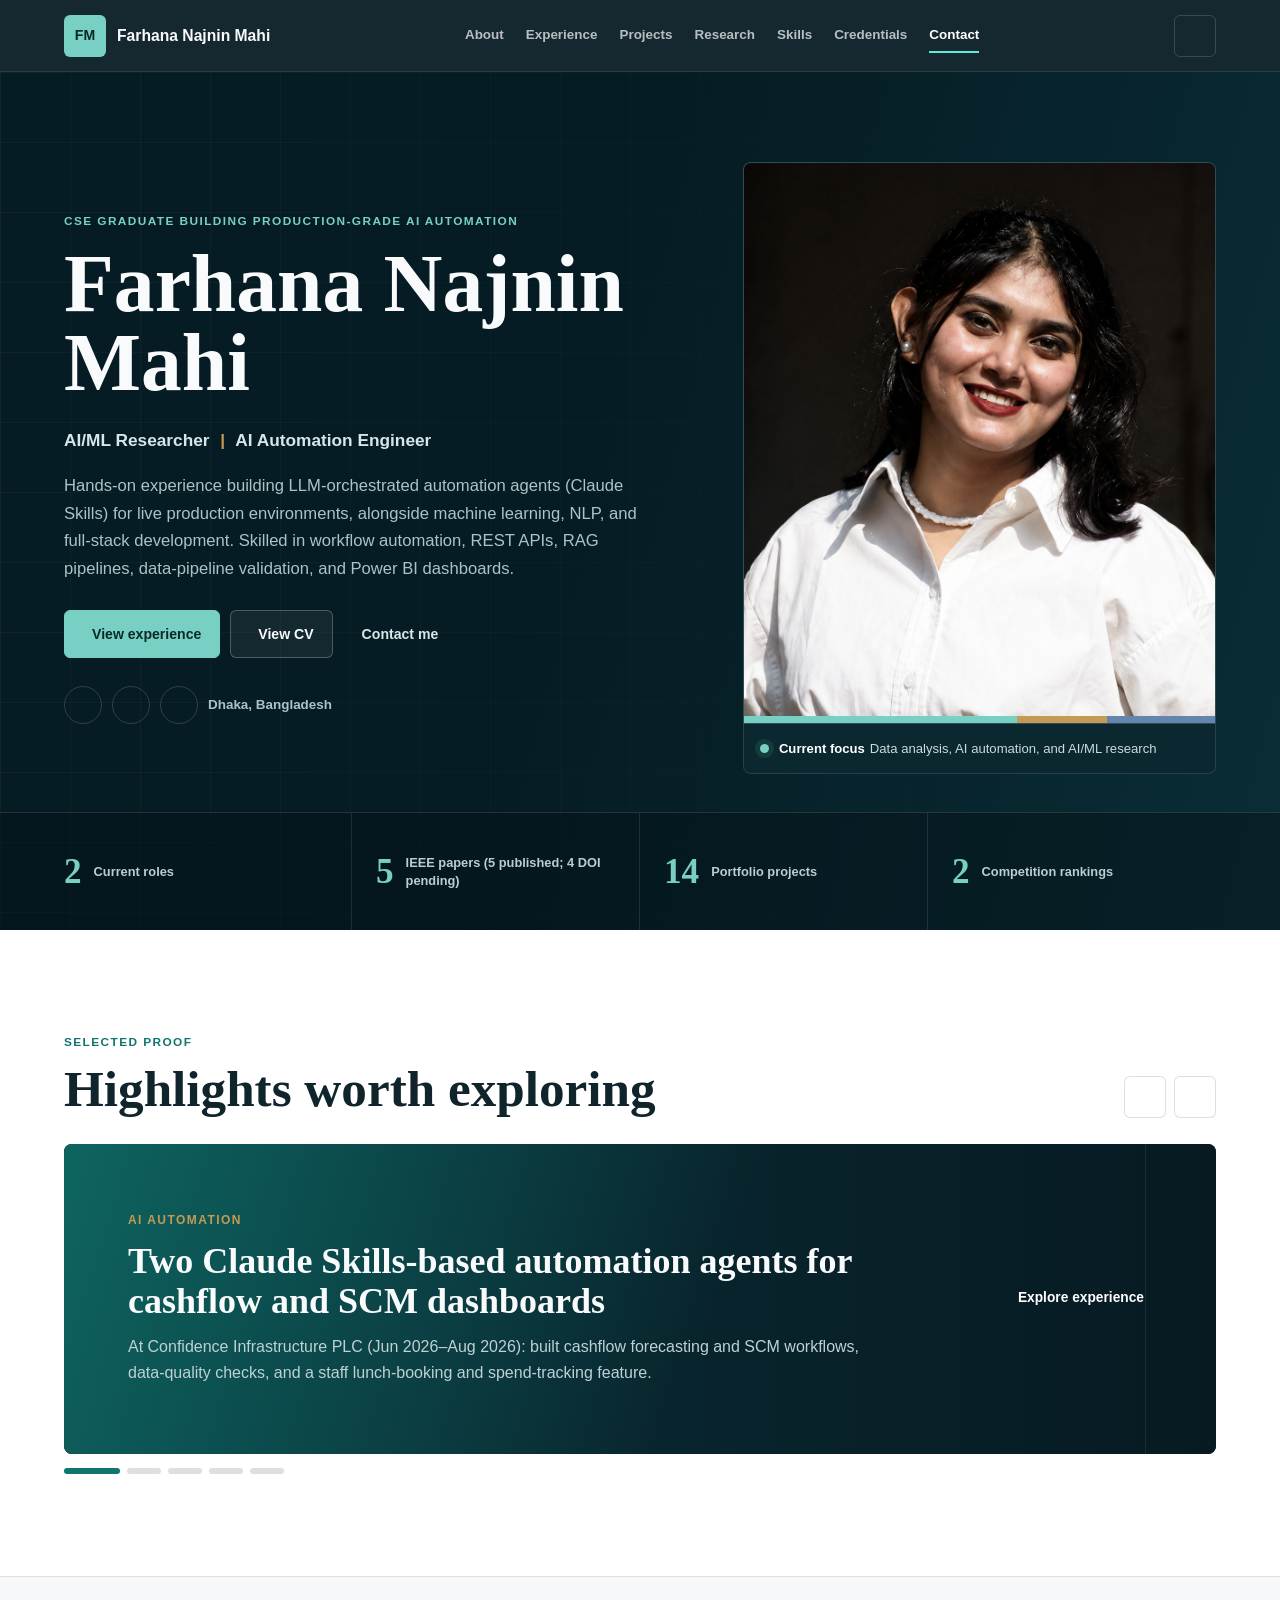
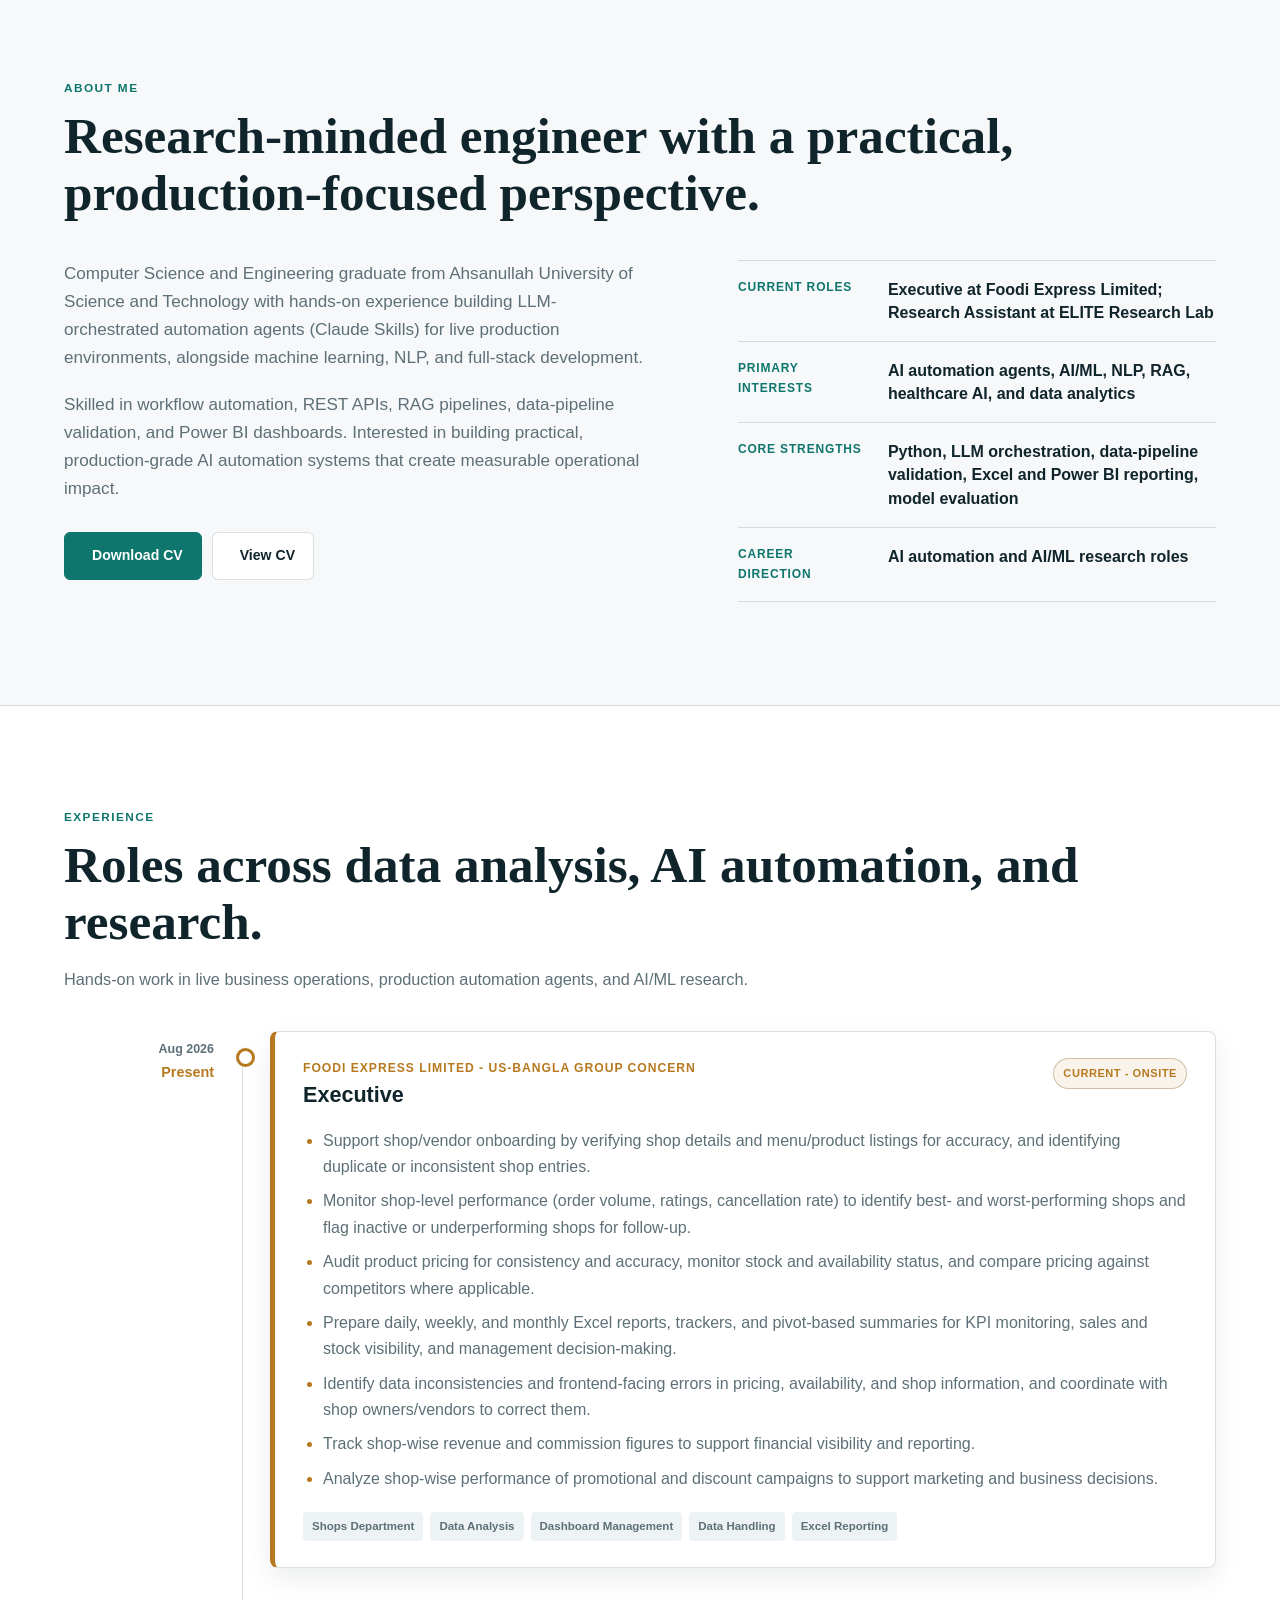
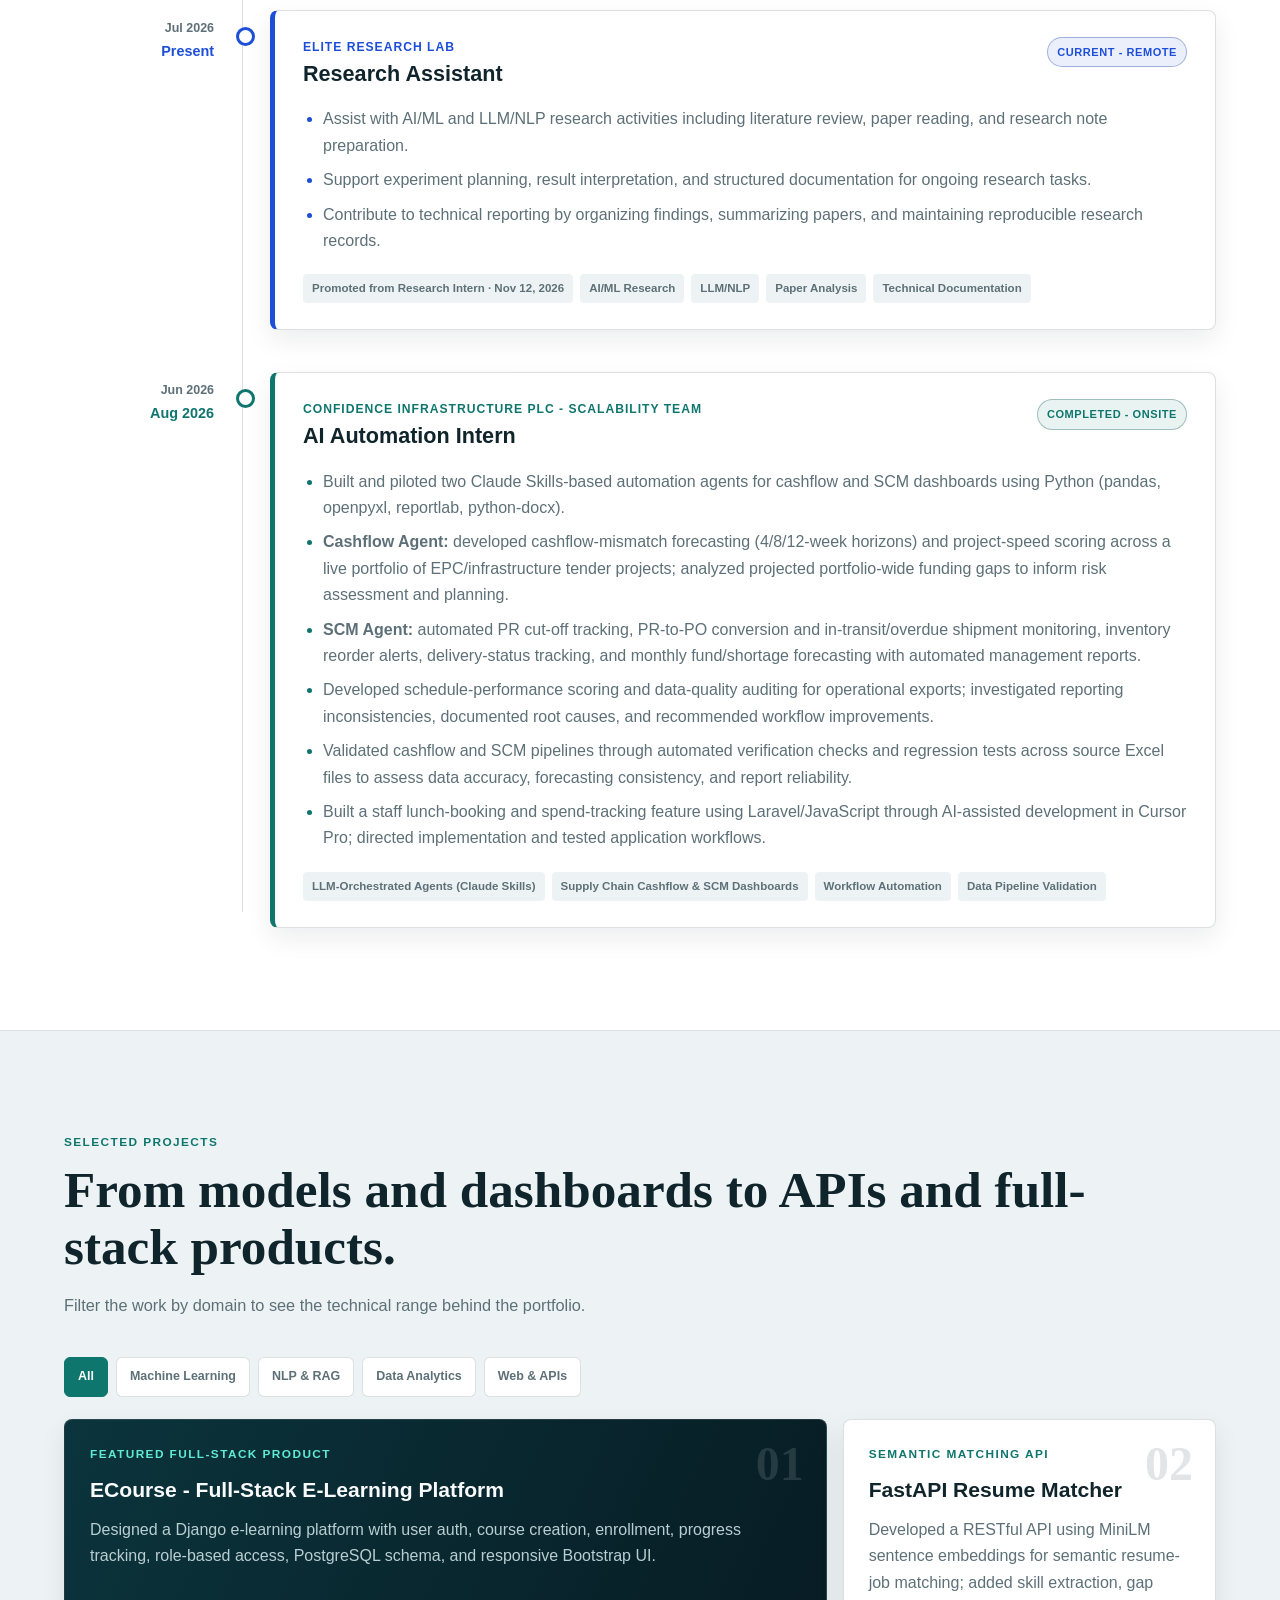
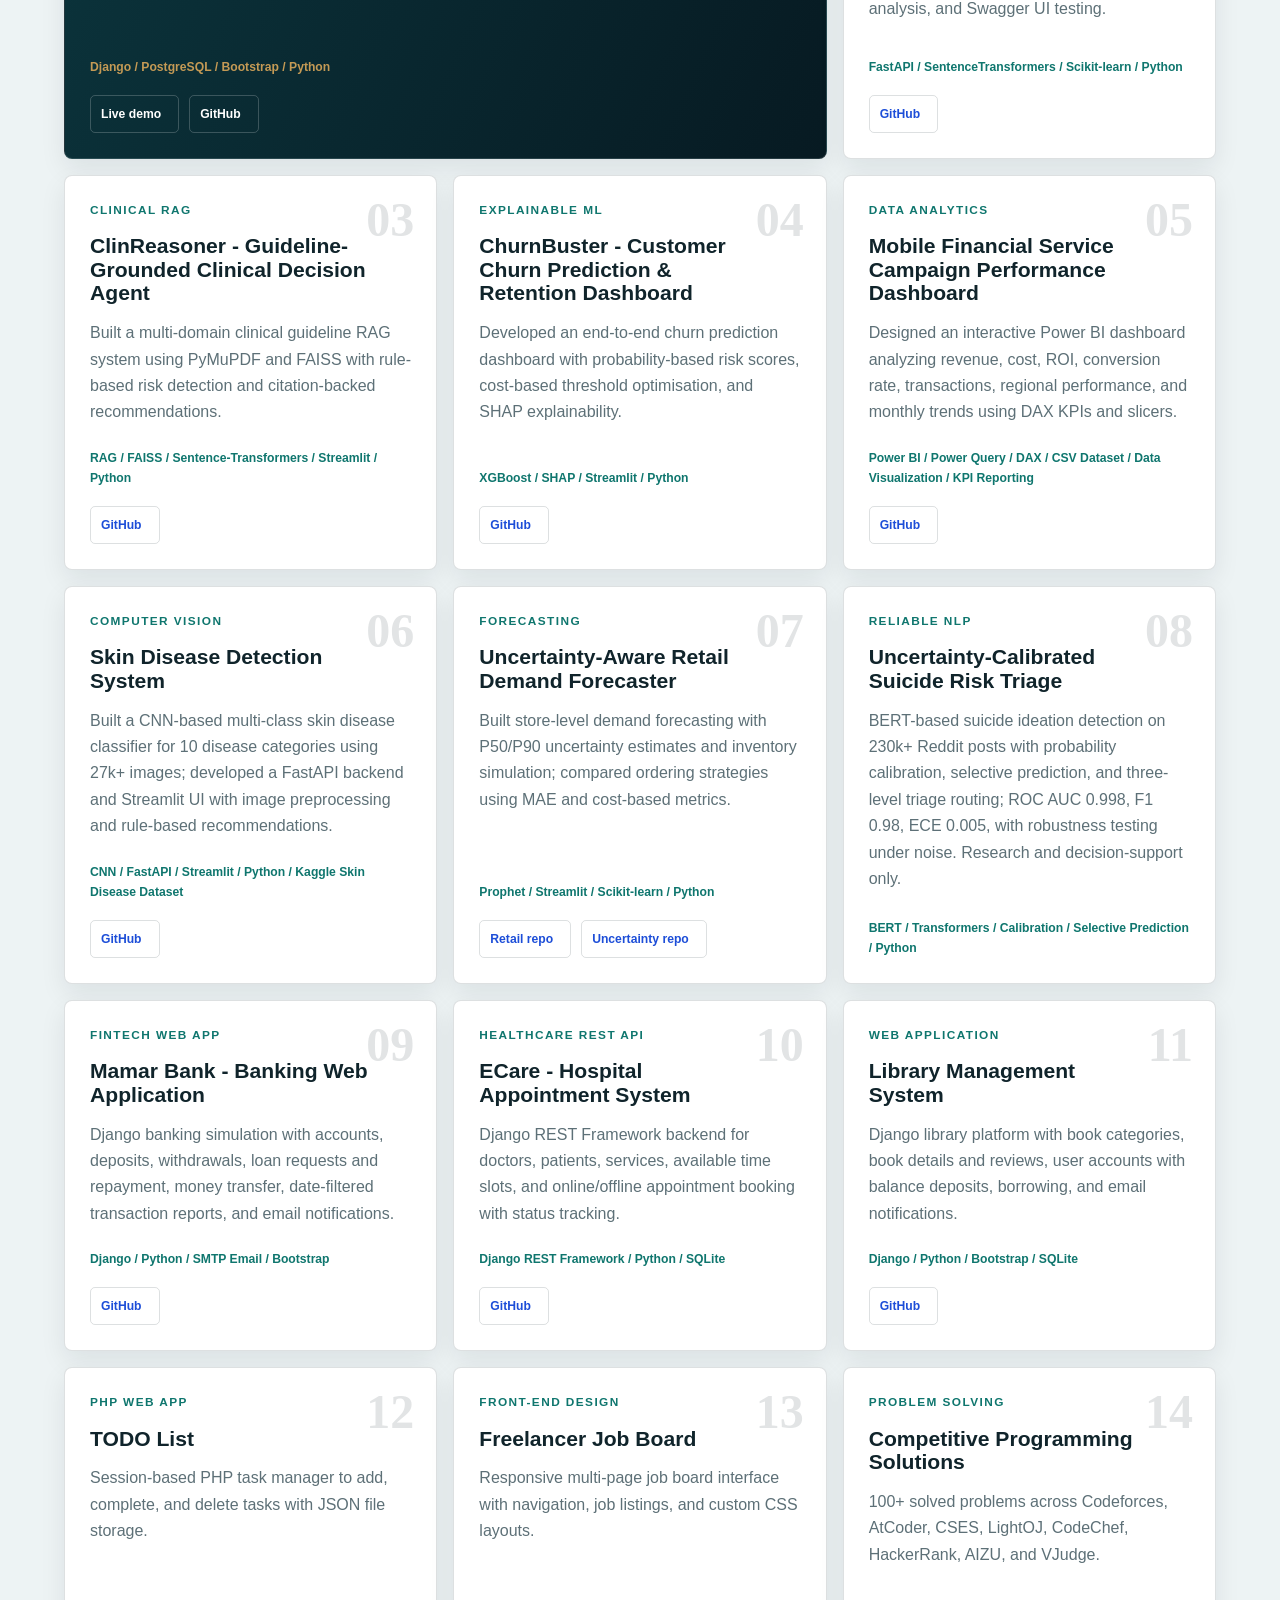
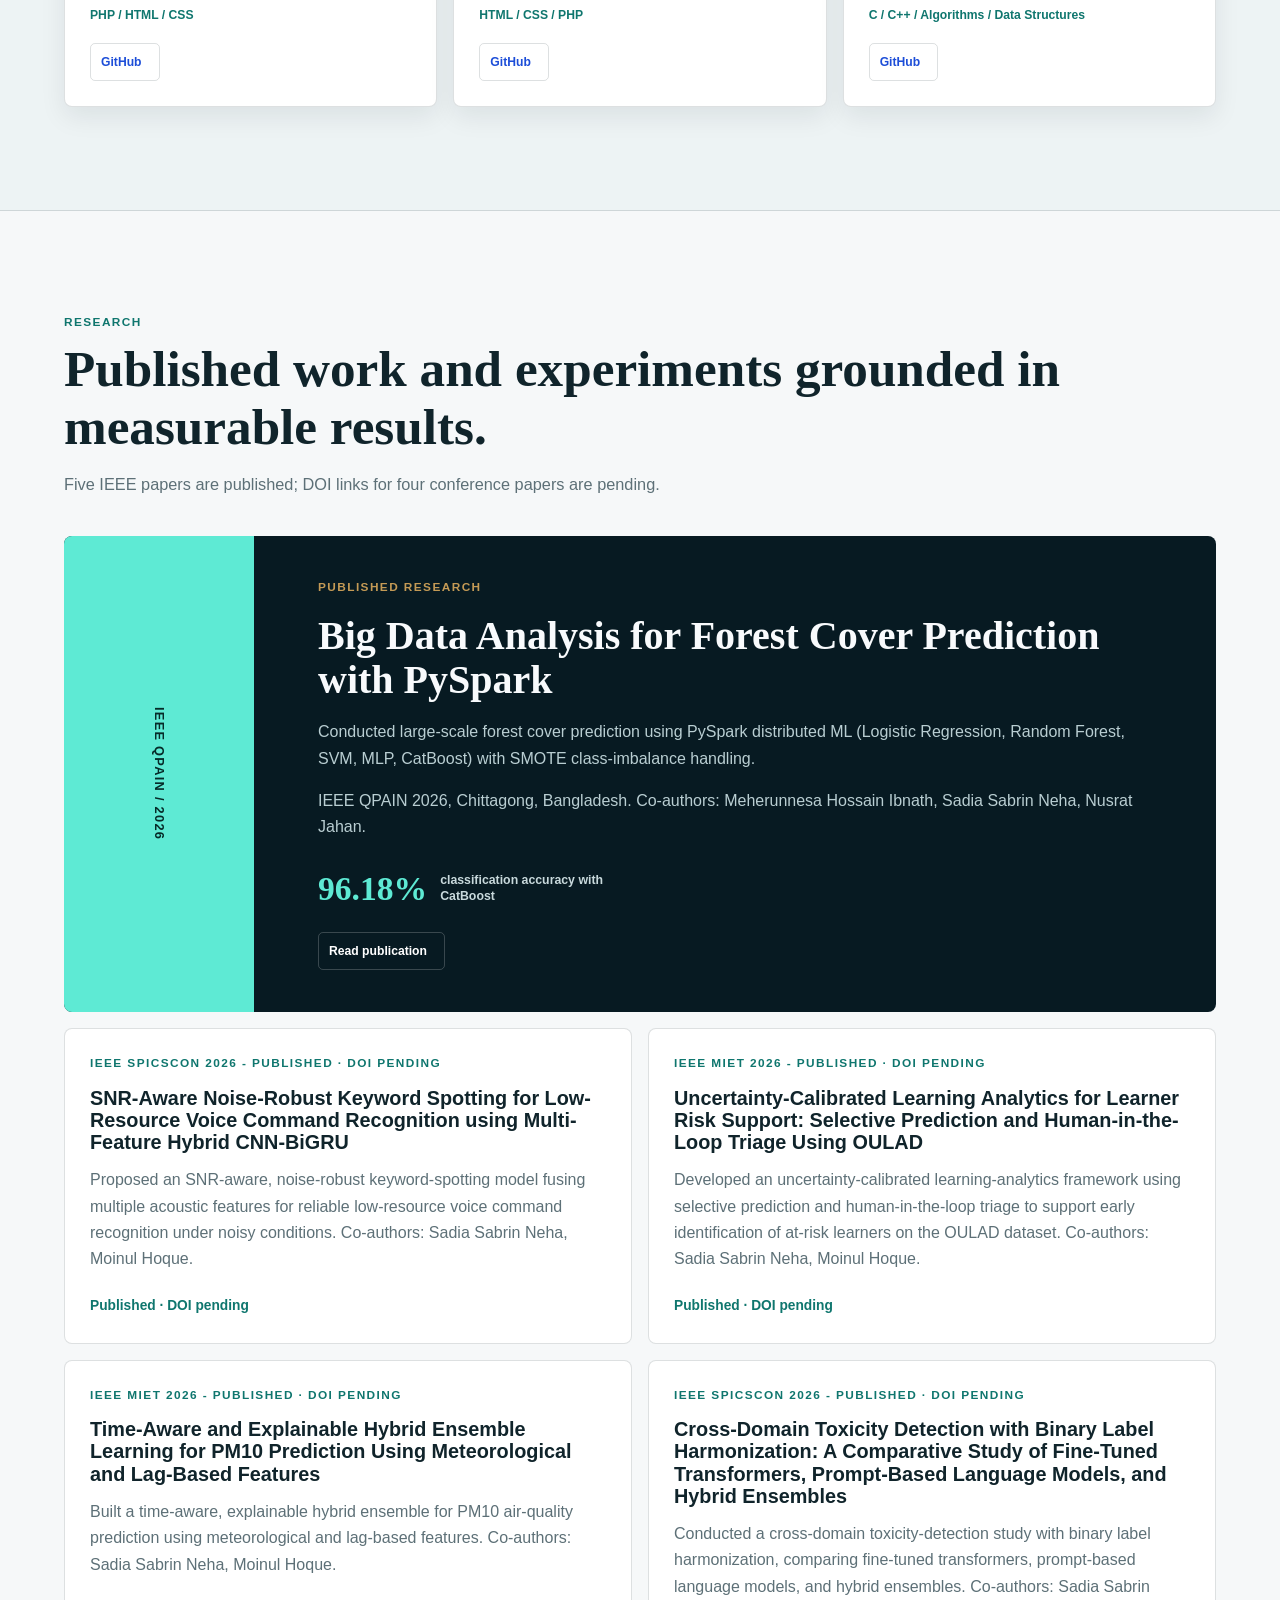
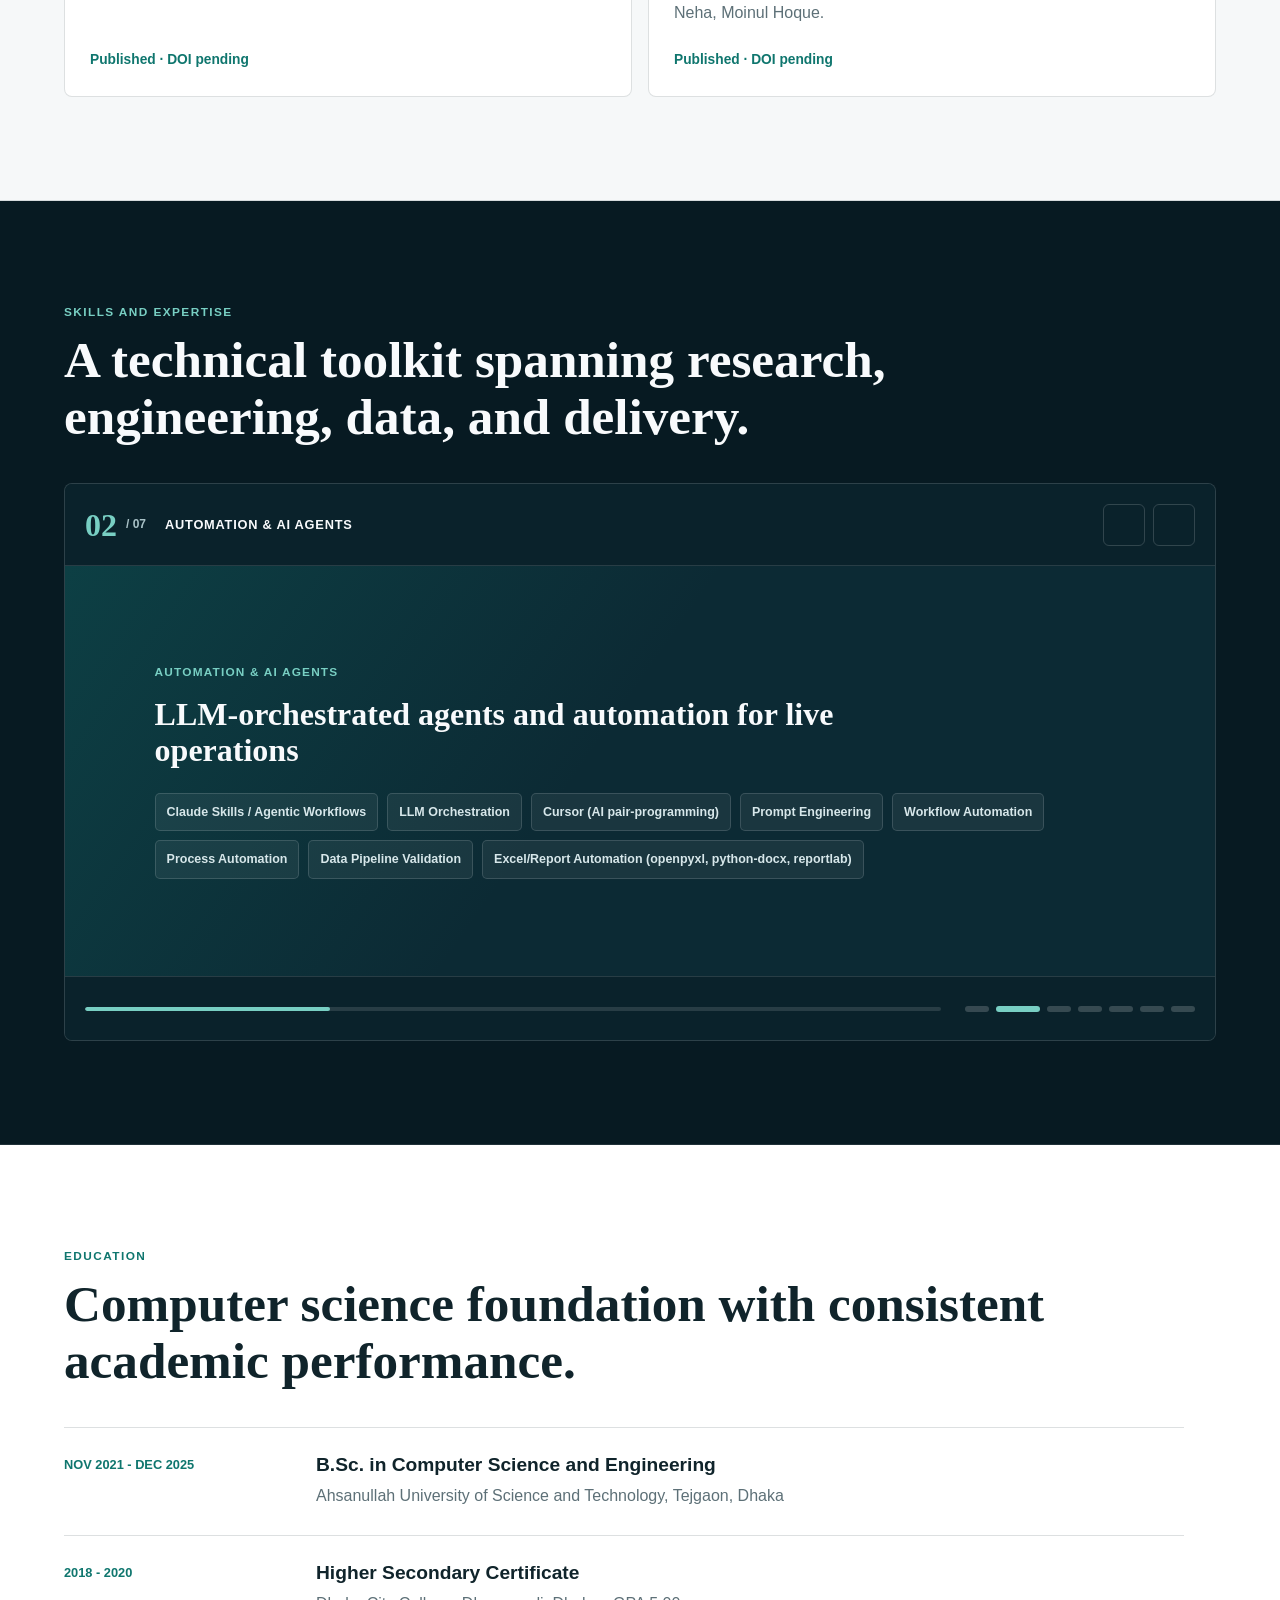
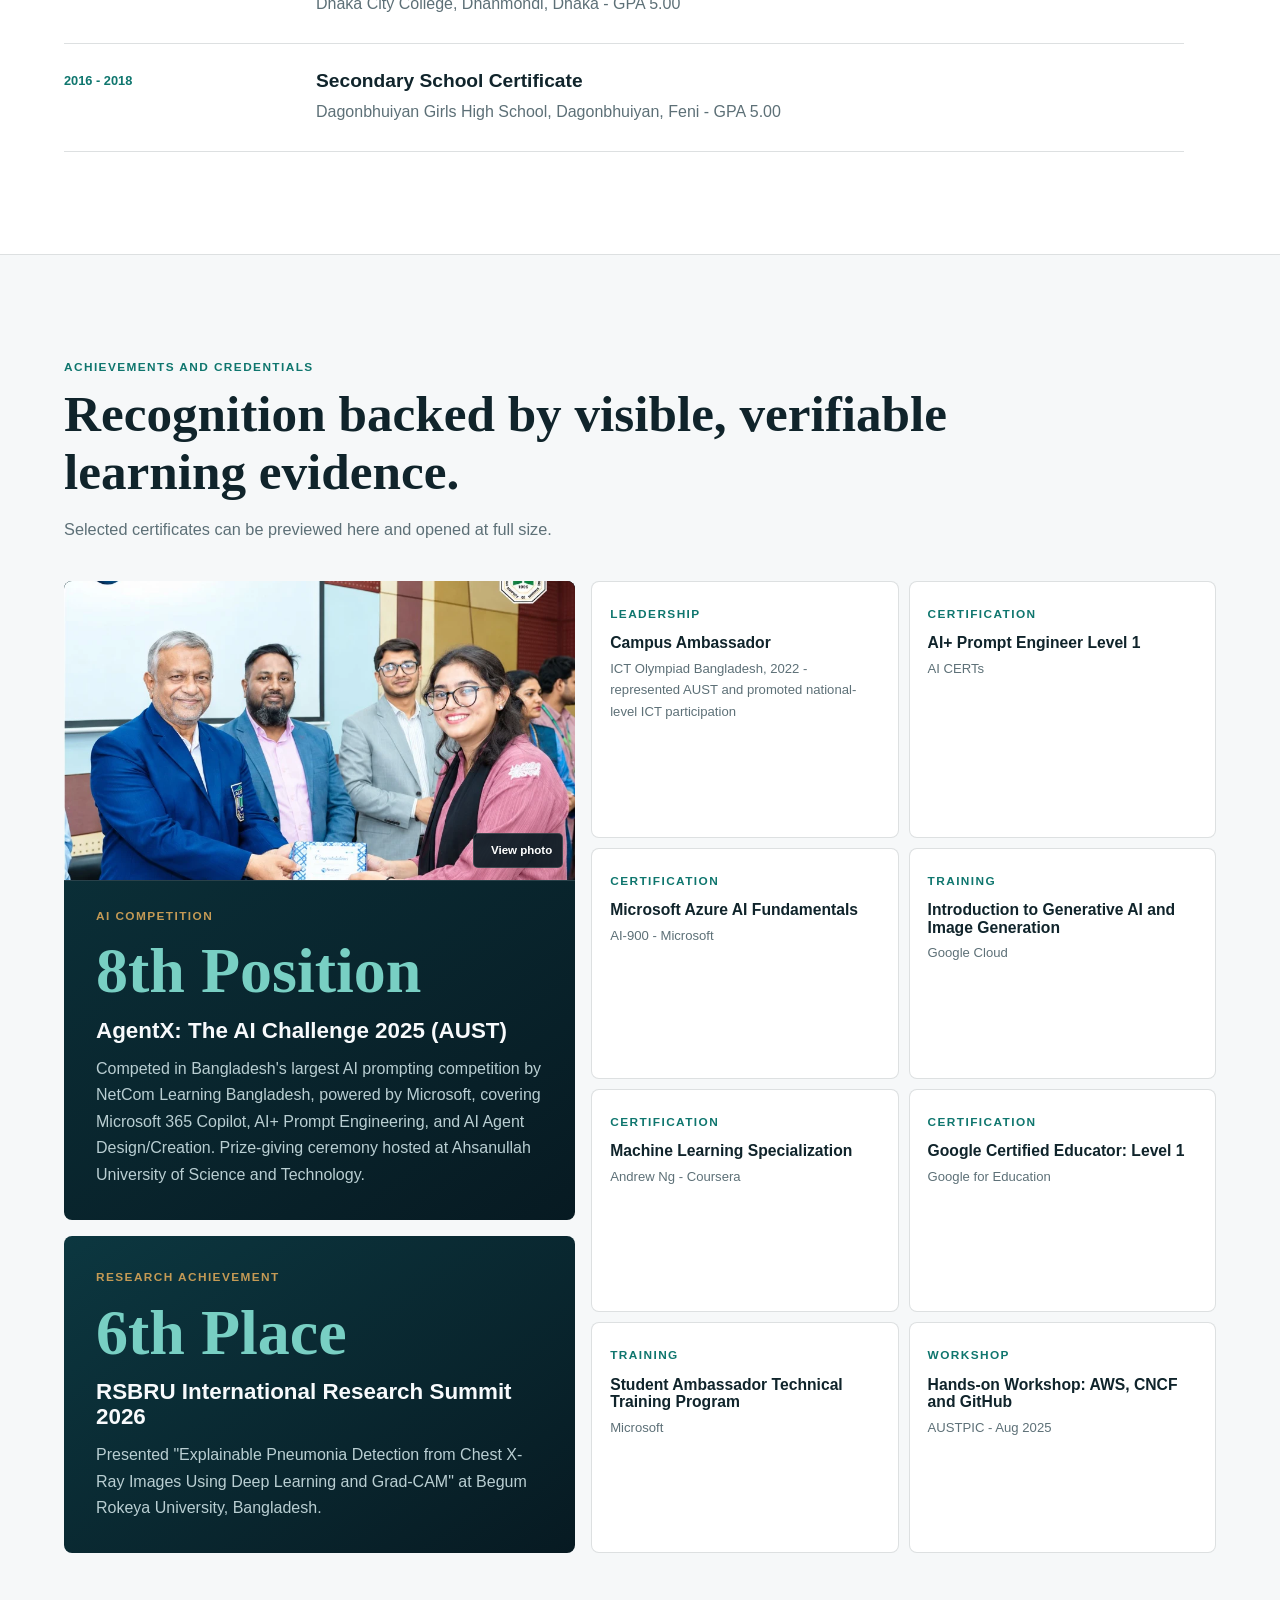
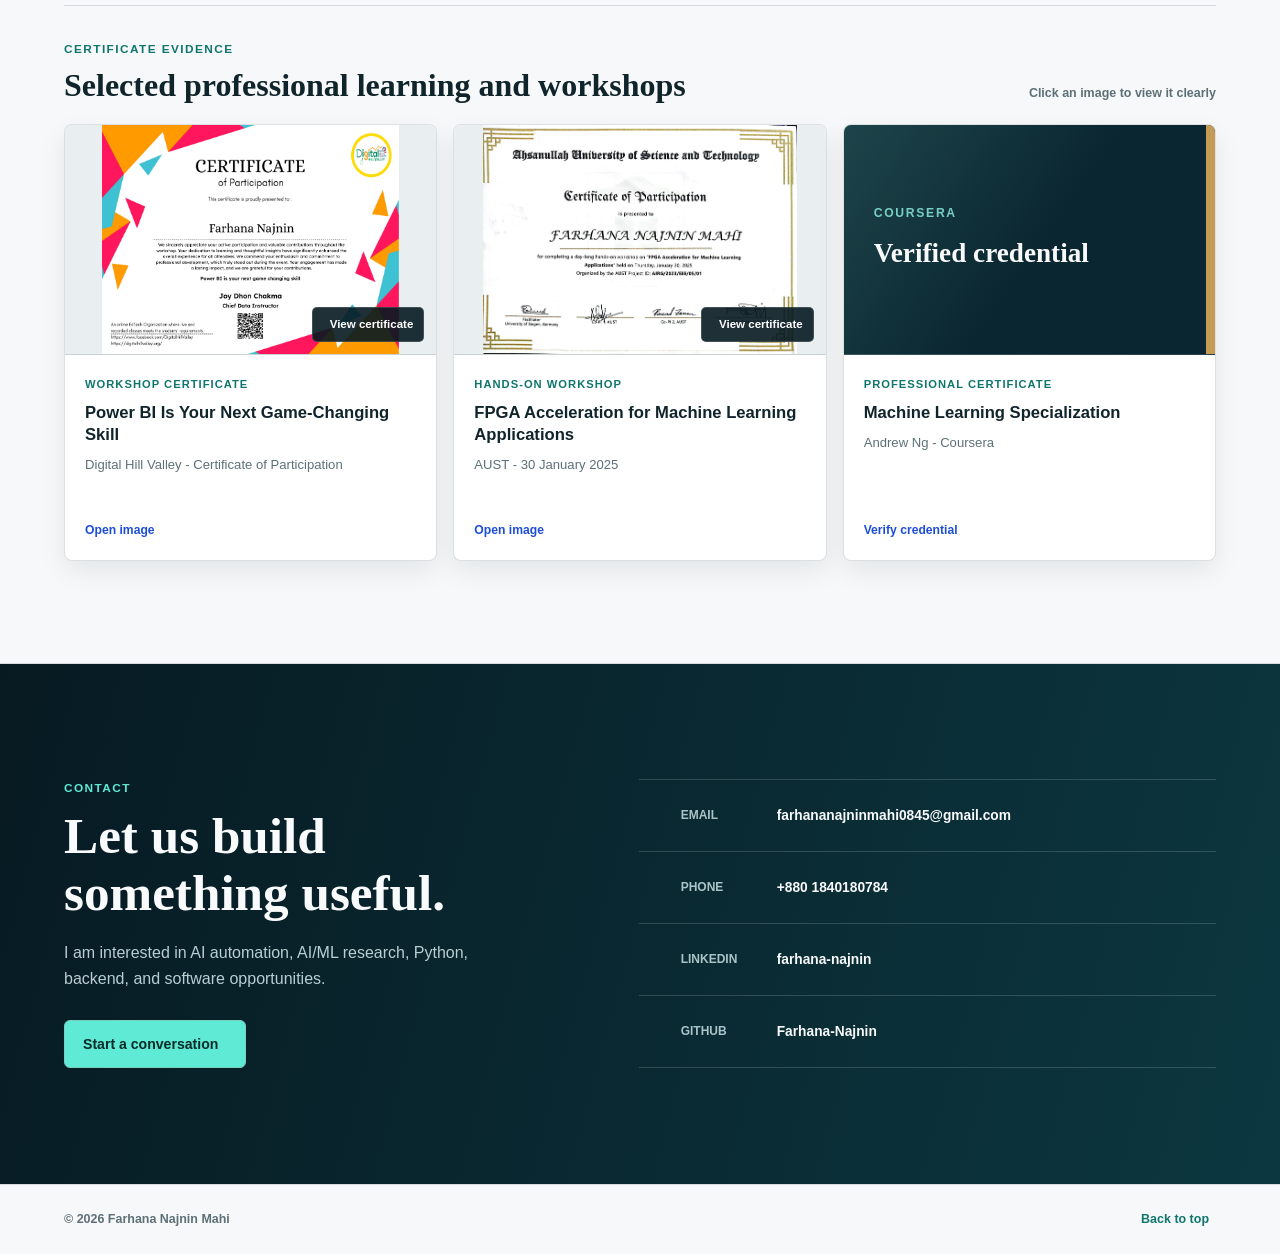
==== commit 4f3d55ea: "Refresh cache for updated CV download links" ====
--- a/portfolio/index.html
+++ b/portfolio/index.html
@@ -60,7 +60,7 @@
               <i data-lucide="briefcase-business"></i>
               View experience
             </a>
-            <a class="button ghost" href="assets/Farhana_Najnin_Mahi_CV_2026-11-14.pdf" target="_blank" rel="noreferrer">
+            <a class="button ghost" href="assets/Farhana_Najnin_Mahi_CV_2026-11-14.pdf?v=3a1f9db" target="_blank" rel="noreferrer">
               <i data-lucide="file-text"></i>
               View CV
             </a>
@@ -181,11 +181,11 @@
             </p>
 
             <div class="about-actions">
-              <a class="button primary" href="assets/Farhana_Najnin_Mahi_CV_2026-11-14.pdf" download>
+              <a class="button primary" href="assets/Farhana_Najnin_Mahi_CV_2026-11-14.pdf?v=3a1f9db" download>
                 <i data-lucide="download"></i>
                 Download CV
               </a>
-              <a class="button outline" href="assets/Farhana_Najnin_Mahi_CV_2026-11-14.pdf" target="_blank" rel="noreferrer">
+              <a class="button outline" href="assets/Farhana_Najnin_Mahi_CV_2026-11-14.pdf?v=3a1f9db" target="_blank" rel="noreferrer">
                 <i data-lucide="eye"></i>
                 View CV
               </a>
